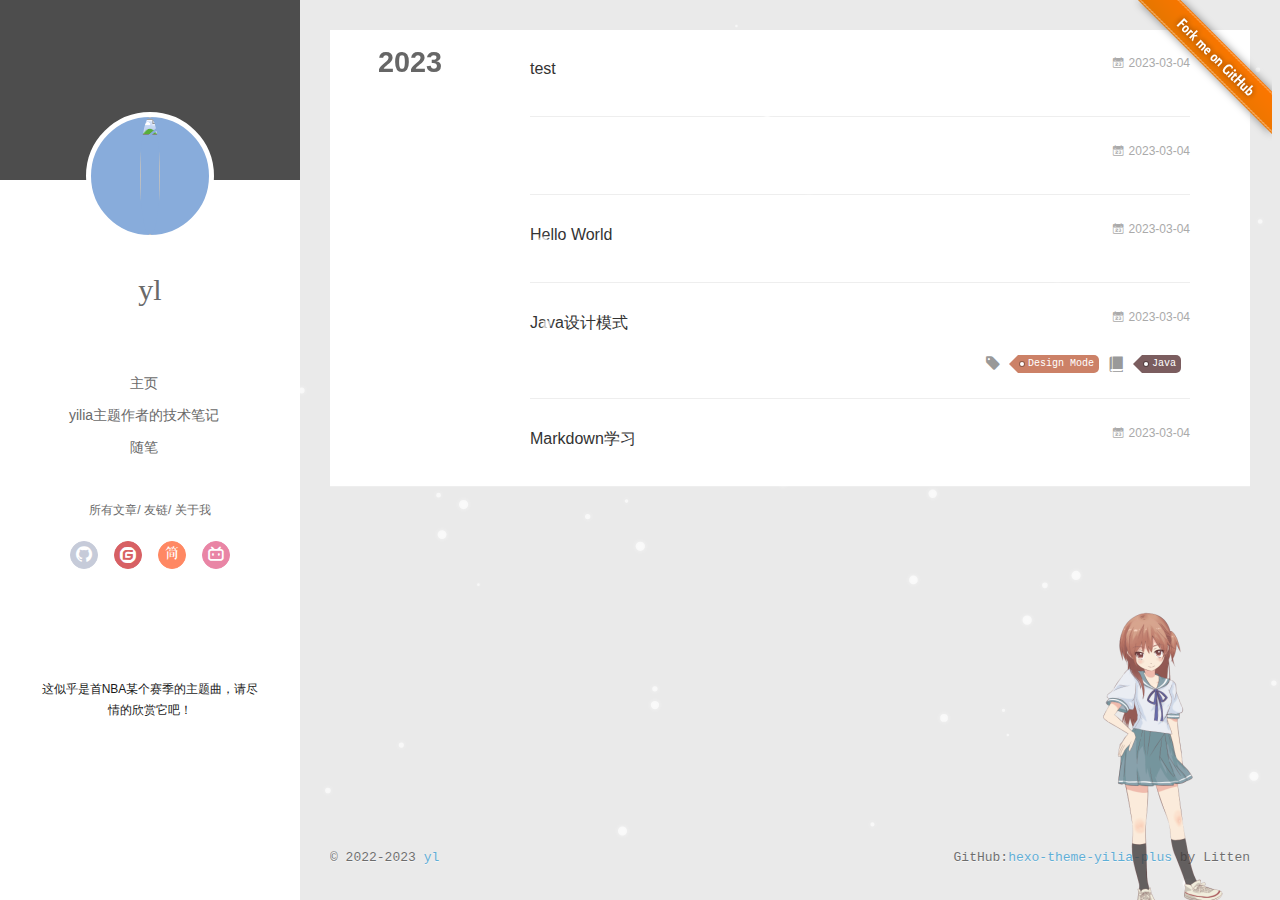
==== archives/index.html @ 7892f83e "Site updated: 2023-03-05 17:44:36" ====
<!DOCTYPE html>
<html>
<head>
  <meta charset="utf-8">
  
  <meta name="renderer" content="webkit">
  <meta http-equiv="X-UA-Compatible" content="IE=edge" >
  <link rel="dns-prefetch" href="https://yl789.github.io">
  <title>Archives | yl的个人博客</title>
  <meta name="generator" content="hexo-theme-yilia-plus">
  <meta name="viewport" content="width=device-width, initial-scale=1, maximum-scale=1">
  
  <meta property="og:type" content="website">
<meta property="og:title" content="yl的个人博客">
<meta property="og:url" content="https://yl789.github.io/archives/index.html">
<meta property="og:site_name" content="yl的个人博客">
<meta property="og:locale" content="en_US">
<meta property="article:author" content="yl">
<meta property="article:tag" content="yl博客">
<meta name="twitter:card" content="summary">
  
    <link rel="alternative" href="/atom.xml" title="yl的个人博客" type="application/atom+xml">
  
  
    <link rel="icon" href="/favicon.ico">
  
  
    <link rel="apple-touch-icon" href="/apple-touch-icon-180x180.png">
  
  <link rel="stylesheet" type="text/css" href="/./main.a5fda8.css">
  <style type="text/css">
    
    #container.show {
      background: linear-gradient(200deg,#a0cfe4,#e8c37e);
    }
  </style>
  

  

  
    
 	  <script src="/lib/clickLove.js"></script>
  
  


  

</head>

<body>
  <div id="container" q-class="show:isCtnShow">
    <canvas id="anm-canvas" class="anm-canvas"></canvas>
    <div class="left-col" q-class="show:isShow">
      


<div class="overlay" style="background: #4d4d4d;"></div>
<div class="intrude-less">
	<header id="header" class="inner">
		<a href="/" class="profilepic">
			<img src="/img/head.jpg" class="js-avatar">
		</a>
		<hgroup>
			<h1 class="header-author"><a href="/">yl</a></h1>
		</hgroup>
		

		<nav class="header-menu">
			<ul>
			
				<li><a href="/" target="_blank">主页</a></li>
			
				<li><a href="https://zhousiwei.gitee.io/ibooks/" target="_blank">yilia主题作者的技术笔记</a></li>
			
				<li><a href="/tags/%E9%9A%8F%E7%AC%94/" target="_blank">随笔</a></li>
			
			</ul>
		</nav>
		<nav class="header-smart-menu">
			
				
					<a q-on="click: openSlider(e, 'innerArchive')" href="javascript:void(0)">所有文章</a>
				
			
				
					<a q-on="click: openSlider(e, 'friends')" href="javascript:void(0)">友链</a>
				
			
				
					<a q-on="click: openSlider(e, 'aboutme')" href="javascript:void(0)">关于我</a>
				
			
		</nav>
		<nav class="header-nav">
			<div class="social">
				
					
						<a class="github" href="https://github.com/yl789?tab=repositories" 
												title="GitHub" target="_blank"><i class="icon-github"></i></a>
					
				
					
						<a class="gitee" href="https://gitee.com/yllove123" 
												title="gitee" target="_blank"><i class="icon-gitee"></i></a>
					
				
					
						<a class="jianshu" href="#" 
												title="jianshu" target="_blank"><i class="icon-jianshu"></i></a>
					
				
					
						<a class="bilibili" href="https://www.bilibili.com/" 
												title="bilibili" target="_blank"><i class="icon-bilibili"></i></a>
					
				
			</div>
		
			
			
			
			
			<div>
				<iframe frameborder="no" border="0" marginwidth="0" marginheight="0" width="240" height="86" src="//music.163.com/outchain/player?type=2&id=1439774777&auto=1&height=66"></iframe>
			</div>
			
				
				<p style="font-size: 12px;">这似乎是首NBA某个赛季的主题曲，请尽情的欣赏它吧！<p>
			
		
		</nav>
	</header>		
</div>

    </div>
    <div class="mid-col" q-class="show:isShow,hide:isShow|isFalse">
      
      
      <a class="forkMe" style="position:absolute;z-index:999;top:0;right:0.5em;" 
        href="https://github.com/JoeyBling/hexo-theme-yilia-plus" target="_blank">
        <img src="/img/forkme.png"
          class="attachment-full size-full" alt="Fork me on GitHub" data-recalc-dims="1"></a>
      
      
<nav id="mobile-nav">
  	<div class="overlay js-overlay" style="background: #4d4d4d"></div>
	<div class="btnctn js-mobile-btnctn">
  		<div class="slider-trigger list" q-on="click: openSlider(e)"><i class="icon icon-sort"></i></div>
	</div>
	<div class="intrude-less">
		<header id="header" class="inner">
			<div class="profilepic">
				<a href="/">
					<img src="/img/head.jpg" class="js-avatar">
				</a>
			</div>
			<hgroup>
			  <h1 class="header-author js-header-author">yl</h1>
			</hgroup>
			
			
			
				
			
				
			
				
			
			
			
			<nav class="header-nav">
				<div class="social">
					
						
						<a class="github" target="_blank" 
							href="https://github.com/yl789?tab=repositories" title="GitHub"><i class="icon-github"></i></a>
						
					
						
						<a class="gitee" target="_blank" 
							href="https://gitee.com/yllove123" title="gitee"><i class="icon-gitee"></i></a>
						
					
						
						<a class="jianshu" target="_blank" 
							href="#" title="jianshu"><i class="icon-jianshu"></i></a>
						
					
						
						<a class="bilibili" target="_blank" 
							href="https://www.bilibili.com/" title="bilibili"><i class="icon-bilibili"></i></a>
						
					
				</div>
			</nav>

			<nav class="header-menu js-header-menu">
				<ul style="width: 70%">
				
				
					<li style="width: 33.333333333333336%"><a href="/">主页</a></li>
		        
					<li style="width: 33.333333333333336%"><a target="_blank" rel="noopener" href="https://zhousiwei.gitee.io/ibooks/">yilia主题作者的技术笔记</a></li>
		        
					<li style="width: 33.333333333333336%"><a href="/tags/%E9%9A%8F%E7%AC%94/">随笔</a></li>
		        
				</ul>
			</nav>
		</header>				
	</div>
	<div class="mobile-mask" style="display:none" q-show="isShow"></div>
</nav>

      <div id="wrapper" class="body-wrap">
        <div class="menu-l">
          <div class="canvas-wrap">
            <canvas data-colors="#eaeaea" data-sectionHeight="100" data-contentId="js-content" id="myCanvas1"
              class="anm-canvas"></canvas>
          </div>
          <div id="js-content" class="content-ll">
            
  
  
    
    
      
      
      <section class="archives-wrap">
        <div class="archive-year-wrap">
          <a href="/archives/2023" class="archive-year">2023</a>
        </div>
        <div class="archives">
    
    <article class="archive-article archive-type-post">
  <div class="archive-article-inner">
    <header class="archive-article-header">
      	<div class="article-meta">
	      	
<a href="/2023/03/04/test/" class="archive-article-date">
        <time datetime="2023-03-04T13:00:40.000Z" itemprop="datePublished"><i class="icon-calendar icon"></i>2023-03-04</time>
</a>

        </div>
    	 
  
    <h1 itemprop="name">
	
	  <a class="archive-article-title" href="/2023/03/04/test/" target="_blank">test</a>
  
    </h1>
  


        <div class="article-info info-on-right">
          
          

        </div>
        <div class="clearfix"></div>
    </header>
  </div>
</article>
  
    
    
    <article class="archive-article archive-type-post">
  <div class="archive-article-inner">
    <header class="archive-article-header">
      	<div class="article-meta">
	      	
<a href="/2023/03/04/JVM/" class="archive-article-date">
        <time datetime="2023-03-04T12:25:36.028Z" itemprop="datePublished"><i class="icon-calendar icon"></i>2023-03-04</time>
</a>

        </div>
    	 

        <div class="article-info info-on-right">
          
          

        </div>
        <div class="clearfix"></div>
    </header>
  </div>
</article>
  
    
    
    <article class="archive-article archive-type-post">
  <div class="archive-article-inner">
    <header class="archive-article-header">
      	<div class="article-meta">
	      	
<a href="/2023/03/04/hello-world/" class="archive-article-date">
        <time datetime="2023-03-04T12:22:42.881Z" itemprop="datePublished"><i class="icon-calendar icon"></i>2023-03-04</time>
</a>

        </div>
    	 
  
    <h1 itemprop="name">
	
	  <a class="archive-article-title" href="/2023/03/04/hello-world/" target="_blank">Hello World</a>
  
    </h1>
  


        <div class="article-info info-on-right">
          
          

        </div>
        <div class="clearfix"></div>
    </header>
  </div>
</article>
  
    
    
    <article class="archive-article archive-type-post">
  <div class="archive-article-inner">
    <header class="archive-article-header">
      	<div class="article-meta">
	      	
<a href="/2023/03/04/JavaDesignMode/" class="archive-article-date">
        <time datetime="2023-03-03T16:00:00.000Z" itemprop="datePublished"><i class="icon-calendar icon"></i>2023-03-04</time>
</a>

        </div>
    	 
  
    <h1 itemprop="name">
	
	  <a class="archive-article-title" href="/2023/03/04/JavaDesignMode/" target="_blank">Java设计模式</a>
  
    </h1>
  


        <div class="article-info info-on-right">
          
	<div class="article-tag tagcloud">
		<i class="icon-price-tags icon"></i>
		<ul class="article-tag-list">
			 
        		<li class="article-tag-list-item">
        			<a href="javascript:void(0)" class="js-tag article-tag-list-link color2">Design Mode</a>
        		</li>
      		
		</ul>
	</div>

          
	<div class="article-category tagcloud">
		<i class="icon-book icon"></i>
		<ul class="article-tag-list">
			 
        		<li class="article-tag-list-item">
        			<a href="/categories/Java//" class="article-tag-list-link color5">Java</a>
        		</li>
      		
		</ul>
	</div>


        </div>
        <div class="clearfix"></div>
    </header>
  </div>
</article>
  
    
    
    <article class="archive-article archive-type-post">
  <div class="archive-article-inner">
    <header class="archive-article-header">
      	<div class="article-meta">
	      	
<a href="/2023/03/04/MarkdownStudy/" class="archive-article-date">
        <time datetime="2023-03-03T16:00:00.000Z" itemprop="datePublished"><i class="icon-calendar icon"></i>2023-03-04</time>
</a>

        </div>
    	 
  
    <h1 itemprop="name">
	
	  <a class="archive-article-title" href="/2023/03/04/MarkdownStudy/" target="_blank">Markdown学习</a>
  
    </h1>
  


        <div class="article-info info-on-right">
          
          

        </div>
        <div class="clearfix"></div>
    </header>
  </div>
</article>
  
  
    </div></section>
  

    


          </div>
        </div>
      </div>
      <footer id="footer">
  <div class="outer">
    <div id="footer-info">
    	<div class="footer-left">
    		&copy; 2022-2023 <a href="https://yl789.github.io/" target="_blank">yl</a>
    	</div>
      	<div class="footer-right">
			
			
      		GitHub:<a href="https://github.com/JoeyBling/hexo-theme-yilia-plus" target="_blank">hexo-theme-yilia-plus</a> by Litten
      	</div>
    </div>
  </div>
  
  
	<script src="/lib/busuanzi.pure.js"></script>
	
  
  
	
	<span id="busuanzi_container_site_pv" style="display:none">
		本站总访问量<span id="busuanzi_value_site_pv"></span>次	
	        <span class="post-meta-divider" >|</span>
	</span>
  	<span id="busuanzi_container_site_uv" style='display:none'>
  		本站访客数<span id="busuanzi_value_site_uv"></span>人
  	</span>
  
</footer>

    </div>
    <script>
	var yiliaConfig = {
		mathjax: true,
		isHome: false,
		isPost: false,
		isArchive: true,
		isTag: false,
		isCategory: false,
		open_in_new: true,
		toc_hide_index: true,
		root: "/",
		innerArchive: true,
		showTags: true
	}
</script>

<script>!function(r){function e(t){if(i[t])return i[t].exports;var n=i[t]={exports:{},id:t,loaded:!1};return r[t].call(n.exports,n,n.exports,e),n.loaded=!0,n.exports}var i={};e.m=r,e.c=i,e.p="./",e(0)}([function(t,n,r){r(208),t.exports=r(205)},function(t,n,r){var d=r(3),y=r(46),g=r(26),b=r(27),x=r(47),m="prototype",S=function(t,n,r){var e,i,o,u,c=t&S.F,f=t&S.G,a=t&S.S,s=t&S.P,l=t&S.B,h=f?d:a?d[n]||(d[n]={}):(d[n]||{})[m],v=f?y:y[n]||(y[n]={}),p=v[m]||(v[m]={});for(e in f&&(r=n),r)o=((i=!c&&h&&void 0!==h[e])?h:r)[e],u=l&&i?x(o,d):s&&"function"==typeof o?x(Function.call,o):o,h&&b(h,e,o,t&S.U),v[e]!=o&&g(v,e,u),s&&p[e]!=o&&(p[e]=o)};d.core=y,S.F=1,S.G=2,S.S=4,S.P=8,S.B=16,S.W=32,S.U=64,S.R=128,t.exports=S},function(t,n,r){var e=r(5);t.exports=function(t){if(!e(t))throw TypeError(t+" is not an object!");return t}},function(t,n){var r=t.exports="undefined"!=typeof window&&window.Math==Math?window:"undefined"!=typeof self&&self.Math==Math?self:Function("return this")();"number"==typeof __g&&(__g=r)},function(t,n){t.exports=function(t){try{return!!t()}catch(t){return!0}}},function(t,n){t.exports=function(t){return"object"==typeof t?null!==t:"function"==typeof t}},function(t,n){var r=t.exports="undefined"!=typeof window&&window.Math==Math?window:"undefined"!=typeof self&&self.Math==Math?self:Function("return this")();"number"==typeof __g&&(__g=r)},function(t,n,r){var e=r(118)("wks"),i=r(79),o=r(3).Symbol,u="function"==typeof o;(t.exports=function(t){return e[t]||(e[t]=u&&o[t]||(u?o:i)("Symbol."+t))}).store=e},function(t,n,r){var e=r(49),i=Math.min;t.exports=function(t){return 0<t?i(e(t),9007199254740991):0}},function(t,n){var r={}.hasOwnProperty;t.exports=function(t,n){return r.call(t,n)}},function(t,n,r){t.exports=!r(4)(function(){return 7!=Object.defineProperty({},"a",{get:function(){return 7}}).a})},function(t,n,r){var e=r(2),i=r(174),o=r(53),u=Object.defineProperty;n.f=r(10)?Object.defineProperty:function(t,n,r){if(e(t),n=o(n,!0),e(r),i)try{return u(t,n,r)}catch(t){}if("get"in r||"set"in r)throw TypeError("Accessors not supported!");return"value"in r&&(t[n]=r.value),t}},function(t,n,r){t.exports=!r(20)(function(){return 7!=Object.defineProperty({},"a",{get:function(){return 7}}).a})},function(t,n,r){var e=r(14),i=r(24);t.exports=r(12)?function(t,n,r){return e.f(t,n,i(1,r))}:function(t,n,r){return t[n]=r,t}},function(t,n,r){var e=r(22),i=r(60),o=r(42),u=Object.defineProperty;n.f=r(12)?Object.defineProperty:function(t,n,r){if(e(t),n=o(n,!0),e(r),i)try{return u(t,n,r)}catch(t){}if("get"in r||"set"in r)throw TypeError("Accessors not supported!");return"value"in r&&(t[n]=r.value),t}},function(t,n,r){var e=r(96),i=r(34);t.exports=function(t){return e(i(t))}},function(t,n,r){var e=r(40)("wks"),i=r(25),o=r(6).Symbol,u="function"==typeof o;(t.exports=function(t){return e[t]||(e[t]=u&&o[t]||(u?o:i)("Symbol."+t))}).store=e},function(t,n,r){var e=r(51);t.exports=function(t){return Object(e(t))}},function(t,n){t.exports=function(t){return"object"==typeof t?null!==t:"function"==typeof t}},function(t,n){var r=t.exports={version:"2.6.9"};"number"==typeof __e&&(__e=r)},function(t,n){t.exports=function(t){try{return!!t()}catch(t){return!0}}},function(t,n){t.exports=function(t){if("function"!=typeof t)throw TypeError(t+" is not a function!");return t}},function(t,n,r){var e=r(18);t.exports=function(t){if(!e(t))throw TypeError(t+" is not an object!");return t}},function(t,n){t.exports=!0},function(t,n){t.exports=function(t,n){return{enumerable:!(1&t),configurable:!(2&t),writable:!(4&t),value:n}}},function(t,n){var r=0,e=Math.random();t.exports=function(t){return"Symbol(".concat(void 0===t?"":t,")_",(++r+e).toString(36))}},function(t,n,r){var e=r(11),i=r(75);t.exports=r(10)?function(t,n,r){return e.f(t,n,i(1,r))}:function(t,n,r){return t[n]=r,t}},function(t,n,r){var o=r(3),u=r(26),c=r(30),f=r(79)("src"),e=r(219),i="toString",a=(""+e).split(i);r(46).inspectSource=function(t){return e.call(t)},(t.exports=function(t,n,r,e){var i="function"==typeof r;i&&(c(r,"name")||u(r,"name",n)),t[n]!==r&&(i&&(c(r,f)||u(r,f,t[n]?""+t[n]:a.join(String(n)))),t===o?t[n]=r:e?t[n]?t[n]=r:u(t,n,r):(delete t[n],u(t,n,r)))})(Function.prototype,i,function(){return"function"==typeof this&&this[f]||e.call(this)})},function(t,n,r){var e=r(1),i=r(4),u=r(51),c=/"/g,o=function(t,n,r,e){var i=String(u(t)),o="<"+n;return""!==r&&(o+=" "+r+'="'+String(e).replace(c,"&quot;")+'"'),o+">"+i+"</"+n+">"};t.exports=function(n,t){var r={};r[n]=t(o),e(e.P+e.F*i(function(){var t=""[n]('"');return t!==t.toLowerCase()||3<t.split('"').length}),"String",r)}},function(t,n,r){var e=r(65),i=r(35);t.exports=Object.keys||function(t){return e(t,i)}},function(t,n){var r={}.hasOwnProperty;t.exports=function(t,n){return r.call(t,n)}},function(t,n,r){var e=r(117),i=r(75),o=r(33),u=r(53),c=r(30),f=r(174),a=Object.getOwnPropertyDescriptor;n.f=r(10)?a:function(t,n){if(t=o(t),n=u(n,!0),f)try{return a(t,n)}catch(t){}if(c(t,n))return i(!e.f.call(t,n),t[n])}},function(t,n,r){var e=r(30),i=r(17),o=r(154)("IE_PROTO"),u=Object.prototype;t.exports=Object.getPrototypeOf||function(t){return t=i(t),e(t,o)?t[o]:"function"==typeof t.constructor&&t instanceof t.constructor?t.constructor.prototype:t instanceof Object?u:null}},function(t,n,r){var e=r(116),i=r(51);t.exports=function(t){return e(i(t))}},function(t,n){t.exports=function(t){if(null==t)throw TypeError("Can't call method on  "+t);return t}},function(t,n){t.exports="constructor,hasOwnProperty,isPrototypeOf,propertyIsEnumerable,toLocaleString,toString,valueOf".split(",")},function(t,n){t.exports={}},function(t,n){n.f={}.propertyIsEnumerable},function(t,n,r){var e=r(14).f,i=r(9),o=r(16)("toStringTag");t.exports=function(t,n,r){t&&!i(t=r?t:t.prototype,o)&&e(t,o,{configurable:!0,value:n})}},function(t,n,r){var e=r(40)("keys"),i=r(25);t.exports=function(t){return e[t]||(e[t]=i(t))}},function(t,n,r){var e=r(19),i=r(6),o="__core-js_shared__",u=i[o]||(i[o]={});(t.exports=function(t,n){return u[t]||(u[t]=void 0!==n?n:{})})("versions",[]).push({version:e.version,mode:r(23)?"pure":"global",copyright:"© 2019 Denis Pushkarev (zloirock.ru)"})},function(t,n){var r=Math.ceil,e=Math.floor;t.exports=function(t){return isNaN(t=+t)?0:(0<t?e:r)(t)}},function(t,n,r){var i=r(18);t.exports=function(t,n){if(!i(t))return t;var r,e;if(n&&"function"==typeof(r=t.toString)&&!i(e=r.call(t)))return e;if("function"==typeof(r=t.valueOf)&&!i(e=r.call(t)))return e;if(!n&&"function"==typeof(r=t.toString)&&!i(e=r.call(t)))return e;throw TypeError("Can't convert object to primitive value")}},function(t,n,r){var e=r(6),i=r(19),o=r(23),u=r(44),c=r(14).f;t.exports=function(t){var n=i.Symbol||(i.Symbol=o?{}:e.Symbol||{});"_"==t.charAt(0)||t in n||c(n,t,{value:u.f(t)})}},function(t,n,r){n.f=r(16)},function(t,n){var r={}.toString;t.exports=function(t){return r.call(t).slice(8,-1)}},function(t,n){var r=t.exports={version:"2.6.9"};"number"==typeof __e&&(__e=r)},function(t,n,r){var o=r(21);t.exports=function(e,i,t){if(o(e),void 0===i)return e;switch(t){case 1:return function(t){return e.call(i,t)};case 2:return function(t,n){return e.call(i,t,n)};case 3:return function(t,n,r){return e.call(i,t,n,r)}}return function(){return e.apply(i,arguments)}}},function(t,n,r){"use strict";var e=r(4);t.exports=function(t,n){return!!t&&e(function(){n?t.call(null,function(){},1):t.call(null)})}},function(t,n){var r=Math.ceil,e=Math.floor;t.exports=function(t){return isNaN(t=+t)?0:(0<t?e:r)(t)}},function(t,n,r){var x=r(47),m=r(116),S=r(17),w=r(8),e=r(138);t.exports=function(l,t){var h=1==l,v=2==l,p=3==l,d=4==l,y=6==l,g=5==l||y,b=t||e;return function(t,n,r){for(var e,i,o=S(t),u=m(o),c=x(n,r,3),f=w(u.length),a=0,s=h?b(t,f):v?b(t,0):void 0;a<f;a++)if((g||a in u)&&(i=c(e=u[a],a,o),l))if(h)s[a]=i;else if(i)switch(l){case 3:return!0;case 5:return e;case 6:return a;case 2:s.push(e)}else if(d)return!1;return y?-1:p||d?d:s}}},function(t,n){t.exports=function(t){if(null==t)throw TypeError("Can't call method on  "+t);return t}},function(t,n,r){var i=r(1),o=r(46),u=r(4);t.exports=function(t,n){var r=(o.Object||{})[t]||Object[t],e={};e[t]=n(r),i(i.S+i.F*u(function(){r(1)}),"Object",e)}},function(t,n,r){var i=r(5);t.exports=function(t,n){if(!i(t))return t;var r,e;if(n&&"function"==typeof(r=t.toString)&&!i(e=r.call(t)))return e;if("function"==typeof(r=t.valueOf)&&!i(e=r.call(t)))return e;if(!n&&"function"==typeof(r=t.toString)&&!i(e=r.call(t)))return e;throw TypeError("Can't convert object to primitive value")}},function(t,n,r){var d=r(6),y=r(19),g=r(93),b=r(13),x=r(9),m="prototype",S=function(t,n,r){var e,i,o,u=t&S.F,c=t&S.G,f=t&S.S,a=t&S.P,s=t&S.B,l=t&S.W,h=c?y:y[n]||(y[n]={}),v=h[m],p=c?d:f?d[n]:(d[n]||{})[m];for(e in c&&(r=n),r)(i=!u&&p&&void 0!==p[e])&&x(h,e)||(o=i?p[e]:r[e],h[e]=c&&"function"!=typeof p[e]?r[e]:s&&i?g(o,d):l&&p[e]==o?function(e){var t=function(t,n,r){if(this instanceof e){switch(arguments.length){case 0:return new e;case 1:return new e(t);case 2:return new e(t,n)}return new e(t,n,r)}return e.apply(this,arguments)};return t[m]=e[m],t}(o):a&&"function"==typeof o?g(Function.call,o):o,a&&((h.virtual||(h.virtual={}))[e]=o,t&S.R&&v&&!v[e]&&b(v,e,o)))};S.F=1,S.G=2,S.S=4,S.P=8,S.B=16,S.W=32,S.U=64,S.R=128,t.exports=S},function(t,n,r){var e=r(34);t.exports=function(t){return Object(e(t))}},function(t,n,r){var o=r(196),e=r(1),i=r(118)("metadata"),u=i.store||(i.store=new(r(200))),c=function(t,n,r){var e=u.get(t);if(!e){if(!r)return;u.set(t,e=new o)}var i=e.get(n);if(!i){if(!r)return;e.set(n,i=new o)}return i};t.exports={store:u,map:c,has:function(t,n,r){var e=c(n,r,!1);return void 0!==e&&e.has(t)},get:function(t,n,r){var e=c(n,r,!1);return void 0===e?void 0:e.get(t)},set:function(t,n,r,e){c(r,e,!0).set(t,n)},keys:function(t,n){var r=c(t,n,!1),e=[];return r&&r.forEach(function(t,n){e.push(n)}),e},key:function(t){return void 0===t||"symbol"==typeof t?t:String(t)},exp:function(t){e(e.S,"Reflect",t)}}},function(t,n,r){"use strict";if(r(10)){var g=r(68),b=r(3),x=r(4),m=r(1),S=r(132),e=r(159),h=r(47),w=r(70),i=r(75),_=r(26),o=r(76),u=r(49),O=r(8),E=r(194),c=r(78),f=r(53),a=r(30),M=r(81),P=r(5),v=r(17),p=r(145),j=r(72),F=r(32),A=r(73).f,d=r(161),s=r(79),l=r(7),y=r(50),I=r(120),L=r(119),N=r(162),T=r(82),k=r(125),R=r(77),C=r(137),D=r(166),G=r(11),W=r(31),U=G.f,V=W.f,B=b.RangeError,q=b.TypeError,z=b.Uint8Array,K="ArrayBuffer",H="Shared"+K,J="BYTES_PER_ELEMENT",$="prototype",Y=Array[$],X=e.ArrayBuffer,Q=e.DataView,Z=y(0),tt=y(2),nt=y(3),rt=y(4),et=y(5),it=y(6),ot=I(!0),ut=I(!1),ct=N.values,ft=N.keys,at=N.entries,st=Y.lastIndexOf,lt=Y.reduce,ht=Y.reduceRight,vt=Y.join,pt=Y.sort,dt=Y.slice,yt=Y.toString,gt=Y.toLocaleString,bt=l("iterator"),xt=l("toStringTag"),mt=s("typed_constructor"),St=s("def_constructor"),wt=S.CONSTR,_t=S.TYPED,Ot=S.VIEW,Et="Wrong length!",Mt=y(1,function(t,n){return It(L(t,t[St]),n)}),Pt=x(function(){return 1===new z(new Uint16Array([1]).buffer)[0]}),jt=!!z&&!!z[$].set&&x(function(){new z(1).set({})}),Ft=function(t,n){var r=u(t);if(r<0||r%n)throw B("Wrong offset!");return r},At=function(t){if(P(t)&&_t in t)return t;throw q(t+" is not a typed array!")},It=function(t,n){if(!(P(t)&&mt in t))throw q("It is not a typed array constructor!");return new t(n)},Lt=function(t,n){return Nt(L(t,t[St]),n)},Nt=function(t,n){for(var r=0,e=n.length,i=It(t,e);r<e;)i[r]=n[r++];return i},Tt=function(t,n,r){U(t,n,{get:function(){return this._d[r]}})},kt=function(t){var n,r,e,i,o,u,c=v(t),f=arguments.length,a=1<f?arguments[1]:void 0,s=void 0!==a,l=d(c);if(null!=l&&!p(l)){for(u=l.call(c),e=[],n=0;!(o=u.next()).done;n++)e.push(o.value);c=e}for(s&&2<f&&(a=h(a,arguments[2],2)),n=0,r=O(c.length),i=It(this,r);n<r;n++)i[n]=s?a(c[n],n):c[n];return i},Rt=function(){for(var t=0,n=arguments.length,r=It(this,n);t<n;)r[t]=arguments[t++];return r},Ct=!!z&&x(function(){gt.call(new z(1))}),Dt=function(){return gt.apply(Ct?dt.call(At(this)):At(this),arguments)},Gt={copyWithin:function(t,n){return D.call(At(this),t,n,2<arguments.length?arguments[2]:void 0)},every:function(t){return rt(At(this),t,1<arguments.length?arguments[1]:void 0)},fill:function(t){return C.apply(At(this),arguments)},filter:function(t){return Lt(this,tt(At(this),t,1<arguments.length?arguments[1]:void 0))},find:function(t){return et(At(this),t,1<arguments.length?arguments[1]:void 0)},findIndex:function(t){return it(At(this),t,1<arguments.length?arguments[1]:void 0)},forEach:function(t){Z(At(this),t,1<arguments.length?arguments[1]:void 0)},indexOf:function(t){return ut(At(this),t,1<arguments.length?arguments[1]:void 0)},includes:function(t){return ot(At(this),t,1<arguments.length?arguments[1]:void 0)},join:function(t){return vt.apply(At(this),arguments)},lastIndexOf:function(t){return st.apply(At(this),arguments)},map:function(t){return Mt(At(this),t,1<arguments.length?arguments[1]:void 0)},reduce:function(t){return lt.apply(At(this),arguments)},reduceRight:function(t){return ht.apply(At(this),arguments)},reverse:function(){for(var t,n=this,r=At(n).length,e=Math.floor(r/2),i=0;i<e;)t=n[i],n[i++]=n[--r],n[r]=t;return n},some:function(t){return nt(At(this),t,1<arguments.length?arguments[1]:void 0)},sort:function(t){return pt.call(At(this),t)},subarray:function(t,n){var r=At(this),e=r.length,i=c(t,e);return new(L(r,r[St]))(r.buffer,r.byteOffset+i*r.BYTES_PER_ELEMENT,O((void 0===n?e:c(n,e))-i))}},Wt=function(t,n){return Lt(this,dt.call(At(this),t,n))},Ut=function(t){At(this);var n=Ft(arguments[1],1),r=this.length,e=v(t),i=O(e.length),o=0;if(r<i+n)throw B(Et);for(;o<i;)this[n+o]=e[o++]},Vt={entries:function(){return at.call(At(this))},keys:function(){return ft.call(At(this))},values:function(){return ct.call(At(this))}},Bt=function(t,n){return P(t)&&t[_t]&&"symbol"!=typeof n&&n in t&&String(+n)==String(n)},qt=function(t,n){return Bt(t,n=f(n,!0))?i(2,t[n]):V(t,n)},zt=function(t,n,r){return!(Bt(t,n=f(n,!0))&&P(r)&&a(r,"value"))||a(r,"get")||a(r,"set")||r.configurable||a(r,"writable")&&!r.writable||a(r,"enumerable")&&!r.enumerable?U(t,n,r):(t[n]=r.value,t)};wt||(W.f=qt,G.f=zt),m(m.S+m.F*!wt,"Object",{getOwnPropertyDescriptor:qt,defineProperty:zt}),x(function(){yt.call({})})&&(yt=gt=function(){return vt.call(this)});var Kt=o({},Gt);o(Kt,Vt),_(Kt,bt,Vt.values),o(Kt,{slice:Wt,set:Ut,constructor:function(){},toString:yt,toLocaleString:Dt}),Tt(Kt,"buffer","b"),Tt(Kt,"byteOffset","o"),Tt(Kt,"byteLength","l"),Tt(Kt,"length","e"),U(Kt,xt,{get:function(){return this[_t]}}),t.exports=function(t,l,n,o){var h=t+((o=!!o)?"Clamped":"")+"Array",r="get"+t,u="set"+t,v=b[h],c=v||{},e=v&&F(v),i=!v||!S.ABV,f={},a=v&&v[$],p=function(t,i){U(t,i,{get:function(){return t=i,(n=this._d).v[r](t*l+n.o,Pt);var t,n},set:function(t){return n=i,r=t,e=this._d,o&&(r=(r=Math.round(r))<0?0:255<r?255:255&r),void e.v[u](n*l+e.o,r,Pt);var n,r,e},enumerable:!0})};i?(v=n(function(t,n,r,e){w(t,v,h,"_d");var i,o,u,c,f=0,a=0;if(P(n)){if(!(n instanceof X||(c=M(n))==K||c==H))return _t in n?Nt(v,n):kt.call(v,n);i=n,a=Ft(r,l);var s=n.byteLength;if(void 0===e){if(s%l)throw B(Et);if((o=s-a)<0)throw B(Et)}else if(s<(o=O(e)*l)+a)throw B(Et);u=o/l}else u=E(n),i=new X(o=u*l);for(_(t,"_d",{b:i,o:a,l:o,e:u,v:new Q(i)});f<u;)p(t,f++)}),a=v[$]=j(Kt),_(a,"constructor",v)):x(function(){v(1)})&&x(function(){new v(-1)})&&k(function(t){new v,new v(null),new v(1.5),new v(t)},!0)||(v=n(function(t,n,r,e){var i;return w(t,v,h),P(n)?n instanceof X||(i=M(n))==K||i==H?void 0!==e?new c(n,Ft(r,l),e):void 0!==r?new c(n,Ft(r,l)):new c(n):_t in n?Nt(v,n):kt.call(v,n):new c(E(n))}),Z(e!==Function.prototype?A(c).concat(A(e)):A(c),function(t){t in v||_(v,t,c[t])}),v[$]=a,g||(a.constructor=v));var s=a[bt],d=!!s&&("values"==s.name||null==s.name),y=Vt.values;_(v,mt,!0),_(a,_t,h),_(a,Ot,!0),_(a,St,v),(o?new v(1)[xt]==h:xt in a)||U(a,xt,{get:function(){return h}}),f[h]=v,m(m.G+m.W+m.F*(v!=c),f),m(m.S,h,{BYTES_PER_ELEMENT:l}),m(m.S+m.F*x(function(){c.of.call(v,1)}),h,{from:kt,of:Rt}),J in a||_(a,J,l),m(m.P,h,Gt),R(h),m(m.P+m.F*jt,h,{set:Ut}),m(m.P+m.F*!d,h,Vt),g||a.toString==yt||(a.toString=yt),m(m.P+m.F*x(function(){new v(1).slice()}),h,{slice:Wt}),m(m.P+m.F*(x(function(){return[1,2].toLocaleString()!=new v([1,2]).toLocaleString()})||!x(function(){a.toLocaleString.call([1,2])})),h,{toLocaleString:Dt}),T[h]=d?s:y,g||d||_(a,bt,y)}}else t.exports=function(){}},function(t,n){var r={}.toString;t.exports=function(t){return r.call(t).slice(8,-1)}},function(t,n,r){var e=r(18),i=r(6).document,o=e(i)&&e(i.createElement);t.exports=function(t){return o?i.createElement(t):{}}},function(t,n,r){t.exports=!r(12)&&!r(20)(function(){return 7!=Object.defineProperty(r(59)("div"),"a",{get:function(){return 7}}).a})},function(t,n,r){"use strict";var x=r(23),m=r(54),S=r(66),w=r(13),_=r(36),O=r(98),E=r(38),M=r(104),P=r(16)("iterator"),j=!([].keys&&"next"in[].keys()),F="values",A=function(){return this};t.exports=function(t,n,r,e,i,o,u){O(r,n,e);var c,f,a,s=function(t){if(!j&&t in p)return p[t];switch(t){case"keys":case F:return function(){return new r(this,t)}}return function(){return new r(this,t)}},l=n+" Iterator",h=i==F,v=!1,p=t.prototype,d=p[P]||p["@@iterator"]||i&&p[i],y=d||s(i),g=i?h?s("entries"):y:void 0,b="Array"==n&&p.entries||d;if(b&&((a=M(b.call(new t)))!==Object.prototype&&a.next&&(E(a,l,!0),x||"function"==typeof a[P]||w(a,P,A))),h&&d&&d.name!==F&&(v=!0,y=function(){return d.call(this)}),x&&!u||!j&&!v&&p[P]||w(p,P,y),_[n]=y,_[l]=A,i)if(c={values:h?y:s(F),keys:o?y:s("keys"),entries:g},u)for(f in c)f in p||S(p,f,c[f]);else m(m.P+m.F*(j||v),n,c);return c}},function(t,n,e){var i=e(22),o=e(101),u=e(35),c=e(39)("IE_PROTO"),f=function(){},a="prototype",s=function(){var t,n=e(59)("iframe"),r=u.length;for(n.style.display="none",e(95).appendChild(n),n.src="javascript:",(t=n.contentWindow.document).open(),t.write("<script>document.F=Object<\/script>"),t.close(),s=t.F;r--;)delete s[a][u[r]];return s()};t.exports=Object.create||function(t,n){var r;return null!==t?(f[a]=i(t),r=new f,f[a]=null,r[c]=t):r=s(),void 0===n?r:o(r,n)}},function(t,n,r){var e=r(65),i=r(35).concat("length","prototype");n.f=Object.getOwnPropertyNames||function(t){return e(t,i)}},function(t,n){n.f=Object.getOwnPropertySymbols},function(t,n,r){var u=r(9),c=r(15),f=r(92)(!1),a=r(39)("IE_PROTO");t.exports=function(t,n){var r,e=c(t),i=0,o=[];for(r in e)r!=a&&u(e,r)&&o.push(r);for(;n.length>i;)u(e,r=n[i++])&&(~f(o,r)||o.push(r));return o}},function(t,n,r){t.exports=r(13)},function(t,n,r){var e=r(7)("unscopables"),i=Array.prototype;null==i[e]&&r(26)(i,e,{}),t.exports=function(t){i[e][t]=!0}},function(t,n){t.exports=!1},function(t,n,r){var e=r(79)("meta"),i=r(5),o=r(30),u=r(11).f,c=0,f=Object.isExtensible||function(){return!0},a=!r(4)(function(){return f(Object.preventExtensions({}))}),s=function(t){u(t,e,{value:{i:"O"+ ++c,w:{}}})},l=t.exports={KEY:e,NEED:!1,fastKey:function(t,n){if(!i(t))return"symbol"==typeof t?t:("string"==typeof t?"S":"P")+t;if(!o(t,e)){if(!f(t))return"F";if(!n)return"E";s(t)}return t[e].i},getWeak:function(t,n){if(!o(t,e)){if(!f(t))return!0;if(!n)return!1;s(t)}return t[e].w},onFreeze:function(t){return a&&l.NEED&&f(t)&&!o(t,e)&&s(t),t}}},function(t,n){t.exports=function(t,n,r,e){if(!(t instanceof n)||void 0!==e&&e in t)throw TypeError(r+": incorrect invocation!");return t}},function(t,n,r){var h=r(47),v=r(177),p=r(145),d=r(2),y=r(8),g=r(161),b={},x={};(n=t.exports=function(t,n,r,e,i){var o,u,c,f,a=i?function(){return t}:g(t),s=h(r,e,n?2:1),l=0;if("function"!=typeof a)throw TypeError(t+" is not iterable!");if(p(a)){for(o=y(t.length);l<o;l++)if((f=n?s(d(u=t[l])[0],u[1]):s(t[l]))===b||f===x)return f}else for(c=a.call(t);!(u=c.next()).done;)if((f=v(c,s,u.value,n))===b||f===x)return f}).BREAK=b,n.RETURN=x},function(t,n,e){var i=e(2),o=e(183),u=e(141),c=e(154)("IE_PROTO"),f=function(){},a="prototype",s=function(){var t,n=e(140)("iframe"),r=u.length;for(n.style.display="none",e(143).appendChild(n),n.src="javascript:",(t=n.contentWindow.document).open(),t.write("<script>document.F=Object<\/script>"),t.close(),s=t.F;r--;)delete s[a][u[r]];return s()};t.exports=Object.create||function(t,n){var r;return null!==t?(f[a]=i(t),r=new f,f[a]=null,r[c]=t):r=s(),void 0===n?r:o(r,n)}},function(t,n,r){var e=r(185),i=r(141).concat("length","prototype");n.f=Object.getOwnPropertyNames||function(t){return e(t,i)}},function(t,n,r){var e=r(185),i=r(141);t.exports=Object.keys||function(t){return e(t,i)}},function(t,n){t.exports=function(t,n){return{enumerable:!(1&t),configurable:!(2&t),writable:!(4&t),value:n}}},function(t,n,r){var i=r(27);t.exports=function(t,n,r){for(var e in n)i(t,e,n[e],r);return t}},function(t,n,r){"use strict";var e=r(3),i=r(11),o=r(10),u=r(7)("species");t.exports=function(t){var n=e[t];o&&n&&!n[u]&&i.f(n,u,{configurable:!0,get:function(){return this}})}},function(t,n,r){var e=r(49),i=Math.max,o=Math.min;t.exports=function(t,n){return(t=e(t))<0?i(t+n,0):o(t,n)}},function(t,n){var r=0,e=Math.random();t.exports=function(t){return"Symbol(".concat(void 0===t?"":t,")_",(++r+e).toString(36))}},function(t,n,r){var e=r(5);t.exports=function(t,n){if(!e(t)||t._t!==n)throw TypeError("Incompatible receiver, "+n+" required!");return t}},function(t,n,r){var i=r(45),o=r(7)("toStringTag"),u="Arguments"==i(function(){return arguments}());t.exports=function(t){var n,r,e;return void 0===t?"Undefined":null===t?"Null":"string"==typeof(r=function(t,n){try{return t[n]}catch(t){}}(n=Object(t),o))?r:u?i(n):"Object"==(e=i(n))&&"function"==typeof n.callee?"Arguments":e}},function(t,n){t.exports={}},function(t,n,r){var e=r(11).f,i=r(30),o=r(7)("toStringTag");t.exports=function(t,n,r){t&&!i(t=r?t:t.prototype,o)&&e(t,o,{configurable:!0,value:n})}},function(t,n,r){var u=r(1),e=r(51),c=r(4),f=r(157),i="["+f+"]",o=RegExp("^"+i+i+"*"),a=RegExp(i+i+"*$"),s=function(t,n,r){var e={},i=c(function(){return!!f[t]()||"​"!="​"[t]()}),o=e[t]=i?n(l):f[t];r&&(e[r]=o),u(u.P+u.F*i,"String",e)},l=s.trim=function(t,n){return t=String(e(t)),1&n&&(t=t.replace(o,"")),2&n&&(t=t.replace(a,"")),t};t.exports=s},function(t,n,r){t.exports={default:r(88),__esModule:!0}},function(t,n,r){t.exports={default:r(89),__esModule:!0}},function(t,n,r){"use strict";function e(t){return t&&t.__esModule?t:{default:t}}n.__esModule=!0;var i=e(r(86)),o=e(r(85)),u="function"==typeof o.default&&"symbol"==typeof i.default?function(t){return typeof t}:function(t){return t&&"function"==typeof o.default&&t.constructor===o.default&&t!==o.default.prototype?"symbol":typeof t};n.default="function"==typeof o.default&&"symbol"===u(i.default)?function(t){return void 0===t?"undefined":u(t)}:function(t){return t&&"function"==typeof o.default&&t.constructor===o.default&&t!==o.default.prototype?"symbol":void 0===t?"undefined":u(t)}},function(t,n,r){r(111),r(109),r(112),r(113),t.exports=r(19).Symbol},function(t,n,r){r(110),r(114),t.exports=r(44).f("iterator")},function(t,n){t.exports=function(t){if("function"!=typeof t)throw TypeError(t+" is not a function!");return t}},function(t,n){t.exports=function(){}},function(t,n,r){var f=r(15),a=r(107),s=r(106);t.exports=function(c){return function(t,n,r){var e,i=f(t),o=a(i.length),u=s(r,o);if(c&&n!=n){for(;u<o;)if((e=i[u++])!=e)return!0}else for(;u<o;u++)if((c||u in i)&&i[u]===n)return c||u||0;return!c&&-1}}},function(t,n,r){var o=r(90);t.exports=function(e,i,t){if(o(e),void 0===i)return e;switch(t){case 1:return function(t){return e.call(i,t)};case 2:return function(t,n){return e.call(i,t,n)};case 3:return function(t,n,r){return e.call(i,t,n,r)}}return function(){return e.apply(i,arguments)}}},function(t,n,r){var c=r(29),f=r(64),a=r(37);t.exports=function(t){var n=c(t),r=f.f;if(r)for(var e,i=r(t),o=a.f,u=0;i.length>u;)o.call(t,e=i[u++])&&n.push(e);return n}},function(t,n,r){var e=r(6).document;t.exports=e&&e.documentElement},function(t,n,r){var e=r(58);t.exports=Object("z").propertyIsEnumerable(0)?Object:function(t){return"String"==e(t)?t.split(""):Object(t)}},function(t,n,r){var e=r(58);t.exports=Array.isArray||function(t){return"Array"==e(t)}},function(t,n,r){"use strict";var e=r(62),i=r(24),o=r(38),u={};r(13)(u,r(16)("iterator"),function(){return this}),t.exports=function(t,n,r){t.prototype=e(u,{next:i(1,r)}),o(t,n+" Iterator")}},function(t,n){t.exports=function(t,n){return{value:n,done:!!t}}},function(t,n,r){var e=r(25)("meta"),i=r(18),o=r(9),u=r(14).f,c=0,f=Object.isExtensible||function(){return!0},a=!r(20)(function(){return f(Object.preventExtensions({}))}),s=function(t){u(t,e,{value:{i:"O"+ ++c,w:{}}})},l=t.exports={KEY:e,NEED:!1,fastKey:function(t,n){if(!i(t))return"symbol"==typeof t?t:("string"==typeof t?"S":"P")+t;if(!o(t,e)){if(!f(t))return"F";if(!n)return"E";s(t)}return t[e].i},getWeak:function(t,n){if(!o(t,e)){if(!f(t))return!0;if(!n)return!1;s(t)}return t[e].w},onFreeze:function(t){return a&&l.NEED&&f(t)&&!o(t,e)&&s(t),t}}},function(t,n,r){var u=r(14),c=r(22),f=r(29);t.exports=r(12)?Object.defineProperties:function(t,n){c(t);for(var r,e=f(n),i=e.length,o=0;o<i;)u.f(t,r=e[o++],n[r]);return t}},function(t,n,r){var e=r(37),i=r(24),o=r(15),u=r(42),c=r(9),f=r(60),a=Object.getOwnPropertyDescriptor;n.f=r(12)?a:function(t,n){if(t=o(t),n=u(n,!0),f)try{return a(t,n)}catch(t){}if(c(t,n))return i(!e.f.call(t,n),t[n])}},function(t,n,r){var e=r(15),i=r(63).f,o={}.toString,u="object"==typeof window&&window&&Object.getOwnPropertyNames?Object.getOwnPropertyNames(window):[];t.exports.f=function(t){return u&&"[object Window]"==o.call(t)?function(t){try{return i(t)}catch(t){return u.slice()}}(t):i(e(t))}},function(t,n,r){var e=r(9),i=r(55),o=r(39)("IE_PROTO"),u=Object.prototype;t.exports=Object.getPrototypeOf||function(t){return t=i(t),e(t,o)?t[o]:"function"==typeof t.constructor&&t instanceof t.constructor?t.constructor.prototype:t instanceof Object?u:null}},function(t,n,r){var f=r(41),a=r(34);t.exports=function(c){return function(t,n){var r,e,i=String(a(t)),o=f(n),u=i.length;return o<0||u<=o?c?"":void 0:(r=i.charCodeAt(o))<55296||56319<r||o+1===u||(e=i.charCodeAt(o+1))<56320||57343<e?c?i.charAt(o):r:c?i.slice(o,o+2):e-56320+(r-55296<<10)+65536}}},function(t,n,r){var e=r(41),i=Math.max,o=Math.min;t.exports=function(t,n){return(t=e(t))<0?i(t+n,0):o(t,n)}},function(t,n,r){var e=r(41),i=Math.min;t.exports=function(t){return 0<t?i(e(t),9007199254740991):0}},function(t,n,r){"use strict";var e=r(91),i=r(99),o=r(36),u=r(15);t.exports=r(61)(Array,"Array",function(t,n){this._t=u(t),this._i=0,this._k=n},function(){var t=this._t,n=this._k,r=this._i++;return!t||r>=t.length?(this._t=void 0,i(1)):i(0,"keys"==n?r:"values"==n?t[r]:[r,t[r]])},"values"),o.Arguments=o.Array,e("keys"),e("values"),e("entries")},function(t,n){},function(t,n,r){"use strict";var e=r(105)(!0);r(61)(String,"String",function(t){this._t=String(t),this._i=0},function(){var t,n=this._t,r=this._i;return r>=n.length?{value:void 0,done:!0}:(t=e(n,r),this._i+=t.length,{value:t,done:!1})})},function(t,n,r){"use strict";var e=r(6),u=r(9),i=r(12),o=r(54),c=r(66),f=r(100).KEY,a=r(20),s=r(40),l=r(38),h=r(25),v=r(16),p=r(44),d=r(43),y=r(94),g=r(97),b=r(22),x=r(18),m=r(55),S=r(15),w=r(42),_=r(24),O=r(62),E=r(103),M=r(102),P=r(64),j=r(14),F=r(29),A=M.f,I=j.f,L=E.f,N=e.Symbol,T=e.JSON,k=T&&T.stringify,R="prototype",C=v("_hidden"),D=v("toPrimitive"),G={}.propertyIsEnumerable,W=s("symbol-registry"),U=s("symbols"),V=s("op-symbols"),B=Object[R],q="function"==typeof N&&!!P.f,z=e.QObject,K=!z||!z[R]||!z[R].findChild,H=i&&a(function(){return 7!=O(I({},"a",{get:function(){return I(this,"a",{value:7}).a}})).a})?function(t,n,r){var e=A(B,n);e&&delete B[n],I(t,n,r),e&&t!==B&&I(B,n,e)}:I,J=function(t){var n=U[t]=O(N[R]);return n._k=t,n},$=q&&"symbol"==typeof N.iterator?function(t){return"symbol"==typeof t}:function(t){return t instanceof N},Y=function(t,n,r){return t===B&&Y(V,n,r),b(t),n=w(n,!0),b(r),u(U,n)?(r.enumerable?(u(t,C)&&t[C][n]&&(t[C][n]=!1),r=O(r,{enumerable:_(0,!1)})):(u(t,C)||I(t,C,_(1,{})),t[C][n]=!0),H(t,n,r)):I(t,n,r)},X=function(t,n){b(t);for(var r,e=y(n=S(n)),i=0,o=e.length;i<o;)Y(t,r=e[i++],n[r]);return t},Q=function(t){var n=G.call(this,t=w(t,!0));return!(this===B&&u(U,t)&&!u(V,t))&&(!(n||!u(this,t)||!u(U,t)||u(this,C)&&this[C][t])||n)},Z=function(t,n){if(t=S(t),n=w(n,!0),t!==B||!u(U,n)||u(V,n)){var r=A(t,n);return!r||!u(U,n)||u(t,C)&&t[C][n]||(r.enumerable=!0),r}},tt=function(t){for(var n,r=L(S(t)),e=[],i=0;r.length>i;)u(U,n=r[i++])||n==C||n==f||e.push(n);return e},nt=function(t){for(var n,r=t===B,e=L(r?V:S(t)),i=[],o=0;e.length>o;)!u(U,n=e[o++])||r&&!u(B,n)||i.push(U[n]);return i};q||(c((N=function(){if(this instanceof N)throw TypeError("Symbol is not a constructor!");var n=h(0<arguments.length?arguments[0]:void 0),r=function(t){this===B&&r.call(V,t),u(this,C)&&u(this[C],n)&&(this[C][n]=!1),H(this,n,_(1,t))};return i&&K&&H(B,n,{configurable:!0,set:r}),J(n)})[R],"toString",function(){return this._k}),M.f=Z,j.f=Y,r(63).f=E.f=tt,r(37).f=Q,P.f=nt,i&&!r(23)&&c(B,"propertyIsEnumerable",Q,!0),p.f=function(t){return J(v(t))}),o(o.G+o.W+o.F*!q,{Symbol:N});for(var rt="hasInstance,isConcatSpreadable,iterator,match,replace,search,species,split,toPrimitive,toStringTag,unscopables".split(","),et=0;rt.length>et;)v(rt[et++]);for(var it=F(v.store),ot=0;it.length>ot;)d(it[ot++]);o(o.S+o.F*!q,"Symbol",{for:function(t){return u(W,t+="")?W[t]:W[t]=N(t)},keyFor:function(t){if(!$(t))throw TypeError(t+" is not a symbol!");for(var n in W)if(W[n]===t)return n},useSetter:function(){K=!0},useSimple:function(){K=!1}}),o(o.S+o.F*!q,"Object",{create:function(t,n){return void 0===n?O(t):X(O(t),n)},defineProperty:Y,defineProperties:X,getOwnPropertyDescriptor:Z,getOwnPropertyNames:tt,getOwnPropertySymbols:nt});var ut=a(function(){P.f(1)});o(o.S+o.F*ut,"Object",{getOwnPropertySymbols:function(t){return P.f(m(t))}}),T&&o(o.S+o.F*(!q||a(function(){var t=N();return"[null]"!=k([t])||"{}"!=k({a:t})||"{}"!=k(Object(t))})),"JSON",{stringify:function(t){for(var n,r,e=[t],i=1;arguments.length>i;)e.push(arguments[i++]);if(r=n=e[1],(x(n)||void 0!==t)&&!$(t))return g(n)||(n=function(t,n){if("function"==typeof r&&(n=r.call(this,t,n)),!$(n))return n}),e[1]=n,k.apply(T,e)}}),N[R][D]||r(13)(N[R],D,N[R].valueOf),l(N,"Symbol"),l(Math,"Math",!0),l(e.JSON,"JSON",!0)},function(t,n,r){r(43)("asyncIterator")},function(t,n,r){r(43)("observable")},function(t,n,r){r(108);for(var e=r(6),i=r(13),o=r(36),u=r(16)("toStringTag"),c="CSSRuleList,CSSStyleDeclaration,CSSValueList,ClientRectList,DOMRectList,DOMStringList,DOMTokenList,DataTransferItemList,FileList,HTMLAllCollection,HTMLCollection,HTMLFormElement,HTMLSelectElement,MediaList,MimeTypeArray,NamedNodeMap,NodeList,PaintRequestList,Plugin,PluginArray,SVGLengthList,SVGNumberList,SVGPathSegList,SVGPointList,SVGStringList,SVGTransformList,SourceBufferList,StyleSheetList,TextTrackCueList,TextTrackList,TouchList".split(","),f=0;f<c.length;f++){var a=c[f],s=e[a],l=s&&s.prototype;l&&!l[u]&&i(l,u,a),o[a]=o.Array}},function(t,n,r){"use strict";var e=r(2);t.exports=function(){var t=e(this),n="";return t.global&&(n+="g"),t.ignoreCase&&(n+="i"),t.multiline&&(n+="m"),t.unicode&&(n+="u"),t.sticky&&(n+="y"),n}},function(t,n,r){var e=r(45);t.exports=Object("z").propertyIsEnumerable(0)?Object:function(t){return"String"==e(t)?t.split(""):Object(t)}},function(t,n){n.f={}.propertyIsEnumerable},function(t,n,r){var e=r(46),i=r(3),o="__core-js_shared__",u=i[o]||(i[o]={});(t.exports=function(t,n){return u[t]||(u[t]=void 0!==n?n:{})})("versions",[]).push({version:e.version,mode:r(68)?"pure":"global",copyright:"© 2019 Denis Pushkarev (zloirock.ru)"})},function(t,n,r){var i=r(2),o=r(21),u=r(7)("species");t.exports=function(t,n){var r,e=i(t).constructor;return void 0===e||null==(r=i(e)[u])?n:o(r)}},function(t,n,r){var f=r(33),a=r(8),s=r(78);t.exports=function(c){return function(t,n,r){var e,i=f(t),o=a(i.length),u=s(r,o);if(c&&n!=n){for(;u<o;)if((e=i[u++])!=e)return!0}else for(;u<o;u++)if((c||u in i)&&i[u]===n)return c||u||0;return!c&&-1}}},function(t,n,r){"use strict";var g=r(3),b=r(1),x=r(27),m=r(76),S=r(69),w=r(71),_=r(70),O=r(5),E=r(4),M=r(125),P=r(83),j=r(144);t.exports=function(e,t,n,r,i,o){var u=g[e],c=u,f=i?"set":"add",a=c&&c.prototype,s={},l=function(t){var r=a[t];x(a,t,"delete"==t?function(t){return!(o&&!O(t))&&r.call(this,0===t?0:t)}:"has"==t?function(t){return!(o&&!O(t))&&r.call(this,0===t?0:t)}:"get"==t?function(t){return o&&!O(t)?void 0:r.call(this,0===t?0:t)}:"add"==t?function(t){return r.call(this,0===t?0:t),this}:function(t,n){return r.call(this,0===t?0:t,n),this})};if("function"==typeof c&&(o||a.forEach&&!E(function(){(new c).entries().next()}))){var h=new c,v=h[f](o?{}:-0,1)!=h,p=E(function(){h.has(1)}),d=M(function(t){new c(t)}),y=!o&&E(function(){for(var t=new c,n=5;n--;)t[f](n,n);return!t.has(-0)});d||(((c=t(function(t,n){_(t,c,e);var r=j(new u,t,c);return null!=n&&w(n,i,r[f],r),r})).prototype=a).constructor=c),(p||y)&&(l("delete"),l("has"),i&&l("get")),(y||v)&&l(f),o&&a.clear&&delete a.clear}else c=r.getConstructor(t,e,i,f),m(c.prototype,n),S.NEED=!0;return P(c,e),s[e]=c,b(b.G+b.W+b.F*(c!=u),s),o||r.setStrong(c,e,i),c}},function(t,n,r){"use strict";r(197);var s=r(27),l=r(26),h=r(4),v=r(51),p=r(7),d=r(152),y=p("species"),g=!h(function(){var t=/./;return t.exec=function(){var t=[];return t.groups={a:"7"},t},"7"!=="".replace(t,"$<a>")}),b=function(){var t=/(?:)/,n=t.exec;t.exec=function(){return n.apply(this,arguments)};var r="ab".split(t);return 2===r.length&&"a"===r[0]&&"b"===r[1]}();t.exports=function(r,t,n){var e=p(r),o=!h(function(){var t={};return t[e]=function(){return 7},7!=""[r](t)}),i=o?!h(function(){var t=!1,n=/a/;return n.exec=function(){return t=!0,null},"split"===r&&(n.constructor={},n.constructor[y]=function(){return n}),n[e](""),!t}):void 0;if(!o||!i||"replace"===r&&!g||"split"===r&&!b){var u=/./[e],c=n(v,e,""[r],function(t,n,r,e,i){return n.exec===d?o&&!i?{done:!0,value:u.call(n,r,e)}:{done:!0,value:t.call(r,n,e)}:{done:!1}}),f=c[0],a=c[1];s(String.prototype,r,f),l(RegExp.prototype,e,2==t?function(t,n){return a.call(t,this,n)}:function(t){return a.call(t,this)})}}},function(t,n,r){var e=r(45);t.exports=Array.isArray||function(t){return"Array"==e(t)}},function(t,n,r){var e=r(5),i=r(45),o=r(7)("match");t.exports=function(t){var n;return e(t)&&(void 0!==(n=t[o])?!!n:"RegExp"==i(t))}},function(t,n,r){var o=r(7)("iterator"),u=!1;try{var e=[7][o]();e.return=function(){u=!0},Array.from(e,function(){throw 2})}catch(t){}t.exports=function(t,n){if(!n&&!u)return!1;var r=!1;try{var e=[7],i=e[o]();i.next=function(){return{done:r=!0}},e[o]=function(){return i},t(e)}catch(t){}return r}},function(t,n,r){"use strict";t.exports=r(68)||!r(4)(function(){var t=Math.random();__defineSetter__.call(null,t,function(){}),delete r(3)[t]})},function(t,n){n.f=Object.getOwnPropertySymbols},function(t,n,r){"use strict";var i=r(81),o=RegExp.prototype.exec;t.exports=function(t,n){var r=t.exec;if("function"==typeof r){var e=r.call(t,n);if("object"!=typeof e)throw new TypeError("RegExp exec method returned something other than an Object or null");return e}if("RegExp"!==i(t))throw new TypeError("RegExp#exec called on incompatible receiver");return o.call(t,n)}},function(t,n,r){"use strict";var e=r(1),u=r(21),c=r(47),f=r(71);t.exports=function(t){e(e.S,t,{from:function(t){var n,r,e,i,o=arguments[1];return u(this),(n=void 0!==o)&&u(o),null==t?new this:(r=[],n?(e=0,i=c(o,arguments[2],2),f(t,!1,function(t){r.push(i(t,e++))})):f(t,!1,r.push,r),new this(r))}})}},function(t,n,r){"use strict";var e=r(1);t.exports=function(t){e(e.S,t,{of:function(){for(var t=arguments.length,n=new Array(t);t--;)n[t]=arguments[t];return new this(n)}})}},function(t,n,r){var f=r(49),a=r(51);t.exports=function(c){return function(t,n){var r,e,i=String(a(t)),o=f(n),u=i.length;return o<0||u<=o?c?"":void 0:(r=i.charCodeAt(o))<55296||56319<r||o+1===u||(e=i.charCodeAt(o+1))<56320||57343<e?c?i.charAt(o):r:c?i.slice(o,o+2):e-56320+(r-55296<<10)+65536}}},function(t,n,r){for(var e,i=r(3),o=r(26),u=r(79),c=u("typed_array"),f=u("view"),a=!(!i.ArrayBuffer||!i.DataView),s=a,l=0,h="Int8Array,Uint8Array,Uint8ClampedArray,Int16Array,Uint16Array,Int32Array,Uint32Array,Float32Array,Float64Array".split(",");l<9;)(e=i[h[l++]])?(o(e.prototype,c,!0),o(e.prototype,f,!0)):s=!1;t.exports={ABV:a,CONSTR:s,TYPED:c,VIEW:f}},function(t,n,r){var e=r(3).navigator;t.exports=e&&e.userAgent||""},function(t,n){"use strict";var r,e={versions:(r=window.navigator.userAgent,{trident:-1<r.indexOf("Trident"),presto:-1<r.indexOf("Presto"),webKit:-1<r.indexOf("AppleWebKit"),gecko:-1<r.indexOf("Gecko")&&-1==r.indexOf("KHTML"),mobile:!!r.match(/AppleWebKit.*Mobile.*/),ios:!!r.match(/\(i[^;]+;( U;)? CPU.+Mac OS X/),android:-1<r.indexOf("Android")||-1<r.indexOf("Linux"),iPhone:-1<r.indexOf("iPhone")||-1<r.indexOf("Mac"),iPad:-1<r.indexOf("iPad"),webApp:-1==r.indexOf("Safari"),weixin:-1==r.indexOf("MicroMessenger")})};t.exports=e},function(t,n,r){"use strict";var e,i=r(87),l=(e=i)&&e.__esModule?e:{default:e},h=function(){function n(t,n,r){return n||r?String.fromCharCode(n||r):o[t]||t}function r(t){return s[t]}var e=/&quot;|&lt;|&gt;|&amp;|&nbsp;|&apos;|&#(\d+);|&#(\d+)/g,i=/['<> "&]/g,o={"&quot;":'"',"&lt;":"<","&gt;":">","&amp;":"&","&nbsp;":" "},u=/\u00a0/g,c=/<br\s*\/?>/gi,f=/\r?\n/g,a=/\s/g,s={};for(var t in o)s[o[t]]=t;return o["&apos;"]="'",s["'"]="&#39;",{encode:function(t){return t?(""+t).replace(i,r).replace(f,"<br/>").replace(a,"&nbsp;"):""},decode:function(t){return t?(""+t).replace(c,"\n").replace(e,n).replace(u," "):""},encodeBase16:function(t){if(!t)return t;for(var n=[],r=0,e=(t+="").length;r<e;r++)n.push(t.charCodeAt(r).toString(16).toUpperCase());return n.join("")},encodeBase16forJSON:function(t){if(!t)return t;for(var n=[],r=0,e=(t=t.replace(/[\u4E00-\u9FBF]/gi,function(t){return escape(t).replace("%u","\\u")})).length;r<e;r++)n.push(t.charCodeAt(r).toString(16).toUpperCase());return n.join("")},decodeBase16:function(t){if(!t)return t;for(var n=[],r=0,e=(t+="").length;r<e;r+=2)n.push(String.fromCharCode("0x"+t.slice(r,r+2)));return n.join("")},encodeObject:function(t){if(t instanceof Array)for(var n=0,r=t.length;n<r;n++)t[n]=h.encodeObject(t[n]);else if("object"==(void 0===t?"undefined":(0,l.default)(t)))for(var e in t)t[e]=h.encodeObject(t[e]);else if("string"==typeof t)return h.encode(t);return t},loadScript:function(t){var n=document.createElement("script");document.getElementsByTagName("body")[0].appendChild(n),n.setAttribute("src",t)},addLoadEvent:function(t){var n=window.onload;"function"!=typeof window.onload?window.onload=t:window.onload=function(){n(),t()}}}}();t.exports=h},function(t,n,r){"use strict";var e=r(131)(!0);t.exports=function(t,n,r){return n+(r?e(t,n).length:1)}},function(t,n,r){"use strict";var c=r(17),f=r(78),a=r(8);t.exports=function(t){for(var n=c(this),r=a(n.length),e=arguments.length,i=f(1<e?arguments[1]:void 0,r),o=2<e?arguments[2]:void 0,u=void 0===o?r:f(o,r);i<u;)n[i++]=t;return n}},function(t,n,r){var e=r(215);t.exports=function(t,n){return new(e(t))(n)}},function(t,n,r){"use strict";var e=r(11),i=r(75);t.exports=function(t,n,r){n in t?e.f(t,n,i(0,r)):t[n]=r}},function(t,n,r){var e=r(5),i=r(3).document,o=e(i)&&e(i.createElement);t.exports=function(t){return o?i.createElement(t):{}}},function(t,n){t.exports="constructor,hasOwnProperty,isPrototypeOf,propertyIsEnumerable,toLocaleString,toString,valueOf".split(",")},function(t,n,r){var e=r(7)("match");t.exports=function(n){var r=/./;try{"/./"[n](r)}catch(t){try{return r[e]=!1,!"/./"[n](r)}catch(n){}}return!0}},function(t,n,r){var e=r(3).document;t.exports=e&&e.documentElement},function(t,n,r){var o=r(5),u=r(153).set;t.exports=function(t,n,r){var e,i=n.constructor;return i!==r&&"function"==typeof i&&(e=i.prototype)!==r.prototype&&o(e)&&u&&u(t,e),t}},function(t,n,r){var e=r(82),i=r(7)("iterator"),o=Array.prototype;t.exports=function(t){return void 0!==t&&(e.Array===t||o[i]===t)}},function(t,n,r){"use strict";var e=r(72),i=r(75),o=r(83),u={};r(26)(u,r(7)("iterator"),function(){return this}),t.exports=function(t,n,r){t.prototype=e(u,{next:i(1,r)}),o(t,n+" Iterator")}},function(t,n,r){"use strict";var x=r(68),m=r(1),S=r(27),w=r(26),_=r(82),O=r(146),E=r(83),M=r(32),P=r(7)("iterator"),j=!([].keys&&"next"in[].keys()),F="values",A=function(){return this};t.exports=function(t,n,r,e,i,o,u){O(r,n,e);var c,f,a,s=function(t){if(!j&&t in p)return p[t];switch(t){case"keys":case F:return function(){return new r(this,t)}}return function(){return new r(this,t)}},l=n+" Iterator",h=i==F,v=!1,p=t.prototype,d=p[P]||p["@@iterator"]||i&&p[i],y=d||s(i),g=i?h?s("entries"):y:void 0,b="Array"==n&&p.entries||d;if(b&&((a=M(b.call(new t)))!==Object.prototype&&a.next&&(E(a,l,!0),x||"function"==typeof a[P]||w(a,P,A))),h&&d&&d.name!==F&&(v=!0,y=function(){return d.call(this)}),x&&!u||!j&&!v&&p[P]||w(p,P,y),_[n]=y,_[l]=A,i)if(c={values:h?y:s(F),keys:o?y:s("keys"),entries:g},u)for(f in c)f in p||S(p,f,c[f]);else m(m.P+m.F*(j||v),n,c);return c}},function(t,n){var r=Math.expm1;t.exports=!r||22025.465794806718<r(10)||r(10)<22025.465794806718||-2e-17!=r(-2e-17)?function(t){return 0==(t=+t)?t:-1e-6<t&&t<1e-6?t+t*t/2:Math.exp(t)-1}:r},function(t,n){t.exports=Math.sign||function(t){return 0==(t=+t)||t!=t?t:t<0?-1:1}},function(t,n,r){var c=r(3),f=r(158).set,a=c.MutationObserver||c.WebKitMutationObserver,s=c.process,l=c.Promise,h="process"==r(45)(s);t.exports=function(){var r,e,i,t=function(){var t,n;for(h&&(t=s.domain)&&t.exit();r;){n=r.fn,r=r.next;try{n()}catch(t){throw r?i():e=void 0,t}}e=void 0,t&&t.enter()};if(h)i=function(){s.nextTick(t)};else if(!a||c.navigator&&c.navigator.standalone)if(l&&l.resolve){var n=l.resolve(void 0);i=function(){n.then(t)}}else i=function(){f.call(c,t)};else{var o=!0,u=document.createTextNode("");new a(t).observe(u,{characterData:!0}),i=function(){u.data=o=!o}}return function(t){var n={fn:t,next:void 0};e&&(e.next=n),r||(r=n,i()),e=n}}},function(t,n,r){"use strict";function e(t){var r,e;this.promise=new t(function(t,n){if(void 0!==r||void 0!==e)throw TypeError("Bad Promise constructor");r=t,e=n}),this.resolve=i(r),this.reject=i(e)}var i=r(21);t.exports.f=function(t){return new e(t)}},function(t,n,r){"use strict";var e,i,u=r(115),c=RegExp.prototype.exec,f=String.prototype.replace,o=c,a="lastIndex",s=(e=/a/,i=/b*/g,c.call(e,"a"),c.call(i,"a"),0!==e[a]||0!==i[a]),l=void 0!==/()??/.exec("")[1];(s||l)&&(o=function(t){var n,r,e,i,o=this;return l&&(r=new RegExp("^"+o.source+"$(?!\\s)",u.call(o))),s&&(n=o[a]),e=c.call(o,t),s&&e&&(o[a]=o.global?e.index+e[0].length:n),l&&e&&1<e.length&&f.call(e[0],r,function(){for(i=1;i<arguments.length-2;i++)void 0===arguments[i]&&(e[i]=void 0)}),e}),t.exports=o},function(t,n,i){var r=i(5),e=i(2),o=function(t,n){if(e(t),!r(n)&&null!==n)throw TypeError(n+": can't set as prototype!")};t.exports={set:Object.setPrototypeOf||("__proto__"in{}?function(t,r,e){try{(e=i(47)(Function.call,i(31).f(Object.prototype,"__proto__").set,2))(t,[]),r=!(t instanceof Array)}catch(t){r=!0}return function(t,n){return o(t,n),r?t.__proto__=n:e(t,n),t}}({},!1):void 0),check:o}},function(t,n,r){var e=r(118)("keys"),i=r(79);t.exports=function(t){return e[t]||(e[t]=i(t))}},function(t,n,r){var e=r(124),i=r(51);t.exports=function(t,n,r){if(e(n))throw TypeError("String#"+r+" doesn't accept regex!");return String(i(t))}},function(t,n,r){"use strict";var i=r(49),o=r(51);t.exports=function(t){var n=String(o(this)),r="",e=i(t);if(e<0||e==1/0)throw RangeError("Count can't be negative");for(;0<e;(e>>>=1)&&(n+=n))1&e&&(r+=n);return r}},function(t,n){t.exports="\t\n\v\f\r   ᠎             　\u2028\u2029\ufeff"},function(t,n,r){var e,i,o,u=r(47),c=r(175),f=r(143),a=r(140),s=r(3),l=s.process,h=s.setImmediate,v=s.clearImmediate,p=s.MessageChannel,d=s.Dispatch,y=0,g={},b="onreadystatechange",x=function(){var t=+this;if(g.hasOwnProperty(t)){var n=g[t];delete g[t],n()}},m=function(t){x.call(t.data)};h&&v||(h=function(t){for(var n=[],r=1;arguments.length>r;)n.push(arguments[r++]);return g[++y]=function(){c("function"==typeof t?t:Function(t),n)},e(y),y},v=function(t){delete g[t]},"process"==r(45)(l)?e=function(t){l.nextTick(u(x,t,1))}:d&&d.now?e=function(t){d.now(u(x,t,1))}:p?(o=(i=new p).port2,i.port1.onmessage=m,e=u(o.postMessage,o,1)):s.addEventListener&&"function"==typeof postMessage&&!s.importScripts?(e=function(t){s.postMessage(t+"","*")},s.addEventListener("message",m,!1)):e=b in a("script")?function(t){f.appendChild(a("script"))[b]=function(){f.removeChild(this),x.call(t)}}:function(t){setTimeout(u(x,t,1),0)}),t.exports={set:h,clear:v}},function(t,n,r){"use strict";function e(t,n,r){var e,i,o,u=new Array(r),c=8*r-n-1,f=(1<<c)-1,a=f>>1,s=23===n?W(2,-24)-W(2,-77):0,l=0,h=t<0||0===t&&1/t<0?1:0;for((t=G(t))!=t||t===C?(i=t!=t?1:0,e=f):(e=U(V(t)/B),t*(o=W(2,-e))<1&&(e--,o*=2),2<=(t+=1<=e+a?s/o:s*W(2,1-a))*o&&(e++,o/=2),f<=e+a?(i=0,e=f):1<=e+a?(i=(t*o-1)*W(2,n),e+=a):(i=t*W(2,a-1)*W(2,n),e=0));8<=n;u[l++]=255&i,i/=256,n-=8);for(e=e<<n|i,c+=n;0<c;u[l++]=255&e,e/=256,c-=8);return u[--l]|=128*h,u}function i(t,n,r){var e,i=8*r-n-1,o=(1<<i)-1,u=o>>1,c=i-7,f=r-1,a=t[f--],s=127&a;for(a>>=7;0<c;s=256*s+t[f],f--,c-=8);for(e=s&(1<<-c)-1,s>>=-c,c+=n;0<c;e=256*e+t[f],f--,c-=8);if(0===s)s=1-u;else{if(s===o)return e?NaN:a?-C:C;e+=W(2,n),s-=u}return(a?-1:1)*e*W(2,s-n)}function o(t){return t[3]<<24|t[2]<<16|t[1]<<8|t[0]}function u(t){return[255&t]}function c(t){return[255&t,t>>8&255]}function f(t){return[255&t,t>>8&255,t>>16&255,t>>24&255]}function a(t){return e(t,52,8)}function s(t){return e(t,23,4)}function l(t,n,r){M(t[I],n,{get:function(){return this[r]}})}function h(t,n,r,e){var i=O(+r);if(i+n>t[H])throw R(L);var o=t[K]._b,u=i+t[J],c=o.slice(u,u+n);return e?c:c.reverse()}function v(t,n,r,e,i,o){var u=O(+r);if(u+n>t[H])throw R(L);for(var c=t[K]._b,f=u+t[J],a=e(+i),s=0;s<n;s++)c[f+s]=a[o?s:n-s-1]}var p=r(3),d=r(10),y=r(68),g=r(132),b=r(26),x=r(76),m=r(4),S=r(70),w=r(49),_=r(8),O=r(194),E=r(73).f,M=r(11).f,P=r(137),j=r(83),F="ArrayBuffer",A="DataView",I="prototype",L="Wrong index!",N=p[F],T=p[A],k=p.Math,R=p.RangeError,C=p.Infinity,D=N,G=k.abs,W=k.pow,U=k.floor,V=k.log,B=k.LN2,q="byteLength",z="byteOffset",K=d?"_b":"buffer",H=d?"_l":q,J=d?"_o":z;if(g.ABV){if(!m(function(){N(1)})||!m(function(){new N(-1)})||m(function(){return new N,new N(1.5),new N(NaN),N.name!=F})){for(var $,Y=(N=function(t){return S(this,N),new D(O(t))})[I]=D[I],X=E(D),Q=0;X.length>Q;)($=X[Q++])in N||b(N,$,D[$]);y||(Y.constructor=N)}var Z=new T(new N(2)),tt=T[I].setInt8;Z.setInt8(0,2147483648),Z.setInt8(1,2147483649),!Z.getInt8(0)&&Z.getInt8(1)||x(T[I],{setInt8:function(t,n){tt.call(this,t,n<<24>>24)},setUint8:function(t,n){tt.call(this,t,n<<24>>24)}},!0)}else N=function(t){S(this,N,F);var n=O(t);this._b=P.call(new Array(n),0),this[H]=n},T=function(t,n,r){S(this,T,A),S(t,N,A);var e=t[H],i=w(n);if(i<0||e<i)throw R("Wrong offset!");if(e<i+(r=void 0===r?e-i:_(r)))throw R("Wrong length!");this[K]=t,this[J]=i,this[H]=r},d&&(l(N,q,"_l"),l(T,"buffer","_b"),l(T,q,"_l"),l(T,z,"_o")),x(T[I],{getInt8:function(t){return h(this,1,t)[0]<<24>>24},getUint8:function(t){return h(this,1,t)[0]},getInt16:function(t){var n=h(this,2,t,arguments[1]);return(n[1]<<8|n[0])<<16>>16},getUint16:function(t){var n=h(this,2,t,arguments[1]);return n[1]<<8|n[0]},getInt32:function(t){return o(h(this,4,t,arguments[1]))},getUint32:function(t){return o(h(this,4,t,arguments[1]))>>>0},getFloat32:function(t){return i(h(this,4,t,arguments[1]),23,4)},getFloat64:function(t){return i(h(this,8,t,arguments[1]),52,8)},setInt8:function(t,n){v(this,1,t,u,n)},setUint8:function(t,n){v(this,1,t,u,n)},setInt16:function(t,n){v(this,2,t,c,n,arguments[2])},setUint16:function(t,n){v(this,2,t,c,n,arguments[2])},setInt32:function(t,n){v(this,4,t,f,n,arguments[2])},setUint32:function(t,n){v(this,4,t,f,n,arguments[2])},setFloat32:function(t,n){v(this,4,t,s,n,arguments[2])},setFloat64:function(t,n){v(this,8,t,a,n,arguments[2])}});j(N,F),j(T,A),b(T[I],g.VIEW,!0),n[F]=N,n[A]=T},function(t,n,r){var e=r(3),i=r(46),o=r(68),u=r(195),c=r(11).f;t.exports=function(t){var n=i.Symbol||(i.Symbol=o?{}:e.Symbol||{});"_"==t.charAt(0)||t in n||c(n,t,{value:u.f(t)})}},function(t,n,r){var e=r(81),i=r(7)("iterator"),o=r(82);t.exports=r(46).getIteratorMethod=function(t){if(null!=t)return t[i]||t["@@iterator"]||o[e(t)]}},function(t,n,r){"use strict";var e=r(67),i=r(178),o=r(82),u=r(33);t.exports=r(147)(Array,"Array",function(t,n){this._t=u(t),this._i=0,this._k=n},function(){var t=this._t,n=this._k,r=this._i++;return!t||r>=t.length?(this._t=void 0,i(1)):i(0,"keys"==n?r:"values"==n?t[r]:[r,t[r]])},"values"),o.Arguments=o.Array,e("keys"),e("values"),e("entries")},function(t,n){t.exports=function(t,n){t.classList?t.classList.add(n):t.className+=" "+n}},function(t,n){t.exports=function(t,n){if(t.classList)t.classList.remove(n);else{var r=new RegExp("(^|\\b)"+n.split(" ").join("|")+"(\\b|$)","gi");t.className=t.className.replace(r," ")}}},function(t,n,r){var e=r(45);t.exports=function(t,n){if("number"!=typeof t&&"Number"!=e(t))throw TypeError(n);return+t}},function(t,n,r){"use strict";var a=r(17),s=r(78),l=r(8);t.exports=[].copyWithin||function(t,n){var r=a(this),e=l(r.length),i=s(t,e),o=s(n,e),u=2<arguments.length?arguments[2]:void 0,c=Math.min((void 0===u?e:s(u,e))-o,e-i),f=1;for(o<i&&i<o+c&&(f=-1,o+=c-1,i+=c-1);0<c--;)o in r?r[i]=r[o]:delete r[i],i+=f,o+=f;return r}},function(t,n,r){var e=r(71);t.exports=function(t,n){var r=[];return e(t,!1,r.push,r,n),r}},function(t,n,r){var s=r(21),l=r(17),h=r(116),v=r(8);t.exports=function(t,n,r,e,i){s(n);var o=l(t),u=h(o),c=v(o.length),f=i?c-1:0,a=i?-1:1;if(r<2)for(;;){if(f in u){e=u[f],f+=a;break}if(f+=a,i?f<0:c<=f)throw TypeError("Reduce of empty array with no initial value")}for(;i?0<=f:f<c;f+=a)f in u&&(e=n(e,u[f],f,o));return e}},function(t,n,r){"use strict";var o=r(21),u=r(5),c=r(175),f=[].slice,a={};t.exports=Function.bind||function(n){var r=o(this),e=f.call(arguments,1),i=function(){var t=e.concat(f.call(arguments));return this instanceof i?function(t,n,r){if(!(n in a)){for(var e=[],i=0;i<n;i++)e[i]="a["+i+"]";a[n]=Function("F,a","return new F("+e.join(",")+")")}return a[n](t,r)}(r,t.length,t):c(r,t,n)};return u(r.prototype)&&(i.prototype=r.prototype),i}},function(t,n,r){"use strict";var u=r(11).f,c=r(72),f=r(76),a=r(47),s=r(70),l=r(71),e=r(147),i=r(178),o=r(77),h=r(10),v=r(69).fastKey,p=r(80),d=h?"_s":"size",y=function(t,n){var r,e=v(n);if("F"!==e)return t._i[e];for(r=t._f;r;r=r.n)if(r.k==n)return r};t.exports={getConstructor:function(t,o,r,e){var i=t(function(t,n){s(t,i,o,"_i"),t._t=o,t._i=c(null),t._f=void 0,t._l=void 0,t[d]=0,null!=n&&l(n,r,t[e],t)});return f(i.prototype,{clear:function(){for(var t=p(this,o),n=t._i,r=t._f;r;r=r.n)r.r=!0,r.p&&(r.p=r.p.n=void 0),delete n[r.i];t._f=t._l=void 0,t[d]=0},delete:function(t){var n=p(this,o),r=y(n,t);if(r){var e=r.n,i=r.p;delete n._i[r.i],r.r=!0,i&&(i.n=e),e&&(e.p=i),n._f==r&&(n._f=e),n._l==r&&(n._l=i),n[d]--}return!!r},forEach:function(t){p(this,o);for(var n,r=a(t,1<arguments.length?arguments[1]:void 0,3);n=n?n.n:this._f;)for(r(n.v,n.k,this);n&&n.r;)n=n.p},has:function(t){return!!y(p(this,o),t)}}),h&&u(i.prototype,"size",{get:function(){return p(this,o)[d]}}),i},def:function(t,n,r){var e,i,o=y(t,n);return o?o.v=r:(t._l=o={i:i=v(n,!0),k:n,v:r,p:e=t._l,n:void 0,r:!1},t._f||(t._f=o),e&&(e.n=o),t[d]++,"F"!==i&&(t._i[i]=o)),t},getEntry:y,setStrong:function(t,r,n){e(t,r,function(t,n){this._t=p(t,r),this._k=n,this._l=void 0},function(){for(var t=this,n=t._k,r=t._l;r&&r.r;)r=r.p;return t._t&&(t._l=r=r?r.n:t._t._f)?i(0,"keys"==n?r.k:"values"==n?r.v:[r.k,r.v]):(t._t=void 0,i(1))},n?"entries":"values",!n,!0),o(r)}}},function(t,n,r){var e=r(81),i=r(167);t.exports=function(t){return function(){if(e(this)!=t)throw TypeError(t+"#toJSON isn't generic");return i(this)}}},function(t,n,r){"use strict";var u=r(76),c=r(69).getWeak,i=r(2),f=r(5),a=r(70),s=r(71),e=r(50),l=r(30),h=r(80),o=e(5),v=e(6),p=0,d=function(t){return t._l||(t._l=new y)},y=function(){this.a=[]},g=function(t,n){return o(t.a,function(t){return t[0]===n})};y.prototype={get:function(t){var n=g(this,t);if(n)return n[1]},has:function(t){return!!g(this,t)},set:function(t,n){var r=g(this,t);r?r[1]=n:this.a.push([t,n])},delete:function(n){var t=v(this.a,function(t){return t[0]===n});return~t&&this.a.splice(t,1),!!~t}},t.exports={getConstructor:function(t,r,e,i){var o=t(function(t,n){a(t,o,r,"_i"),t._t=r,t._i=p++,t._l=void 0,null!=n&&s(n,e,t[i],t)});return u(o.prototype,{delete:function(t){if(!f(t))return!1;var n=c(t);return!0===n?d(h(this,r)).delete(t):n&&l(n,this._i)&&delete n[this._i]},has:function(t){if(!f(t))return!1;var n=c(t);return!0===n?d(h(this,r)).has(t):n&&l(n,this._i)}}),o},def:function(t,n,r){var e=c(i(n),!0);return!0===e?d(t).set(n,r):e[t._i]=r,t},ufstore:d}},function(t,n,r){"use strict";var p=r(123),d=r(5),y=r(8),g=r(47),b=r(7)("isConcatSpreadable");t.exports=function t(n,r,e,i,o,u,c,f){for(var a,s,l=o,h=0,v=!!c&&g(c,f,3);h<i;){if(h in e){if(a=v?v(e[h],h,r):e[h],s=!1,d(a)&&(s=void 0!==(s=a[b])?!!s:p(a)),s&&0<u)l=t(n,r,a,y(a.length),l,u-1)-1;else{if(9007199254740991<=l)throw TypeError();n[l]=a}l++}h++}return l}},function(t,n,r){t.exports=!r(10)&&!r(4)(function(){return 7!=Object.defineProperty(r(140)("div"),"a",{get:function(){return 7}}).a})},function(t,n){t.exports=function(t,n,r){var e=void 0===r;switch(n.length){case 0:return e?t():t.call(r);case 1:return e?t(n[0]):t.call(r,n[0]);case 2:return e?t(n[0],n[1]):t.call(r,n[0],n[1]);case 3:return e?t(n[0],n[1],n[2]):t.call(r,n[0],n[1],n[2]);case 4:return e?t(n[0],n[1],n[2],n[3]):t.call(r,n[0],n[1],n[2],n[3])}return t.apply(r,n)}},function(t,n,r){var e=r(5),i=Math.floor;t.exports=function(t){return!e(t)&&isFinite(t)&&i(t)===t}},function(t,n,r){var o=r(2);t.exports=function(t,n,r,e){try{return e?n(o(r)[0],r[1]):n(r)}catch(n){var i=t.return;throw void 0!==i&&o(i.call(t)),n}}},function(t,n){t.exports=function(t,n){return{value:n,done:!!t}}},function(t,n,r){var o=r(149),e=Math.pow,u=e(2,-52),c=e(2,-23),f=e(2,127)*(2-c),a=e(2,-126);t.exports=Math.fround||function(t){var n,r,e=Math.abs(t),i=o(t);return e<a?i*(e/a/c+1/u-1/u)*a*c:f<(r=(n=(1+c/u)*e)-(n-e))||r!=r?i*(1/0):i*r}},function(t,n){t.exports=Math.log1p||function(t){return-1e-8<(t=+t)&&t<1e-8?t-t*t/2:Math.log(1+t)}},function(t,n){t.exports=Math.scale||function(t,n,r,e,i){return 0===arguments.length||t!=t||n!=n||r!=r||e!=e||i!=i?NaN:t===1/0||t===-1/0?t:(t-n)*(i-e)/(r-n)+e}},function(t,n,r){"use strict";var h=r(10),v=r(74),p=r(127),d=r(117),y=r(17),g=r(116),i=Object.assign;t.exports=!i||r(4)(function(){var t={},n={},r=Symbol(),e="abcdefghijklmnopqrst";return t[r]=7,e.split("").forEach(function(t){n[t]=t}),7!=i({},t)[r]||Object.keys(i({},n)).join("")!=e})?function(t,n){for(var r=y(t),e=arguments.length,i=1,o=p.f,u=d.f;i<e;)for(var c,f=g(arguments[i++]),a=o?v(f).concat(o(f)):v(f),s=a.length,l=0;l<s;)c=a[l++],h&&!u.call(f,c)||(r[c]=f[c]);return r}:i},function(t,n,r){var u=r(11),c=r(2),f=r(74);t.exports=r(10)?Object.defineProperties:function(t,n){c(t);for(var r,e=f(n),i=e.length,o=0;o<i;)u.f(t,r=e[o++],n[r]);return t}},function(t,n,r){var e=r(33),i=r(73).f,o={}.toString,u="object"==typeof window&&window&&Object.getOwnPropertyNames?Object.getOwnPropertyNames(window):[];t.exports.f=function(t){return u&&"[object Window]"==o.call(t)?function(t){try{return i(t)}catch(t){return u.slice()}}(t):i(e(t))}},function(t,n,r){var u=r(30),c=r(33),f=r(120)(!1),a=r(154)("IE_PROTO");t.exports=function(t,n){var r,e=c(t),i=0,o=[];for(r in e)r!=a&&u(e,r)&&o.push(r);for(;n.length>i;)u(e,r=n[i++])&&(~f(o,r)||o.push(r));return o}},function(t,n,r){var f=r(10),a=r(74),s=r(33),l=r(117).f;t.exports=function(c){return function(t){for(var n,r=s(t),e=a(r),i=e.length,o=0,u=[];o<i;)n=e[o++],f&&!l.call(r,n)||u.push(c?[n,r[n]]:r[n]);return u}}},function(t,n,r){var e=r(73),i=r(127),o=r(2),u=r(3).Reflect;t.exports=u&&u.ownKeys||function(t){var n=e.f(o(t)),r=i.f;return r?n.concat(r(t)):n}},function(t,n,r){var e=r(3).parseFloat,i=r(84).trim;t.exports=1/e(r(157)+"-0")!=-1/0?function(t){var n=i(String(t),3),r=e(n);return 0===r&&"-"==n.charAt(0)?-0:r}:e},function(t,n,r){var e=r(3).parseInt,i=r(84).trim,o=r(157),u=/^[-+]?0[xX]/;t.exports=8!==e(o+"08")||22!==e(o+"0x16")?function(t,n){var r=i(String(t),3);return e(r,n>>>0||(u.test(r)?16:10))}:e},function(t,n){t.exports=function(t){try{return{e:!1,v:t()}}catch(t){return{e:!0,v:t}}}},function(t,n,r){var e=r(2),i=r(5),o=r(151);t.exports=function(t,n){if(e(t),i(n)&&n.constructor===t)return n;var r=o.f(t);return(0,r.resolve)(n),r.promise}},function(t,n){t.exports=Object.is||function(t,n){return t===n?0!==t||1/t==1/n:t!=t&&n!=n}},function(t,n,r){var s=r(8),l=r(156),h=r(51);t.exports=function(t,n,r,e){var i=String(h(t)),o=i.length,u=void 0===r?" ":String(r),c=s(n);if(c<=o||""==u)return i;var f=c-o,a=l.call(u,Math.ceil(f/u.length));return a.length>f&&(a=a.slice(0,f)),e?a+i:i+a}},function(t,n,r){var e=r(49),i=r(8);t.exports=function(t){if(void 0===t)return 0;var n=e(t),r=i(n);if(n!==r)throw RangeError("Wrong length!");return r}},function(t,n,r){n.f=r(7)},function(t,n,r){"use strict";var e=r(170),i=r(80);t.exports=r(121)("Map",function(t){return function(){return t(this,0<arguments.length?arguments[0]:void 0)}},{get:function(t){var n=e.getEntry(i(this,"Map"),t);return n&&n.v},set:function(t,n){return e.def(i(this,"Map"),0===t?0:t,n)}},e,!0)},function(t,n,r){"use strict";var e=r(152);r(1)({target:"RegExp",proto:!0,forced:e!==/./.exec},{exec:e})},function(t,n,r){r(10)&&"g"!=/./g.flags&&r(11).f(RegExp.prototype,"flags",{configurable:!0,get:r(115)})},function(t,n,r){"use strict";var e=r(170),i=r(80);t.exports=r(121)("Set",function(t){return function(){return t(this,0<arguments.length?arguments[0]:void 0)}},{add:function(t){return e.def(i(this,"Set"),t=0===t?0:t,t)}},e)},function(t,n,r){"use strict";var o,e=r(3),i=r(50)(0),u=r(27),c=r(69),f=r(182),a=r(172),s=r(5),l=r(80),h=r(80),v=!e.ActiveXObject&&"ActiveXObject"in e,p="WeakMap",d=c.getWeak,y=Object.isExtensible,g=a.ufstore,b=function(t){return function(){return t(this,0<arguments.length?arguments[0]:void 0)}},x={get:function(t){if(s(t)){var n=d(t);return!0===n?g(l(this,p)).get(t):n?n[this._i]:void 0}},set:function(t,n){return a.def(l(this,p),t,n)}},m=t.exports=r(121)(p,b,x,a,!0,!0);h&&v&&(f((o=a.getConstructor(b,p)).prototype,x),c.NEED=!0,i(["delete","has","get","set"],function(e){var t=m.prototype,i=t[e];u(t,e,function(t,n){if(!s(t)||y(t))return i.call(this,t,n);this._f||(this._f=new o);var r=this._f[e](t,n);return"set"==e?this:r})}))},,,,function(t,n){"use strict";t.exports={init:function(){var t=document.querySelector("#page-nav");t&&!document.querySelector("#page-nav .extend.prev")&&(t.innerHTML='<a class="extend prev disabled" rel="prev">&laquo; Prev</a>'+t.innerHTML),t&&!document.querySelector("#page-nav .extend.next")&&(t.innerHTML=t.innerHTML+'<a class="extend next disabled" rel="next">Next &raquo;</a>'),yiliaConfig&&yiliaConfig.open_in_new&&document.querySelectorAll(".article-entry a:not(.article-more-a)").forEach(function(t){var n=t.getAttribute("target");n&&""!==n||t.setAttribute("target","_blank")}),yiliaConfig&&yiliaConfig.toc_hide_index&&document.querySelectorAll(".toc-number").forEach(function(t){t.style.display="none"})}}},function(t,n,r){"use strict";function e(t){return t&&t.__esModule?t:{default:t}}function i(t,n,r,e,i){var o=function(t){for(var n=t.offsetLeft,r=t.offsetParent;null!==r;)n+=r.offsetLeft,r=r.offsetParent;return n}(t),u=function(t){for(var n=t.offsetTop,r=t.offsetParent;null!==r;)n+=r.offsetTop,r=r.offsetParent;return n}(t)-n;if(u-r<=i){var c=t.$newDom;c||(c=t.cloneNode(!0),(0,a.default)(t,c),(t.$newDom=c).style.position="fixed",c.style.top=(r||u)+"px",c.style.left=o+"px",c.style.zIndex=e||2,c.style.width="100%",c.style.color="#fff"),c.style.visibility="visible",t.style.visibility="hidden"}else{t.style.visibility="visible";var f=t.$newDom;f&&(f.style.visibility="hidden")}}function o(){var t=document.querySelector(".js-overlay"),n=document.querySelector(".js-header-menu");i(t,document.body.scrollTop,-63,2,0),i(n,document.body.scrollTop,1,3,0)}var f=e(r(163)),a=e((e(r(164)),r(414))),u=e(r(134)),c=e(r(204)),s=r(135);u.default.versions.mobile&&window.screen.width<800&&(function(){for(var t=document.querySelectorAll(".js-header-menu li a"),n=window.location.pathname,r=0,e=t.length;r<e;r++){var i=t[r];o=n,u=i.getAttribute("href"),c=/\/|index.html/g,o.replace(c,"")===u.replace(c,"")&&(0,f.default)(i,"active")}var o,u,c}(),document.querySelector("#container").addEventListener("scroll",function(t){o()}),window.addEventListener("scroll",function(t){o()}),o()),(0,s.addLoadEvent)(function(){c.default.init()}),t.exports={}},,,function(t,n,r){(function(t){"use strict";function n(t,n,r){t[n]||Object.defineProperty(t,n,{writable:!0,configurable:!0,value:r})}if(r(413),r(209),r(211),t._babelPolyfill)throw new Error("only one instance of babel-polyfill is allowed");t._babelPolyfill=!0;n(String.prototype,"padLeft","".padStart),n(String.prototype,"padRight","".padEnd),"pop,reverse,shift,keys,values,entries,indexOf,every,some,forEach,map,filter,find,findIndex,includes,join,slice,concat,push,splice,unshift,sort,lastIndexOf,reduce,reduceRight,copyWithin,fill".split(",").forEach(function(t){[][t]&&n(Array,t,Function.call.bind([][t]))})}).call(n,function(){return this}())},function(L,t){(function(t){!function(t){"use strict";function o(t,n,r,e){var o,u,c,f,i=n&&n.prototype instanceof h?n:h,a=Object.create(i.prototype),s=new p(e||[]);return a._invoke=(o=t,u=r,c=s,f=_,function(t,n){if(f===E)throw new Error("Generator is already running");if(f===M){if("throw"===t)throw n;return d()}for(c.method=t,c.arg=n;;){var r=c.delegate;if(r){var e=v(r,c);if(e){if(e===P)continue;return e}}if("next"===c.method)c.sent=c._sent=c.arg;else if("throw"===c.method){if(f===_)throw f=M,c.arg;c.dispatchException(c.arg)}else"return"===c.method&&c.abrupt("return",c.arg);f=E;var i=l(o,u,c);if("normal"===i.type){if(f=c.done?M:O,i.arg===P)continue;return{value:i.arg,done:c.done}}"throw"===i.type&&(f=M,c.method="throw",c.arg=i.arg)}}),a}function l(t,n,r){try{return{type:"normal",arg:t.call(n,r)}}catch(t){return{type:"throw",arg:t}}}function h(){}function r(){}function n(){}function e(t){["next","throw","return"].forEach(function(n){t[n]=function(t){return this._invoke(n,t)}})}function u(c){function f(t,n,r,e){var i=l(c[t],c,n);if("throw"!==i.type){var o=i.arg,u=o.value;return u&&"object"==typeof u&&y.call(u,"__await")?Promise.resolve(u.__await).then(function(t){f("next",t,r,e)},function(t){f("throw",t,r,e)}):Promise.resolve(u).then(function(t){o.value=t,r(o)},e)}e(i.arg)}var n;"object"==typeof t.process&&t.process.domain&&(f=t.process.domain.bind(f)),this._invoke=function(r,e){function t(){return new Promise(function(t,n){f(r,e,t,n)})}return n=n?n.then(t,t):t()}}function v(t,n){var r=t.iterator[n.method];if(r===a){if(n.delegate=null,"throw"===n.method){if(t.iterator.return&&(n.method="return",n.arg=a,v(t,n),"throw"===n.method))return P;n.method="throw",n.arg=new TypeError("The iterator does not provide a 'throw' method")}return P}var e=l(r,t.iterator,n.arg);if("throw"===e.type)return n.method="throw",n.arg=e.arg,n.delegate=null,P;var i=e.arg;return i?i.done?(n[t.resultName]=i.value,n.next=t.nextLoc,"return"!==n.method&&(n.method="next",n.arg=a),n.delegate=null,P):i:(n.method="throw",n.arg=new TypeError("iterator result is not an object"),n.delegate=null,P)}function i(t){var n={tryLoc:t[0]};1 in t&&(n.catchLoc=t[1]),2 in t&&(n.finallyLoc=t[2],n.afterLoc=t[3]),this.tryEntries.push(n)}function c(t){var n=t.completion||{};n.type="normal",delete n.arg,t.completion=n}function p(t){this.tryEntries=[{tryLoc:"root"}],t.forEach(i,this),this.reset(!0)}function f(n){if(n){var t=n[b];if(t)return t.call(n);if("function"==typeof n.next)return n;if(!isNaN(n.length)){var r=-1,e=function t(){for(;++r<n.length;)if(y.call(n,r))return t.value=n[r],t.done=!1,t;return t.value=a,t.done=!0,t};return e.next=e}}return{next:d}}function d(){return{value:a,done:!0}}var a,s=Object.prototype,y=s.hasOwnProperty,g="function"==typeof Symbol?Symbol:{},b=g.iterator||"@@iterator",x=g.asyncIterator||"@@asyncIterator",m=g.toStringTag||"@@toStringTag",S="object"==typeof L,w=t.regeneratorRuntime;if(w)S&&(L.exports=w);else{(w=t.regeneratorRuntime=S?L.exports:{}).wrap=o;var _="suspendedStart",O="suspendedYield",E="executing",M="completed",P={},j={};j[b]=function(){return this};var F=Object.getPrototypeOf,A=F&&F(F(f([])));A&&A!==s&&y.call(A,b)&&(j=A);var I=n.prototype=h.prototype=Object.create(j);r.prototype=I.constructor=n,n.constructor=r,n[m]=r.displayName="GeneratorFunction",w.isGeneratorFunction=function(t){var n="function"==typeof t&&t.constructor;return!!n&&(n===r||"GeneratorFunction"===(n.displayName||n.name))},w.mark=function(t){return Object.setPrototypeOf?Object.setPrototypeOf(t,n):(t.__proto__=n,m in t||(t[m]="GeneratorFunction")),t.prototype=Object.create(I),t},w.awrap=function(t){return{__await:t}},e(u.prototype),u.prototype[x]=function(){return this},w.AsyncIterator=u,w.async=function(t,n,r,e){var i=new u(o(t,n,r,e));return w.isGeneratorFunction(n)?i:i.next().then(function(t){return t.done?t.value:i.next()})},e(I),I[m]="Generator",I[b]=function(){return this},I.toString=function(){return"[object Generator]"},w.keys=function(r){var e=[];for(var t in r)e.push(t);return e.reverse(),function t(){for(;e.length;){var n=e.pop();if(n in r)return t.value=n,t.done=!1,t}return t.done=!0,t}},w.values=f,p.prototype={constructor:p,reset:function(t){if(this.prev=0,this.next=0,this.sent=this._sent=a,this.done=!1,this.delegate=null,this.method="next",this.arg=a,this.tryEntries.forEach(c),!t)for(var n in this)"t"===n.charAt(0)&&y.call(this,n)&&!isNaN(+n.slice(1))&&(this[n]=a)},stop:function(){this.done=!0;var t=this.tryEntries[0].completion;if("throw"===t.type)throw t.arg;return this.rval},dispatchException:function(r){function t(t,n){return o.type="throw",o.arg=r,e.next=t,n&&(e.method="next",e.arg=a),!!n}if(this.done)throw r;for(var e=this,n=this.tryEntries.length-1;0<=n;--n){var i=this.tryEntries[n],o=i.completion;if("root"===i.tryLoc)return t("end");if(i.tryLoc<=this.prev){var u=y.call(i,"catchLoc"),c=y.call(i,"finallyLoc");if(u&&c){if(this.prev<i.catchLoc)return t(i.catchLoc,!0);if(this.prev<i.finallyLoc)return t(i.finallyLoc)}else if(u){if(this.prev<i.catchLoc)return t(i.catchLoc,!0)}else{if(!c)throw new Error("try statement without catch or finally");if(this.prev<i.finallyLoc)return t(i.finallyLoc)}}}},abrupt:function(t,n){for(var r=this.tryEntries.length-1;0<=r;--r){var e=this.tryEntries[r];if(e.tryLoc<=this.prev&&y.call(e,"finallyLoc")&&this.prev<e.finallyLoc){var i=e;break}}i&&("break"===t||"continue"===t)&&i.tryLoc<=n&&n<=i.finallyLoc&&(i=null);var o=i?i.completion:{};return o.type=t,o.arg=n,i?(this.method="next",this.next=i.finallyLoc,P):this.complete(o)},complete:function(t,n){if("throw"===t.type)throw t.arg;return"break"===t.type||"continue"===t.type?this.next=t.arg:"return"===t.type?(this.rval=this.arg=t.arg,this.method="return",this.next="end"):"normal"===t.type&&n&&(this.next=n),P},finish:function(t){for(var n=this.tryEntries.length-1;0<=n;--n){var r=this.tryEntries[n];if(r.finallyLoc===t)return this.complete(r.completion,r.afterLoc),c(r),P}},catch:function(t){for(var n=this.tryEntries.length-1;0<=n;--n){var r=this.tryEntries[n];if(r.tryLoc===t){var e=r.completion;if("throw"===e.type){var i=e.arg;c(r)}return i}}throw new Error("illegal catch attempt")},delegateYield:function(t,n,r){return this.delegate={iterator:f(t),resultName:n,nextLoc:r},"next"===this.method&&(this.arg=a),P}}}}("object"==typeof t?t:"object"==typeof window?window:"object"==typeof self?self:this)}).call(t,function(){return this}())},,function(t,n,r){r(221),t.exports=r(46).RegExp.escape},,,,function(t,n,r){var e=r(5),i=r(123),o=r(7)("species");t.exports=function(t){var n;return i(t)&&("function"!=typeof(n=t.constructor)||n!==Array&&!i(n.prototype)||(n=void 0),e(n)&&(null===(n=n[o])&&(n=void 0))),void 0===n?Array:n}},function(t,n,r){"use strict";var e=r(4),i=Date.prototype.getTime,o=Date.prototype.toISOString,u=function(t){return 9<t?t:"0"+t};t.exports=e(function(){return"0385-07-25T07:06:39.999Z"!=o.call(new Date(-5e13-1))})||!e(function(){o.call(new Date(NaN))})?function(){if(!isFinite(i.call(this)))throw RangeError("Invalid time value");var t=this,n=t.getUTCFullYear(),r=t.getUTCMilliseconds(),e=n<0?"-":9999<n?"+":"";return e+("00000"+Math.abs(n)).slice(e?-6:-4)+"-"+u(t.getUTCMonth()+1)+"-"+u(t.getUTCDate())+"T"+u(t.getUTCHours())+":"+u(t.getUTCMinutes())+":"+u(t.getUTCSeconds())+"."+(99<r?r:"0"+u(r))+"Z"}:o},function(t,n,r){"use strict";var e=r(2),i=r(53);t.exports=function(t){if("string"!==t&&"number"!==t&&"default"!==t)throw TypeError("Incorrect hint");return i(e(this),"number"!=t)}},function(t,n,r){var c=r(74),f=r(127),a=r(117);t.exports=function(t){var n=c(t),r=f.f;if(r)for(var e,i=r(t),o=a.f,u=0;i.length>u;)o.call(t,e=i[u++])&&n.push(e);return n}},function(t,n,r){t.exports=r(118)("native-function-to-string",Function.toString)},function(t,n){t.exports=function(n,r){var e=r===Object(r)?function(t){return r[t]}:r;return function(t){return String(t).replace(n,e)}}},function(t,n,r){var e=r(1),i=r(220)(/[\\^$*+?.()|[\]{}]/g,"\\$&");e(e.S,"RegExp",{escape:function(t){return i(t)}})},function(t,n,r){var e=r(1);e(e.P,"Array",{copyWithin:r(166)}),r(67)("copyWithin")},function(t,n,r){"use strict";var e=r(1),i=r(50)(4);e(e.P+e.F*!r(48)([].every,!0),"Array",{every:function(t){return i(this,t,arguments[1])}})},function(t,n,r){var e=r(1);e(e.P,"Array",{fill:r(137)}),r(67)("fill")},function(t,n,r){"use strict";var e=r(1),i=r(50)(2);e(e.P+e.F*!r(48)([].filter,!0),"Array",{filter:function(t){return i(this,t,arguments[1])}})},function(t,n,r){"use strict";var e=r(1),i=r(50)(6),o="findIndex",u=!0;o in[]&&Array(1)[o](function(){u=!1}),e(e.P+e.F*u,"Array",{findIndex:function(t){return i(this,t,1<arguments.length?arguments[1]:void 0)}}),r(67)(o)},function(t,n,r){"use strict";var e=r(1),i=r(50)(5),o="find",u=!0;o in[]&&Array(1)[o](function(){u=!1}),e(e.P+e.F*u,"Array",{find:function(t){return i(this,t,1<arguments.length?arguments[1]:void 0)}}),r(67)(o)},function(t,n,r){"use strict";var e=r(1),i=r(50)(0),o=r(48)([].forEach,!0);e(e.P+e.F*!o,"Array",{forEach:function(t){return i(this,t,arguments[1])}})},function(t,n,r){"use strict";var h=r(47),e=r(1),v=r(17),p=r(177),d=r(145),y=r(8),g=r(139),b=r(161);e(e.S+e.F*!r(125)(function(t){Array.from(t)}),"Array",{from:function(t){var n,r,e,i,o=v(t),u="function"==typeof this?this:Array,c=arguments.length,f=1<c?arguments[1]:void 0,a=void 0!==f,s=0,l=b(o);if(a&&(f=h(f,2<c?arguments[2]:void 0,2)),null==l||u==Array&&d(l))for(r=new u(n=y(o.length));s<n;s++)g(r,s,a?f(o[s],s):o[s]);else for(i=l.call(o),r=new u;!(e=i.next()).done;s++)g(r,s,a?p(i,f,[e.value,s],!0):e.value);return r.length=s,r}})},function(t,n,r){"use strict";var e=r(1),i=r(120)(!1),o=[].indexOf,u=!!o&&1/[1].indexOf(1,-0)<0;e(e.P+e.F*(u||!r(48)(o)),"Array",{indexOf:function(t){return u?o.apply(this,arguments)||0:i(this,t,arguments[1])}})},function(t,n,r){var e=r(1);e(e.S,"Array",{isArray:r(123)})},function(t,n,r){"use strict";var e=r(1),i=r(33),o=[].join;e(e.P+e.F*(r(116)!=Object||!r(48)(o)),"Array",{join:function(t){return o.call(i(this),void 0===t?",":t)}})},function(t,n,r){"use strict";var e=r(1),i=r(33),o=r(49),u=r(8),c=[].lastIndexOf,f=!!c&&1/[1].lastIndexOf(1,-0)<0;e(e.P+e.F*(f||!r(48)(c)),"Array",{lastIndexOf:function(t){if(f)return c.apply(this,arguments)||0;var n=i(this),r=u(n.length),e=r-1;for(1<arguments.length&&(e=Math.min(e,o(arguments[1]))),e<0&&(e=r+e);0<=e;e--)if(e in n&&n[e]===t)return e||0;return-1}})},function(t,n,r){"use strict";var e=r(1),i=r(50)(1);e(e.P+e.F*!r(48)([].map,!0),"Array",{map:function(t){return i(this,t,arguments[1])}})},function(t,n,r){"use strict";var e=r(1),i=r(139);e(e.S+e.F*r(4)(function(){function t(){}return!(Array.of.call(t)instanceof t)}),"Array",{of:function(){for(var t=0,n=arguments.length,r=new("function"==typeof this?this:Array)(n);t<n;)i(r,t,arguments[t++]);return r.length=n,r}})},function(t,n,r){"use strict";var e=r(1),i=r(168);e(e.P+e.F*!r(48)([].reduceRight,!0),"Array",{reduceRight:function(t){return i(this,t,arguments.length,arguments[1],!0)}})},function(t,n,r){"use strict";var e=r(1),i=r(168);e(e.P+e.F*!r(48)([].reduce,!0),"Array",{reduce:function(t){return i(this,t,arguments.length,arguments[1],!1)}})},function(t,n,r){"use strict";var e=r(1),i=r(143),a=r(45),s=r(78),l=r(8),h=[].slice;e(e.P+e.F*r(4)(function(){i&&h.call(i)}),"Array",{slice:function(t,n){var r=l(this.length),e=a(this);if(n=void 0===n?r:n,"Array"==e)return h.call(this,t,n);for(var i=s(t,r),o=s(n,r),u=l(o-i),c=new Array(u),f=0;f<u;f++)c[f]="String"==e?this.charAt(i+f):this[i+f];return c}})},function(t,n,r){"use strict";var e=r(1),i=r(50)(3);e(e.P+e.F*!r(48)([].some,!0),"Array",{some:function(t){return i(this,t,arguments[1])}})},function(t,n,r){"use strict";var e=r(1),i=r(21),o=r(17),u=r(4),c=[].sort,f=[1,2,3];e(e.P+e.F*(u(function(){f.sort(void 0)})||!u(function(){f.sort(null)})||!r(48)(c)),"Array",{sort:function(t){return void 0===t?c.call(o(this)):c.call(o(this),i(t))}})},function(t,n,r){r(77)("Array")},function(t,n,r){var e=r(1);e(e.S,"Date",{now:function(){return(new Date).getTime()}})},function(t,n,r){var e=r(1),i=r(216);e(e.P+e.F*(Date.prototype.toISOString!==i),"Date",{toISOString:i})},function(t,n,r){"use strict";var e=r(1),i=r(17),o=r(53);e(e.P+e.F*r(4)(function(){return null!==new Date(NaN).toJSON()||1!==Date.prototype.toJSON.call({toISOString:function(){return 1}})}),"Date",{toJSON:function(t){var n=i(this),r=o(n);return"number"!=typeof r||isFinite(r)?n.toISOString():null}})},function(t,n,r){var e=r(7)("toPrimitive"),i=Date.prototype;e in i||r(26)(i,e,r(217))},function(t,n,r){var e=Date.prototype,i="Invalid Date",o="toString",u=e[o],c=e.getTime;new Date(NaN)+""!=i&&r(27)(e,o,function(){var t=c.call(this);return t==t?u.call(this):i})},function(t,n,r){var e=r(1);e(e.P,"Function",{bind:r(169)})},function(t,n,r){"use strict";var e=r(5),i=r(32),o=r(7)("hasInstance"),u=Function.prototype;o in u||r(11).f(u,o,{value:function(t){if("function"!=typeof this||!e(t))return!1;if(!e(this.prototype))return t instanceof this;for(;t=i(t);)if(this.prototype===t)return!0;return!1}})},function(t,n,r){var e=r(11).f,i=Function.prototype,o=/^\s*function ([^ (]*)/;"name"in i||r(10)&&e(i,"name",{configurable:!0,get:function(){try{return(""+this).match(o)[1]}catch(t){return""}}})},function(t,n,r){var e=r(1),i=r(180),o=Math.sqrt,u=Math.acosh;e(e.S+e.F*!(u&&710==Math.floor(u(Number.MAX_VALUE))&&u(1/0)==1/0),"Math",{acosh:function(t){return(t=+t)<1?NaN:94906265.62425156<t?Math.log(t)+Math.LN2:i(t-1+o(t-1)*o(t+1))}})},function(t,n,r){var e=r(1),i=Math.asinh;e(e.S+e.F*!(i&&0<1/i(0)),"Math",{asinh:function t(n){return isFinite(n=+n)&&0!=n?n<0?-t(-n):Math.log(n+Math.sqrt(n*n+1)):n}})},function(t,n,r){var e=r(1),i=Math.atanh;e(e.S+e.F*!(i&&1/i(-0)<0),"Math",{atanh:function(t){return 0==(t=+t)?t:Math.log((1+t)/(1-t))/2}})},function(t,n,r){var e=r(1),i=r(149);e(e.S,"Math",{cbrt:function(t){return i(t=+t)*Math.pow(Math.abs(t),1/3)}})},function(t,n,r){var e=r(1);e(e.S,"Math",{clz32:function(t){return(t>>>=0)?31-Math.floor(Math.log(t+.5)*Math.LOG2E):32}})},function(t,n,r){var e=r(1),i=Math.exp;e(e.S,"Math",{cosh:function(t){return(i(t=+t)+i(-t))/2}})},function(t,n,r){var e=r(1),i=r(148);e(e.S+e.F*(i!=Math.expm1),"Math",{expm1:i})},function(t,n,r){var e=r(1);e(e.S,"Math",{fround:r(179)})},function(t,n,r){var e=r(1),f=Math.abs;e(e.S,"Math",{hypot:function(t,n){for(var r,e,i=0,o=0,u=arguments.length,c=0;o<u;)c<(r=f(arguments[o++]))?(i=i*(e=c/r)*e+1,c=r):0<r?i+=(e=r/c)*e:i+=r;return c===1/0?1/0:c*Math.sqrt(i)}})},function(t,n,r){var e=r(1),i=Math.imul;e(e.S+e.F*r(4)(function(){return-5!=i(4294967295,5)||2!=i.length}),"Math",{imul:function(t,n){var r=65535,e=+t,i=+n,o=r&e,u=r&i;return 0|o*u+((r&e>>>16)*u+o*(r&i>>>16)<<16>>>0)}})},function(t,n,r){var e=r(1);e(e.S,"Math",{log10:function(t){return Math.log(t)*Math.LOG10E}})},function(t,n,r){var e=r(1);e(e.S,"Math",{log1p:r(180)})},function(t,n,r){var e=r(1);e(e.S,"Math",{log2:function(t){return Math.log(t)/Math.LN2}})},function(t,n,r){var e=r(1);e(e.S,"Math",{sign:r(149)})},function(t,n,r){var e=r(1),i=r(148),o=Math.exp;e(e.S+e.F*r(4)(function(){return-2e-17!=!Math.sinh(-2e-17)}),"Math",{sinh:function(t){return Math.abs(t=+t)<1?(i(t)-i(-t))/2:(o(t-1)-o(-t-1))*(Math.E/2)}})},function(t,n,r){var e=r(1),i=r(148),o=Math.exp;e(e.S,"Math",{tanh:function(t){var n=i(t=+t),r=i(-t);return n==1/0?1:r==1/0?-1:(n-r)/(o(t)+o(-t))}})},function(t,n,r){var e=r(1);e(e.S,"Math",{trunc:function(t){return(0<t?Math.floor:Math.ceil)(t)}})},function(t,n,r){"use strict";var e=r(3),i=r(30),o=r(45),u=r(144),s=r(53),c=r(4),f=r(73).f,a=r(31).f,l=r(11).f,h=r(84).trim,v="Number",p=e[v],d=p,y=p.prototype,g=o(r(72)(y))==v,b="trim"in String.prototype,x=function(t){var n=s(t,!1);if("string"==typeof n&&2<n.length){var r,e,i,o=(n=b?n.trim():h(n,3)).charCodeAt(0);if(43===o||45===o){if(88===(r=n.charCodeAt(2))||120===r)return NaN}else if(48===o){switch(n.charCodeAt(1)){case 66:case 98:e=2,i=49;break;case 79:case 111:e=8,i=55;break;default:return+n}for(var u,c=n.slice(2),f=0,a=c.length;f<a;f++)if((u=c.charCodeAt(f))<48||i<u)return NaN;return parseInt(c,e)}}return+n};if(!p(" 0o1")||!p("0b1")||p("+0x1")){p=function(t){var n=arguments.length<1?0:t,r=this;return r instanceof p&&(g?c(function(){y.valueOf.call(r)}):o(r)!=v)?u(new d(x(n)),r,p):x(n)};for(var m,S=r(10)?f(d):"MAX_VALUE,MIN_VALUE,NaN,NEGATIVE_INFINITY,POSITIVE_INFINITY,EPSILON,isFinite,isInteger,isNaN,isSafeInteger,MAX_SAFE_INTEGER,MIN_SAFE_INTEGER,parseFloat,parseInt,isInteger".split(","),w=0;S.length>w;w++)i(d,m=S[w])&&!i(p,m)&&l(p,m,a(d,m));(p.prototype=y).constructor=p,r(27)(e,v,p)}},function(t,n,r){var e=r(1);e(e.S,"Number",{EPSILON:Math.pow(2,-52)})},function(t,n,r){var e=r(1),i=r(3).isFinite;e(e.S,"Number",{isFinite:function(t){return"number"==typeof t&&i(t)}})},function(t,n,r){var e=r(1);e(e.S,"Number",{isInteger:r(176)})},function(t,n,r){var e=r(1);e(e.S,"Number",{isNaN:function(t){return t!=t}})},function(t,n,r){var e=r(1),i=r(176),o=Math.abs;e(e.S,"Number",{isSafeInteger:function(t){return i(t)&&o(t)<=9007199254740991}})},function(t,n,r){var e=r(1);e(e.S,"Number",{MAX_SAFE_INTEGER:9007199254740991})},function(t,n,r){var e=r(1);e(e.S,"Number",{MIN_SAFE_INTEGER:-9007199254740991})},function(t,n,r){var e=r(1),i=r(188);e(e.S+e.F*(Number.parseFloat!=i),"Number",{parseFloat:i})},function(t,n,r){var e=r(1),i=r(189);e(e.S+e.F*(Number.parseInt!=i),"Number",{parseInt:i})},function(t,n,r){"use strict";var e=r(1),a=r(49),s=r(165),l=r(156),i=1..toFixed,o=Math.floor,u=[0,0,0,0,0,0],h="Number.toFixed: incorrect invocation!",v=function(t,n){for(var r=-1,e=n;++r<6;)e+=t*u[r],u[r]=e%1e7,e=o(e/1e7)},p=function(t){for(var n=6,r=0;0<=--n;)r+=u[n],u[n]=o(r/t),r=r%t*1e7},d=function(){for(var t=6,n="";0<=--t;)if(""!==n||0===t||0!==u[t]){var r=String(u[t]);n=""===n?r:n+l.call("0",7-r.length)+r}return n},y=function(t,n,r){return 0===n?r:n%2==1?y(t,n-1,r*t):y(t*t,n/2,r)};e(e.P+e.F*(!!i&&("0.000"!==8e-5.toFixed(3)||"1"!==.9.toFixed(0)||"1.25"!==1.255.toFixed(2)||"1000000000000000128"!==(0xde0b6b3a7640080).toFixed(0))||!r(4)(function(){i.call({})})),"Number",{toFixed:function(t){var n,r,e,i,o=s(this,h),u=a(t),c="",f="0";if(u<0||20<u)throw RangeError(h);if(o!=o)return"NaN";if(o<=-1e21||1e21<=o)return String(o);if(o<0&&(c="-",o=-o),1e-21<o)if(r=(n=function(t){for(var n=0,r=t;4096<=r;)n+=12,r/=4096;for(;2<=r;)n+=1,r/=2;return n}(o*y(2,69,1))-69)<0?o*y(2,-n,1):o/y(2,n,1),r*=4503599627370496,0<(n=52-n)){for(v(0,r),e=u;7<=e;)v(1e7,0),e-=7;for(v(y(10,e,1),0),e=n-1;23<=e;)p(1<<23),e-=23;p(1<<e),v(1,1),p(2),f=d()}else v(0,r),v(1<<-n,0),f=d()+l.call("0",u);return f=0<u?c+((i=f.length)<=u?"0."+l.call("0",u-i)+f:f.slice(0,i-u)+"."+f.slice(i-u)):c+f}})},function(t,n,r){"use strict";var e=r(1),i=r(4),o=r(165),u=1..toPrecision;e(e.P+e.F*(i(function(){return"1"!==u.call(1,void 0)})||!i(function(){u.call({})})),"Number",{toPrecision:function(t){var n=o(this,"Number#toPrecision: incorrect invocation!");return void 0===t?u.call(n):u.call(n,t)}})},function(t,n,r){var e=r(1);e(e.S+e.F,"Object",{assign:r(182)})},function(t,n,r){var e=r(1);e(e.S,"Object",{create:r(72)})},function(t,n,r){var e=r(1);e(e.S+e.F*!r(10),"Object",{defineProperties:r(183)})},function(t,n,r){var e=r(1);e(e.S+e.F*!r(10),"Object",{defineProperty:r(11).f})},function(t,n,r){var e=r(5),i=r(69).onFreeze;r(52)("freeze",function(n){return function(t){return n&&e(t)?n(i(t)):t}})},function(t,n,r){var e=r(33),i=r(31).f;r(52)("getOwnPropertyDescriptor",function(){return function(t,n){return i(e(t),n)}})},function(t,n,r){r(52)("getOwnPropertyNames",function(){return r(184).f})},function(t,n,r){var e=r(17),i=r(32);r(52)("getPrototypeOf",function(){return function(t){return i(e(t))}})},function(t,n,r){var e=r(5);r(52)("isExtensible",function(n){return function(t){return!!e(t)&&(!n||n(t))}})},function(t,n,r){var e=r(5);r(52)("isFrozen",function(n){return function(t){return!e(t)||!!n&&n(t)}})},function(t,n,r){var e=r(5);r(52)("isSealed",function(n){return function(t){return!e(t)||!!n&&n(t)}})},function(t,n,r){var e=r(1);e(e.S,"Object",{is:r(192)})},function(t,n,r){var e=r(17),i=r(74);r(52)("keys",function(){return function(t){return i(e(t))}})},function(t,n,r){var e=r(5),i=r(69).onFreeze;r(52)("preventExtensions",function(n){return function(t){return n&&e(t)?n(i(t)):t}})},function(t,n,r){var e=r(5),i=r(69).onFreeze;r(52)("seal",function(n){return function(t){return n&&e(t)?n(i(t)):t}})},function(t,n,r){var e=r(1);e(e.S,"Object",{setPrototypeOf:r(153).set})},function(t,n,r){"use strict";var e=r(81),i={};i[r(7)("toStringTag")]="z",i+""!="[object z]"&&r(27)(Object.prototype,"toString",function(){return"[object "+e(this)+"]"},!0)},function(t,n,r){var e=r(1),i=r(188);e(e.G+e.F*(parseFloat!=i),{parseFloat:i})},function(t,n,r){var e=r(1),i=r(189);e(e.G+e.F*(parseInt!=i),{parseInt:i})},function(t,n,r){"use strict";var e,i,o,u,c=r(68),f=r(3),a=r(47),s=r(81),l=r(1),h=r(5),v=r(21),p=r(70),d=r(71),y=r(119),g=r(158).set,b=r(150)(),x=r(151),m=r(190),S=r(133),w=r(191),_="Promise",O=f.TypeError,E=f.process,M=E&&E.versions,P=M&&M.v8||"",j=f[_],F="process"==s(E),A=function(){},I=i=x.f,L=!!function(){try{var t=j.resolve(1),n=(t.constructor={})[r(7)("species")]=function(t){t(A,A)};return(F||"function"==typeof PromiseRejectionEvent)&&t.then(A)instanceof n&&0!==P.indexOf("6.6")&&-1===S.indexOf("Chrome/66")}catch(t){}}(),N=function(t){var n;return!(!h(t)||"function"!=typeof(n=t.then))&&n},T=function(s,r){if(!s._n){s._n=!0;var e=s._c;b(function(){for(var f=s._v,a=1==s._s,t=0,n=function(t){var n,r,e,i=a?t.ok:t.fail,o=t.resolve,u=t.reject,c=t.domain;try{i?(a||(2==s._h&&C(s),s._h=1),!0===i?n=f:(c&&c.enter(),n=i(f),c&&(c.exit(),e=!0)),n===t.promise?u(O("Promise-chain cycle")):(r=N(n))?r.call(n,o,u):o(n)):u(f)}catch(t){c&&!e&&c.exit(),u(t)}};e.length>t;)n(e[t++]);s._c=[],s._n=!1,r&&!s._h&&k(s)})}},k=function(o){g.call(f,function(){var t,n,r,e=o._v,i=R(o);if(i&&(t=m(function(){F?E.emit("unhandledRejection",e,o):(n=f.onunhandledrejection)?n({promise:o,reason:e}):(r=f.console)&&r.error&&r.error("Unhandled promise rejection",e)}),o._h=F||R(o)?2:1),o._a=void 0,i&&t.e)throw t.v})},R=function(t){return 1!==t._h&&0===(t._a||t._c).length},C=function(n){g.call(f,function(){var t;F?E.emit("rejectionHandled",n):(t=f.onrejectionhandled)&&t({promise:n,reason:n._v})})},D=function(t){var n=this;n._d||(n._d=!0,(n=n._w||n)._v=t,n._s=2,n._a||(n._a=n._c.slice()),T(n,!0))},G=function(t){var r,e=this;if(!e._d){e._d=!0,e=e._w||e;try{if(e===t)throw O("Promise can't be resolved itself");(r=N(t))?b(function(){var n={_w:e,_d:!1};try{r.call(t,a(G,n,1),a(D,n,1))}catch(t){D.call(n,t)}}):(e._v=t,e._s=1,T(e,!1))}catch(t){D.call({_w:e,_d:!1},t)}}};L||(j=function(t){p(this,j,_,"_h"),v(t),e.call(this);try{t(a(G,this,1),a(D,this,1))}catch(t){D.call(this,t)}},(e=function(t){this._c=[],this._a=void 0,this._s=0,this._d=!1,this._v=void 0,this._h=0,this._n=!1}).prototype=r(76)(j.prototype,{then:function(t,n){var r=I(y(this,j));return r.ok="function"!=typeof t||t,r.fail="function"==typeof n&&n,r.domain=F?E.domain:void 0,this._c.push(r),this._a&&this._a.push(r),this._s&&T(this,!1),r.promise},catch:function(t){return this.then(void 0,t)}}),o=function(){var t=new e;this.promise=t,this.resolve=a(G,t,1),this.reject=a(D,t,1)},x.f=I=function(t){return t===j||t===u?new o(t):i(t)}),l(l.G+l.W+l.F*!L,{Promise:j}),r(83)(j,_),r(77)(_),u=r(46)[_],l(l.S+l.F*!L,_,{reject:function(t){var n=I(this);return(0,n.reject)(t),n.promise}}),l(l.S+l.F*(c||!L),_,{resolve:function(t){return w(c&&this===u?j:this,t)}}),l(l.S+l.F*!(L&&r(125)(function(t){j.all(t).catch(A)})),_,{all:function(t){var u=this,n=I(u),c=n.resolve,f=n.reject,r=m(function(){var e=[],i=0,o=1;d(t,!1,function(t){var n=i++,r=!1;e.push(void 0),o++,u.resolve(t).then(function(t){r||(r=!0,e[n]=t,--o||c(e))},f)}),--o||c(e)});return r.e&&f(r.v),n.promise},race:function(t){var n=this,r=I(n),e=r.reject,i=m(function(){d(t,!1,function(t){n.resolve(t).then(r.resolve,e)})});return i.e&&e(i.v),r.promise}})},function(t,n,r){var e=r(1),o=r(21),u=r(2),c=(r(3).Reflect||{}).apply,f=Function.apply;e(e.S+e.F*!r(4)(function(){c(function(){})}),"Reflect",{apply:function(t,n,r){var e=o(t),i=u(r);return c?c(e,n,i):f.call(e,n,i)}})},function(t,n,r){var e=r(1),c=r(72),f=r(21),a=r(2),s=r(5),i=r(4),l=r(169),h=(r(3).Reflect||{}).construct,v=i(function(){function t(){}return!(h(function(){},[],t)instanceof t)}),p=!i(function(){h(function(){})});e(e.S+e.F*(v||p),"Reflect",{construct:function(t,n){f(t),a(n);var r=arguments.length<3?t:f(arguments[2]);if(p&&!v)return h(t,n,r);if(t==r){switch(n.length){case 0:return new t;case 1:return new t(n[0]);case 2:return new t(n[0],n[1]);case 3:return new t(n[0],n[1],n[2]);case 4:return new t(n[0],n[1],n[2],n[3])}var e=[null];return e.push.apply(e,n),new(l.apply(t,e))}var i=r.prototype,o=c(s(i)?i:Object.prototype),u=Function.apply.call(t,o,n);return s(u)?u:o}})},function(t,n,r){var e=r(11),i=r(1),o=r(2),u=r(53);i(i.S+i.F*r(4)(function(){Reflect.defineProperty(e.f({},1,{value:1}),1,{value:2})}),"Reflect",{defineProperty:function(t,n,r){o(t),n=u(n,!0),o(r);try{return e.f(t,n,r),!0}catch(t){return!1}}})},function(t,n,r){var e=r(1),i=r(31).f,o=r(2);e(e.S,"Reflect",{deleteProperty:function(t,n){var r=i(o(t),n);return!(r&&!r.configurable)&&delete t[n]}})},function(t,n,r){"use strict";var e=r(1),i=r(2),o=function(t){this._t=i(t),this._i=0;var n,r=this._k=[];for(n in t)r.push(n)};r(146)(o,"Object",function(){var t,n=this._k;do{if(this._i>=n.length)return{value:void 0,done:!0}}while(!((t=n[this._i++])in this._t));return{value:t,done:!1}}),e(e.S,"Reflect",{enumerate:function(t){return new o(t)}})},function(t,n,r){var e=r(31),i=r(1),o=r(2);i(i.S,"Reflect",{getOwnPropertyDescriptor:function(t,n){return e.f(o(t),n)}})},function(t,n,r){var e=r(1),i=r(32),o=r(2);e(e.S,"Reflect",{getPrototypeOf:function(t){return i(o(t))}})},function(t,n,r){var u=r(31),c=r(32),f=r(30),e=r(1),a=r(5),s=r(2);e(e.S,"Reflect",{get:function t(n,r){var e,i,o=arguments.length<3?n:arguments[2];return s(n)===o?n[r]:(e=u.f(n,r))?f(e,"value")?e.value:void 0!==e.get?e.get.call(o):void 0:a(i=c(n))?t(i,r,o):void 0}})},function(t,n,r){var e=r(1);e(e.S,"Reflect",{has:function(t,n){return n in t}})},function(t,n,r){var e=r(1),i=r(2),o=Object.isExtensible;e(e.S,"Reflect",{isExtensible:function(t){return i(t),!o||o(t)}})},function(t,n,r){var e=r(1);e(e.S,"Reflect",{ownKeys:r(187)})},function(t,n,r){var e=r(1),i=r(2),o=Object.preventExtensions;e(e.S,"Reflect",{preventExtensions:function(t){i(t);try{return o&&o(t),!0}catch(t){return!1}}})},function(t,n,r){var e=r(1),i=r(153);i&&e(e.S,"Reflect",{setPrototypeOf:function(t,n){i.check(t,n);try{return i.set(t,n),!0}catch(t){return!1}}})},function(t,n,r){var f=r(11),a=r(31),s=r(32),l=r(30),e=r(1),h=r(75),v=r(2),p=r(5);e(e.S,"Reflect",{set:function t(n,r,e){var i,o,u=arguments.length<4?n:arguments[3],c=a.f(v(n),r);if(!c){if(p(o=s(n)))return t(o,r,e,u);c=h(0)}if(l(c,"value")){if(!1===c.writable||!p(u))return!1;if(i=a.f(u,r)){if(i.get||i.set||!1===i.writable)return!1;i.value=e,f.f(u,r,i)}else f.f(u,r,h(0,e));return!0}return void 0!==c.set&&(c.set.call(u,e),!0)}})},function(t,n,r){var e=r(3),o=r(144),i=r(11).f,u=r(73).f,c=r(124),f=r(115),a=e.RegExp,s=a,l=a.prototype,h=/a/g,v=/a/g,p=new a(h)!==h;if(r(10)&&(!p||r(4)(function(){return v[r(7)("match")]=!1,a(h)!=h||a(v)==v||"/a/i"!=a(h,"i")}))){a=function(t,n){var r=this instanceof a,e=c(t),i=void 0===n;return!r&&e&&t.constructor===a&&i?t:o(p?new s(e&&!i?t.source:t,n):s((e=t instanceof a)?t.source:t,e&&i?f.call(t):n),r?this:l,a)};for(var d=function(n){n in a||i(a,n,{configurable:!0,get:function(){return s[n]},set:function(t){s[n]=t}})},y=u(s),g=0;y.length>g;)d(y[g++]);(l.constructor=a).prototype=l,r(27)(e,"RegExp",a)}r(77)("RegExp")},function(t,n,r){"use strict";var l=r(2),h=r(8),v=r(136),p=r(128);r(122)("match",1,function(e,i,a,s){return[function(t){var n=e(this),r=null==t?void 0:t[i];return void 0!==r?r.call(t,n):new RegExp(t)[i](String(n))},function(t){var n=s(a,t,this);if(n.done)return n.value;var r=l(t),e=String(this);if(!r.global)return p(r,e);for(var i,o=r.unicode,u=[],c=r.lastIndex=0;null!==(i=p(r,e));){var f=String(i[0]);""===(u[c]=f)&&(r.lastIndex=v(e,h(r.lastIndex),o)),c++}return 0===c?null:u}]})},function(t,n,r){"use strict";var O=r(2),e=r(17),E=r(8),M=r(49),P=r(136),j=r(128),F=Math.max,A=Math.min,h=Math.floor,v=/\$([$&`']|\d\d?|<[^>]*>)/g,p=/\$([$&`']|\d\d?)/g;r(122)("replace",2,function(i,o,S,w){function _(o,u,c,f,a,t){var s=c+o.length,l=f.length,n=p;return void 0!==a&&(a=e(a),n=v),S.call(t,n,function(t,n){var r;switch(n.charAt(0)){case"$":return"$";case"&":return o;case"`":return u.slice(0,c);case"'":return u.slice(s);case"<":r=a[n.slice(1,-1)];break;default:var e=+n;if(0===e)return t;if(l<e){var i=h(e/10);return 0===i?t:i<=l?void 0===f[i-1]?n.charAt(1):f[i-1]+n.charAt(1):t}r=f[e-1]}return void 0===r?"":r})}return[function(t,n){var r=i(this),e=null==t?void 0:t[o];return void 0!==e?e.call(t,r,n):S.call(String(r),t,n)},function(t,n){var r=w(S,t,this,n);if(r.done)return r.value;var e=O(t),i=String(this),o="function"==typeof n;o||(n=String(n));var u,c=e.global;if(c){var f=e.unicode;e.lastIndex=0}for(var a=[];;){var s=j(e,i);if(null===s)break;if(a.push(s),!c)break;""===String(s[0])&&(e.lastIndex=P(i,E(e.lastIndex),f))}for(var l="",h=0,v=0;v<a.length;v++){s=a[v];for(var p=String(s[0]),d=F(A(M(s.index),i.length),0),y=[],g=1;g<s.length;g++)y.push(void 0===(u=s[g])?u:String(u));var b=s.groups;if(o){var x=[p].concat(y,d,i);void 0!==b&&x.push(b);var m=String(n.apply(void 0,x))}else m=_(p,i,d,y,b,n);h<=d&&(l+=i.slice(h,d)+m,h=d+p.length)}return l+i.slice(h)}]})},function(t,n,r){"use strict";var f=r(2),a=r(192),s=r(128);r(122)("search",1,function(e,i,u,c){return[function(t){var n=e(this),r=null==t?void 0:t[i];return void 0!==r?r.call(t,n):new RegExp(t)[i](String(n))},function(t){var n=c(u,t,this);if(n.done)return n.value;var r=f(t),e=String(this),i=r.lastIndex;a(i,0)||(r.lastIndex=0);var o=s(r,e);return a(r.lastIndex,i)||(r.lastIndex=i),null===o?-1:o.index}]})},function(t,n,r){"use strict";var l=r(124),x=r(2),m=r(119),S=r(136),w=r(8),_=r(128),h=r(152),e=r(4),O=Math.min,v=[].push,u="split",p="length",d="lastIndex",E=4294967295,M=!e(function(){RegExp(E,"y")});r(122)("split",2,function(i,o,y,g){var b;return b="c"=="abbc"[u](/(b)*/)[1]||4!="test"[u](/(?:)/,-1)[p]||2!="ab"[u](/(?:ab)*/)[p]||4!="."[u](/(.?)(.?)/)[p]||1<"."[u](/()()/)[p]||""[u](/.?/)[p]?function(t,n){var r=String(this);if(void 0===t&&0===n)return[];if(!l(t))return y.call(r,t,n);for(var e,i,o,u=[],c=(t.ignoreCase?"i":"")+(t.multiline?"m":"")+(t.unicode?"u":"")+(t.sticky?"y":""),f=0,a=void 0===n?E:n>>>0,s=new RegExp(t.source,c+"g");(e=h.call(s,r))&&!(f<(i=s[d])&&(u.push(r.slice(f,e.index)),1<e[p]&&e.index<r[p]&&v.apply(u,e.slice(1)),o=e[0][p],f=i,u[p]>=a));)s[d]===e.index&&s[d]++;return f===r[p]?!o&&s.test("")||u.push(""):u.push(r.slice(f)),u[p]>a?u.slice(0,a):u}:"0"[u](void 0,0)[p]?function(t,n){return void 0===t&&0===n?[]:y.call(this,t,n)}:y,[function(t,n){var r=i(this),e=null==t?void 0:t[o];return void 0!==e?e.call(t,r,n):b.call(String(r),t,n)},function(t,n){var r=g(b,t,this,n,b!==y);if(r.done)return r.value;var e=x(t),i=String(this),o=m(e,RegExp),u=e.unicode,c=(e.ignoreCase?"i":"")+(e.multiline?"m":"")+(e.unicode?"u":"")+(M?"y":"g"),f=new o(M?e:"^(?:"+e.source+")",c),a=void 0===n?E:n>>>0;if(0===a)return[];if(0===i.length)return null===_(f,i)?[i]:[];for(var s=0,l=0,h=[];l<i.length;){f.lastIndex=M?l:0;var v,p=_(f,M?i:i.slice(l));if(null===p||(v=O(w(f.lastIndex+(M?0:l)),i.length))===s)l=S(i,l,u);else{if(h.push(i.slice(s,l)),h.length===a)return h;for(var d=1;d<=p.length-1;d++)if(h.push(p[d]),h.length===a)return h;l=s=v}}return h.push(i.slice(s)),h}]})},function(t,n,r){"use strict";r(198);var e=r(2),i=r(115),o=r(10),u="toString",c=/./[u],f=function(t){r(27)(RegExp.prototype,u,t,!0)};r(4)(function(){return"/a/b"!=c.call({source:"a",flags:"b"})})?f(function(){var t=e(this);return"/".concat(t.source,"/","flags"in t?t.flags:!o&&t instanceof RegExp?i.call(t):void 0)}):c.name!=u&&f(function(){return c.call(this)})},function(t,n,r){"use strict";r(28)("anchor",function(n){return function(t){return n(this,"a","name",t)}})},function(t,n,r){"use strict";r(28)("big",function(t){return function(){return t(this,"big","","")}})},function(t,n,r){"use strict";r(28)("blink",function(t){return function(){return t(this,"blink","","")}})},function(t,n,r){"use strict";r(28)("bold",function(t){return function(){return t(this,"b","","")}})},function(t,n,r){"use strict";var e=r(1),i=r(131)(!1);e(e.P,"String",{codePointAt:function(t){return i(this,t)}})},function(t,n,r){"use strict";var e=r(1),u=r(8),c=r(155),f="endsWith",a=""[f];e(e.P+e.F*r(142)(f),"String",{endsWith:function(t){var n=c(this,t,f),r=1<arguments.length?arguments[1]:void 0,e=u(n.length),i=void 0===r?e:Math.min(u(r),e),o=String(t);return a?a.call(n,o,i):n.slice(i-o.length,i)===o}})},function(t,n,r){"use strict";r(28)("fixed",function(t){return function(){return t(this,"tt","","")}})},function(t,n,r){"use strict";r(28)("fontcolor",function(n){return function(t){return n(this,"font","color",t)}})},function(t,n,r){"use strict";r(28)("fontsize",function(n){return function(t){return n(this,"font","size",t)}})},function(t,n,r){var e=r(1),o=r(78),u=String.fromCharCode,i=String.fromCodePoint;e(e.S+e.F*(!!i&&1!=i.length),"String",{fromCodePoint:function(t){for(var n,r=[],e=arguments.length,i=0;i<e;){if(n=+arguments[i++],o(n,1114111)!==n)throw RangeError(n+" is not a valid code point");r.push(n<65536?u(n):u(55296+((n-=65536)>>10),n%1024+56320))}return r.join("")}})},function(t,n,r){"use strict";var e=r(1),i=r(155);e(e.P+e.F*r(142)("includes"),"String",{includes:function(t){return!!~i(this,t,"includes").indexOf(t,1<arguments.length?arguments[1]:void 0)}})},function(t,n,r){"use strict";r(28)("italics",function(t){return function(){return t(this,"i","","")}})},function(t,n,r){"use strict";var e=r(131)(!0);r(147)(String,"String",function(t){this._t=String(t),this._i=0},function(){var t,n=this._t,r=this._i;return r>=n.length?{value:void 0,done:!0}:(t=e(n,r),this._i+=t.length,{value:t,done:!1})})},function(t,n,r){"use strict";r(28)("link",function(n){return function(t){return n(this,"a","href",t)}})},function(t,n,r){var e=r(1),u=r(33),c=r(8);e(e.S,"String",{raw:function(t){for(var n=u(t.raw),r=c(n.length),e=arguments.length,i=[],o=0;o<r;)i.push(String(n[o++])),o<e&&i.push(String(arguments[o]));return i.join("")}})},function(t,n,r){var e=r(1);e(e.P,"String",{repeat:r(156)})},function(t,n,r){"use strict";r(28)("small",function(t){return function(){return t(this,"small","","")}})},function(t,n,r){"use strict";var e=r(1),i=r(8),o=r(155),u="startsWith",c=""[u];e(e.P+e.F*r(142)(u),"String",{startsWith:function(t){var n=o(this,t,u),r=i(Math.min(1<arguments.length?arguments[1]:void 0,n.length)),e=String(t);return c?c.call(n,e,r):n.slice(r,r+e.length)===e}})},function(t,n,r){"use strict";r(28)("strike",function(t){return function(){return t(this,"strike","","")}})},function(t,n,r){"use strict";r(28)("sub",function(t){return function(){return t(this,"sub","","")}})},function(t,n,r){"use strict";r(28)("sup",function(t){return function(){return t(this,"sup","","")}})},function(t,n,r){"use strict";r(84)("trim",function(t){return function(){return t(this,3)}})},function(t,n,r){"use strict";var e=r(3),u=r(30),i=r(10),o=r(1),c=r(27),f=r(69).KEY,a=r(4),s=r(118),l=r(83),h=r(79),v=r(7),p=r(195),d=r(160),y=r(218),g=r(123),b=r(2),x=r(5),m=r(17),S=r(33),w=r(53),_=r(75),O=r(72),E=r(184),M=r(31),P=r(127),j=r(11),F=r(74),A=M.f,I=j.f,L=E.f,N=e.Symbol,T=e.JSON,k=T&&T.stringify,R="prototype",C=v("_hidden"),D=v("toPrimitive"),G={}.propertyIsEnumerable,W=s("symbol-registry"),U=s("symbols"),V=s("op-symbols"),B=Object[R],q="function"==typeof N&&!!P.f,z=e.QObject,K=!z||!z[R]||!z[R].findChild,H=i&&a(function(){return 7!=O(I({},"a",{get:function(){return I(this,"a",{value:7}).a}})).a})?function(t,n,r){var e=A(B,n);e&&delete B[n],I(t,n,r),e&&t!==B&&I(B,n,e)}:I,J=function(t){var n=U[t]=O(N[R]);return n._k=t,n},$=q&&"symbol"==typeof N.iterator?function(t){return"symbol"==typeof t}:function(t){return t instanceof N},Y=function(t,n,r){return t===B&&Y(V,n,r),b(t),n=w(n,!0),b(r),u(U,n)?(r.enumerable?(u(t,C)&&t[C][n]&&(t[C][n]=!1),r=O(r,{enumerable:_(0,!1)})):(u(t,C)||I(t,C,_(1,{})),t[C][n]=!0),H(t,n,r)):I(t,n,r)},X=function(t,n){b(t);for(var r,e=y(n=S(n)),i=0,o=e.length;i<o;)Y(t,r=e[i++],n[r]);return t},Q=function(t){var n=G.call(this,t=w(t,!0));return!(this===B&&u(U,t)&&!u(V,t))&&(!(n||!u(this,t)||!u(U,t)||u(this,C)&&this[C][t])||n)},Z=function(t,n){if(t=S(t),n=w(n,!0),t!==B||!u(U,n)||u(V,n)){var r=A(t,n);return!r||!u(U,n)||u(t,C)&&t[C][n]||(r.enumerable=!0),r}},tt=function(t){for(var n,r=L(S(t)),e=[],i=0;r.length>i;)u(U,n=r[i++])||n==C||n==f||e.push(n);return e},nt=function(t){for(var n,r=t===B,e=L(r?V:S(t)),i=[],o=0;e.length>o;)!u(U,n=e[o++])||r&&!u(B,n)||i.push(U[n]);return i};q||(c((N=function(){if(this instanceof N)throw TypeError("Symbol is not a constructor!");var n=h(0<arguments.length?arguments[0]:void 0),r=function(t){this===B&&r.call(V,t),u(this,C)&&u(this[C],n)&&(this[C][n]=!1),H(this,n,_(1,t))};return i&&K&&H(B,n,{configurable:!0,set:r}),J(n)})[R],"toString",function(){return this._k}),M.f=Z,j.f=Y,r(73).f=E.f=tt,r(117).f=Q,P.f=nt,i&&!r(68)&&c(B,"propertyIsEnumerable",Q,!0),p.f=function(t){return J(v(t))}),o(o.G+o.W+o.F*!q,{Symbol:N});for(var rt="hasInstance,isConcatSpreadable,iterator,match,replace,search,species,split,toPrimitive,toStringTag,unscopables".split(","),et=0;rt.length>et;)v(rt[et++]);for(var it=F(v.store),ot=0;it.length>ot;)d(it[ot++]);o(o.S+o.F*!q,"Symbol",{for:function(t){return u(W,t+="")?W[t]:W[t]=N(t)},keyFor:function(t){if(!$(t))throw TypeError(t+" is not a symbol!");for(var n in W)if(W[n]===t)return n},useSetter:function(){K=!0},useSimple:function(){K=!1}}),o(o.S+o.F*!q,"Object",{create:function(t,n){return void 0===n?O(t):X(O(t),n)},defineProperty:Y,defineProperties:X,getOwnPropertyDescriptor:Z,getOwnPropertyNames:tt,getOwnPropertySymbols:nt});var ut=a(function(){P.f(1)});o(o.S+o.F*ut,"Object",{getOwnPropertySymbols:function(t){return P.f(m(t))}}),T&&o(o.S+o.F*(!q||a(function(){var t=N();return"[null]"!=k([t])||"{}"!=k({a:t})||"{}"!=k(Object(t))})),"JSON",{stringify:function(t){for(var n,r,e=[t],i=1;arguments.length>i;)e.push(arguments[i++]);if(r=n=e[1],(x(n)||void 0!==t)&&!$(t))return g(n)||(n=function(t,n){if("function"==typeof r&&(n=r.call(this,t,n)),!$(n))return n}),e[1]=n,k.apply(T,e)}}),N[R][D]||r(26)(N[R],D,N[R].valueOf),l(N,"Symbol"),l(Math,"Math",!0),l(e.JSON,"JSON",!0)},function(t,n,r){"use strict";var e=r(1),i=r(132),o=r(159),a=r(2),s=r(78),l=r(8),u=r(5),c=r(3).ArrayBuffer,h=r(119),v=o.ArrayBuffer,p=o.DataView,f=i.ABV&&c.isView,d=v.prototype.slice,y=i.VIEW,g="ArrayBuffer";e(e.G+e.W+e.F*(c!==v),{ArrayBuffer:v}),e(e.S+e.F*!i.CONSTR,g,{isView:function(t){return f&&f(t)||u(t)&&y in t}}),e(e.P+e.U+e.F*r(4)(function(){return!new v(2).slice(1,void 0).byteLength}),g,{slice:function(t,n){if(void 0!==d&&void 0===n)return d.call(a(this),t);for(var r=a(this).byteLength,e=s(t,r),i=s(void 0===n?r:n,r),o=new(h(this,v))(l(i-e)),u=new p(this),c=new p(o),f=0;e<i;)c.setUint8(f++,u.getUint8(e++));return o}}),r(77)(g)},function(t,n,r){var e=r(1);e(e.G+e.W+e.F*!r(132).ABV,{DataView:r(159).DataView})},function(t,n,r){r(57)("Float32",4,function(e){return function(t,n,r){return e(this,t,n,r)}})},function(t,n,r){r(57)("Float64",8,function(e){return function(t,n,r){return e(this,t,n,r)}})},function(t,n,r){r(57)("Int16",2,function(e){return function(t,n,r){return e(this,t,n,r)}})},function(t,n,r){r(57)("Int32",4,function(e){return function(t,n,r){return e(this,t,n,r)}})},function(t,n,r){r(57)("Int8",1,function(e){return function(t,n,r){return e(this,t,n,r)}})},function(t,n,r){r(57)("Uint16",2,function(e){return function(t,n,r){return e(this,t,n,r)}})},function(t,n,r){r(57)("Uint32",4,function(e){return function(t,n,r){return e(this,t,n,r)}})},function(t,n,r){r(57)("Uint8",1,function(e){return function(t,n,r){return e(this,t,n,r)}})},function(t,n,r){r(57)("Uint8",1,function(e){return function(t,n,r){return e(this,t,n,r)}},!0)},function(t,n,r){"use strict";var e=r(172),i=r(80);r(121)("WeakSet",function(t){return function(){return t(this,0<arguments.length?arguments[0]:void 0)}},{add:function(t){return e.def(i(this,"WeakSet"),t,!0)}},e,!1,!0)},function(t,n,r){"use strict";var e=r(1),i=r(173),o=r(17),u=r(8),c=r(21),f=r(138);e(e.P,"Array",{flatMap:function(t){var n,r,e=o(this);return c(t),n=u(e.length),r=f(e,0),i(r,e,e,n,0,1,t,arguments[1]),r}}),r(67)("flatMap")},function(t,n,r){"use strict";var e=r(1),i=r(173),o=r(17),u=r(8),c=r(49),f=r(138);e(e.P,"Array",{flatten:function(){var t=arguments[0],n=o(this),r=u(n.length),e=f(n,0);return i(e,n,n,r,0,void 0===t?1:c(t)),e}}),r(67)("flatten")},function(t,n,r){"use strict";var e=r(1),i=r(120)(!0);e(e.P,"Array",{includes:function(t){return i(this,t,1<arguments.length?arguments[1]:void 0)}}),r(67)("includes")},function(t,n,r){var e=r(1),i=r(150)(),o=r(3).process,u="process"==r(45)(o);e(e.G,{asap:function(t){var n=u&&o.domain;i(n?n.bind(t):t)}})},function(t,n,r){var e=r(1),i=r(45);e(e.S,"Error",{isError:function(t){return"Error"===i(t)}})},function(t,n,r){var e=r(1);e(e.G,{global:r(3)})},function(t,n,r){r(129)("Map")},function(t,n,r){r(130)("Map")},function(t,n,r){var e=r(1);e(e.P+e.R,"Map",{toJSON:r(171)("Map")})},function(t,n,r){var e=r(1);e(e.S,"Math",{clamp:function(t,n,r){return Math.min(r,Math.max(n,t))}})},function(t,n,r){var e=r(1);e(e.S,"Math",{DEG_PER_RAD:Math.PI/180})},function(t,n,r){var e=r(1),i=180/Math.PI;e(e.S,"Math",{degrees:function(t){return t*i}})},function(t,n,r){var e=r(1),o=r(181),u=r(179);e(e.S,"Math",{fscale:function(t,n,r,e,i){return u(o(t,n,r,e,i))}})},function(t,n,r){var e=r(1);e(e.S,"Math",{iaddh:function(t,n,r,e){var i=t>>>0,o=r>>>0;return(n>>>0)+(e>>>0)+((i&o|(i|o)&~(i+o>>>0))>>>31)|0}})},function(t,n,r){var e=r(1);e(e.S,"Math",{imulh:function(t,n){var r=+t,e=+n,i=65535&r,o=65535&e,u=r>>16,c=e>>16,f=(u*o>>>0)+(i*o>>>16);return u*c+(f>>16)+((i*c>>>0)+(65535&f)>>16)}})},function(t,n,r){var e=r(1);e(e.S,"Math",{isubh:function(t,n,r,e){var i=t>>>0,o=r>>>0;return(n>>>0)-(e>>>0)-((~i&o|~(i^o)&i-o>>>0)>>>31)|0}})},function(t,n,r){var e=r(1);e(e.S,"Math",{RAD_PER_DEG:180/Math.PI})},function(t,n,r){var e=r(1),i=Math.PI/180;e(e.S,"Math",{radians:function(t){return t*i}})},function(t,n,r){var e=r(1);e(e.S,"Math",{scale:r(181)})},function(t,n,r){var e=r(1);e(e.S,"Math",{signbit:function(t){return(t=+t)!=t?t:0==t?1/t==1/0:0<t}})},function(t,n,r){var e=r(1);e(e.S,"Math",{umulh:function(t,n){var r=+t,e=+n,i=65535&r,o=65535&e,u=r>>>16,c=e>>>16,f=(u*o>>>0)+(i*o>>>16);return u*c+(f>>>16)+((i*c>>>0)+(65535&f)>>>16)}})},function(t,n,r){"use strict";var e=r(1),i=r(17),o=r(21),u=r(11);r(10)&&e(e.P+r(126),"Object",{__defineGetter__:function(t,n){u.f(i(this),t,{get:o(n),enumerable:!0,configurable:!0})}})},function(t,n,r){"use strict";var e=r(1),i=r(17),o=r(21),u=r(11);r(10)&&e(e.P+r(126),"Object",{__defineSetter__:function(t,n){u.f(i(this),t,{set:o(n),enumerable:!0,configurable:!0})}})},function(t,n,r){var e=r(1),i=r(186)(!0);e(e.S,"Object",{entries:function(t){return i(t)}})},function(t,n,r){var e=r(1),f=r(187),a=r(33),s=r(31),l=r(139);e(e.S,"Object",{getOwnPropertyDescriptors:function(t){for(var n,r,e=a(t),i=s.f,o=f(e),u={},c=0;o.length>c;)void 0!==(r=i(e,n=o[c++]))&&l(u,n,r);return u}})},function(t,n,r){"use strict";var e=r(1),i=r(17),o=r(53),u=r(32),c=r(31).f;r(10)&&e(e.P+r(126),"Object",{__lookupGetter__:function(t){var n,r=i(this),e=o(t,!0);do{if(n=c(r,e))return n.get}while(r=u(r))}})},function(t,n,r){"use strict";var e=r(1),i=r(17),o=r(53),u=r(32),c=r(31).f;r(10)&&e(e.P+r(126),"Object",{__lookupSetter__:function(t){var n,r=i(this),e=o(t,!0);do{if(n=c(r,e))return n.set}while(r=u(r))}})},function(t,n,r){var e=r(1),i=r(186)(!1);e(e.S,"Object",{values:function(t){return i(t)}})},function(t,n,r){"use strict";var e=r(1),o=r(3),u=r(46),i=r(150)(),c=r(7)("observable"),f=r(21),a=r(2),s=r(70),l=r(76),h=r(26),v=r(71),p=v.RETURN,d=function(t){return null==t?void 0:f(t)},y=function(t){var n=t._c;n&&(t._c=void 0,n())},g=function(t){return void 0===t._o},b=function(t){g(t)||(t._o=void 0,y(t))},x=function(t,n){a(t),this._c=void 0,this._o=t,t=new m(this);try{var r=n(t),e=r;null!=r&&("function"==typeof r.unsubscribe?r=function(){e.unsubscribe()}:f(r),this._c=r)}catch(n){return void t.error(n)}g(this)&&y(this)};x.prototype=l({},{unsubscribe:function(){b(this)}});var m=function(t){this._s=t};m.prototype=l({},{next:function(t){var n=this._s;if(!g(n)){var r=n._o;try{var e=d(r.next);if(e)return e.call(r,t)}catch(t){try{b(n)}finally{throw t}}}},error:function(t){var n=this._s;if(g(n))throw t;var r=n._o;n._o=void 0;try{var e=d(r.error);if(!e)throw t;t=e.call(r,t)}catch(t){try{y(n)}finally{throw t}}return y(n),t},complete:function(t){var n=this._s;if(!g(n)){var r=n._o;n._o=void 0;try{var e=d(r.complete);t=e?e.call(r,t):void 0}catch(t){try{y(n)}finally{throw t}}return y(n),t}}});var S=function(t){s(this,S,"Observable","_f")._f=f(t)};l(S.prototype,{subscribe:function(t){return new x(t,this._f)},forEach:function(e){var i=this;return new(u.Promise||o.Promise)(function(t,n){f(e);var r=i.subscribe({next:function(t){try{return e(t)}catch(t){n(t),r.unsubscribe()}},error:n,complete:t})})}}),l(S,{from:function(t){var n="function"==typeof this?this:S,r=d(a(t)[c]);if(r){var e=a(r.call(t));return e.constructor===n?e:new n(function(t){return e.subscribe(t)})}return new n(function(n){var r=!1;return i(function(){if(!r){try{if(v(t,!1,function(t){if(n.next(t),r)return p})===p)return}catch(t){if(r)throw t;return void n.error(t)}n.complete()}}),function(){r=!0}})},of:function(){for(var t=0,n=arguments.length,e=new Array(n);t<n;)e[t]=arguments[t++];return new("function"==typeof this?this:S)(function(n){var r=!1;return i(function(){if(!r){for(var t=0;t<e.length;++t)if(n.next(e[t]),r)return;n.complete()}}),function(){r=!0}})}}),h(S.prototype,c,function(){return this}),e(e.G,{Observable:S}),r(77)("Observable")},function(t,n,r){"use strict";var e=r(1),i=r(46),o=r(3),u=r(119),c=r(191);e(e.P+e.R,"Promise",{finally:function(n){var r=u(this,i.Promise||o.Promise),t="function"==typeof n;return this.then(t?function(t){return c(r,n()).then(function(){return t})}:n,t?function(t){return c(r,n()).then(function(){throw t})}:n)}})},function(t,n,r){"use strict";var e=r(1),i=r(151),o=r(190);e(e.S,"Promise",{try:function(t){var n=i.f(this),r=o(t);return(r.e?n.reject:n.resolve)(r.v),n.promise}})},function(t,n,r){var e=r(56),i=r(2),o=e.key,u=e.set;e.exp({defineMetadata:function(t,n,r,e){u(t,n,i(r),o(e))}})},function(t,n,r){var e=r(56),o=r(2),u=e.key,c=e.map,f=e.store;e.exp({deleteMetadata:function(t,n){var r=arguments.length<3?void 0:u(arguments[2]),e=c(o(n),r,!1);if(void 0===e||!e.delete(t))return!1;if(e.size)return!0;var i=f.get(n);return i.delete(r),!!i.size||f.delete(n)}})},function(t,n,r){var o=r(199),u=r(167),e=r(56),i=r(2),c=r(32),f=e.keys,a=e.key,s=function(t,n){var r=f(t,n),e=c(t);if(null===e)return r;var i=s(e,n);return i.length?r.length?u(new o(r.concat(i))):i:r};e.exp({getMetadataKeys:function(t){return s(i(t),arguments.length<2?void 0:a(arguments[1]))}})},function(t,n,r){var e=r(56),i=r(2),o=r(32),u=e.has,c=e.get,f=e.key,a=function(t,n,r){if(u(t,n,r))return c(t,n,r);var e=o(n);return null!==e?a(t,e,r):void 0};e.exp({getMetadata:function(t,n){return a(t,i(n),arguments.length<3?void 0:f(arguments[2]))}})},function(t,n,r){var e=r(56),i=r(2),o=e.keys,u=e.key;e.exp({getOwnMetadataKeys:function(t){return o(i(t),arguments.length<2?void 0:u(arguments[1]))}})},function(t,n,r){var e=r(56),i=r(2),o=e.get,u=e.key;e.exp({getOwnMetadata:function(t,n){return o(t,i(n),arguments.length<3?void 0:u(arguments[2]))}})},function(t,n,r){var e=r(56),i=r(2),o=r(32),u=e.has,c=e.key,f=function(t,n,r){if(u(t,n,r))return!0;var e=o(n);return null!==e&&f(t,e,r)};e.exp({hasMetadata:function(t,n){return f(t,i(n),arguments.length<3?void 0:c(arguments[2]))}})},function(t,n,r){var e=r(56),i=r(2),o=e.has,u=e.key;e.exp({hasOwnMetadata:function(t,n){return o(t,i(n),arguments.length<3?void 0:u(arguments[2]))}})},function(t,n,r){var e=r(56),i=r(2),o=r(21),u=e.key,c=e.set;e.exp({metadata:function(r,e){return function(t,n){c(r,e,(void 0!==n?i:o)(t),u(n))}}})},function(t,n,r){r(129)("Set")},function(t,n,r){r(130)("Set")},function(t,n,r){var e=r(1);e(e.P+e.R,"Set",{toJSON:r(171)("Set")})},function(t,n,r){"use strict";var e=r(1),i=r(131)(!0);e(e.P,"String",{at:function(t){return i(this,t)}})},function(t,n,r){"use strict";var e=r(1),i=r(51),o=r(8),u=r(124),c=r(115),f=RegExp.prototype,a=function(t,n){this._r=t,this._s=n};r(146)(a,"RegExp String",function(){var t=this._r.exec(this._s);return{value:t,done:null===t}}),e(e.P,"String",{matchAll:function(t){if(i(this),!u(t))throw TypeError(t+" is not a regexp!");var n=String(this),r="flags"in f?String(t.flags):c.call(t),e=new RegExp(t.source,~r.indexOf("g")?r:"g"+r);return e.lastIndex=o(t.lastIndex),new a(e,n)}})},function(t,n,r){"use strict";var e=r(1),i=r(193),o=r(133),u=/Version\/10\.\d+(\.\d+)?( Mobile\/\w+)? Safari\//.test(o);e(e.P+e.F*u,"String",{padEnd:function(t){return i(this,t,1<arguments.length?arguments[1]:void 0,!1)}})},function(t,n,r){"use strict";var e=r(1),i=r(193),o=r(133),u=/Version\/10\.\d+(\.\d+)?( Mobile\/\w+)? Safari\//.test(o);e(e.P+e.F*u,"String",{padStart:function(t){return i(this,t,1<arguments.length?arguments[1]:void 0,!0)}})},function(t,n,r){"use strict";r(84)("trimLeft",function(t){return function(){return t(this,1)}},"trimStart")},function(t,n,r){"use strict";r(84)("trimRight",function(t){return function(){return t(this,2)}},"trimEnd")},function(t,n,r){r(160)("asyncIterator")},function(t,n,r){r(160)("observable")},function(t,n,r){var e=r(1);e(e.S,"System",{global:r(3)})},function(t,n,r){r(129)("WeakMap")},function(t,n,r){r(130)("WeakMap")},function(t,n,r){r(129)("WeakSet")},function(t,n,r){r(130)("WeakSet")},function(t,n,r){for(var e=r(162),i=r(74),o=r(27),u=r(3),c=r(26),f=r(82),a=r(7),s=a("iterator"),l=a("toStringTag"),h=f.Array,v={CSSRuleList:!0,CSSStyleDeclaration:!1,CSSValueList:!1,ClientRectList:!1,DOMRectList:!1,DOMStringList:!1,DOMTokenList:!0,DataTransferItemList:!1,FileList:!1,HTMLAllCollection:!1,HTMLCollection:!1,HTMLFormElement:!1,HTMLSelectElement:!1,MediaList:!0,MimeTypeArray:!1,NamedNodeMap:!1,NodeList:!0,PaintRequestList:!1,Plugin:!1,PluginArray:!1,SVGLengthList:!1,SVGNumberList:!1,SVGPathSegList:!1,SVGPointList:!1,SVGStringList:!1,SVGTransformList:!1,SourceBufferList:!1,StyleSheetList:!0,TextTrackCueList:!1,TextTrackList:!1,TouchList:!1},p=i(v),d=0;d<p.length;d++){var y,g=p[d],b=v[g],x=u[g],m=x&&x.prototype;if(m&&(m[s]||c(m,s,h),m[l]||c(m,l,g),f[g]=h,b))for(y in e)m[y]||o(m,y,e[y],!0)}},function(t,n,r){var e=r(1),i=r(158);e(e.G+e.B,{setImmediate:i.set,clearImmediate:i.clear})},function(t,n,r){var e=r(3),i=r(1),o=r(133),u=[].slice,c=/MSIE .\./.test(o),f=function(i){return function(t,n){var r=2<arguments.length,e=!!r&&u.call(arguments,2);return i(r?function(){("function"==typeof t?t:Function(t)).apply(this,e)}:t,n)}};i(i.G+i.B+i.F*c,{setTimeout:f(e.setTimeout),setInterval:f(e.setInterval)})},function(t,n,r){r(341),r(280),r(282),r(281),r(284),r(286),r(291),r(285),r(283),r(293),r(292),r(288),r(289),r(287),r(279),r(290),r(294),r(295),r(247),r(249),r(248),r(297),r(296),r(267),r(277),r(278),r(268),r(269),r(270),r(271),r(272),r(273),r(274),r(275),r(276),r(250),r(251),r(252),r(253),r(254),r(255),r(256),r(257),r(258),r(259),r(260),r(261),r(262),r(263),r(264),r(265),r(266),r(328),r(333),r(340),r(331),r(323),r(324),r(329),r(334),r(336),r(319),r(320),r(321),r(322),r(325),r(326),r(327),r(330),r(332),r(335),r(337),r(338),r(339),r(242),r(244),r(243),r(246),r(245),r(231),r(229),r(235),r(232),r(238),r(240),r(228),r(234),r(225),r(239),r(223),r(237),r(236),r(230),r(233),r(222),r(224),r(227),r(226),r(241),r(162),r(313),r(197),r(318),r(198),r(314),r(315),r(316),r(317),r(298),r(196),r(199),r(200),r(353),r(342),r(343),r(348),r(351),r(352),r(346),r(349),r(347),r(350),r(344),r(345),r(299),r(300),r(301),r(302),r(303),r(306),r(304),r(305),r(307),r(308),r(309),r(310),r(312),r(311),r(356),r(354),r(355),r(397),r(400),r(399),r(401),r(402),r(398),r(403),r(404),r(378),r(381),r(377),r(375),r(376),r(379),r(380),r(362),r(396),r(361),r(395),r(407),r(409),r(360),r(394),r(406),r(408),r(359),r(405),r(358),r(363),r(364),r(365),r(366),r(367),r(369),r(368),r(370),r(371),r(372),r(374),r(373),r(383),r(384),r(385),r(386),r(388),r(387),r(390),r(389),r(391),r(392),r(393),r(357),r(382),r(412),r(411),r(410),t.exports=r(46)},function(t,n){t.exports=function(t,n){if("string"==typeof n)return t.insertAdjacentHTML("afterend",n);var r=t.nextSibling;return r?t.parentNode.insertBefore(n,r):t.parentNode.appendChild(n)}}])</script><script src="/./main.a5fda8.js"></script><script>!function(){var e,t;e="/slider.27463f.js",t=document.createElement("script"),document.getElementsByTagName("body")[0].appendChild(t),t.setAttribute("src",e)}()</script>


<script type="text/x-mathjax-config">
  MathJax.Hub.Config({
      tex2jax: {
          inlineMath: [ ['$','$'], ["\\(","\\)"]  ],
          processEscapes: true,
          skipTags: ['script', 'noscript', 'style', 'textarea', 'pre', 'code']
      }
  });

  MathJax.Hub.Queue(function() {
      var all = MathJax.Hub.getAllJax(), i;
      for(i=0; i < all.length; i += 1) {
          all[i].SourceElement().parentNode.className += ' has-jax';
      }
  });
</script>

<script src="//cdn.mathjax.org/mathjax/latest/MathJax.js?config=TeX-AMS-MML_HTMLorMML">
</script>



<!--  -->

<script>
  /* 标签页标题切换 */
  var originTitle = document.title;
  var titleTime;
  document.addEventListener("visibilitychange", function () {
    if (document.hidden) {
      document.title = "(つェ⊂) 我藏好了哦~ " + originTitle;
      clearTimeout(titleTime);
    } else {
      document.title = "(*´∇｀*) 被你发现啦~ " + originTitle;
      titleTime = setTimeout(function () {
        document.title = originTitle;
      }, 2000);
    }
  });
</script>


    
<div class="tools-col" q-class="show:isShow,hide:isShow|isFalse" q-on="click:stop(e)">
  <div class="tools-nav header-menu">
    
    
      
      
      
    
      
      
      
    
      
      
      
    
    

    <ul style="width: 70%">
    
    
      
      <li style="width: 33.333333333333336%" q-on="click: openSlider(e, 'innerArchive')"><a href="javascript:void(0)" q-class="active:innerArchive">所有文章</a></li>
      
        
      
      <li style="width: 33.333333333333336%" q-on="click: openSlider(e, 'friends')"><a href="javascript:void(0)" q-class="active:friends">友链</a></li>
      
        
      
      <li style="width: 33.333333333333336%" q-on="click: openSlider(e, 'aboutme')"><a href="javascript:void(0)" q-class="active:aboutme">关于我</a></li>
      
        
    </ul>
  </div>
  <div class="tools-wrap">
    
    	<section class="tools-section tools-section-all" q-show="innerArchive">
        <div class="search-wrap">
          <input class="search-ipt" q-model="search" type="text" placeholder="find something…">
          <i class="icon-search icon" q-show="search|isEmptyStr"></i>
          <i class="icon-close icon" q-show="search|isNotEmptyStr" q-on="click:clearChose(e)"></i>
        </div>
        <div class="widget tagcloud search-tag">
          <p class="search-tag-wording">tag:</p>
          <label class="search-switch">
            <input type="checkbox" q-on="click:toggleTag(e)" q-attr="checked:showTags">
          </label>
          <ul class="article-tag-list" q-show="showTags">
             
              <li class="article-tag-list-item">
                <a href="javascript:void(0)" class="js-tag color2">Design Mode</a>
              </li>
            
            <div class="clearfix"></div>
          </ul>
        </div>
        <ul class="search-ul">
          <p q-show="jsonFail" style="padding: 20px; font-size: 12px;">
            缺失模块。<br/>1、请确保node版本大于6.2<br/>2、在博客根目录（注意不是yilia-plus根目录）执行以下命令：<br/> npm i hexo-generator-json-content --save<br/><br/>
            3、在根目录_config.yml里添加配置：
<pre style="font-size: 12px;" q-show="jsonFail">
  jsonContent:
    meta: false
    pages: false
    posts:
      title: true
      date: true
      path: true
      text: false
      raw: false
      content: false
      slug: false
      updated: false
      comments: false
      link: false
      permalink: false
      excerpt: false
      categories: false
      tags: true
</pre>
          </p>
          <li class="search-li" q-repeat="items" q-show="isShow">
            <a q-attr="href:path|urlformat" class="search-title"><i class="icon-quo-left icon"></i><span q-text="title"></span></a>
            <p class="search-time">
              <i class="icon-calendar icon"></i>
              <span q-text="date|dateformat"></span>
            </p>
            <p class="search-tag">
              <i class="icon-price-tags icon"></i>
              <span q-repeat="tags" q-on="click:choseTag(e, name)" q-text="name|tagformat"></span>
            </p>
          </li>
        </ul>
    	</section>
    

    
    	<section class="tools-section tools-section-friends" q-show="friends">
  		
        <ul class="search-ul">
          
            <li class="search-li">
              <a href="https://zhousiwei.gitee.io/ibooks/" target="_blank" 
                class="search-title" title="记录工作和学习过程中的笔记：Java、前端开发、Hexo博客、聚合支付、Linux笔记、ElasticSearch、ELK日志分析">
                
                  <img src="https://zhousiwei.gitee.io/ibooks/favicon.ico">
                
                技术笔记
              </a>
            </li>
          
            <li class="search-li">
              <a href="https://github.com/JoeyBling" target="_blank" 
                class="search-title" >
                
                  <i class="icon-link icon"></i>
                
                GitHub
              </a>
            </li>
          
            <li class="search-li">
              <a href="https://gitee.com/zhousiwei" target="_blank" 
                class="search-title" >
                
                  <i class="icon-link icon"></i>
                
                码云
              </a>
            </li>
          
            <li class="search-li">
              <a href="https://www.jianshu.com/u/02cbf31a043a" target="_blank" 
                class="search-title" >
                
                  <i class="icon-link icon"></i>
                
                简书
              </a>
            </li>
          
            <li class="search-li">
              <a href="https://blog.csdn.net/qq_30930805" target="_blank" 
                class="search-title" >
                
                  <i class="icon-link icon"></i>
                
                CSDN
              </a>
            </li>
          
        </ul>
  		
    	</section>
    

    
    	<section class="tools-section tools-section-me" q-show="aboutme">
        
          
  	  		<div class="aboutme-wrap" id="aboutme">主要涉及技术：<br>Java后端开发、聚合支付、<br>公众号开发、开源爱好者、Linux<br><br>联系QQ:2434387555<br><br>很惭愧<br><br>只做了一点微小的工作<br>谢谢大家</div>
  	  	
    	</section>
    
  </div>
  
</div>
    <!-- Root element of PhotoSwipe. Must have class pswp. -->
<div class="pswp" tabindex="-1" role="dialog" aria-hidden="true">

    <!-- Background of PhotoSwipe. 
         It's a separate element as animating opacity is faster than rgba(). -->
    <div class="pswp__bg"></div>

    <!-- Slides wrapper with overflow:hidden. -->
    <div class="pswp__scroll-wrap">

        <!-- Container that holds slides. 
            PhotoSwipe keeps only 3 of them in the DOM to save memory.
            Don't modify these 3 pswp__item elements, data is added later on. -->
        <div class="pswp__container">
            <div class="pswp__item"></div>
            <div class="pswp__item"></div>
            <div class="pswp__item"></div>
        </div>

        <!-- Default (PhotoSwipeUI_Default) interface on top of sliding area. Can be changed. -->
        <div class="pswp__ui pswp__ui--hidden">

            <div class="pswp__top-bar">

                <!--  Controls are self-explanatory. Order can be changed. -->

                <div class="pswp__counter"></div>

                <button class="pswp__button pswp__button--close" title="Close (Esc)"></button>

                <button class="pswp__button pswp__button--share" style="display:none" title="Share"></button>

                <button class="pswp__button pswp__button--fs" title="Toggle fullscreen"></button>

                <button class="pswp__button pswp__button--zoom" title="Zoom in/out"></button>

                <!-- Preloader demo http://codepen.io/dimsemenov/pen/yyBWoR -->
                <!-- element will get class pswp__preloader--active when preloader is running -->
                <div class="pswp__preloader">
                    <div class="pswp__preloader__icn">
                      <div class="pswp__preloader__cut">
                        <div class="pswp__preloader__donut"></div>
                      </div>
                    </div>
                </div>
            </div>

            <div class="pswp__share-modal pswp__share-modal--hidden pswp__single-tap">
                <div class="pswp__share-tooltip"></div> 
            </div>

            <button class="pswp__button pswp__button--arrow--left" title="Previous (arrow left)">
            </button>

            <button class="pswp__button pswp__button--arrow--right" title="Next (arrow right)">
            </button>

            <div class="pswp__caption">
                <div class="pswp__caption__center"></div>
            </div>

        </div>

    </div>

</div>
  </div>

  
  
<script type="text/javascript" src="/plugins/activate-power-mode/activate-power-mode.js"></script>
<script>
  POWERMODE.colorful = true; // make power mode colorful
  POWERMODE.shake = false; // turn off shake
  document.body.addEventListener('input', POWERMODE);
</script>

  
  <!-- <script async type="text/javascript" size="90" alpha="0.2" zIndex="0" src="/plugins/ribbon.js/ribbon.min.js"></script> -->
  
  
    <script type="text/javascript" src="/plugins/live2d-widget.js/L2Dwidget.min.js"></script>
<script type="text/javascript">
  /**
   * 完整配置请参考：https://l2dwidget.js.org/docs/class/src/index.js~L2Dwidget.html#instance-method-init
   */
  var pluginModelPath = "assets/", // 模型的文件路径，无需更改
    pluginRootPath = "/live2d_models/"; // 插件的路径，无需更改
  //特定的模型json文件名称
  var modelPathJson = {
    "epsilon2_1": "Epsilon2.1",
    "gf": "Gantzert_Felixander",
    "haru/01": "haru01",
    "haru/02": "haru02",
    "nietzsche": "nietzche"
  }

  
    var modelName = "hibiki";
  

  var modelJsonPath = "";
  if (modelPathJson[modelName]) {
    modelJsonPath = pluginRootPath + modelName + "/" + pluginModelPath + modelPathJson[modelName] +
      ".model.json";
  } else {
    modelJsonPath = pluginRootPath + modelName + "/" + pluginModelPath + modelName + ".model.json";
  }
  L2Dwidget.init({
    model: {
      jsonPath: modelJsonPath
    },
    display: {
       position: "right", 
       width: 145, 
       height: 315, 
       hOffset: 50, 
      
    },
    mobile: {
       show: false, 
       scale: 0.6 
    },
    react: {
       opacity: 0.8 
    }
  })

</script>

  
  
  <script type="text/javascript" src="/lib/snow.js"></script>
  <script type="text/javascript" src="/lib/jquery-2.1.4.min.js"></script>
  <script>
    snow.down();
    $(window).resize(function() {
      $("canvas").css("z-index","500").remove();
      snow.down();
    });
  </script>
  
</body>

</html>
---- main.a5fda8.css ----
.clearfix:after,.clearfix:before{content:"";display:table}.clearfix:after{clear:both}.left-col.show{box-shadow:0 0 6px 0 rgba(0,0,0,.75)}.mid-col,.mid-col.show .article,.tools-col,.tools-col .tools-section .search-tag.tagcloud .article-tag-list,.tools-col .tools-section .search-ul .search-tag span:hover,.tools-col .tools-section .search-ul .search-time span:hover,.tools-col .tools-section .search-ul .search-title:hover,.tools-col .tools-section .search-wrap .icon{transition:all .2s ease-in;-ms-transition:all .2s ease-in}@keyframes leftIn{0%,60%,75%,90%,to{animation-timing-function:cubic-bezier(.215,.61,.355,1)}0%{transform:translateZ(0)}60%{transform:translate3d(358px,0,0)}75%{transform:translate3d(323px,0,0)}90%{transform:translate3d(338px,0,0)}to{transform:translate3d(333px,0,0)}}.mid-col.show{animation-duration:.8s;animation-fill-mode:both;animation-name:leftIn}@keyframes leftOut{0%,60%,75%,90%,to{animation-timing-function:cubic-bezier(.215,.61,.355,1)}0%{transform:translate3d(333px,0,0)}60%{transform:translate3d(-25px,0,0)}75%{transform:translate3d(10px,0,0)}90%{transform:translate3d(-5px,0,0)}to{transform:translateZ(0)}}.mid-col.hide{animation-duration:.8s;animation-name:leftOut}@keyframes smallLeftIn{0%,60%,75%,90%,to{animation-timing-function:cubic-bezier(.215,.61,.355,1)}0%{transform:translateZ(0)}60%{transform:translate3d(325px,0,0)}75%{transform:translate3d(290px,0,0)}90%{transform:translate3d(305px,0,0)}to{transform:translate3d(300px,0,0)}}.tools-col.show{animation-duration:.8s;animation-fill-mode:both;animation-name:smallLeftIn}@keyframes smallleftOut{0%,60%,75%,90%,to{animation-timing-function:cubic-bezier(.215,.61,.355,1)}0%{transform:translate3d(333px,0,0)}60%{transform:translate3d(-25px,0,0)}75%{transform:translate3d(10px,0,0)}90%{transform:translate3d(-5px,0,0)}to{transform:translateZ(0)}}.tools-col.hide{animation-duration:.8s;animation-fill-mode:both;animation-name:smallleftOut}html{-ms-text-size-adjust:100%;-webkit-text-size-adjust:100%;-webkit-tap-highlight-color:transparent;height:100%}body{margin:0;font-size:14px;font-family:Helvetica Neue,Helvetica,STHeiTi,Arial,sans-serif;line-height:1.5;color:#333;background-color:#fff;min-height:100%}article,aside,details,figcaption,figure,footer,header,hgroup,main,menu,nav,section,summary{display:block}audio,canvas,progress,video{display:inline-block}audio:not([controls]){display:none;height:0}progress{vertical-align:baseline}[hidden],template{display:none}a{background:transparent;text-decoration:none;color:#08c}a:active{outline:0}abbr[title]{border-bottom:1px dotted}b,strong{font-weight:700}dfn{font-style:italic}mark{background:#ff0;color:#000}small{font-size:80%}sub,sup{font-size:75%;line-height:0;position:relative;vertical-align:baseline}sup{top:-.5em}sub{bottom:-.25em}img{border:0;vertical-align:middle;max-width:100%}svg:not(:root){overflow:hidden}pre{overflow:auto;white-space:pre;word-wrap:break-word}code,kbd,pre,samp{font-family:monospace,monospace;font-size:1em}button,input,optgroup,select,textarea{color:inherit;font:inherit;margin:0;vertical-align:middle}button,input,select{overflow:visible}button,select{text-transform:none}button,html input[type=button],input[type=reset],input[type=submit]{-webkit-appearance:button;cursor:pointer}[disabled]{cursor:default}button::-moz-focus-inner,input::-moz-focus-inner{border:0;padding:0}input{line-height:normal}input[type=checkbox],input[type=radio]{box-sizing:border-box;padding:0}input[type=number]::-webkit-inner-spin-button,input[type=number]::-webkit-outer-spin-button{height:auto}input[type=search]{-webkit-appearance:textfield;box-sizing:border-box}input[type=search]::-webkit-search-cancel-button,input[type=search]::-webkit-search-decoration{-webkit-appearance:none}fieldset{border:1px solid silver;margin:0 2px;padding:.35em .625em .75em}legend{border:0;padding:0}textarea{overflow:auto;resize:vertical;vertical-align:top}optgroup{font-weight:700}button,input,select,textarea{outline:0}input,textarea{-webkit-user-modify:read-write-plaintext-only}input::-ms-clear,input::-ms-reveal{display:none}input::-moz-placeholder,textarea::-moz-placeholder{color:#999}input:-ms-input-placeholder,textarea:-ms-input-placeholder{color:#999}input::-webkit-input-placeholder,textarea::-webkit-input-placeholder{color:#999}.placeholder{color:#999}table{border-collapse:collapse;border-spacing:0}td,th{padding:0}blockquote,figure,form,h1,h2,h3,h4,h5,h6,p{margin:0}dd,dl,li,ol,ul{margin:0;padding:0}ol,ul{list-style:none outside none}h1,h2,h3{line-height:2;font-weight:400}h1{font-size:18px}h2{font-size:16px}h3{font-size:14px}i{font-style:normal}*{box-sizing:border-box}:not(a)>img{cursor:pointer}@font-face{font-family:fonteditor;src:url(./fonts/fonteditor.86c132.eot);src:url(./fonts/fonteditor.86c132.eot?#iefix) format("embedded-opentype"),url(./fonts/fonteditor.bbc4b5.woff2) format("woff2"),url(./fonts/fonteditor.3da1ef.woff) format("woff"),url(./fonts/fonteditor.fe4d8a.ttf) format("truetype"),url(./fonts/fonteditor.3e0d4a.svg#uxfonteditor) format("svg")}[class*=" icon-"],[class^=icon-]{font-family:fonteditor!important;speak:none;font-style:normal;font-weight:400;font-variant:normal;text-transform:none;line-height:1;-webkit-font-smoothing:antialiased;-moz-osx-font-smoothing:grayscale}.icon-x:before{content:"x"}.icon-twitter:before{content:"\E600"}.icon-facebook:before{content:"\E601"}.icon-clock:before{content:"\E602"}.icon-mail:before{content:"\E609"}.icon-link:before{content:"\E6AB"}.icon-search:before{content:"\E65B"}.icon-smile:before{content:"\E64A"}.icon-roundrightfill:before{content:"\E65A"}.icon-list:before{content:"\E682"}.icon-book:before{content:"\E6FE"}.icon-home:before{content:"\E6BB"}.icon-share:before{content:"\E618"}.icon-back:before{content:"\E625"}.icon-qq:before{content:"\E62D"}.icon-weibo:before{content:"\E619"}.icon-segmentfault:before{content:"\E603"}.icon-sort:before{content:"\E700"}.icon-jianshu:before{content:"\E613"}.icon-circle-left:before{content:"\E71F"}.icon-circle-right:before{content:"\E720"}.icon-loading:before{content:"\E614"}.icon-acfun:before{content:"\E604"}.icon-close:before{content:"\E60C"}.icon-tumblr:before{content:"\E6B0"}.icon-calendar:before{content:"\E667"}.icon-rss:before{content:"\E877"}.icon-price-tags:before{content:"\E6F9"}.icon-quo-left:before{content:"\E7F5"}.icon-quo-right:before{content:"\E7F6"}.icon-back1:before{content:"\E64E"}.icon-github:before{content:"\E735"}.icon-film:before{content:"\E7B7"}.icon-weixin:before{content:"\E61F"}.icon-qzone:before{content:"\E680"}.icon-category:before{content:"\E605"}.icon-douban:before{content:"\E64C"}.icon-roundleftfill:before{content:"\E799"}.icon-tuding:before{content:"\E651"}.icon-zhihu:before{content:"\E61B"}.icon-linkedin:before{content:"\E6D4"}.icon-google:before{content:"\E635"}.icon-plane:before{content:"\E62F"}.icon-bilibili:before{content:"\E622"}.icon-psp:before{content:"\E6C7"}.icon-csdn:before{content:"\E879"}.icon-gitee:before{content:"\E87A"}.icon-statistics:before{content:"\E89F"}.icon-cnblog:before{content:"\E8A0"}.icon-blog:before{content:"\E8A1"}body,button,input,select,textarea{color:#1a1a1a;font-family:lucida grande,lucida sans unicode,lucida,helvetica,Hiragino Sans GB,Microsoft YaHei,WenQuanYi Micro Hei,sans-serif;font-size:16px;font-size:1rem;line-height:1.75}body{background:#eaeaea}#container,body,html{height:100%;overflow-x:hidden;overflow-y:auto}#mobile-nav{display:none}#container{position:relative;min-height:100%}#container .anm-canvas{display:none}#container.show .anm-canvas{display:block;position:fixed}.body-wrap{margin-bottom:80px}.mid-col{position:absolute;right:0;min-height:100%;background:#eaeaea;left:300px;width:auto}.mid-col.show{background:none;opacity:.9}.mid-col.show .article{background:hsla(0,0%,100%,.3)}.left-col{background:#fff;width:300px;position:fixed;opacity:1;transition:all .2s ease-in;height:100%;z-index:999;overflow:hidden;overflow-y:auto;margin-bottom:15px}.left-col::-webkit-scrollbar{display:none}.left-col .overlay{width:100%;height:180px;position:absolute}.left-col .intrude-less{width:76%;text-align:center;margin:112px auto 0}.left-col #header{width:100%;height:100%;position:relative;border-bottom:1px solid color-border;overflow:visible}.left-col #header a{color:#696969}.left-col #header a:hover{color:#b0a0aa}.left-col #header .header-subtitle{text-align:center;color:#999;font-size:14px;line-height:25px;overflow:hidden;text-overflow:ellipsis;display:-webkit-box;-webkit-line-clamp:2;/*! autoprefixer: off */-webkit-box-orient:vertical}.left-col #header .header-menu{font-weight:300;line-height:31px;float:none;min-height:150px;margin-left:-12px;text-align:center;display:-webkit-box;-webkit-box-pack:center;-webkit-box-align:center}.left-col #header .header-menu li{cursor:default}.left-col #header .header-menu li a{font-size:14px;min-width:300px}.left-col #header .header-smart-menu{font-size:12px;margin-bottom:10px;margin-top:10px}.left-col #header .header-smart-menu a:after{content:"/"}.left-col #header .header-smart-menu a:last-child:after{content:""}.left-col #header .profilepic{display:block;border:5px solid #fff;border-radius:300px;width:128px;height:128px;margin:0 auto;position:relative;overflow:hidden;background:#88acdb;-webkit-transition:all .2s ease-in;display:-webkit-box;-webkit-box-pack:center;-webkit-box-align:center;text-align:center}.left-col #header .profilepic img{width:100%;height:100%;background:#88acdb;border-radius:50%;border:0;-webkit-transition:-webkit-transform 1s ease-out;-moz-transition:-moz-transform 1s ease-out;-o-transition:-o-transform 1s ease-out;-ms-transition:-ms-transform 1s ease-out}.left-col #header .profilepic img.show{width:100%;height:100%;opacity:1}.left-col #header .profilepic img:hover{transform:rotate(1turn)}.left-col #header .header-author{text-align:center;margin:.67em 0;font-family:Roboto,serif;font-size:30px;transition:.3s}::-webkit-scrollbar{width:10px;height:10px}::-webkit-scrollbar-button{width:0;height:0}::-webkit-scrollbar-button:end:decrement,::-webkit-scrollbar-button:start:increment{display:none}::-webkit-scrollbar-corner{display:block}::-webkit-scrollbar-thumb{border-radius:8px;background-color:rgba(0,0,0,.2)}::-webkit-scrollbar-thumb:hover{border-radius:8px;background-color:rgba(0,0,0,.5)}::-webkit-scrollbar-thumb,::-webkit-scrollbar-track{border-right:1px solid transparent;border-left:1px solid transparent}::-webkit-scrollbar-track:hover{background-color:rgba(0,0,0,.15)}::-webkit-scrollbar-button:start{width:10px;height:10px;background:url(./img/scrollbar_arrow.png) no-repeat 0 0}::-webkit-scrollbar-button:start:hover{background:url(./img/scrollbar_arrow.png) no-repeat -15px 0}::-webkit-scrollbar-button:start:active{background:url(./img/scrollbar_arrow.png) no-repeat -30px 0}::-webkit-scrollbar-button:end{width:10px;height:10px;background:url(./img/scrollbar_arrow.png) no-repeat 0 -18px}::-webkit-scrollbar-button:end:hover{background:url(./img/scrollbar_arrow.png) no-repeat -15px -18px}::-webkit-scrollbar-button:end:active{background:url(./img/scrollbar_arrow.png) no-repeat -30px -18px}.article-entry .highlight,.article-entry pre{background:#1a0139;margin:10px 0;padding:10px;overflow:hidden;overflow-x:auto;color:#fff;font-size:.9em;line-height:22.400000000000002px}.article-entry .highlight::-webkit-scrollbar,.article-entry pre::-webkit-scrollbar{height:10px;width:7px;background:rgba(0,0,0,.1)}.article-entry .highlight::-webkit-scrollbar:hover,.article-entry pre::-webkit-scrollbar:hover{background:rgba(0,0,0,.2)}.article-entry .highlight::-webkit-scrollbar-thumb,.article-entry pre::-webkit-scrollbar-thumb{background:rgba(0,0,0,.3);border-radius:6px}.article-entry .highlight::-webkit-scrollbar-thumb:hover,.article-entry pre::-webkit-scrollbar-thumb:hover{-ms-box-shadow:inset 1px 1px 1px rgba(0,0,0,.25);-o-box-shadow:inset 1px 1px 1px rgba(0,0,0,.25);box-shadow:inset 1px 1px 1px rgba(0,0,0,.25);background-color:rgba(0,0,0,.4)}.article-entry .highlight::-webkit-scrollbar-track,.article-entry pre::-webkit-scrollbar-track{background:#ededed;border-radius:10px}.article-entry .gist .gist-file .gist-data .line-numbers,.article-entry .highlight .gutter pre,.article-entry .highlight .gutter pre .line{color:#fc0000}.article-entry code,.article-entry pre{font-family:Source Code Pro,Consolas,Monaco,Menlo,monospace}.article-entry code{background:#eee;padding:0 .3em;border:none}.article-entry pre code{background:none;text-shadow:none;padding:0;color:#fff}.article-entry .highlight{border-radius:4px}.article-entry .highlight pre{border:none;margin:0;padding:0}.article-entry .highlight table{margin:0;width:auto}.article-entry .highlight td{border:none;padding:0}.article-entry .highlight figcaption{color:highlight-comment;line-height:1em;margin-bottom:1em}.article-entry .highlight figcaption:after,.article-entry .highlight figcaption:before{content:"";display:table}.article-entry .highlight figcaption:after{clear:both}.article-entry .highlight figcaption a{float:right}.article-entry .highlight .gutter pre{text-align:right;padding-right:20px}.article-entry .highlight .gutter pre .line{text-shadow:none}.article-entry .highlight .line{color:#fff;min-height:19px}.article-entry .gist{margin:0 -20px;border-style:solid;border-color:#ddd;border-width:1px 0;background:#272822;padding:15px 20px 15px 0}.article-entry .gist .gist-file{border:none;font-family:Source Code Pro,Consolas,Monaco,Menlo,monospace;margin:0}.article-entry .gist .gist-file .gist-data{background:none;border:none}.article-entry .gist .gist-file .gist-data .line-numbers{background:none;border:none;padding:0 20px 0 0}.article-entry .gist .gist-file .gist-data .line-data{padding:0!important}.article-entry .gist .gist-file .highlight{margin:0;padding:0;border:none}.article-entry .gist .gist-file .gist-meta{background:#272822;color:highlight-comment;font:.85em Helvetica Neue,Helvetica,Arial,sans-serif;text-shadow:0 0;padding:0;margin-top:1em;margin-left:20px}.article-entry .gist .gist-file .gist-meta a{color:#258fb8;font-weight:400}.article-entry .gist .gist-file .gist-meta a:hover{text-decoration:underline}pre .comment{color:#ffd300}pre .class .params,pre .function .keyword,pre .keyword{color:#66d9ef}pre .css .value,pre .doctype,pre .function,pre .params,pre .tag{color:#fff}pre .at_rule,pre .at_rule .keyword,pre .css~* .tag,pre .preprocessor,pre .preprocessor .keyword,pre .title{color:#f92672}pre .attribute,pre .built_in,pre .class,pre .css~* .class,pre .function .title{color:#a6e22e}pre .string,pre .value{color:#e6db74}pre .number{color:#7163d7}pre .css~* .id,pre .id{color:#fd971f}#header .tagcloud a{color:#fff}.tagcloud a{display:inline-block;text-decoration:none;font-weight:400;font-size:10px;color:#fff;height:18px;line-height:18px;float:left;padding:0 5px 0 10px;position:relative;border-radius:0 5px 5px 0;margin:5px 9px 5px 8px;font-family:Menlo,Monaco,Andale Mono,lucida console,Courier New,monospace}.tagcloud a:hover{opacity:.8}.tagcloud a:before{content:" ";width:0;height:0;position:absolute;top:0;left:-18px;border:9px solid transparent}.tagcloud a:after{content:" ";width:4px;height:4px;background-color:#fff;border-radius:4px;box-shadow:0 0 0 1px rgba(0,0,0,.3);position:absolute;top:7px;left:2px}.tagcloud a.color1{background:#ff945c}.tagcloud a.color1:before{border-right-color:#ff945c}.tagcloud a.color2{background:#cc8167}.tagcloud a.color2:before{border-right-color:#cc8167}.tagcloud a.color3{background:#ba8f6c}.tagcloud a.color3:before{border-right-color:#ba8f6c}.tagcloud a.color4{background:#94635c}.tagcloud a.color4:before{border-right-color:#94635c}.tagcloud a.color5{background:#7b5d5f}.tagcloud a.color5:before{border-right-color:#7b5d5f}.article-tag-list .article-tag-list-item{float:left}.article-pop-out .icon-tuding{color:#999;float:left;margin-right:10px;margin-top:6px}.article-category,.article-category .article-tag-list,.article-tag,.article-tag .article-tag-list{float:left}.article-category .icon,.article-tag .icon{color:#999;float:left;margin-right:10px;margin-top:6px}.article-pop-out{float:left}.archive-article-date{color:#999;margin-right:7.6923%;float:right}.archive-article-date .icon{margin:5px 5px 5px 0}.glass{background-color:rgba(54,70,93,.9);z-index:998;transition:opacity .15s;width:100%;height:100%;display:none}.glass,.tagcloud-ctn{left:0;opacity:1;bottom:0;position:fixed;right:0;top:0}.tagcloud-ctn{z-index:90120;background-size:100% 100%}.tagcloud-ctn .tagcloud-global{position:fixed;top:50%;left:50%;margin-top:-115px;margin-left:-315px;width:630px}.tagcloud-ctn .tagcloud-global a{width:80px;height:80px;border-radius:50%;background:#f2992e;color:#fff;display:block;float:left;line-height:80px;text-align:center}.tagcloud-ctn .tagcloud-global .tab-post-types .tab-post-type:first-child .post-type-icon{background:#f2992e}.tagcloud-ctn .tagcloud-global .tab-post-types .tab-post-type:nth-child(2) .post-type-icon{background:#56bc8a}.tagcloud-ctn .tagcloud-global .tab-post-types .tab-post-type:nth-child(3) .post-type-icon{background:#4aa8d8}.tagcloud-ctn .tagcloud-global .tab-post-types .tab-post-type:nth-child(4) .post-type-icon{background:#a77dc2}.tagcloud-ctn .tagcloud-global .tab-post-types .tab-post-type:nth-child(5) .post-type-icon{background:#dd765d}#header .header-nav{width:100%;position:absolute;transition:transform .3s ease-in;padding-bottom:20px}#header .header-nav .social{margin-top:10px;text-align:center;display:-ms-flexbox;display:flex;-ms-flex-wrap:wrap;flex-wrap:wrap;-ms-flex-pack:center;justify-content:center}#header .header-nav .social a{border-radius:50%;display:-moz-inline-stack;display:inline-block;vertical-align:middle;*vertical-align:auto;zoom:1;*display:inline;margin:0 8px 15px;transition:.3s;text-align:center;color:#fff;opacity:.7;width:28px;height:28px;line-height:26px}#header .header-nav .social a:hover{opacity:1}#header .header-nav .social a.weibo{background:#aaf;border:1px solid #aaf}#header .header-nav .social a.weibo:hover{border:1px solid #aaf}#header .header-nav .social a.segmentfault{background:#009a61;border:1px solid #009a61}#header .header-nav .social a.segmentfault:hover{border:1px solid #009a61}#header .header-nav .social a.rss{background:#ef7522;border:1px solid #ef7522}#header .header-nav .social a.rss:hover{border:1px solid #cf5d0f}#header .header-nav .social a.github{background:#afb6ca;border:1px solid #afb6ca}#header .header-nav .social a.github:hover{border:1px solid #909ab6}#header .header-nav .social a.facebook{background:#3b5998;border:1px solid #3b5998}#header .header-nav .social a.facebook:hover{border:1px solid #2d4373}#header .header-nav .social a.google{background:#c83d20;border:1px solid #c83d20}#header .header-nav .social a.google:hover{border:1px solid #9c3019}#header .header-nav .social a.twitter{background:#55cff8;border:1px solid #55cff8}#header .header-nav .social a.twitter:hover{border:1px solid #24c1f6}#header .header-nav .social a.linkedin{background:#005a87;border:1px solid #005a87}#header .header-nav .social a.linkedin:hover{border:1px solid #006b98}#header .header-nav .social a.acfun{background:#fd4c5d;border:1px solid #fd4c5d}#header .header-nav .social a.acfun:hover{border:1px solid #fd4c5d}#header .header-nav .social a.bilibili{background:#e15280;border:1px solid #e15280}#header .header-nav .social a.bilibili:hover{border:1px solid #e15280}#header .header-nav .social a.zhihu{background:#0078d8;border:1px solid #0078d8}#header .header-nav .social a.zhihu:hover{border:1px solid #0078d8}#header .header-nav .social a.douban{background:#06c611;border:1px solid #06c611}#header .header-nav .social a.douban:hover{border:1px solid #06c611}#header .header-nav .social a.mail{background:#005a87;border:1px solid #005a87}#header .header-nav .social a.mail:hover{border:1px solid #006b98}#header .header-nav .social a.jianshu{background:#ff5722;border:1px solid #ff5722}#header .header-nav .social a.jianshu:hover{border:1px solid #ff5722}#header .header-nav .social a.weixin{background:#4caf50;border:1px solid #4caf50}#header .header-nav .social a.weixin:hover{border:1px solid #4caf50}#header .header-nav .social a.qq{background:#34baad;border:1px solid #34baad}#header .header-nav .social a.qq:hover{border:1px solid #34baad}#header .header-nav .social a.csdn{background:#c71d23;border:1px solid #c71d23}#header .header-nav .social a.csdn:hover{border:1px solid #c71d23}#header .header-nav .social a.gitee{background:#c71d23;border:1px solid #c71d23}#header .header-nav .social a.gitee:hover{border:1px solid #c71d23}#header .header-nav .social a.psn{background:#086ef6;border:1px solid #086ef6}#header .header-nav .social a.psn:hover{border:1px solid #086ef6}#header .header-nav .social a,#header .header-nav .social a[class*=""],#header .header-nav .social a[class^=""]{background:#c71d23;border:1px solid #c71d23}#header .header-nav .social a:hover,#header .header-nav .social a[class*=""]:hover,#header .header-nav .social a[class^=""]:hover{border:1px solid #c71d23}#page-nav{text-align:center;margin-top:30px}#page-nav .page-number{width:20px;height:25px;background:#4d4d4d;display:inline-block;color:#fff;line-height:25px;font-size:12px;margin:0 5px 30px;border-radius:2px}#page-nav .page-number:hover{background:#5e5e5e}#page-nav .current{background:#88acdb;cursor:default}#page-nav .current:hover{background:#88acdb}#page-nav .extend{color:#4d4d4d;margin:0 27px;opacity:1}#page-nav .extend:hover{color:#5e5e5e}#page-nav:hover .extend{opacity:1}.archives-wrap{position:relative;margin:0 30px;padding-right:60px;border-bottom:1px solid #eee;background:#fff}.archives-wrap:first-child{margin-top:30px}.archives-wrap:last-child{margin-bottom:80px}.archives-wrap .archive-year-wrap{line-height:35px;width:200px;position:absolute;padding-top:15px;font-size:1.8em;z-index:1}.archives-wrap .archive-year-wrap a{color:#666;font-weight:700;padding-left:48px}.archives{position:relative}.archives .article-info{border:none}.archives .archive-article{margin-left:200px;padding:20px 0;border-bottom:1px solid #eee;border-top:1px solid #fff;position:relative}.archives .archive-article:first-child{border-top:none}.archives .archive-article:last-child{border-bottom:none}.archives .archive-article-title{font-size:16px;color:#333;transition:color .3s}.archives .archive-article-title:hover{color:#657b83}.archives .archive-article-title span{display:block;color:#a8a8a8;font-size:12px;line-height:14px;height:7px;padding-left:2px}.archives .archive-article-title span:before{display:inline-block;content:"\201C";font-family:serif;font-size:30px;float:left;margin:4px 4px 0 -12px;color:#c8c8c8}.archive-article-inner .icon-clock{margin-right:5px}.archive-article-inner .archive-article-header{position:relative;min-height:36px}.archive-article-inner .article-meta{position:relative;float:right;margin-top:-10px;color:#555;background:none;text-align:right;width:auto}.archive-article-inner .article-meta .article-date time{color:#aaa}.archive-article-inner .article-meta .archive-article-date,.archive-article-inner .article-meta .article-tag-list{margin-right:30px;display:-moz-inline-stack;display:inline-block;vertical-align:middle;zoom:1;color:#666;font-size:14px}.archive-article-inner .article-meta .archive-article-date{cursor:default;font-size:12px;margin-bottom:5px;margin-top:-10px;margin-right:0}.archive-article-inner .article-meta .article-category:before{float:left;margin-top:1px;left:15px}.archive-article-inner .article-meta .article-category .article-category-link{width:auto;max-width:83px;padding-left:10px}.archive-article-inner .article-meta .article-tag-list{margin-top:0}.archive-article-inner .article-meta .article-tag-list:before{left:15px}.archive-article-inner .article-meta .article-tag-list .article-tag-list-item{display:inline-block;width:auto;max-width:83px;padding-left:8px;font-size:12px}.tools-col{width:300px;height:100%;position:fixed;left:0;top:0;z-index:0;padding:0;opacity:0;-webkit-overflow-scrolling:touch;overflow-scrolling:touch}.tools-col.show{opacity:1}.tools-col.hide{z-index:0}.tools-col .tools-nav{display:none}.tools-col .tools-section,.tools-col .tools-wrap{height:100%;color:#e5e5e5;width:360px;overflow:hidden;overflow-y:auto}.tools-col .tools-section ::-webkit-scrollbar,.tools-col .tools-wrap ::-webkit-scrollbar{display:none}.tools-col .tools-section .search-wrap{width:310px;margin:20px 20px 10px;position:relative}.tools-col .tools-section .search-wrap .search-ipt{width:310px;color:#fff;background:none;border:none;border-bottom:2px solid #fff;font-family:Roboto,serif}.tools-col .tools-section .search-wrap .icon{position:absolute;right:0;top:7px;color:#fff;cursor:pointer}.tools-col .tools-section .search-wrap .icon:hover{transform:scale(1.2)}.tools-col .tools-section .search-wrap ::-webkit-input-placeholder{color:#ededed}.tools-col .tools-section .search-tag.tagcloud{text-align:center;position:relative}.tools-col .tools-section .search-tag.tagcloud .search-tag-wording{font-size:12px;float:right;margin:4px 75px 0 0}.tools-col .tools-section .search-tag.tagcloud .search-switch{width:40px;height:25px;display:block}.tools-col .tools-section .search-tag.tagcloud .search-switch input{width:40px;height:14px;position:absolute;top:0;right:30px;z-index:2;border:0;background:0 0;-webkit-appearance:none;outline:0}.tools-col .tools-section .search-tag.tagcloud .search-switch input:before{content:"";width:40px;height:14px;border:1px solid #bdcabc;background-color:#fdfdfd;border-radius:20px;cursor:pointer;display:inline-block;position:relative;vertical-align:middle;box-sizing:content-box;box-shadow:inset 0 0 0 0 #dfdfdf;transition:border .4s,box-shadow .4s;background-clip:content-box}.tools-col .tools-section .search-tag.tagcloud .search-switch input:checked:before{border-color:#64bd63;box-shadow:inset 0 0 0 .16rem #64bd63;background-color:#64bd63;transition:border .4s,box-shadow .4s,background-color 1.2s}.tools-col .tools-section .search-tag.tagcloud .search-switch input:checked:after{left:27px;background:#fff}.tools-col .tools-section .search-tag.tagcloud .search-switch input:after{content:"";width:14px;height:14px;position:absolute;top:16px;left:2px;-webkit-transform:translateY(-50%);border-radius:100%;background-color:#91c0f1;box-shadow:0 1px 1px rgba(0,0,0,.4);transition:left .2s;cursor:pointer}.tools-col .tools-section .search-tag.tagcloud .article-tag-list{display:none;margin:15px 10px 0;padding:10px;background:hsla(0,0%,100%,.2)}.tools-col .tools-section .search-tag.tagcloud .article-tag-list.show{display:block}.tools-col .tools-section .search-tag.tagcloud .a{float:none}.tools-col .tools-section .search-ul{margin-top:10px;color:rgba(77,77,77,.75);-webkit-overflow-scrolling:touch;overflow-scrolling:touch;overflow-y:auto}.tools-col .tools-section .search-ul .search-li{padding:10px 20px;border-bottom:1px dotted #dcdcdc}.tools-col .tools-section .search-ul .search-li:hover{background:hsla(0,0%,100%,.2)}.tools-col .tools-section .search-ul .search-title{overflow:hidden;white-space:nowrap;text-overflow:ellipsis;display:block;color:#fffff8;text-shadow:1px 1px rgba(77,77,77,.25)}.tools-col .tools-section .search-ul .search-title .icon{margin-right:10px;color:#fffdd8}.tools-col .tools-section .search-ul .search-title:hover{color:#fff}.tools-col .tools-section .search-ul .search-tag,.tools-col .tools-section .search-ul .search-time{font-size:12px;color:#fffdd8;margin-right:10px}.tools-col .tools-section .search-ul .search-tag .icon,.tools-col .tools-section .search-ul .search-time .icon{margin-right:0}.tools-col .tools-section .search-ul .search-tag span,.tools-col .tools-section .search-ul .search-time span{cursor:pointer}.tools-col .tools-section .search-ul .search-tag span:hover,.tools-col .tools-section .search-ul .search-time span:hover{color:#fff}.tools-col .tools-section .search-ul .search-time{float:left}.tools-col .tools-section .search-ul .search-tag span{margin-right:5px}.tools-col .tools-section .search-ul img{width:2em;height:2em;border-radius:50%;border:0;-webkit-transition:-webkit-transform 1s ease-out;-moz-transition:-moz-transform 1s ease-out;-o-transition:-o-transform 1s ease-out;-ms-transition:-ms-transform 1s ease-out}.tools-col .tools-section .search-ul img.show{width:100%;height:100%;opacity:1}.tools-col .tools-section .search-ul img:hover{transform:rotate(1turn)}.tools-col .tools-section-friends{padding-top:30px}.tools-col .aboutme-wrap{display:-ms-flexbox;display:flex;-ms-flex-align:center;align-items:center;-ms-flex-pack:center;justify-content:center;width:100%;height:100%;color:#fffdd8;text-shadow:1px 1px rgba(77,77,77,.45)}.body-wrap>article{position:relative}@keyframes cd-bounce-1{0%{opacity:0;transform:scale(1)}60%{opacity:1;transform:scale(1.01)}to{transform:scale(1)}}.article{margin:30px;position:relative;border:1px solid #ddd;border-top:1px solid #fff;border-bottom:1px solid #fff;background:#fff;transition:all .2s ease-in}.article img{max-width:100%}.article-inner h1.article-title,.article-title{color:#696969;margin-left:0;font-weight:300;line-height:35px;margin-bottom:20px;font-size:26px;transition:color .3s}.article-header{border-left:5px solid #4d4d4d;padding:30px 0 15px 25px;padding-left:7.6923%}.article-meta{width:150px;font-size:14;text-align:right;position:absolute;right:0;top:23px;text-align:center;z-index:1}.article-meta time{color:#aaa}.article-meta time .icon-clock{margin-right:8px;font-size:16px}.article-more-link{margin-top:0;text-align:left;float:right}.article-more-link a{background:#4d4d4d;color:#fff;font-size:12px;padding:5px 8px;line-height:16px;border-radius:2px;transition:background .3s}.article-more-link a:hover{background:#3c3c3c}.article-more-link a.hidden{visibility:hidden}.article-info.info-on-right{margin:10px 0 0;float:right}.article-info-index.article-info{padding-top:20px;margin:30px 7.6923% 0;min-height:72px;border-top:1px solid #ddd}.article-info-post.article-info{padding:0;border:none;margin:-30px 0 20px 7.6923%}.article-inner p{margin:1.6em 0}.article-inner{border-color:#d1d1d1}.article-inner h1{font-size:28px;font-size:1.75rem;line-height:1.25;margin-top:2em;margin-bottom:1em}.article-inner h2{font-size:23px;font-size:1.4375rem;line-height:1.2173913043;margin-top:2.4347826087em;margin-bottom:1.2173913043em}.article-inner h3{font-size:19px;font-size:1.1875rem;line-height:1.1052631579;margin-top:2.9473684211em;margin-bottom:1.4736842105em}.article-inner h4,.article-inner h5,.article-inner h6{font-size:16px;font-size:1rem;line-height:1.3125;margin-top:3.5em;margin-bottom:1.75em}.article-inner h4{letter-spacing:.140625em}.article-inner h6{font-style:italic}.article-inner h1,.article-inner h2,.article-inner h3,.article-inner h4,.article-inner h5,.article-inner h6{font-weight:900}.article-inner h1:first-child,.article-inner h2:first-child,.article-inner h3:first-child,.article-inner h4:first-child,.article-inner h5:first-child,.article-inner h6:first-child{margin-top:0}.article-inner h1:first-child{margin-bottom:10px;display:inline}.article-entry{line-height:1.8em;padding-right:7.6923%;padding-left:7.6923%}.article-entry li code,.article-entry p code{padding:1px 3px;margin:0 3px;background:#ddd;border:1px solid #ccc;font-family:Menlo,Monaco,Andale Mono,lucida console,Courier New,monospace;word-wrap:break-word;font-size:14px}.article-entry blockquote{background:#ddd;border-left:5px solid #ccc;padding:15px 20px;margin-top:10px;border-left:5px solid #657b83;background:#f6f6f6}.article-entry blockquote p{margin-top:0;margin-bottom:0}.article-entry em{font-style:italic}.article-entry ol{counter-reset:item}.article-entry ol li:before{counter-increment:item;margin-right:10px}.article-entry ol{list-style:decimal}.article-entry ol,.article-entry ul{font-size:14px;margin:0 20px;margin-top:1.6em;margin-bottom:1.6em}.article-entry ul{list-style:disc}.article-entry li a{word-wrap:break-word;word-break:normal}.article-entry li ol,.article-entry li ul{margin-left:30px;list-style:disc;margin-top:0;margin-bottom:0}.article-entry li ol li:before,.article-entry li ul li:before{content:"";background:#dedede}.article-entry h1{margin-top:30px}.article-entry h2,.article-entry h3,.article-entry h4,.article-entry h5,.article-entry h6{margin-top:20px;font-weight:700;color:#574c4c;padding-bottom:5px;border-bottom:1px solid #ddd}.article-entry video{max-width:100%}.article-entry strong{font-weight:700}.article-entry .caption{display:block;font-size:.8em;color:#aaa}.article-entry hr{height:0;margin-top:20px;margin-bottom:20px;border-left:0;border-right:0;border-top:1px solid #ddd;border-bottom:1px solid #fff}.article-entry pre{line-height:1.5;margin-top:10px;padding:5px 15px;overflow-x:auto;color:#657b83;border:1px solid #ccc;text-shadow:0 1px #444;font-family:Menlo,Monaco,Andale Mono,lucida console,Courier New,monospace}.article-entry pre code{font-size:14px}.article-entry table{width:100%;border:1px solid #dedede;margin:15px 0;border-collapse:collapse}.article-entry table td,.article-entry table tr{height:35px}.article-entry table thead tr{background:#f8f8f8}.article-entry table tbody tr:hover{background:#efefef}.article-entry table td,.article-entry table th{border:1px solid #dedede;padding:0 10px}.article-entry figure table{border:none;width:auto;margin:0}.article-entry figure table tbody tr:hover{background:none}#article-nav{margin:0 0 20px;padding:0 32px 10px;min-height:30px}#article-nav .article-nav-link-wrap{font-size:14px}#article-nav .article-nav-link-wrap .article-nav-title{display:inline-block;font-size:16px;transition:color .3s}#article-nav .article-nav-link-wrap:hover .article-nav-title,#article-nav .article-nav-link-wrap:hover i{color:#4d4d4d}#article-nav #article-nav-older{float:right}#disqus_thread,#giteement-ctn,#gitment-ctn,#SOHUCS,.cloud-tie-wrapper{padding:0 30px!important;min-height:20px}#SOHUCS #SOHU_MAIN .module-cmt-list .block-cont-gw{border-bottom:1px dashed #c8c8c8!important}.share-wrap{min-height:20px}.share-btn{float:right;position:relative}.share-icons{display:-ms-flexbox;display:flex;-ms-flex-pack:center;justify-content:center;-ms-flex-align:center;align-items:center;-ms-flex-wrap:wrap;flex-wrap:wrap}.share-icons a{border:1px solid #fff;border-radius:50%;display:-moz-inline-stack;display:inline-block;vertical-align:middle;zoom:1;margin:10px;transition:.3s;text-align:center;color:#fff;opacity:.7;width:28px;height:28px;line-height:26px;text-shadow:1px 1px 1px #509eb7}.share-icons a:active{color:#fff}.share-icons a:hover{transform:scale(1.2)}.share-icons a.share-outer{border:none;color:#fff;background:#4d4d4d;text-shadow:none}.page-modal{position:fixed;top:24%;left:50%;z-index:1001;padding:20px;text-align:center;color:#727272;background:#fff;border-radius:4px;box-shadow:0 2px 5px 0 rgba(0,0,0,.16),0 2px 10px 0 rgba(0,0,0,.12);opacity:0;transform:translate(-50%,-200%)}.page-modal p{margin-bottom:10px}.page-modal.ready{visibility:hidden;display:block;transform:translate(-50%,-100%);transition:.3s}.page-modal.in{visibility:visible;opacity:1;transform:translate(-50%)}.page-modal .close{position:absolute;right:15px;top:15px;color:rgba(0,0,0,.2);font-size:16px;line-height:20px}.page-modal .close:active,.page-modal .close:hover{color:rgba(0,0,0,.4)}.mask{visibility:hidden;position:fixed;top:0;left:0;bottom:0;z-index:1000;width:100%;height:100%;background:#000;opacity:0;filter:alpha(opacity=0);pointer-events:none;transition:.3s ease-in-out}.mask.in{visibility:visible;pointer-events:auto;opacity:.3}.page-reward{margin:60px 0;text-align:center}.page-reward .page-reward-btn{position:relative;display:inline-block;width:56px;height:56px;line-height:56px;font-size:20px;color:#fff;background:#f44336;border-radius:50%;box-shadow:0 2px 5px 0 rgba(0,0,0,.16),0 2px 10px 0 rgba(0,0,0,.12);transition:.4s ease-in-out}.page-reward .page-reward-btn:active,.page-reward .page-reward-btn:hover{box-shadow:0 6px 12px rgba(0,0,0,.2),0 4px 15px rgba(0,0,0,.2)}.page-reward .page-reward-btn .tooltip-item{display:block;width:56px;height:56px}.page-reward .reward-box{display:-ms-flexbox;display:flex;-ms-flex-pack:distribute;justify-content:space-around}.page-reward .reward-p{color:#fff;font-weight:700;text-shadow:1px 1px 1px #45b9e0}.page-reward .reward-p .icon{margin:0 10px;color:#ddd}.page-reward .reward-type{font-size:16px;display:block;color:#4d4d4d;margin:20px 0 0}.page-reward .reward-img{width:130px;height:130px;border:6px solid #fff;border-radius:3px}.declare{background-color:#eaeaea;margin-top:.5em;border-left:3px solid #ff1700;padding:.5em 1em}.hover-reveal{position:fixed;width:200px;height:200px;top:0;left:0;pointer-events:none;opacity:0}.hover-reveal__img,.hover-reveal__inner{width:100%;height:100%;min-width:100%;position:relative;background-size:200px 200px;background-position-x:center;background-position-y:center;background-repeat:no-repeat}.wrap-side-operation{position:fixed;right:40px;bottom:50px;z-index:999;font-size:14px}.wrap-side-operation .icon-plane{color:#fff;text-shadow:1px 1px 1px #509eb7;opacity:.7;font-size:52px;line-height:40px;width:40px;text-align:center;display:block}.mod-side-operation{width:40px;text-align:center}.jump-container:hover .icon-back{background:rgba(36,193,246,.9)}.jump-container,.toc-container{position:relative;cursor:pointer;width:40px;height:40px;opacity:.8}.jump-plan-container{position:absolute;top:-11px;left:-4px;width:50px;height:61px;overflow:hidden}.jump-plan-container .jump-plane{display:block;position:absolute;width:42px;height:66px;transform:translateY(68px);left:-2px}.mod-side-operation__jump-to-top .icon-back{transition:.3s;color:#fff;background:#ccc;transform:rotate(90deg);font-size:32px;line-height:40px;width:40px;text-align:center;display:block}.mod-side-operation__jump-to-top .icon-back:hover{background:#24c1f6;color:#24c1f6}.toc-container.tooltip-left{background:#ccc;margin-top:10px;transition:.3s}.toc-container.tooltip-left:hover{background:rgba(36,193,246,.9)}.toc-container.tooltip-left .icon-font{font-size:22px;line-height:40px;color:#fff}.toc-container.tooltip-left .tooltip{width:40px;height:40px;top:0;left:0}.toc-container.tooltip-left .tooltip-east .tooltip-content{min-height:100px;text-align:left;padding:5px 0 5px 20px;right:4.7em;min-width:200px;width:auto;font-size:14px;text-shadow:1px 1px 1px #398199;bottom:-10px;transform-origin:100% 100%;transform:translate3d(0,-10px,0) rotate3d(1,1,1,-30deg)}.toc-container.tooltip-left .tooltip-east .tooltip-content a{color:#fff}.toc-container.tooltip-left .tooltip-east .tooltip-content:after{top:auto;bottom:23px}.toc-container.tooltip-left .tooltip-east .tooltip-content .toc-article{max-height:500px;overflow-x:hidden;overflow-y:auto}.toc-container.tooltip-left .tooltip-east .tooltip-content .toc-article li ol,.toc-container.tooltip-left .tooltip-east .tooltip-content .toc-article li ul{margin-left:30px}.toc-container.tooltip-left .tooltip-east .tooltip-content .toc-article li{white-space:nowrap}.toc-container.tooltip-left .tooltip:hover .tooltip-content{bottom:-10px;transform:translate(0)}.tooltip-left .tooltip{position:absolute;z-index:999;cursor:pointer;width:28px;height:28px;top:-10px;right:10px}.tooltip-left .tooltip:hover a.share-outer{background:#24c1f6}@keyframes pulse{0%{transform:scale3d(.5,.5,1)}to{transform:scaleX(1)}}.tooltip-left .tooltip-content{position:absolute;background:rgba(36,193,246,.9);z-index:9999;width:200px;bottom:50%;margin-bottom:-10px;border-radius:20px;font-size:1.1em;text-align:center;color:#fff;opacity:0;cursor:default;pointer-events:none;-webkit-font-smoothing:antialiased;transition:opacity .3s,transform .3s}.tooltip-left .tooltip-west .tooltip-content{left:3.5em;transform-origin:-2em 50%;transform:translate3d(0,50%,0) rotate3d(1,1,1,30deg)}.tooltip-left .tooltip-east .tooltip-content{right:3.5em;transform-origin:calc(100% + 2em) 50%;transform:translate3d(0,50%,0) rotate3d(1,1,1,-30deg)}.tooltip-left .tooltip:hover .tooltip-content{opacity:1;transform:translate3d(0,50%,0) rotate3d(0,0,0,0);pointer-events:auto}.tooltip-left .tooltip-content:after,.tooltip-left .tooltip-content:before{content:"";position:absolute}.tooltip-left .tooltip-content:before{height:100%;width:3em}.tooltip-left .tooltip-content:after{width:2em;height:2em;top:50%;margin:-1em 0 0;background:url(./fonts/tooltip.4004ff.svg) no-repeat 50%;background-size:100%}.tooltip-left .tooltip-west .tooltip-content:after,.tooltip-left .tooltip-west .tooltip-content:before{right:99%}.tooltip-left .tooltip-east .tooltip-content:after,.tooltip-left .tooltip-east .tooltip-content:before{left:99%}.tooltip-left .tooltip-east .tooltip-content:after{transform:scaleX(-1)}.tooltip-top .tooltip{display:inline;position:relative;z-index:999}.tooltip-top .tooltip:after{content:"";position:absolute;width:100%;height:20px;bottom:100%;left:50%;pointer-events:none;transform:translateX(-50%)}.tooltip-top .tooltip:hover:after{pointer-events:auto}.tooltip-top .tooltip-content{position:absolute;z-index:9999;width:370px;left:50%;bottom:100%;font-size:20px;line-height:1.4;text-align:center;font-weight:400;color:#4d4d4d;background:transparent;opacity:0;margin:0 0 -10px -185px;cursor:default;pointer-events:none;font-family:Satisfy,cursive;-webkit-font-smoothing:antialiased;transition:opacity .3s .3s;padding-bottom:80px}.tooltip-top .tooltip:hover .tooltip-content{opacity:1;pointer-events:auto;transition-delay:0s}.tooltip-top .tooltip-content span{display:block}.tooltip-top .tooltip-text{border-bottom:10px solid #4d4d4d;overflow:hidden;transform:scaleX(0);transition:transform .3s .3s}.tooltip-top .tooltip:hover .tooltip-text{transition-delay:0s;transform:scaleX(1)}.tooltip-top .tooltip-inner{background:rgba(36,193,246,.9);padding:40px;transform:translate3d(0,100%,0);webkit-transition:-webkit-transform .3s;transition:transform .3s}.tooltip-top .tooltip:hover .tooltip-inner{transition-delay:.3s;transform:translateZ(0)}.tooltip-top .tooltip-content:after{content:"";left:50%;border:solid transparent;height:0;width:0;position:absolute;pointer-events:none;border-color:transparent;border-top-color:#4d4d4d;border-width:10px;margin-left:-10px}#footer{font-size:13px;font-family:Menlo,Monaco,Andale Mono,lucida console,Courier New,monospace;text-shadow:0 1px #fff;position:absolute;bottom:30px;opacity:.6;width:100%;text-align:center}#footer .outer{padding:0 30px}.footer-left{float:left}.footer-right{float:right}@media screen and (max-width:800px){#container,body,html{height:auto;overflow-x:hidden;overflow-y:auto}#mobile-nav{display:block}.body-wrap{margin-bottom:0}.left-col{display:none}.mid-col{left:0}#header .header-nav,.mid-col{position:relative}.wrap-side-operation{display:none}.cloud-tie-wrapper{padding:0;min-height:20px}.tools-col{left:-300px;width:300px}.tools-col .tools-wrap{padding-top:48px}.tools-col .tools-section,.tools-col .tools-wrap{width:300px}.tools-col .tools-section .search-wrap,.tools-col .tools-wrap .search-wrap{width:280px}.tools-col .tools-section .search-tag.tagcloud,.tools-col .tools-wrap .search-tag.tagcloud{margin-right:-30px}.tools-col .tools-section .search-ul .search-li,.tools-col .tools-wrap .search-ul .search-li{padding:5px 20px}.tools-col.show .header-menu.tools-nav{display:block}#container .header-author.fixed{position:fixed;top:-29px;width:100%;color:#ddd}.mobile-mask{width:100%;height:100%;position:fixed;top:0;left:0;background:rgba(0,0,0,.85);z-index:999}.btnctn{position:fixed;width:50px;height:50px;top:-5px;z-index:4}.btnctn .slider-trigger{position:absolute;z-index:101;width:42px;height:42px;text-align:center;line-height:50px}.btnctn .slider-trigger.back{top:0;left:0}.btnctn .slider-trigger.list{bottom:0;left:0}.btnctn .slider-trigger:hover{background:#444}.btnctn .slider-trigger .icon{font-size:24px;color:#fff}.article-header{border-left:none;padding:0;border-bottom:1px dotted #ddd}.article-header h1{margin-bottom:10px}.article-header .archive-article-date{float:none}.header-subtitle .icon{margin:0 10px;color:#d0d0d0}.article-info-index.article-info{min-height:40px;padding-top:10px;margin:0;border-top:1px solid #ddd}.article-info-post.article-info{margin:0;padding-top:10px;border:none}#viewer-box .viewer-box-l{font-size:14px}.article-nav-link-wrap{margin:5px 0;display:block;clear:both}.article-nav-link-wrap .icon-circle-right{float:left;margin:6px 4px 0 0}.article{padding:10px;margin:10px 0;border:0;font-size:16px;color:#555}.article .article-more-link{margin:0}.article .article-entry{padding:10px 0 30px}.article .article-inner h1.article-title,.article .article-title{font-size:18px;font-weight:300;display:block;margin:0}.article .article-meta{width:auto;height:30px;margin-top:-5px;position:ralative}.article .article-meta .article-date{font-size:12px;border-radius:0;color:#666;background:none;height:auto;padding:0;margin:0;width:100%;text-align:left;margin-left:10px}.article .article-meta .article-date time{width:auto;float:right;margin-right:10px}.article .article-meta .article-tag-list{margin-top:7px;position:absolute;right:10px;top:0}.article .article-meta .article-tag-list:before{float:left;margin-top:1px;left:0}.article .article-meta .article-tag-list .article-tag-list-item{float:left;padding-left:0;width:auto;max-width:83px}.article .article-meta .article-category{margin-top:7px;position:absolute;right:10px;top:-30px}.article .article-meta .article-category:before{float:left;margin-top:1px;left:15px}.article .article-meta .article-category .article-category-link{max-width:83px;width:auto;padding-left:10px}.article #article-nav-older{float:none;display:block}.share{padding:3px 10px}#disqus_thread{padding:0 13px}#article-nav{margin:0;padding:5px 10px 10px}#article-nav #article-nav-older{float:none}#article-nav .article-nav-link-wrap .article-nav-title{font-size:16px}#page-nav .extend{opacity:1}.instagram .open-ins{left:2px;top:-30px;color:#aaa}.info-on-right{float:none}.archives-wrap{margin:10px 10px 0;padding:10px}.archives-wrap .archive-article-title{font-size:16px}.archives-wrap .archive-year-wrap{position:relative;padding:0}.archives-wrap .archive-year-wrap a{padding:0}.archives-wrap .article-meta .archive-article-date{font-size:12px;margin-right:10px;margin-top:-5px}.archives-wrap .article-meta .article-tag-list-link{font-size:12px}.archives .archive-article{padding:10px 0;margin-left:0}#footer{position:relative;bottom:0}#footer .footer-left,#footer .footer-right{float:none;margin-bottom:10px}#mobile-nav .header-author{margin:0;position:relative;z-index:2;color:#424242}#mobile-nav .overlay{height:110px;position:absolute;width:100%;z-index:2;background:#4d4d4d}#mobile-nav #header{padding:10px 0 0}#mobile-nav #header .profilepic{display:block;position:relative;z-index:100}.header-menu{height:auto;margin:10px 0 20px}.header-menu.tools-nav{display:none;position:fixed;left:0;width:100%;z-index:9999}.header-menu.tools-nav ul{margin-right:28px}.header-menu.tools-nav li,.header-menu.tools-nav ul{border-color:#fff}.header-menu.tools-nav li a,.header-menu.tools-nav ul a{color:#fff}.header-menu.tools-nav li a.active,.header-menu.tools-nav ul a.active{background:#81b5cc}.header-menu ul{text-align:center;cursor:default;display:-ms-flexbox;display:flex;margin:0 auto;-ms-flex-align:center;align-items:center;-ms-flex-pack:distribute;justify-content:space-around;position:relative;z-index:1;border:1px solid #a0a0a0;border-radius:3px}.header-menu li{border-left:1px solid #a0a0a0}.header-menu li:first-child{border-left:0}.header-menu li:last-child{border-right:0}.header-menu li a{font-size:14px;overflow:hidden;text-overflow:ellipsis;white-space:nowrap;display:block;color:#a0a0a0}.header-menu li a.active{color:#eaeaea;background:#a0a0a0}.profilepic{display:block;border:5px solid #fff;border-radius:300px;width:128px;height:128px;margin:0 auto;position:relative;overflow:hidden;background:#88acdb;-webkit-transition:all .2s ease-in;display:-webkit-box;-webkit-box-pack:center;-webkit-box-align:center;text-align:center}.header-author{text-align:center;margin:.67em 0;font-family:Roboto,serif;font-size:30px;transition:.3s}.header-subtitle{text-align:center;color:#999;font-size:14px;line-height:25px;overflow:hidden;text-overflow:ellipsis;display:-webkit-box;-webkit-line-clamp:2;/*! autoprefixer: off */-webkit-box-orient:vertical;padding:0 24px}}@media screen and (max-width:320px){.forkMe{display:none}}/*! PhotoSwipe Default UI CSS by Dmitry Semenov | photoswipe.com | MIT license */.pswp__button{width:44px;height:44px;position:relative;background:none;cursor:pointer;overflow:visible;-webkit-appearance:none;display:block;border:0;padding:0;margin:0;float:right;opacity:.75;transition:opacity .2s;box-shadow:none}.pswp__button:focus,.pswp__button:hover{opacity:1}.pswp__button:active{outline:none;opacity:.9}.pswp__button::-moz-focus-inner{padding:0;border:0}.pswp__ui--over-close .pswp__button--close{opacity:1}.pswp__button,.pswp__button--arrow--left:before,.pswp__button--arrow--right:before{background:url(./img/default-skin.png) 0 0 no-repeat;background-size:264px 88px;width:44px;height:44px}@media (-webkit-min-device-pixel-ratio:1.1),(-webkit-min-device-pixel-ratio:1.09375),(min-resolution:1.1dppx),(min-resolution:105dpi){.pswp--svg .pswp__button,.pswp--svg .pswp__button--arrow--left:before,.pswp--svg .pswp__button--arrow--right:before{background-image:url(./fonts/default-skin.b257fa.svg)}.pswp--svg .pswp__button--arrow--left,.pswp--svg .pswp__button--arrow--right{background:none}}.pswp__button--close{background-position:0 -44px}.pswp__button--share{background-position:-44px -44px}.pswp__button--fs{display:none}.pswp--supports-fs .pswp__button--fs{display:block}.pswp--fs .pswp__button--fs{background-position:-44px 0}.pswp__button--zoom{display:none;background-position:-88px 0}.pswp--zoom-allowed .pswp__button--zoom{display:block}.pswp--zoomed-in .pswp__button--zoom{background-position:-132px 0}.pswp--touch .pswp__button--arrow--left,.pswp--touch .pswp__button--arrow--right{visibility:hidden}.pswp__button--arrow--left,.pswp__button--arrow--right{background:none;top:50%;margin-top:-50px;width:70px;height:100px;position:absolute}.pswp__button--arrow--left{left:0}.pswp__button--arrow--right{right:0}.pswp__button--arrow--left:before,.pswp__button--arrow--right:before{content:"";top:35px;background-color:rgba(0,0,0,.3);height:30px;width:32px;position:absolute}.pswp__button--arrow--left:before{left:6px;background-position:-138px -44px}.pswp__button--arrow--right:before{right:6px;background-position:-94px -44px}.pswp__counter,.pswp__share-modal{-webkit-user-select:none;-moz-user-select:none;-ms-user-select:none;user-select:none}.pswp__share-modal{display:block;background:rgba(0,0,0,.5);width:100%;height:100%;top:0;left:0;padding:10px;position:absolute;z-index:1600;opacity:0;transition:opacity .25s ease-out;-webkit-backface-visibility:hidden;will-change:opacity}.pswp__share-modal--hidden{display:none}.pswp__share-tooltip{z-index:1620;position:absolute;background:#fff;top:56px;border-radius:2px;display:block;width:auto;right:44px;box-shadow:0 2px 5px rgba(0,0,0,.25);transform:translateY(6px);transition:transform .25s;-webkit-backface-visibility:hidden;will-change:transform}.pswp__share-tooltip a{display:block;padding:8px 12px;font-size:14px;line-height:18px}.pswp__share-tooltip a,.pswp__share-tooltip a:hover{color:#000;text-decoration:none}.pswp__share-tooltip a:first-child{border-radius:2px 2px 0 0}.pswp__share-tooltip a:last-child{border-radius:0 0 2px 2px}.pswp__share-modal--fade-in{opacity:1}.pswp__share-modal--fade-in .pswp__share-tooltip{transform:translateY(0)}.pswp--touch .pswp__share-tooltip a{padding:16px 12px}a.pswp__share--facebook:before{content:"";display:block;width:0;height:0;position:absolute;top:-12px;right:15px;border:6px solid transparent;border-bottom-color:#fff;-webkit-pointer-events:none;-moz-pointer-events:none;pointer-events:none}a.pswp__share--facebook:hover{background:#3e5c9a;color:#fff}a.pswp__share--facebook:hover:before{border-bottom-color:#3e5c9a}a.pswp__share--twitter:hover{background:#55acee;color:#fff}a.pswp__share--pinterest:hover{background:#ccc;color:#ce272d}a.pswp__share--download:hover{background:#ddd}.pswp__counter{position:absolute;left:0;top:0;height:44px;font-size:13px;line-height:44px;color:#fff;opacity:.75;padding:0 10px}.pswp__caption{position:absolute;left:0;bottom:0;width:100%;min-height:44px}.pswp__caption small{font-size:11px;color:#bbb}.pswp__caption__center{text-align:left;max-width:420px;margin:0 auto;font-size:13px;padding:10px;line-height:20px;color:#ccc}.pswp__caption--empty{display:none}.pswp__caption--fake{visibility:hidden}.pswp__preloader{width:44px;height:44px;position:absolute;top:0;left:50%;margin-left:-22px;opacity:0;transition:opacity .25s ease-out;will-change:opacity;direction:ltr}.pswp__preloader__icn{width:20px;height:20px;margin:12px}.pswp__preloader--active{opacity:1}.pswp__preloader--active .pswp__preloader__icn{background:url(./img/preloader.gif) 0 0 no-repeat}.pswp--css_animation .pswp__preloader--active{opacity:1}.pswp--css_animation .pswp__preloader--active .pswp__preloader__icn{animation:clockwise .5s linear infinite}.pswp--css_animation .pswp__preloader--active .pswp__preloader__donut{animation:donut-rotate 1s cubic-bezier(.4,0,.22,1) infinite}.pswp--css_animation .pswp__preloader__icn{background:none;opacity:.75;width:14px;height:14px;position:absolute;left:15px;top:15px;margin:0}.pswp--css_animation .pswp__preloader__cut{position:relative;width:7px;height:14px;overflow:hidden}.pswp--css_animation .pswp__preloader__donut{box-sizing:border-box;width:14px;height:14px;border:2px solid #fff;border-radius:50%;border-left-color:transparent;border-bottom-color:transparent;position:absolute;top:0;left:0;background:none;margin:0}@media screen and (max-width:1024px){.pswp__preloader{position:relative;left:auto;top:auto;margin:0;float:right}}@keyframes clockwise{0%{transform:rotate(0deg)}to{transform:rotate(1turn)}}@keyframes donut-rotate{0%{transform:rotate(0)}50%{transform:rotate(-140deg)}to{transform:rotate(0)}}.pswp__ui{-webkit-font-smoothing:auto;visibility:visible;opacity:1;z-index:1550}.pswp__top-bar{position:absolute;left:0;top:0;height:44px;width:100%}.pswp--has_mouse .pswp__button--arrow--left,.pswp--has_mouse .pswp__button--arrow--right,.pswp__caption,.pswp__top-bar{-webkit-backface-visibility:hidden;will-change:opacity;transition:opacity 333ms cubic-bezier(.4,0,.22,1)}.pswp--has_mouse .pswp__button--arrow--left,.pswp--has_mouse .pswp__button--arrow--right{visibility:visible}.pswp__caption,.pswp__top-bar{background-color:rgba(0,0,0,.5)}.pswp__ui--fit .pswp__caption,.pswp__ui--fit .pswp__top-bar{background-color:rgba(0,0,0,.3)}.pswp__ui--idle .pswp__button--arrow--left,.pswp__ui--idle .pswp__button--arrow--right,.pswp__ui--idle .pswp__top-bar{opacity:0}.pswp__ui--hidden .pswp__button--arrow--left,.pswp__ui--hidden .pswp__button--arrow--right,.pswp__ui--hidden .pswp__caption,.pswp__ui--hidden .pswp__top-bar{opacity:.001}.pswp__ui--one-slide .pswp__button--arrow--left,.pswp__ui--one-slide .pswp__button--arrow--right,.pswp__ui--one-slide .pswp__counter{display:none}.pswp__element--disabled{display:none!important}.pswp--minimal--dark .pswp__top-bar{background:none}/*! PhotoSwipe main CSS by Dmitry Semenov | photoswipe.com | MIT license */.pswp{display:none;position:absolute;width:100%;height:100%;left:0;top:0;overflow:hidden;-ms-touch-action:none;touch-action:none;z-index:1500;-webkit-text-size-adjust:100%;-webkit-backface-visibility:hidden;outline:none}.pswp *{box-sizing:border-box}.pswp img{max-width:none}.pswp--animate_opacity{opacity:.001;will-change:opacity;transition:opacity 333ms cubic-bezier(.4,0,.22,1)}.pswp--open{display:block}.pswp--zoom-allowed .pswp__img{cursor:zoom-in}.pswp--zoomed-in .pswp__img{cursor:grab}.pswp--dragging .pswp__img{cursor:grabbing}.pswp__bg{background:#000;opacity:0;transform:translateZ(0);-webkit-backface-visibility:hidden}.pswp__bg,.pswp__scroll-wrap{position:absolute;left:0;top:0;width:100%;height:100%}.pswp__scroll-wrap{overflow:hidden}.pswp__container,.pswp__zoom-wrap{-ms-touch-action:none;touch-action:none;position:absolute;left:0;right:0;top:0;bottom:0}.pswp__container,.pswp__img{-webkit-user-select:none;-moz-user-select:none;-ms-user-select:none;user-select:none;-webkit-tap-highlight-color:transparent;-webkit-touch-callout:none}.pswp__zoom-wrap{position:absolute;width:100%;transform-origin:left top;transition:transform 333ms cubic-bezier(.4,0,.22,1)}.pswp__bg{will-change:opacity;transition:opacity 333ms cubic-bezier(.4,0,.22,1)}.pswp--animated-in .pswp__bg,.pswp--animated-in .pswp__zoom-wrap{transition:none}.pswp__container,.pswp__zoom-wrap{-webkit-backface-visibility:hidden}.pswp__item{right:0;bottom:0;overflow:hidden}.pswp__img,.pswp__item{position:absolute;left:0;top:0}.pswp__img{width:auto;height:auto}.pswp__img--placeholder{-webkit-backface-visibility:hidden}.pswp__img--placeholder--blank{background:#222}.pswp--ie .pswp__img{width:100%!important;height:auto!important;left:0;top:0}.pswp__error-msg{position:absolute;left:0;top:50%;width:100%;text-align:center;font-size:14px;line-height:16px;margin-top:-8px;color:#ccc}.pswp__error-msg a{color:#ccc;text-decoration:underline}
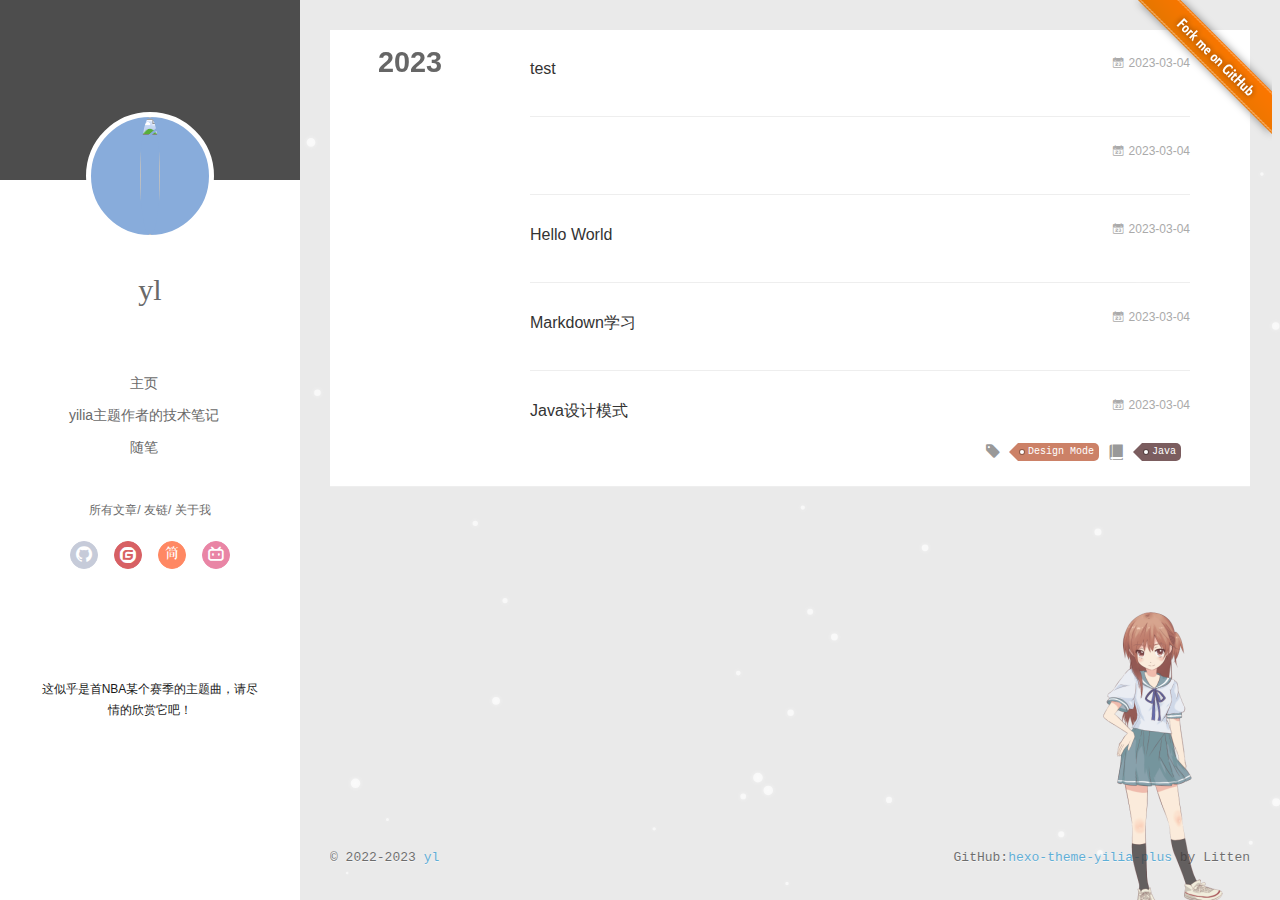
==== commit fdb3bda2: "Site updated: 2023-03-05 18:41:46" ====
--- a/archives/index.html
+++ b/archives/index.html
@@ -326,6 +326,38 @@
     <header class="archive-article-header">
       	<div class="article-meta">
 	      	
+<a href="/2023/03/04/MarkdownStudy/" class="archive-article-date">
+        <time datetime="2023-03-03T16:00:00.000Z" itemprop="datePublished"><i class="icon-calendar icon"></i>2023-03-04</time>
+</a>
+
+        </div>
+    	 
+  
+    <h1 itemprop="name">
+	
+	  <a class="archive-article-title" href="/2023/03/04/MarkdownStudy/" target="_blank">Markdown学习</a>
+  
+    </h1>
+  
+
+
+        <div class="article-info info-on-right">
+          
+          
+
+        </div>
+        <div class="clearfix"></div>
+    </header>
+  </div>
+</article>
+  
+    
+    
+    <article class="archive-article archive-type-post">
+  <div class="archive-article-inner">
+    <header class="archive-article-header">
+      	<div class="article-meta">
+	      	
 <a href="/2023/03/04/JavaDesignMode/" class="archive-article-date">
         <time datetime="2023-03-03T16:00:00.000Z" itemprop="datePublished"><i class="icon-calendar icon"></i>2023-03-04</time>
 </a>
@@ -366,38 +398,6 @@
 		</ul>
 	</div>
 
-
-        </div>
-        <div class="clearfix"></div>
-    </header>
-  </div>
-</article>
-  
-    
-    
-    <article class="archive-article archive-type-post">
-  <div class="archive-article-inner">
-    <header class="archive-article-header">
-      	<div class="article-meta">
-	      	
-<a href="/2023/03/04/MarkdownStudy/" class="archive-article-date">
-        <time datetime="2023-03-03T16:00:00.000Z" itemprop="datePublished"><i class="icon-calendar icon"></i>2023-03-04</time>
-</a>
-
-        </div>
-    	 
-  
-    <h1 itemprop="name">
-	
-	  <a class="archive-article-title" href="/2023/03/04/MarkdownStudy/" target="_blank">Markdown学习</a>
-  
-    </h1>
-  
-
-
-        <div class="article-info info-on-right">
-          
-          
 
         </div>
         <div class="clearfix"></div>
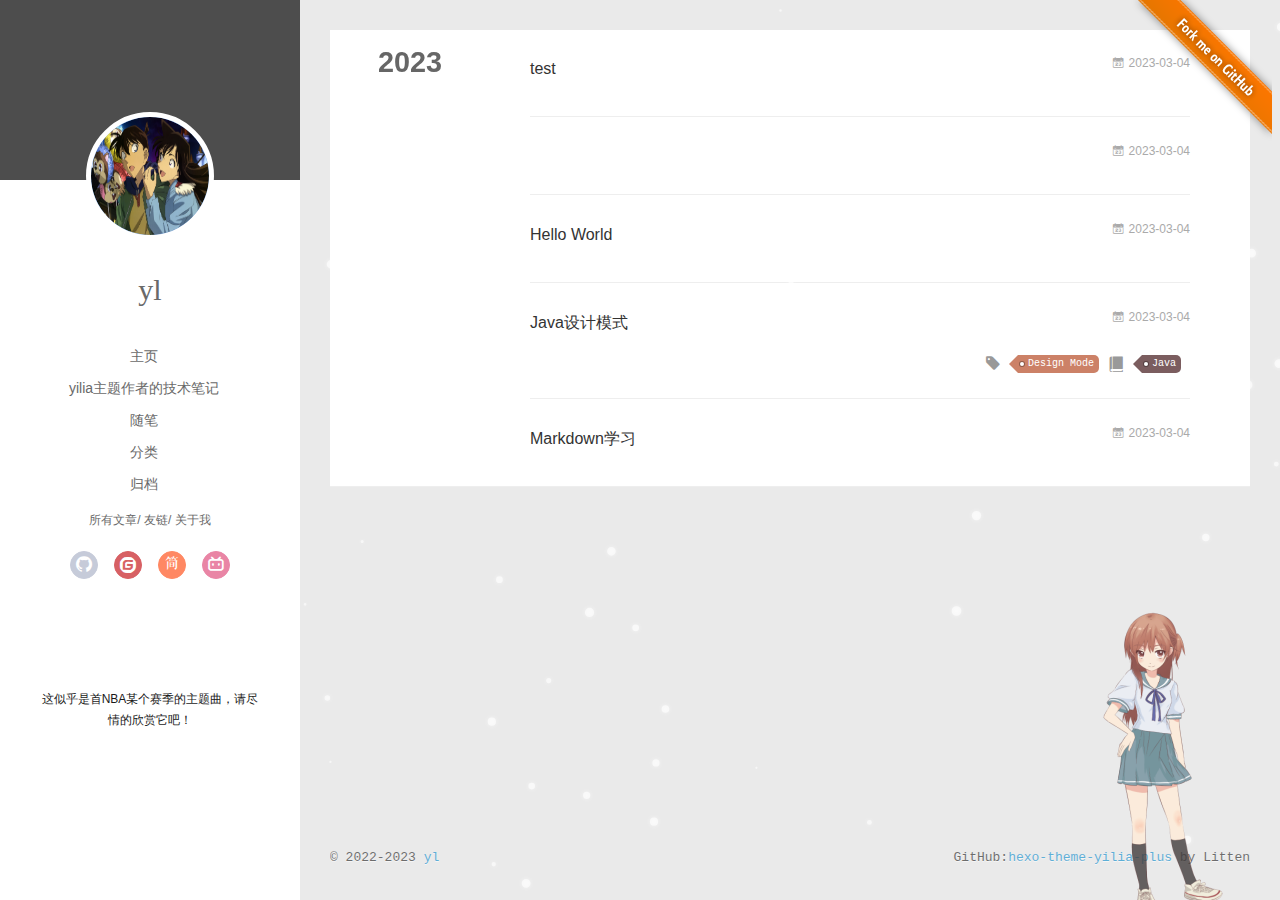
==== commit 82032e3e: "Site updated: 2023-03-05 22:55:35" ====
--- a/archives/index.html
+++ b/archives/index.html
@@ -75,6 +75,10 @@
 				<li><a href="https://zhousiwei.gitee.io/ibooks/" target="_blank">yilia主题作者的技术笔记</a></li>
 			
 				<li><a href="/tags/%E9%9A%8F%E7%AC%94/" target="_blank">随笔</a></li>
+			
+				<li><a href="/categories" target="_blank">分类</a></li>
+			
+				<li><a href="/archives/index.html" target="_blank">归档</a></li>
 			
 			</ul>
 		</nav>
@@ -168,6 +172,10 @@
 			
 				
 			
+				
+			
+				
+			
 			
 			
 			<nav class="header-nav">
@@ -200,11 +208,15 @@
 				<ul style="width: 70%">
 				
 				
-					<li style="width: 33.333333333333336%"><a href="/">主页</a></li>
+					<li style="width: 20%"><a href="/">主页</a></li>
 		        
-					<li style="width: 33.333333333333336%"><a target="_blank" rel="noopener" href="https://zhousiwei.gitee.io/ibooks/">yilia主题作者的技术笔记</a></li>
+					<li style="width: 20%"><a target="_blank" rel="noopener" href="https://zhousiwei.gitee.io/ibooks/">yilia主题作者的技术笔记</a></li>
 		        
-					<li style="width: 33.333333333333336%"><a href="/tags/%E9%9A%8F%E7%AC%94/">随笔</a></li>
+					<li style="width: 20%"><a href="/tags/%E9%9A%8F%E7%AC%94/">随笔</a></li>
+		        
+					<li style="width: 20%"><a href="/categories">分类</a></li>
+		        
+					<li style="width: 20%"><a href="/archives/index.html">归档</a></li>
 		        
 				</ul>
 			</nav>
@@ -304,38 +316,6 @@
     <h1 itemprop="name">
 	
 	  <a class="archive-article-title" href="/2023/03/04/hello-world/" target="_blank">Hello World</a>
-  
-    </h1>
-  
-
-
-        <div class="article-info info-on-right">
-          
-          
-
-        </div>
-        <div class="clearfix"></div>
-    </header>
-  </div>
-</article>
-  
-    
-    
-    <article class="archive-article archive-type-post">
-  <div class="archive-article-inner">
-    <header class="archive-article-header">
-      	<div class="article-meta">
-	      	
-<a href="/2023/03/04/MarkdownStudy/" class="archive-article-date">
-        <time datetime="2023-03-03T16:00:00.000Z" itemprop="datePublished"><i class="icon-calendar icon"></i>2023-03-04</time>
-</a>
-
-        </div>
-    	 
-  
-    <h1 itemprop="name">
-	
-	  <a class="archive-article-title" href="/2023/03/04/MarkdownStudy/" target="_blank">Markdown学习</a>
   
     </h1>
   
@@ -398,6 +378,38 @@
 		</ul>
 	</div>
 
+
+        </div>
+        <div class="clearfix"></div>
+    </header>
+  </div>
+</article>
+  
+    
+    
+    <article class="archive-article archive-type-post">
+  <div class="archive-article-inner">
+    <header class="archive-article-header">
+      	<div class="article-meta">
+	      	
+<a href="/2023/03/04/MarkdownStudy/" class="archive-article-date">
+        <time datetime="2023-03-03T16:00:00.000Z" itemprop="datePublished"><i class="icon-calendar icon"></i>2023-03-04</time>
+</a>
+
+        </div>
+    	 
+  
+    <h1 itemprop="name">
+	
+	  <a class="archive-article-title" href="/2023/03/04/MarkdownStudy/" target="_blank">Markdown学习</a>
+  
+    </h1>
+  
+
+
+        <div class="article-info info-on-right">
+          
+          
 
         </div>
         <div class="clearfix"></div>
@@ -613,17 +625,7 @@
         <ul class="search-ul">
           
             <li class="search-li">
-              <a href="https://zhousiwei.gitee.io/ibooks/" target="_blank" 
-                class="search-title" title="记录工作和学习过程中的笔记：Java、前端开发、Hexo博客、聚合支付、Linux笔记、ElasticSearch、ELK日志分析">
-                
-                  <img src="https://zhousiwei.gitee.io/ibooks/favicon.ico">
-                
-                技术笔记
-              </a>
-            </li>
-          
-            <li class="search-li">
-              <a href="https://github.com/JoeyBling" target="_blank" 
+              <a href="https://github.com/yl789" target="_blank" 
                 class="search-title" >
                 
                   <i class="icon-link icon"></i>
@@ -633,7 +635,7 @@
             </li>
           
             <li class="search-li">
-              <a href="https://gitee.com/zhousiwei" target="_blank" 
+              <a href="https://gitee.com/yllove123" target="_blank" 
                 class="search-title" >
                 
                   <i class="icon-link icon"></i>
@@ -642,26 +644,6 @@
               </a>
             </li>
           
-            <li class="search-li">
-              <a href="https://www.jianshu.com/u/02cbf31a043a" target="_blank" 
-                class="search-title" >
-                
-                  <i class="icon-link icon"></i>
-                
-                简书
-              </a>
-            </li>
-          
-            <li class="search-li">
-              <a href="https://blog.csdn.net/qq_30930805" target="_blank" 
-                class="search-title" >
-                
-                  <i class="icon-link icon"></i>
-                
-                CSDN
-              </a>
-            </li>
-          
         </ul>
   		
     	</section>
@@ -671,7 +653,7 @@
     	<section class="tools-section tools-section-me" q-show="aboutme">
         
           
-  	  		<div class="aboutme-wrap" id="aboutme">主要涉及技术：<br>Java后端开发、聚合支付、<br>公众号开发、开源爱好者、Linux<br><br>联系QQ:2434387555<br><br>很惭愧<br><br>只做了一点微小的工作<br>谢谢大家</div>
+  	  		<div class="aboutme-wrap" id="aboutme">主要涉及技术：<br>Java后端开发、大数据开发<br><br>联系QQ:2551373863<br>联系微信:yuan040600<br></div>
   	  	
     	</section>
     
--- a/main.a5fda8.css
+++ b/main.a5fda8.css
@@ -1 +1,4156 @@
-.clearfix:after,.clearfix:before{content:"";display:table}.clearfix:after{clear:both}.left-col.show{box-shadow:0 0 6px 0 rgba(0,0,0,.75)}.mid-col,.mid-col.show .article,.tools-col,.tools-col .tools-section .search-tag.tagcloud .article-tag-list,.tools-col .tools-section .search-ul .search-tag span:hover,.tools-col .tools-section .search-ul .search-time span:hover,.tools-col .tools-section .search-ul .search-title:hover,.tools-col .tools-section .search-wrap .icon{transition:all .2s ease-in;-ms-transition:all .2s ease-in}@keyframes leftIn{0%,60%,75%,90%,to{animation-timing-function:cubic-bezier(.215,.61,.355,1)}0%{transform:translateZ(0)}60%{transform:translate3d(358px,0,0)}75%{transform:translate3d(323px,0,0)}90%{transform:translate3d(338px,0,0)}to{transform:translate3d(333px,0,0)}}.mid-col.show{animation-duration:.8s;animation-fill-mode:both;animation-name:leftIn}@keyframes leftOut{0%,60%,75%,90%,to{animation-timing-function:cubic-bezier(.215,.61,.355,1)}0%{transform:translate3d(333px,0,0)}60%{transform:translate3d(-25px,0,0)}75%{transform:translate3d(10px,0,0)}90%{transform:translate3d(-5px,0,0)}to{transform:translateZ(0)}}.mid-col.hide{animation-duration:.8s;animation-name:leftOut}@keyframes smallLeftIn{0%,60%,75%,90%,to{animation-timing-function:cubic-bezier(.215,.61,.355,1)}0%{transform:translateZ(0)}60%{transform:translate3d(325px,0,0)}75%{transform:translate3d(290px,0,0)}90%{transform:translate3d(305px,0,0)}to{transform:translate3d(300px,0,0)}}.tools-col.show{animation-duration:.8s;animation-fill-mode:both;animation-name:smallLeftIn}@keyframes smallleftOut{0%,60%,75%,90%,to{animation-timing-function:cubic-bezier(.215,.61,.355,1)}0%{transform:translate3d(333px,0,0)}60%{transform:translate3d(-25px,0,0)}75%{transform:translate3d(10px,0,0)}90%{transform:translate3d(-5px,0,0)}to{transform:translateZ(0)}}.tools-col.hide{animation-duration:.8s;animation-fill-mode:both;animation-name:smallleftOut}html{-ms-text-size-adjust:100%;-webkit-text-size-adjust:100%;-webkit-tap-highlight-color:transparent;height:100%}body{margin:0;font-size:14px;font-family:Helvetica Neue,Helvetica,STHeiTi,Arial,sans-serif;line-height:1.5;color:#333;background-color:#fff;min-height:100%}article,aside,details,figcaption,figure,footer,header,hgroup,main,menu,nav,section,summary{display:block}audio,canvas,progress,video{display:inline-block}audio:not([controls]){display:none;height:0}progress{vertical-align:baseline}[hidden],template{display:none}a{background:transparent;text-decoration:none;color:#08c}a:active{outline:0}abbr[title]{border-bottom:1px dotted}b,strong{font-weight:700}dfn{font-style:italic}mark{background:#ff0;color:#000}small{font-size:80%}sub,sup{font-size:75%;line-height:0;position:relative;vertical-align:baseline}sup{top:-.5em}sub{bottom:-.25em}img{border:0;vertical-align:middle;max-width:100%}svg:not(:root){overflow:hidden}pre{overflow:auto;white-space:pre;word-wrap:break-word}code,kbd,pre,samp{font-family:monospace,monospace;font-size:1em}button,input,optgroup,select,textarea{color:inherit;font:inherit;margin:0;vertical-align:middle}button,input,select{overflow:visible}button,select{text-transform:none}button,html input[type=button],input[type=reset],input[type=submit]{-webkit-appearance:button;cursor:pointer}[disabled]{cursor:default}button::-moz-focus-inner,input::-moz-focus-inner{border:0;padding:0}input{line-height:normal}input[type=checkbox],input[type=radio]{box-sizing:border-box;padding:0}input[type=number]::-webkit-inner-spin-button,input[type=number]::-webkit-outer-spin-button{height:auto}input[type=search]{-webkit-appearance:textfield;box-sizing:border-box}input[type=search]::-webkit-search-cancel-button,input[type=search]::-webkit-search-decoration{-webkit-appearance:none}fieldset{border:1px solid silver;margin:0 2px;padding:.35em .625em .75em}legend{border:0;padding:0}textarea{overflow:auto;resize:vertical;vertical-align:top}optgroup{font-weight:700}button,input,select,textarea{outline:0}input,textarea{-webkit-user-modify:read-write-plaintext-only}input::-ms-clear,input::-ms-reveal{display:none}input::-moz-placeholder,textarea::-moz-placeholder{color:#999}input:-ms-input-placeholder,textarea:-ms-input-placeholder{color:#999}input::-webkit-input-placeholder,textarea::-webkit-input-placeholder{color:#999}.placeholder{color:#999}table{border-collapse:collapse;border-spacing:0}td,th{padding:0}blockquote,figure,form,h1,h2,h3,h4,h5,h6,p{margin:0}dd,dl,li,ol,ul{margin:0;padding:0}ol,ul{list-style:none outside none}h1,h2,h3{line-height:2;font-weight:400}h1{font-size:18px}h2{font-size:16px}h3{font-size:14px}i{font-style:normal}*{box-sizing:border-box}:not(a)>img{cursor:pointer}@font-face{font-family:fonteditor;src:url(./fonts/fonteditor.86c132.eot);src:url(./fonts/fonteditor.86c132.eot?#iefix) format("embedded-opentype"),url(./fonts/fonteditor.bbc4b5.woff2) format("woff2"),url(./fonts/fonteditor.3da1ef.woff) format("woff"),url(./fonts/fonteditor.fe4d8a.ttf) format("truetype"),url(./fonts/fonteditor.3e0d4a.svg#uxfonteditor) format("svg")}[class*=" icon-"],[class^=icon-]{font-family:fonteditor!important;speak:none;font-style:normal;font-weight:400;font-variant:normal;text-transform:none;line-height:1;-webkit-font-smoothing:antialiased;-moz-osx-font-smoothing:grayscale}.icon-x:before{content:"x"}.icon-twitter:before{content:"\E600"}.icon-facebook:before{content:"\E601"}.icon-clock:before{content:"\E602"}.icon-mail:before{content:"\E609"}.icon-link:before{content:"\E6AB"}.icon-search:before{content:"\E65B"}.icon-smile:before{content:"\E64A"}.icon-roundrightfill:before{content:"\E65A"}.icon-list:before{content:"\E682"}.icon-book:before{content:"\E6FE"}.icon-home:before{content:"\E6BB"}.icon-share:before{content:"\E618"}.icon-back:before{content:"\E625"}.icon-qq:before{content:"\E62D"}.icon-weibo:before{content:"\E619"}.icon-segmentfault:before{content:"\E603"}.icon-sort:before{content:"\E700"}.icon-jianshu:before{content:"\E613"}.icon-circle-left:before{content:"\E71F"}.icon-circle-right:before{content:"\E720"}.icon-loading:before{content:"\E614"}.icon-acfun:before{content:"\E604"}.icon-close:before{content:"\E60C"}.icon-tumblr:before{content:"\E6B0"}.icon-calendar:before{content:"\E667"}.icon-rss:before{content:"\E877"}.icon-price-tags:before{content:"\E6F9"}.icon-quo-left:before{content:"\E7F5"}.icon-quo-right:before{content:"\E7F6"}.icon-back1:before{content:"\E64E"}.icon-github:before{content:"\E735"}.icon-film:before{content:"\E7B7"}.icon-weixin:before{content:"\E61F"}.icon-qzone:before{content:"\E680"}.icon-category:before{content:"\E605"}.icon-douban:before{content:"\E64C"}.icon-roundleftfill:before{content:"\E799"}.icon-tuding:before{content:"\E651"}.icon-zhihu:before{content:"\E61B"}.icon-linkedin:before{content:"\E6D4"}.icon-google:before{content:"\E635"}.icon-plane:before{content:"\E62F"}.icon-bilibili:before{content:"\E622"}.icon-psp:before{content:"\E6C7"}.icon-csdn:before{content:"\E879"}.icon-gitee:before{content:"\E87A"}.icon-statistics:before{content:"\E89F"}.icon-cnblog:before{content:"\E8A0"}.icon-blog:before{content:"\E8A1"}body,button,input,select,textarea{color:#1a1a1a;font-family:lucida grande,lucida sans unicode,lucida,helvetica,Hiragino Sans GB,Microsoft YaHei,WenQuanYi Micro Hei,sans-serif;font-size:16px;font-size:1rem;line-height:1.75}body{background:#eaeaea}#container,body,html{height:100%;overflow-x:hidden;overflow-y:auto}#mobile-nav{display:none}#container{position:relative;min-height:100%}#container .anm-canvas{display:none}#container.show .anm-canvas{display:block;position:fixed}.body-wrap{margin-bottom:80px}.mid-col{position:absolute;right:0;min-height:100%;background:#eaeaea;left:300px;width:auto}.mid-col.show{background:none;opacity:.9}.mid-col.show .article{background:hsla(0,0%,100%,.3)}.left-col{background:#fff;width:300px;position:fixed;opacity:1;transition:all .2s ease-in;height:100%;z-index:999;overflow:hidden;overflow-y:auto;margin-bottom:15px}.left-col::-webkit-scrollbar{display:none}.left-col .overlay{width:100%;height:180px;position:absolute}.left-col .intrude-less{width:76%;text-align:center;margin:112px auto 0}.left-col #header{width:100%;height:100%;position:relative;border-bottom:1px solid color-border;overflow:visible}.left-col #header a{color:#696969}.left-col #header a:hover{color:#b0a0aa}.left-col #header .header-subtitle{text-align:center;color:#999;font-size:14px;line-height:25px;overflow:hidden;text-overflow:ellipsis;display:-webkit-box;-webkit-line-clamp:2;/*! autoprefixer: off */-webkit-box-orient:vertical}.left-col #header .header-menu{font-weight:300;line-height:31px;float:none;min-height:150px;margin-left:-12px;text-align:center;display:-webkit-box;-webkit-box-pack:center;-webkit-box-align:center}.left-col #header .header-menu li{cursor:default}.left-col #header .header-menu li a{font-size:14px;min-width:300px}.left-col #header .header-smart-menu{font-size:12px;margin-bottom:10px;margin-top:10px}.left-col #header .header-smart-menu a:after{content:"/"}.left-col #header .header-smart-menu a:last-child:after{content:""}.left-col #header .profilepic{display:block;border:5px solid #fff;border-radius:300px;width:128px;height:128px;margin:0 auto;position:relative;overflow:hidden;background:#88acdb;-webkit-transition:all .2s ease-in;display:-webkit-box;-webkit-box-pack:center;-webkit-box-align:center;text-align:center}.left-col #header .profilepic img{width:100%;height:100%;background:#88acdb;border-radius:50%;border:0;-webkit-transition:-webkit-transform 1s ease-out;-moz-transition:-moz-transform 1s ease-out;-o-transition:-o-transform 1s ease-out;-ms-transition:-ms-transform 1s ease-out}.left-col #header .profilepic img.show{width:100%;height:100%;opacity:1}.left-col #header .profilepic img:hover{transform:rotate(1turn)}.left-col #header .header-author{text-align:center;margin:.67em 0;font-family:Roboto,serif;font-size:30px;transition:.3s}::-webkit-scrollbar{width:10px;height:10px}::-webkit-scrollbar-button{width:0;height:0}::-webkit-scrollbar-button:end:decrement,::-webkit-scrollbar-button:start:increment{display:none}::-webkit-scrollbar-corner{display:block}::-webkit-scrollbar-thumb{border-radius:8px;background-color:rgba(0,0,0,.2)}::-webkit-scrollbar-thumb:hover{border-radius:8px;background-color:rgba(0,0,0,.5)}::-webkit-scrollbar-thumb,::-webkit-scrollbar-track{border-right:1px solid transparent;border-left:1px solid transparent}::-webkit-scrollbar-track:hover{background-color:rgba(0,0,0,.15)}::-webkit-scrollbar-button:start{width:10px;height:10px;background:url(./img/scrollbar_arrow.png) no-repeat 0 0}::-webkit-scrollbar-button:start:hover{background:url(./img/scrollbar_arrow.png) no-repeat -15px 0}::-webkit-scrollbar-button:start:active{background:url(./img/scrollbar_arrow.png) no-repeat -30px 0}::-webkit-scrollbar-button:end{width:10px;height:10px;background:url(./img/scrollbar_arrow.png) no-repeat 0 -18px}::-webkit-scrollbar-button:end:hover{background:url(./img/scrollbar_arrow.png) no-repeat -15px -18px}::-webkit-scrollbar-button:end:active{background:url(./img/scrollbar_arrow.png) no-repeat -30px -18px}.article-entry .highlight,.article-entry pre{background:#1a0139;margin:10px 0;padding:10px;overflow:hidden;overflow-x:auto;color:#fff;font-size:.9em;line-height:22.400000000000002px}.article-entry .highlight::-webkit-scrollbar,.article-entry pre::-webkit-scrollbar{height:10px;width:7px;background:rgba(0,0,0,.1)}.article-entry .highlight::-webkit-scrollbar:hover,.article-entry pre::-webkit-scrollbar:hover{background:rgba(0,0,0,.2)}.article-entry .highlight::-webkit-scrollbar-thumb,.article-entry pre::-webkit-scrollbar-thumb{background:rgba(0,0,0,.3);border-radius:6px}.article-entry .highlight::-webkit-scrollbar-thumb:hover,.article-entry pre::-webkit-scrollbar-thumb:hover{-ms-box-shadow:inset 1px 1px 1px rgba(0,0,0,.25);-o-box-shadow:inset 1px 1px 1px rgba(0,0,0,.25);box-shadow:inset 1px 1px 1px rgba(0,0,0,.25);background-color:rgba(0,0,0,.4)}.article-entry .highlight::-webkit-scrollbar-track,.article-entry pre::-webkit-scrollbar-track{background:#ededed;border-radius:10px}.article-entry .gist .gist-file .gist-data .line-numbers,.article-entry .highlight .gutter pre,.article-entry .highlight .gutter pre .line{color:#fc0000}.article-entry code,.article-entry pre{font-family:Source Code Pro,Consolas,Monaco,Menlo,monospace}.article-entry code{background:#eee;padding:0 .3em;border:none}.article-entry pre code{background:none;text-shadow:none;padding:0;color:#fff}.article-entry .highlight{border-radius:4px}.article-entry .highlight pre{border:none;margin:0;padding:0}.article-entry .highlight table{margin:0;width:auto}.article-entry .highlight td{border:none;padding:0}.article-entry .highlight figcaption{color:highlight-comment;line-height:1em;margin-bottom:1em}.article-entry .highlight figcaption:after,.article-entry .highlight figcaption:before{content:"";display:table}.article-entry .highlight figcaption:after{clear:both}.article-entry .highlight figcaption a{float:right}.article-entry .highlight .gutter pre{text-align:right;padding-right:20px}.article-entry .highlight .gutter pre .line{text-shadow:none}.article-entry .highlight .line{color:#fff;min-height:19px}.article-entry .gist{margin:0 -20px;border-style:solid;border-color:#ddd;border-width:1px 0;background:#272822;padding:15px 20px 15px 0}.article-entry .gist .gist-file{border:none;font-family:Source Code Pro,Consolas,Monaco,Menlo,monospace;margin:0}.article-entry .gist .gist-file .gist-data{background:none;border:none}.article-entry .gist .gist-file .gist-data .line-numbers{background:none;border:none;padding:0 20px 0 0}.article-entry .gist .gist-file .gist-data .line-data{padding:0!important}.article-entry .gist .gist-file .highlight{margin:0;padding:0;border:none}.article-entry .gist .gist-file .gist-meta{background:#272822;color:highlight-comment;font:.85em Helvetica Neue,Helvetica,Arial,sans-serif;text-shadow:0 0;padding:0;margin-top:1em;margin-left:20px}.article-entry .gist .gist-file .gist-meta a{color:#258fb8;font-weight:400}.article-entry .gist .gist-file .gist-meta a:hover{text-decoration:underline}pre .comment{color:#ffd300}pre .class .params,pre .function .keyword,pre .keyword{color:#66d9ef}pre .css .value,pre .doctype,pre .function,pre .params,pre .tag{color:#fff}pre .at_rule,pre .at_rule .keyword,pre .css~* .tag,pre .preprocessor,pre .preprocessor .keyword,pre .title{color:#f92672}pre .attribute,pre .built_in,pre .class,pre .css~* .class,pre .function .title{color:#a6e22e}pre .string,pre .value{color:#e6db74}pre .number{color:#7163d7}pre .css~* .id,pre .id{color:#fd971f}#header .tagcloud a{color:#fff}.tagcloud a{display:inline-block;text-decoration:none;font-weight:400;font-size:10px;color:#fff;height:18px;line-height:18px;float:left;padding:0 5px 0 10px;position:relative;border-radius:0 5px 5px 0;margin:5px 9px 5px 8px;font-family:Menlo,Monaco,Andale Mono,lucida console,Courier New,monospace}.tagcloud a:hover{opacity:.8}.tagcloud a:before{content:" ";width:0;height:0;position:absolute;top:0;left:-18px;border:9px solid transparent}.tagcloud a:after{content:" ";width:4px;height:4px;background-color:#fff;border-radius:4px;box-shadow:0 0 0 1px rgba(0,0,0,.3);position:absolute;top:7px;left:2px}.tagcloud a.color1{background:#ff945c}.tagcloud a.color1:before{border-right-color:#ff945c}.tagcloud a.color2{background:#cc8167}.tagcloud a.color2:before{border-right-color:#cc8167}.tagcloud a.color3{background:#ba8f6c}.tagcloud a.color3:before{border-right-color:#ba8f6c}.tagcloud a.color4{background:#94635c}.tagcloud a.color4:before{border-right-color:#94635c}.tagcloud a.color5{background:#7b5d5f}.tagcloud a.color5:before{border-right-color:#7b5d5f}.article-tag-list .article-tag-list-item{float:left}.article-pop-out .icon-tuding{color:#999;float:left;margin-right:10px;margin-top:6px}.article-category,.article-category .article-tag-list,.article-tag,.article-tag .article-tag-list{float:left}.article-category .icon,.article-tag .icon{color:#999;float:left;margin-right:10px;margin-top:6px}.article-pop-out{float:left}.archive-article-date{color:#999;margin-right:7.6923%;float:right}.archive-article-date .icon{margin:5px 5px 5px 0}.glass{background-color:rgba(54,70,93,.9);z-index:998;transition:opacity .15s;width:100%;height:100%;display:none}.glass,.tagcloud-ctn{left:0;opacity:1;bottom:0;position:fixed;right:0;top:0}.tagcloud-ctn{z-index:90120;background-size:100% 100%}.tagcloud-ctn .tagcloud-global{position:fixed;top:50%;left:50%;margin-top:-115px;margin-left:-315px;width:630px}.tagcloud-ctn .tagcloud-global a{width:80px;height:80px;border-radius:50%;background:#f2992e;color:#fff;display:block;float:left;line-height:80px;text-align:center}.tagcloud-ctn .tagcloud-global .tab-post-types .tab-post-type:first-child .post-type-icon{background:#f2992e}.tagcloud-ctn .tagcloud-global .tab-post-types .tab-post-type:nth-child(2) .post-type-icon{background:#56bc8a}.tagcloud-ctn .tagcloud-global .tab-post-types .tab-post-type:nth-child(3) .post-type-icon{background:#4aa8d8}.tagcloud-ctn .tagcloud-global .tab-post-types .tab-post-type:nth-child(4) .post-type-icon{background:#a77dc2}.tagcloud-ctn .tagcloud-global .tab-post-types .tab-post-type:nth-child(5) .post-type-icon{background:#dd765d}#header .header-nav{width:100%;position:absolute;transition:transform .3s ease-in;padding-bottom:20px}#header .header-nav .social{margin-top:10px;text-align:center;display:-ms-flexbox;display:flex;-ms-flex-wrap:wrap;flex-wrap:wrap;-ms-flex-pack:center;justify-content:center}#header .header-nav .social a{border-radius:50%;display:-moz-inline-stack;display:inline-block;vertical-align:middle;*vertical-align:auto;zoom:1;*display:inline;margin:0 8px 15px;transition:.3s;text-align:center;color:#fff;opacity:.7;width:28px;height:28px;line-height:26px}#header .header-nav .social a:hover{opacity:1}#header .header-nav .social a.weibo{background:#aaf;border:1px solid #aaf}#header .header-nav .social a.weibo:hover{border:1px solid #aaf}#header .header-nav .social a.segmentfault{background:#009a61;border:1px solid #009a61}#header .header-nav .social a.segmentfault:hover{border:1px solid #009a61}#header .header-nav .social a.rss{background:#ef7522;border:1px solid #ef7522}#header .header-nav .social a.rss:hover{border:1px solid #cf5d0f}#header .header-nav .social a.github{background:#afb6ca;border:1px solid #afb6ca}#header .header-nav .social a.github:hover{border:1px solid #909ab6}#header .header-nav .social a.facebook{background:#3b5998;border:1px solid #3b5998}#header .header-nav .social a.facebook:hover{border:1px solid #2d4373}#header .header-nav .social a.google{background:#c83d20;border:1px solid #c83d20}#header .header-nav .social a.google:hover{border:1px solid #9c3019}#header .header-nav .social a.twitter{background:#55cff8;border:1px solid #55cff8}#header .header-nav .social a.twitter:hover{border:1px solid #24c1f6}#header .header-nav .social a.linkedin{background:#005a87;border:1px solid #005a87}#header .header-nav .social a.linkedin:hover{border:1px solid #006b98}#header .header-nav .social a.acfun{background:#fd4c5d;border:1px solid #fd4c5d}#header .header-nav .social a.acfun:hover{border:1px solid #fd4c5d}#header .header-nav .social a.bilibili{background:#e15280;border:1px solid #e15280}#header .header-nav .social a.bilibili:hover{border:1px solid #e15280}#header .header-nav .social a.zhihu{background:#0078d8;border:1px solid #0078d8}#header .header-nav .social a.zhihu:hover{border:1px solid #0078d8}#header .header-nav .social a.douban{background:#06c611;border:1px solid #06c611}#header .header-nav .social a.douban:hover{border:1px solid #06c611}#header .header-nav .social a.mail{background:#005a87;border:1px solid #005a87}#header .header-nav .social a.mail:hover{border:1px solid #006b98}#header .header-nav .social a.jianshu{background:#ff5722;border:1px solid #ff5722}#header .header-nav .social a.jianshu:hover{border:1px solid #ff5722}#header .header-nav .social a.weixin{background:#4caf50;border:1px solid #4caf50}#header .header-nav .social a.weixin:hover{border:1px solid #4caf50}#header .header-nav .social a.qq{background:#34baad;border:1px solid #34baad}#header .header-nav .social a.qq:hover{border:1px solid #34baad}#header .header-nav .social a.csdn{background:#c71d23;border:1px solid #c71d23}#header .header-nav .social a.csdn:hover{border:1px solid #c71d23}#header .header-nav .social a.gitee{background:#c71d23;border:1px solid #c71d23}#header .header-nav .social a.gitee:hover{border:1px solid #c71d23}#header .header-nav .social a.psn{background:#086ef6;border:1px solid #086ef6}#header .header-nav .social a.psn:hover{border:1px solid #086ef6}#header .header-nav .social a,#header .header-nav .social a[class*=""],#header .header-nav .social a[class^=""]{background:#c71d23;border:1px solid #c71d23}#header .header-nav .social a:hover,#header .header-nav .social a[class*=""]:hover,#header .header-nav .social a[class^=""]:hover{border:1px solid #c71d23}#page-nav{text-align:center;margin-top:30px}#page-nav .page-number{width:20px;height:25px;background:#4d4d4d;display:inline-block;color:#fff;line-height:25px;font-size:12px;margin:0 5px 30px;border-radius:2px}#page-nav .page-number:hover{background:#5e5e5e}#page-nav .current{background:#88acdb;cursor:default}#page-nav .current:hover{background:#88acdb}#page-nav .extend{color:#4d4d4d;margin:0 27px;opacity:1}#page-nav .extend:hover{color:#5e5e5e}#page-nav:hover .extend{opacity:1}.archives-wrap{position:relative;margin:0 30px;padding-right:60px;border-bottom:1px solid #eee;background:#fff}.archives-wrap:first-child{margin-top:30px}.archives-wrap:last-child{margin-bottom:80px}.archives-wrap .archive-year-wrap{line-height:35px;width:200px;position:absolute;padding-top:15px;font-size:1.8em;z-index:1}.archives-wrap .archive-year-wrap a{color:#666;font-weight:700;padding-left:48px}.archives{position:relative}.archives .article-info{border:none}.archives .archive-article{margin-left:200px;padding:20px 0;border-bottom:1px solid #eee;border-top:1px solid #fff;position:relative}.archives .archive-article:first-child{border-top:none}.archives .archive-article:last-child{border-bottom:none}.archives .archive-article-title{font-size:16px;color:#333;transition:color .3s}.archives .archive-article-title:hover{color:#657b83}.archives .archive-article-title span{display:block;color:#a8a8a8;font-size:12px;line-height:14px;height:7px;padding-left:2px}.archives .archive-article-title span:before{display:inline-block;content:"\201C";font-family:serif;font-size:30px;float:left;margin:4px 4px 0 -12px;color:#c8c8c8}.archive-article-inner .icon-clock{margin-right:5px}.archive-article-inner .archive-article-header{position:relative;min-height:36px}.archive-article-inner .article-meta{position:relative;float:right;margin-top:-10px;color:#555;background:none;text-align:right;width:auto}.archive-article-inner .article-meta .article-date time{color:#aaa}.archive-article-inner .article-meta .archive-article-date,.archive-article-inner .article-meta .article-tag-list{margin-right:30px;display:-moz-inline-stack;display:inline-block;vertical-align:middle;zoom:1;color:#666;font-size:14px}.archive-article-inner .article-meta .archive-article-date{cursor:default;font-size:12px;margin-bottom:5px;margin-top:-10px;margin-right:0}.archive-article-inner .article-meta .article-category:before{float:left;margin-top:1px;left:15px}.archive-article-inner .article-meta .article-category .article-category-link{width:auto;max-width:83px;padding-left:10px}.archive-article-inner .article-meta .article-tag-list{margin-top:0}.archive-article-inner .article-meta .article-tag-list:before{left:15px}.archive-article-inner .article-meta .article-tag-list .article-tag-list-item{display:inline-block;width:auto;max-width:83px;padding-left:8px;font-size:12px}.tools-col{width:300px;height:100%;position:fixed;left:0;top:0;z-index:0;padding:0;opacity:0;-webkit-overflow-scrolling:touch;overflow-scrolling:touch}.tools-col.show{opacity:1}.tools-col.hide{z-index:0}.tools-col .tools-nav{display:none}.tools-col .tools-section,.tools-col .tools-wrap{height:100%;color:#e5e5e5;width:360px;overflow:hidden;overflow-y:auto}.tools-col .tools-section ::-webkit-scrollbar,.tools-col .tools-wrap ::-webkit-scrollbar{display:none}.tools-col .tools-section .search-wrap{width:310px;margin:20px 20px 10px;position:relative}.tools-col .tools-section .search-wrap .search-ipt{width:310px;color:#fff;background:none;border:none;border-bottom:2px solid #fff;font-family:Roboto,serif}.tools-col .tools-section .search-wrap .icon{position:absolute;right:0;top:7px;color:#fff;cursor:pointer}.tools-col .tools-section .search-wrap .icon:hover{transform:scale(1.2)}.tools-col .tools-section .search-wrap ::-webkit-input-placeholder{color:#ededed}.tools-col .tools-section .search-tag.tagcloud{text-align:center;position:relative}.tools-col .tools-section .search-tag.tagcloud .search-tag-wording{font-size:12px;float:right;margin:4px 75px 0 0}.tools-col .tools-section .search-tag.tagcloud .search-switch{width:40px;height:25px;display:block}.tools-col .tools-section .search-tag.tagcloud .search-switch input{width:40px;height:14px;position:absolute;top:0;right:30px;z-index:2;border:0;background:0 0;-webkit-appearance:none;outline:0}.tools-col .tools-section .search-tag.tagcloud .search-switch input:before{content:"";width:40px;height:14px;border:1px solid #bdcabc;background-color:#fdfdfd;border-radius:20px;cursor:pointer;display:inline-block;position:relative;vertical-align:middle;box-sizing:content-box;box-shadow:inset 0 0 0 0 #dfdfdf;transition:border .4s,box-shadow .4s;background-clip:content-box}.tools-col .tools-section .search-tag.tagcloud .search-switch input:checked:before{border-color:#64bd63;box-shadow:inset 0 0 0 .16rem #64bd63;background-color:#64bd63;transition:border .4s,box-shadow .4s,background-color 1.2s}.tools-col .tools-section .search-tag.tagcloud .search-switch input:checked:after{left:27px;background:#fff}.tools-col .tools-section .search-tag.tagcloud .search-switch input:after{content:"";width:14px;height:14px;position:absolute;top:16px;left:2px;-webkit-transform:translateY(-50%);border-radius:100%;background-color:#91c0f1;box-shadow:0 1px 1px rgba(0,0,0,.4);transition:left .2s;cursor:pointer}.tools-col .tools-section .search-tag.tagcloud .article-tag-list{display:none;margin:15px 10px 0;padding:10px;background:hsla(0,0%,100%,.2)}.tools-col .tools-section .search-tag.tagcloud .article-tag-list.show{display:block}.tools-col .tools-section .search-tag.tagcloud .a{float:none}.tools-col .tools-section .search-ul{margin-top:10px;color:rgba(77,77,77,.75);-webkit-overflow-scrolling:touch;overflow-scrolling:touch;overflow-y:auto}.tools-col .tools-section .search-ul .search-li{padding:10px 20px;border-bottom:1px dotted #dcdcdc}.tools-col .tools-section .search-ul .search-li:hover{background:hsla(0,0%,100%,.2)}.tools-col .tools-section .search-ul .search-title{overflow:hidden;white-space:nowrap;text-overflow:ellipsis;display:block;color:#fffff8;text-shadow:1px 1px rgba(77,77,77,.25)}.tools-col .tools-section .search-ul .search-title .icon{margin-right:10px;color:#fffdd8}.tools-col .tools-section .search-ul .search-title:hover{color:#fff}.tools-col .tools-section .search-ul .search-tag,.tools-col .tools-section .search-ul .search-time{font-size:12px;color:#fffdd8;margin-right:10px}.tools-col .tools-section .search-ul .search-tag .icon,.tools-col .tools-section .search-ul .search-time .icon{margin-right:0}.tools-col .tools-section .search-ul .search-tag span,.tools-col .tools-section .search-ul .search-time span{cursor:pointer}.tools-col .tools-section .search-ul .search-tag span:hover,.tools-col .tools-section .search-ul .search-time span:hover{color:#fff}.tools-col .tools-section .search-ul .search-time{float:left}.tools-col .tools-section .search-ul .search-tag span{margin-right:5px}.tools-col .tools-section .search-ul img{width:2em;height:2em;border-radius:50%;border:0;-webkit-transition:-webkit-transform 1s ease-out;-moz-transition:-moz-transform 1s ease-out;-o-transition:-o-transform 1s ease-out;-ms-transition:-ms-transform 1s ease-out}.tools-col .tools-section .search-ul img.show{width:100%;height:100%;opacity:1}.tools-col .tools-section .search-ul img:hover{transform:rotate(1turn)}.tools-col .tools-section-friends{padding-top:30px}.tools-col .aboutme-wrap{display:-ms-flexbox;display:flex;-ms-flex-align:center;align-items:center;-ms-flex-pack:center;justify-content:center;width:100%;height:100%;color:#fffdd8;text-shadow:1px 1px rgba(77,77,77,.45)}.body-wrap>article{position:relative}@keyframes cd-bounce-1{0%{opacity:0;transform:scale(1)}60%{opacity:1;transform:scale(1.01)}to{transform:scale(1)}}.article{margin:30px;position:relative;border:1px solid #ddd;border-top:1px solid #fff;border-bottom:1px solid #fff;background:#fff;transition:all .2s ease-in}.article img{max-width:100%}.article-inner h1.article-title,.article-title{color:#696969;margin-left:0;font-weight:300;line-height:35px;margin-bottom:20px;font-size:26px;transition:color .3s}.article-header{border-left:5px solid #4d4d4d;padding:30px 0 15px 25px;padding-left:7.6923%}.article-meta{width:150px;font-size:14;text-align:right;position:absolute;right:0;top:23px;text-align:center;z-index:1}.article-meta time{color:#aaa}.article-meta time .icon-clock{margin-right:8px;font-size:16px}.article-more-link{margin-top:0;text-align:left;float:right}.article-more-link a{background:#4d4d4d;color:#fff;font-size:12px;padding:5px 8px;line-height:16px;border-radius:2px;transition:background .3s}.article-more-link a:hover{background:#3c3c3c}.article-more-link a.hidden{visibility:hidden}.article-info.info-on-right{margin:10px 0 0;float:right}.article-info-index.article-info{padding-top:20px;margin:30px 7.6923% 0;min-height:72px;border-top:1px solid #ddd}.article-info-post.article-info{padding:0;border:none;margin:-30px 0 20px 7.6923%}.article-inner p{margin:1.6em 0}.article-inner{border-color:#d1d1d1}.article-inner h1{font-size:28px;font-size:1.75rem;line-height:1.25;margin-top:2em;margin-bottom:1em}.article-inner h2{font-size:23px;font-size:1.4375rem;line-height:1.2173913043;margin-top:2.4347826087em;margin-bottom:1.2173913043em}.article-inner h3{font-size:19px;font-size:1.1875rem;line-height:1.1052631579;margin-top:2.9473684211em;margin-bottom:1.4736842105em}.article-inner h4,.article-inner h5,.article-inner h6{font-size:16px;font-size:1rem;line-height:1.3125;margin-top:3.5em;margin-bottom:1.75em}.article-inner h4{letter-spacing:.140625em}.article-inner h6{font-style:italic}.article-inner h1,.article-inner h2,.article-inner h3,.article-inner h4,.article-inner h5,.article-inner h6{font-weight:900}.article-inner h1:first-child,.article-inner h2:first-child,.article-inner h3:first-child,.article-inner h4:first-child,.article-inner h5:first-child,.article-inner h6:first-child{margin-top:0}.article-inner h1:first-child{margin-bottom:10px;display:inline}.article-entry{line-height:1.8em;padding-right:7.6923%;padding-left:7.6923%}.article-entry li code,.article-entry p code{padding:1px 3px;margin:0 3px;background:#ddd;border:1px solid #ccc;font-family:Menlo,Monaco,Andale Mono,lucida console,Courier New,monospace;word-wrap:break-word;font-size:14px}.article-entry blockquote{background:#ddd;border-left:5px solid #ccc;padding:15px 20px;margin-top:10px;border-left:5px solid #657b83;background:#f6f6f6}.article-entry blockquote p{margin-top:0;margin-bottom:0}.article-entry em{font-style:italic}.article-entry ol{counter-reset:item}.article-entry ol li:before{counter-increment:item;margin-right:10px}.article-entry ol{list-style:decimal}.article-entry ol,.article-entry ul{font-size:14px;margin:0 20px;margin-top:1.6em;margin-bottom:1.6em}.article-entry ul{list-style:disc}.article-entry li a{word-wrap:break-word;word-break:normal}.article-entry li ol,.article-entry li ul{margin-left:30px;list-style:disc;margin-top:0;margin-bottom:0}.article-entry li ol li:before,.article-entry li ul li:before{content:"";background:#dedede}.article-entry h1{margin-top:30px}.article-entry h2,.article-entry h3,.article-entry h4,.article-entry h5,.article-entry h6{margin-top:20px;font-weight:700;color:#574c4c;padding-bottom:5px;border-bottom:1px solid #ddd}.article-entry video{max-width:100%}.article-entry strong{font-weight:700}.article-entry .caption{display:block;font-size:.8em;color:#aaa}.article-entry hr{height:0;margin-top:20px;margin-bottom:20px;border-left:0;border-right:0;border-top:1px solid #ddd;border-bottom:1px solid #fff}.article-entry pre{line-height:1.5;margin-top:10px;padding:5px 15px;overflow-x:auto;color:#657b83;border:1px solid #ccc;text-shadow:0 1px #444;font-family:Menlo,Monaco,Andale Mono,lucida console,Courier New,monospace}.article-entry pre code{font-size:14px}.article-entry table{width:100%;border:1px solid #dedede;margin:15px 0;border-collapse:collapse}.article-entry table td,.article-entry table tr{height:35px}.article-entry table thead tr{background:#f8f8f8}.article-entry table tbody tr:hover{background:#efefef}.article-entry table td,.article-entry table th{border:1px solid #dedede;padding:0 10px}.article-entry figure table{border:none;width:auto;margin:0}.article-entry figure table tbody tr:hover{background:none}#article-nav{margin:0 0 20px;padding:0 32px 10px;min-height:30px}#article-nav .article-nav-link-wrap{font-size:14px}#article-nav .article-nav-link-wrap .article-nav-title{display:inline-block;font-size:16px;transition:color .3s}#article-nav .article-nav-link-wrap:hover .article-nav-title,#article-nav .article-nav-link-wrap:hover i{color:#4d4d4d}#article-nav #article-nav-older{float:right}#disqus_thread,#giteement-ctn,#gitment-ctn,#SOHUCS,.cloud-tie-wrapper{padding:0 30px!important;min-height:20px}#SOHUCS #SOHU_MAIN .module-cmt-list .block-cont-gw{border-bottom:1px dashed #c8c8c8!important}.share-wrap{min-height:20px}.share-btn{float:right;position:relative}.share-icons{display:-ms-flexbox;display:flex;-ms-flex-pack:center;justify-content:center;-ms-flex-align:center;align-items:center;-ms-flex-wrap:wrap;flex-wrap:wrap}.share-icons a{border:1px solid #fff;border-radius:50%;display:-moz-inline-stack;display:inline-block;vertical-align:middle;zoom:1;margin:10px;transition:.3s;text-align:center;color:#fff;opacity:.7;width:28px;height:28px;line-height:26px;text-shadow:1px 1px 1px #509eb7}.share-icons a:active{color:#fff}.share-icons a:hover{transform:scale(1.2)}.share-icons a.share-outer{border:none;color:#fff;background:#4d4d4d;text-shadow:none}.page-modal{position:fixed;top:24%;left:50%;z-index:1001;padding:20px;text-align:center;color:#727272;background:#fff;border-radius:4px;box-shadow:0 2px 5px 0 rgba(0,0,0,.16),0 2px 10px 0 rgba(0,0,0,.12);opacity:0;transform:translate(-50%,-200%)}.page-modal p{margin-bottom:10px}.page-modal.ready{visibility:hidden;display:block;transform:translate(-50%,-100%);transition:.3s}.page-modal.in{visibility:visible;opacity:1;transform:translate(-50%)}.page-modal .close{position:absolute;right:15px;top:15px;color:rgba(0,0,0,.2);font-size:16px;line-height:20px}.page-modal .close:active,.page-modal .close:hover{color:rgba(0,0,0,.4)}.mask{visibility:hidden;position:fixed;top:0;left:0;bottom:0;z-index:1000;width:100%;height:100%;background:#000;opacity:0;filter:alpha(opacity=0);pointer-events:none;transition:.3s ease-in-out}.mask.in{visibility:visible;pointer-events:auto;opacity:.3}.page-reward{margin:60px 0;text-align:center}.page-reward .page-reward-btn{position:relative;display:inline-block;width:56px;height:56px;line-height:56px;font-size:20px;color:#fff;background:#f44336;border-radius:50%;box-shadow:0 2px 5px 0 rgba(0,0,0,.16),0 2px 10px 0 rgba(0,0,0,.12);transition:.4s ease-in-out}.page-reward .page-reward-btn:active,.page-reward .page-reward-btn:hover{box-shadow:0 6px 12px rgba(0,0,0,.2),0 4px 15px rgba(0,0,0,.2)}.page-reward .page-reward-btn .tooltip-item{display:block;width:56px;height:56px}.page-reward .reward-box{display:-ms-flexbox;display:flex;-ms-flex-pack:distribute;justify-content:space-around}.page-reward .reward-p{color:#fff;font-weight:700;text-shadow:1px 1px 1px #45b9e0}.page-reward .reward-p .icon{margin:0 10px;color:#ddd}.page-reward .reward-type{font-size:16px;display:block;color:#4d4d4d;margin:20px 0 0}.page-reward .reward-img{width:130px;height:130px;border:6px solid #fff;border-radius:3px}.declare{background-color:#eaeaea;margin-top:.5em;border-left:3px solid #ff1700;padding:.5em 1em}.hover-reveal{position:fixed;width:200px;height:200px;top:0;left:0;pointer-events:none;opacity:0}.hover-reveal__img,.hover-reveal__inner{width:100%;height:100%;min-width:100%;position:relative;background-size:200px 200px;background-position-x:center;background-position-y:center;background-repeat:no-repeat}.wrap-side-operation{position:fixed;right:40px;bottom:50px;z-index:999;font-size:14px}.wrap-side-operation .icon-plane{color:#fff;text-shadow:1px 1px 1px #509eb7;opacity:.7;font-size:52px;line-height:40px;width:40px;text-align:center;display:block}.mod-side-operation{width:40px;text-align:center}.jump-container:hover .icon-back{background:rgba(36,193,246,.9)}.jump-container,.toc-container{position:relative;cursor:pointer;width:40px;height:40px;opacity:.8}.jump-plan-container{position:absolute;top:-11px;left:-4px;width:50px;height:61px;overflow:hidden}.jump-plan-container .jump-plane{display:block;position:absolute;width:42px;height:66px;transform:translateY(68px);left:-2px}.mod-side-operation__jump-to-top .icon-back{transition:.3s;color:#fff;background:#ccc;transform:rotate(90deg);font-size:32px;line-height:40px;width:40px;text-align:center;display:block}.mod-side-operation__jump-to-top .icon-back:hover{background:#24c1f6;color:#24c1f6}.toc-container.tooltip-left{background:#ccc;margin-top:10px;transition:.3s}.toc-container.tooltip-left:hover{background:rgba(36,193,246,.9)}.toc-container.tooltip-left .icon-font{font-size:22px;line-height:40px;color:#fff}.toc-container.tooltip-left .tooltip{width:40px;height:40px;top:0;left:0}.toc-container.tooltip-left .tooltip-east .tooltip-content{min-height:100px;text-align:left;padding:5px 0 5px 20px;right:4.7em;min-width:200px;width:auto;font-size:14px;text-shadow:1px 1px 1px #398199;bottom:-10px;transform-origin:100% 100%;transform:translate3d(0,-10px,0) rotate3d(1,1,1,-30deg)}.toc-container.tooltip-left .tooltip-east .tooltip-content a{color:#fff}.toc-container.tooltip-left .tooltip-east .tooltip-content:after{top:auto;bottom:23px}.toc-container.tooltip-left .tooltip-east .tooltip-content .toc-article{max-height:500px;overflow-x:hidden;overflow-y:auto}.toc-container.tooltip-left .tooltip-east .tooltip-content .toc-article li ol,.toc-container.tooltip-left .tooltip-east .tooltip-content .toc-article li ul{margin-left:30px}.toc-container.tooltip-left .tooltip-east .tooltip-content .toc-article li{white-space:nowrap}.toc-container.tooltip-left .tooltip:hover .tooltip-content{bottom:-10px;transform:translate(0)}.tooltip-left .tooltip{position:absolute;z-index:999;cursor:pointer;width:28px;height:28px;top:-10px;right:10px}.tooltip-left .tooltip:hover a.share-outer{background:#24c1f6}@keyframes pulse{0%{transform:scale3d(.5,.5,1)}to{transform:scaleX(1)}}.tooltip-left .tooltip-content{position:absolute;background:rgba(36,193,246,.9);z-index:9999;width:200px;bottom:50%;margin-bottom:-10px;border-radius:20px;font-size:1.1em;text-align:center;color:#fff;opacity:0;cursor:default;pointer-events:none;-webkit-font-smoothing:antialiased;transition:opacity .3s,transform .3s}.tooltip-left .tooltip-west .tooltip-content{left:3.5em;transform-origin:-2em 50%;transform:translate3d(0,50%,0) rotate3d(1,1,1,30deg)}.tooltip-left .tooltip-east .tooltip-content{right:3.5em;transform-origin:calc(100% + 2em) 50%;transform:translate3d(0,50%,0) rotate3d(1,1,1,-30deg)}.tooltip-left .tooltip:hover .tooltip-content{opacity:1;transform:translate3d(0,50%,0) rotate3d(0,0,0,0);pointer-events:auto}.tooltip-left .tooltip-content:after,.tooltip-left .tooltip-content:before{content:"";position:absolute}.tooltip-left .tooltip-content:before{height:100%;width:3em}.tooltip-left .tooltip-content:after{width:2em;height:2em;top:50%;margin:-1em 0 0;background:url(./fonts/tooltip.4004ff.svg) no-repeat 50%;background-size:100%}.tooltip-left .tooltip-west .tooltip-content:after,.tooltip-left .tooltip-west .tooltip-content:before{right:99%}.tooltip-left .tooltip-east .tooltip-content:after,.tooltip-left .tooltip-east .tooltip-content:before{left:99%}.tooltip-left .tooltip-east .tooltip-content:after{transform:scaleX(-1)}.tooltip-top .tooltip{display:inline;position:relative;z-index:999}.tooltip-top .tooltip:after{content:"";position:absolute;width:100%;height:20px;bottom:100%;left:50%;pointer-events:none;transform:translateX(-50%)}.tooltip-top .tooltip:hover:after{pointer-events:auto}.tooltip-top .tooltip-content{position:absolute;z-index:9999;width:370px;left:50%;bottom:100%;font-size:20px;line-height:1.4;text-align:center;font-weight:400;color:#4d4d4d;background:transparent;opacity:0;margin:0 0 -10px -185px;cursor:default;pointer-events:none;font-family:Satisfy,cursive;-webkit-font-smoothing:antialiased;transition:opacity .3s .3s;padding-bottom:80px}.tooltip-top .tooltip:hover .tooltip-content{opacity:1;pointer-events:auto;transition-delay:0s}.tooltip-top .tooltip-content span{display:block}.tooltip-top .tooltip-text{border-bottom:10px solid #4d4d4d;overflow:hidden;transform:scaleX(0);transition:transform .3s .3s}.tooltip-top .tooltip:hover .tooltip-text{transition-delay:0s;transform:scaleX(1)}.tooltip-top .tooltip-inner{background:rgba(36,193,246,.9);padding:40px;transform:translate3d(0,100%,0);webkit-transition:-webkit-transform .3s;transition:transform .3s}.tooltip-top .tooltip:hover .tooltip-inner{transition-delay:.3s;transform:translateZ(0)}.tooltip-top .tooltip-content:after{content:"";left:50%;border:solid transparent;height:0;width:0;position:absolute;pointer-events:none;border-color:transparent;border-top-color:#4d4d4d;border-width:10px;margin-left:-10px}#footer{font-size:13px;font-family:Menlo,Monaco,Andale Mono,lucida console,Courier New,monospace;text-shadow:0 1px #fff;position:absolute;bottom:30px;opacity:.6;width:100%;text-align:center}#footer .outer{padding:0 30px}.footer-left{float:left}.footer-right{float:right}@media screen and (max-width:800px){#container,body,html{height:auto;overflow-x:hidden;overflow-y:auto}#mobile-nav{display:block}.body-wrap{margin-bottom:0}.left-col{display:none}.mid-col{left:0}#header .header-nav,.mid-col{position:relative}.wrap-side-operation{display:none}.cloud-tie-wrapper{padding:0;min-height:20px}.tools-col{left:-300px;width:300px}.tools-col .tools-wrap{padding-top:48px}.tools-col .tools-section,.tools-col .tools-wrap{width:300px}.tools-col .tools-section .search-wrap,.tools-col .tools-wrap .search-wrap{width:280px}.tools-col .tools-section .search-tag.tagcloud,.tools-col .tools-wrap .search-tag.tagcloud{margin-right:-30px}.tools-col .tools-section .search-ul .search-li,.tools-col .tools-wrap .search-ul .search-li{padding:5px 20px}.tools-col.show .header-menu.tools-nav{display:block}#container .header-author.fixed{position:fixed;top:-29px;width:100%;color:#ddd}.mobile-mask{width:100%;height:100%;position:fixed;top:0;left:0;background:rgba(0,0,0,.85);z-index:999}.btnctn{position:fixed;width:50px;height:50px;top:-5px;z-index:4}.btnctn .slider-trigger{position:absolute;z-index:101;width:42px;height:42px;text-align:center;line-height:50px}.btnctn .slider-trigger.back{top:0;left:0}.btnctn .slider-trigger.list{bottom:0;left:0}.btnctn .slider-trigger:hover{background:#444}.btnctn .slider-trigger .icon{font-size:24px;color:#fff}.article-header{border-left:none;padding:0;border-bottom:1px dotted #ddd}.article-header h1{margin-bottom:10px}.article-header .archive-article-date{float:none}.header-subtitle .icon{margin:0 10px;color:#d0d0d0}.article-info-index.article-info{min-height:40px;padding-top:10px;margin:0;border-top:1px solid #ddd}.article-info-post.article-info{margin:0;padding-top:10px;border:none}#viewer-box .viewer-box-l{font-size:14px}.article-nav-link-wrap{margin:5px 0;display:block;clear:both}.article-nav-link-wrap .icon-circle-right{float:left;margin:6px 4px 0 0}.article{padding:10px;margin:10px 0;border:0;font-size:16px;color:#555}.article .article-more-link{margin:0}.article .article-entry{padding:10px 0 30px}.article .article-inner h1.article-title,.article .article-title{font-size:18px;font-weight:300;display:block;margin:0}.article .article-meta{width:auto;height:30px;margin-top:-5px;position:ralative}.article .article-meta .article-date{font-size:12px;border-radius:0;color:#666;background:none;height:auto;padding:0;margin:0;width:100%;text-align:left;margin-left:10px}.article .article-meta .article-date time{width:auto;float:right;margin-right:10px}.article .article-meta .article-tag-list{margin-top:7px;position:absolute;right:10px;top:0}.article .article-meta .article-tag-list:before{float:left;margin-top:1px;left:0}.article .article-meta .article-tag-list .article-tag-list-item{float:left;padding-left:0;width:auto;max-width:83px}.article .article-meta .article-category{margin-top:7px;position:absolute;right:10px;top:-30px}.article .article-meta .article-category:before{float:left;margin-top:1px;left:15px}.article .article-meta .article-category .article-category-link{max-width:83px;width:auto;padding-left:10px}.article #article-nav-older{float:none;display:block}.share{padding:3px 10px}#disqus_thread{padding:0 13px}#article-nav{margin:0;padding:5px 10px 10px}#article-nav #article-nav-older{float:none}#article-nav .article-nav-link-wrap .article-nav-title{font-size:16px}#page-nav .extend{opacity:1}.instagram .open-ins{left:2px;top:-30px;color:#aaa}.info-on-right{float:none}.archives-wrap{margin:10px 10px 0;padding:10px}.archives-wrap .archive-article-title{font-size:16px}.archives-wrap .archive-year-wrap{position:relative;padding:0}.archives-wrap .archive-year-wrap a{padding:0}.archives-wrap .article-meta .archive-article-date{font-size:12px;margin-right:10px;margin-top:-5px}.archives-wrap .article-meta .article-tag-list-link{font-size:12px}.archives .archive-article{padding:10px 0;margin-left:0}#footer{position:relative;bottom:0}#footer .footer-left,#footer .footer-right{float:none;margin-bottom:10px}#mobile-nav .header-author{margin:0;position:relative;z-index:2;color:#424242}#mobile-nav .overlay{height:110px;position:absolute;width:100%;z-index:2;background:#4d4d4d}#mobile-nav #header{padding:10px 0 0}#mobile-nav #header .profilepic{display:block;position:relative;z-index:100}.header-menu{height:auto;margin:10px 0 20px}.header-menu.tools-nav{display:none;position:fixed;left:0;width:100%;z-index:9999}.header-menu.tools-nav ul{margin-right:28px}.header-menu.tools-nav li,.header-menu.tools-nav ul{border-color:#fff}.header-menu.tools-nav li a,.header-menu.tools-nav ul a{color:#fff}.header-menu.tools-nav li a.active,.header-menu.tools-nav ul a.active{background:#81b5cc}.header-menu ul{text-align:center;cursor:default;display:-ms-flexbox;display:flex;margin:0 auto;-ms-flex-align:center;align-items:center;-ms-flex-pack:distribute;justify-content:space-around;position:relative;z-index:1;border:1px solid #a0a0a0;border-radius:3px}.header-menu li{border-left:1px solid #a0a0a0}.header-menu li:first-child{border-left:0}.header-menu li:last-child{border-right:0}.header-menu li a{font-size:14px;overflow:hidden;text-overflow:ellipsis;white-space:nowrap;display:block;color:#a0a0a0}.header-menu li a.active{color:#eaeaea;background:#a0a0a0}.profilepic{display:block;border:5px solid #fff;border-radius:300px;width:128px;height:128px;margin:0 auto;position:relative;overflow:hidden;background:#88acdb;-webkit-transition:all .2s ease-in;display:-webkit-box;-webkit-box-pack:center;-webkit-box-align:center;text-align:center}.header-author{text-align:center;margin:.67em 0;font-family:Roboto,serif;font-size:30px;transition:.3s}.header-subtitle{text-align:center;color:#999;font-size:14px;line-height:25px;overflow:hidden;text-overflow:ellipsis;display:-webkit-box;-webkit-line-clamp:2;/*! autoprefixer: off */-webkit-box-orient:vertical;padding:0 24px}}@media screen and (max-width:320px){.forkMe{display:none}}/*! PhotoSwipe Default UI CSS by Dmitry Semenov | photoswipe.com | MIT license */.pswp__button{width:44px;height:44px;position:relative;background:none;cursor:pointer;overflow:visible;-webkit-appearance:none;display:block;border:0;padding:0;margin:0;float:right;opacity:.75;transition:opacity .2s;box-shadow:none}.pswp__button:focus,.pswp__button:hover{opacity:1}.pswp__button:active{outline:none;opacity:.9}.pswp__button::-moz-focus-inner{padding:0;border:0}.pswp__ui--over-close .pswp__button--close{opacity:1}.pswp__button,.pswp__button--arrow--left:before,.pswp__button--arrow--right:before{background:url(./img/default-skin.png) 0 0 no-repeat;background-size:264px 88px;width:44px;height:44px}@media (-webkit-min-device-pixel-ratio:1.1),(-webkit-min-device-pixel-ratio:1.09375),(min-resolution:1.1dppx),(min-resolution:105dpi){.pswp--svg .pswp__button,.pswp--svg .pswp__button--arrow--left:before,.pswp--svg .pswp__button--arrow--right:before{background-image:url(./fonts/default-skin.b257fa.svg)}.pswp--svg .pswp__button--arrow--left,.pswp--svg .pswp__button--arrow--right{background:none}}.pswp__button--close{background-position:0 -44px}.pswp__button--share{background-position:-44px -44px}.pswp__button--fs{display:none}.pswp--supports-fs .pswp__button--fs{display:block}.pswp--fs .pswp__button--fs{background-position:-44px 0}.pswp__button--zoom{display:none;background-position:-88px 0}.pswp--zoom-allowed .pswp__button--zoom{display:block}.pswp--zoomed-in .pswp__button--zoom{background-position:-132px 0}.pswp--touch .pswp__button--arrow--left,.pswp--touch .pswp__button--arrow--right{visibility:hidden}.pswp__button--arrow--left,.pswp__button--arrow--right{background:none;top:50%;margin-top:-50px;width:70px;height:100px;position:absolute}.pswp__button--arrow--left{left:0}.pswp__button--arrow--right{right:0}.pswp__button--arrow--left:before,.pswp__button--arrow--right:before{content:"";top:35px;background-color:rgba(0,0,0,.3);height:30px;width:32px;position:absolute}.pswp__button--arrow--left:before{left:6px;background-position:-138px -44px}.pswp__button--arrow--right:before{right:6px;background-position:-94px -44px}.pswp__counter,.pswp__share-modal{-webkit-user-select:none;-moz-user-select:none;-ms-user-select:none;user-select:none}.pswp__share-modal{display:block;background:rgba(0,0,0,.5);width:100%;height:100%;top:0;left:0;padding:10px;position:absolute;z-index:1600;opacity:0;transition:opacity .25s ease-out;-webkit-backface-visibility:hidden;will-change:opacity}.pswp__share-modal--hidden{display:none}.pswp__share-tooltip{z-index:1620;position:absolute;background:#fff;top:56px;border-radius:2px;display:block;width:auto;right:44px;box-shadow:0 2px 5px rgba(0,0,0,.25);transform:translateY(6px);transition:transform .25s;-webkit-backface-visibility:hidden;will-change:transform}.pswp__share-tooltip a{display:block;padding:8px 12px;font-size:14px;line-height:18px}.pswp__share-tooltip a,.pswp__share-tooltip a:hover{color:#000;text-decoration:none}.pswp__share-tooltip a:first-child{border-radius:2px 2px 0 0}.pswp__share-tooltip a:last-child{border-radius:0 0 2px 2px}.pswp__share-modal--fade-in{opacity:1}.pswp__share-modal--fade-in .pswp__share-tooltip{transform:translateY(0)}.pswp--touch .pswp__share-tooltip a{padding:16px 12px}a.pswp__share--facebook:before{content:"";display:block;width:0;height:0;position:absolute;top:-12px;right:15px;border:6px solid transparent;border-bottom-color:#fff;-webkit-pointer-events:none;-moz-pointer-events:none;pointer-events:none}a.pswp__share--facebook:hover{background:#3e5c9a;color:#fff}a.pswp__share--facebook:hover:before{border-bottom-color:#3e5c9a}a.pswp__share--twitter:hover{background:#55acee;color:#fff}a.pswp__share--pinterest:hover{background:#ccc;color:#ce272d}a.pswp__share--download:hover{background:#ddd}.pswp__counter{position:absolute;left:0;top:0;height:44px;font-size:13px;line-height:44px;color:#fff;opacity:.75;padding:0 10px}.pswp__caption{position:absolute;left:0;bottom:0;width:100%;min-height:44px}.pswp__caption small{font-size:11px;color:#bbb}.pswp__caption__center{text-align:left;max-width:420px;margin:0 auto;font-size:13px;padding:10px;line-height:20px;color:#ccc}.pswp__caption--empty{display:none}.pswp__caption--fake{visibility:hidden}.pswp__preloader{width:44px;height:44px;position:absolute;top:0;left:50%;margin-left:-22px;opacity:0;transition:opacity .25s ease-out;will-change:opacity;direction:ltr}.pswp__preloader__icn{width:20px;height:20px;margin:12px}.pswp__preloader--active{opacity:1}.pswp__preloader--active .pswp__preloader__icn{background:url(./img/preloader.gif) 0 0 no-repeat}.pswp--css_animation .pswp__preloader--active{opacity:1}.pswp--css_animation .pswp__preloader--active .pswp__preloader__icn{animation:clockwise .5s linear infinite}.pswp--css_animation .pswp__preloader--active .pswp__preloader__donut{animation:donut-rotate 1s cubic-bezier(.4,0,.22,1) infinite}.pswp--css_animation .pswp__preloader__icn{background:none;opacity:.75;width:14px;height:14px;position:absolute;left:15px;top:15px;margin:0}.pswp--css_animation .pswp__preloader__cut{position:relative;width:7px;height:14px;overflow:hidden}.pswp--css_animation .pswp__preloader__donut{box-sizing:border-box;width:14px;height:14px;border:2px solid #fff;border-radius:50%;border-left-color:transparent;border-bottom-color:transparent;position:absolute;top:0;left:0;background:none;margin:0}@media screen and (max-width:1024px){.pswp__preloader{position:relative;left:auto;top:auto;margin:0;float:right}}@keyframes clockwise{0%{transform:rotate(0deg)}to{transform:rotate(1turn)}}@keyframes donut-rotate{0%{transform:rotate(0)}50%{transform:rotate(-140deg)}to{transform:rotate(0)}}.pswp__ui{-webkit-font-smoothing:auto;visibility:visible;opacity:1;z-index:1550}.pswp__top-bar{position:absolute;left:0;top:0;height:44px;width:100%}.pswp--has_mouse .pswp__button--arrow--left,.pswp--has_mouse .pswp__button--arrow--right,.pswp__caption,.pswp__top-bar{-webkit-backface-visibility:hidden;will-change:opacity;transition:opacity 333ms cubic-bezier(.4,0,.22,1)}.pswp--has_mouse .pswp__button--arrow--left,.pswp--has_mouse .pswp__button--arrow--right{visibility:visible}.pswp__caption,.pswp__top-bar{background-color:rgba(0,0,0,.5)}.pswp__ui--fit .pswp__caption,.pswp__ui--fit .pswp__top-bar{background-color:rgba(0,0,0,.3)}.pswp__ui--idle .pswp__button--arrow--left,.pswp__ui--idle .pswp__button--arrow--right,.pswp__ui--idle .pswp__top-bar{opacity:0}.pswp__ui--hidden .pswp__button--arrow--left,.pswp__ui--hidden .pswp__button--arrow--right,.pswp__ui--hidden .pswp__caption,.pswp__ui--hidden .pswp__top-bar{opacity:.001}.pswp__ui--one-slide .pswp__button--arrow--left,.pswp__ui--one-slide .pswp__button--arrow--right,.pswp__ui--one-slide .pswp__counter{display:none}.pswp__element--disabled{display:none!important}.pswp--minimal--dark .pswp__top-bar{background:none}/*! PhotoSwipe main CSS by Dmitry Semenov | photoswipe.com | MIT license */.pswp{display:none;position:absolute;width:100%;height:100%;left:0;top:0;overflow:hidden;-ms-touch-action:none;touch-action:none;z-index:1500;-webkit-text-size-adjust:100%;-webkit-backface-visibility:hidden;outline:none}.pswp *{box-sizing:border-box}.pswp img{max-width:none}.pswp--animate_opacity{opacity:.001;will-change:opacity;transition:opacity 333ms cubic-bezier(.4,0,.22,1)}.pswp--open{display:block}.pswp--zoom-allowed .pswp__img{cursor:zoom-in}.pswp--zoomed-in .pswp__img{cursor:grab}.pswp--dragging .pswp__img{cursor:grabbing}.pswp__bg{background:#000;opacity:0;transform:translateZ(0);-webkit-backface-visibility:hidden}.pswp__bg,.pswp__scroll-wrap{position:absolute;left:0;top:0;width:100%;height:100%}.pswp__scroll-wrap{overflow:hidden}.pswp__container,.pswp__zoom-wrap{-ms-touch-action:none;touch-action:none;position:absolute;left:0;right:0;top:0;bottom:0}.pswp__container,.pswp__img{-webkit-user-select:none;-moz-user-select:none;-ms-user-select:none;user-select:none;-webkit-tap-highlight-color:transparent;-webkit-touch-callout:none}.pswp__zoom-wrap{position:absolute;width:100%;transform-origin:left top;transition:transform 333ms cubic-bezier(.4,0,.22,1)}.pswp__bg{will-change:opacity;transition:opacity 333ms cubic-bezier(.4,0,.22,1)}.pswp--animated-in .pswp__bg,.pswp--animated-in .pswp__zoom-wrap{transition:none}.pswp__container,.pswp__zoom-wrap{-webkit-backface-visibility:hidden}.pswp__item{right:0;bottom:0;overflow:hidden}.pswp__img,.pswp__item{position:absolute;left:0;top:0}.pswp__img{width:auto;height:auto}.pswp__img--placeholder{-webkit-backface-visibility:hidden}.pswp__img--placeholder--blank{background:#222}.pswp--ie .pswp__img{width:100%!important;height:auto!important;left:0;top:0}.pswp__error-msg{position:absolute;left:0;top:50%;width:100%;text-align:center;font-size:14px;line-height:16px;margin-top:-8px;color:#ccc}.pswp__error-msg a{color:#ccc;text-decoration:underline}+.clearfix:after,
+.clearfix:before {
+  content: "";
+  display: table
+}
+
+.clearfix:after {
+  clear: both
+}
+
+.left-col.show {
+  box-shadow: 0 0 6px 0 rgba(0, 0, 0, .75)
+}
+
+.mid-col,
+.mid-col.show .article,
+.tools-col,
+.tools-col .tools-section .search-tag.tagcloud .article-tag-list,
+.tools-col .tools-section .search-ul .search-tag span:hover,
+.tools-col .tools-section .search-ul .search-time span:hover,
+.tools-col .tools-section .search-ul .search-title:hover,
+.tools-col .tools-section .search-wrap .icon {
+  transition: all .2s ease-in;
+  -ms-transition: all .2s ease-in
+}
+
+@keyframes leftIn {
+
+  0%,
+  60%,
+  75%,
+  90%,
+  to {
+    animation-timing-function: cubic-bezier(.215, .61, .355, 1)
+  }
+
+  0% {
+    transform: translateZ(0)
+  }
+
+  60% {
+    transform: translate3d(358px, 0, 0)
+  }
+
+  75% {
+    transform: translate3d(323px, 0, 0)
+  }
+
+  90% {
+    transform: translate3d(338px, 0, 0)
+  }
+
+  to {
+    transform: translate3d(333px, 0, 0)
+  }
+}
+
+.mid-col.show {
+  animation-duration: .8s;
+  animation-fill-mode: both;
+  animation-name: leftIn
+}
+
+@keyframes leftOut {
+
+  0%,
+  60%,
+  75%,
+  90%,
+  to {
+    animation-timing-function: cubic-bezier(.215, .61, .355, 1)
+  }
+
+  0% {
+    transform: translate3d(333px, 0, 0)
+  }
+
+  60% {
+    transform: translate3d(-25px, 0, 0)
+  }
+
+  75% {
+    transform: translate3d(10px, 0, 0)
+  }
+
+  90% {
+    transform: translate3d(-5px, 0, 0)
+  }
+
+  to {
+    transform: translateZ(0)
+  }
+}
+
+.mid-col.hide {
+  animation-duration: .8s;
+  animation-name: leftOut
+}
+
+@keyframes smallLeftIn {
+
+  0%,
+  60%,
+  75%,
+  90%,
+  to {
+    animation-timing-function: cubic-bezier(.215, .61, .355, 1)
+  }
+
+  0% {
+    transform: translateZ(0)
+  }
+
+  60% {
+    transform: translate3d(325px, 0, 0)
+  }
+
+  75% {
+    transform: translate3d(290px, 0, 0)
+  }
+
+  90% {
+    transform: translate3d(305px, 0, 0)
+  }
+
+  to {
+    transform: translate3d(300px, 0, 0)
+  }
+}
+
+.tools-col.show {
+  animation-duration: .8s;
+  animation-fill-mode: both;
+  animation-name: smallLeftIn
+}
+
+@keyframes smallleftOut {
+
+  0%,
+  60%,
+  75%,
+  90%,
+  to {
+    animation-timing-function: cubic-bezier(.215, .61, .355, 1)
+  }
+
+  0% {
+    transform: translate3d(333px, 0, 0)
+  }
+
+  60% {
+    transform: translate3d(-25px, 0, 0)
+  }
+
+  75% {
+    transform: translate3d(10px, 0, 0)
+  }
+
+  90% {
+    transform: translate3d(-5px, 0, 0)
+  }
+
+  to {
+    transform: translateZ(0)
+  }
+}
+
+.tools-col.hide {
+  animation-duration: .8s;
+  animation-fill-mode: both;
+  animation-name: smallleftOut
+}
+
+html {
+  -ms-text-size-adjust: 100%;
+  -webkit-text-size-adjust: 100%;
+  -webkit-tap-highlight-color: transparent;
+  height: 100%
+}
+
+body {
+  margin: 0;
+  font-size: 14px;
+  font-family: Helvetica Neue, Helvetica, STHeiTi, Arial, sans-serif;
+  line-height: 1.5;
+  color: #333;
+  background-color: #fff;
+  min-height: 100%
+}
+
+article,
+aside,
+details,
+figcaption,
+figure,
+footer,
+header,
+hgroup,
+main,
+menu,
+nav,
+section,
+summary {
+  display: block
+}
+
+audio,
+canvas,
+progress,
+video {
+  display: inline-block
+}
+
+audio:not([controls]) {
+  display: none;
+  height: 0
+}
+
+progress {
+  vertical-align: baseline
+}
+
+[hidden],
+template {
+  display: none
+}
+
+a {
+  background: transparent;
+  text-decoration: none;
+  color: #08c
+}
+
+a:active {
+  outline: 0
+}
+
+abbr[title] {
+  border-bottom: 1px dotted
+}
+
+b,
+strong {
+  font-weight: 700
+}
+
+dfn {
+  font-style: italic
+}
+
+mark {
+  background: #ff0;
+  color: #000
+}
+
+small {
+  font-size: 80%
+}
+
+sub,
+sup {
+  font-size: 75%;
+  line-height: 0;
+  position: relative;
+  vertical-align: baseline
+}
+
+sup {
+  top: -.5em
+}
+
+sub {
+  bottom: -.25em
+}
+
+img {
+  border: 0;
+  vertical-align: middle;
+  max-width: 100%
+}
+
+svg:not(:root) {
+  overflow: hidden
+}
+
+pre {
+  overflow: auto;
+  white-space: pre;
+  word-wrap: break-word
+}
+
+code,
+kbd,
+pre,
+samp {
+  font-family: monospace, monospace;
+  font-size: 1em
+}
+
+button,
+input,
+optgroup,
+select,
+textarea {
+  color: inherit;
+  font: inherit;
+  margin: 0;
+  vertical-align: middle
+}
+
+button,
+input,
+select {
+  overflow: visible
+}
+
+button,
+select {
+  text-transform: none
+}
+
+button,
+html input[type=button],
+input[type=reset],
+input[type=submit] {
+  -webkit-appearance: button;
+  cursor: pointer
+}
+
+[disabled] {
+  cursor: default
+}
+
+button::-moz-focus-inner,
+input::-moz-focus-inner {
+  border: 0;
+  padding: 0
+}
+
+input {
+  line-height: normal
+}
+
+input[type=checkbox],
+input[type=radio] {
+  box-sizing: border-box;
+  padding: 0
+}
+
+input[type=number]::-webkit-inner-spin-button,
+input[type=number]::-webkit-outer-spin-button {
+  height: auto
+}
+
+input[type=search] {
+  -webkit-appearance: textfield;
+  box-sizing: border-box
+}
+
+input[type=search]::-webkit-search-cancel-button,
+input[type=search]::-webkit-search-decoration {
+  -webkit-appearance: none
+}
+
+fieldset {
+  border: 1px solid silver;
+  margin: 0 2px;
+  padding: .35em .625em .75em
+}
+
+legend {
+  border: 0;
+  padding: 0
+}
+
+textarea {
+  overflow: auto;
+  resize: vertical;
+  vertical-align: top
+}
+
+optgroup {
+  font-weight: 700
+}
+
+button,
+input,
+select,
+textarea {
+  outline: 0
+}
+
+input,
+textarea {
+  -webkit-user-modify: read-write-plaintext-only
+}
+
+input::-ms-clear,
+input::-ms-reveal {
+  display: none
+}
+
+input::-moz-placeholder,
+textarea::-moz-placeholder {
+  color: #999
+}
+
+input:-ms-input-placeholder,
+textarea:-ms-input-placeholder {
+  color: #999
+}
+
+input::-webkit-input-placeholder,
+textarea::-webkit-input-placeholder {
+  color: #999
+}
+
+.placeholder {
+  color: #999
+}
+
+table {
+  border-collapse: collapse;
+  border-spacing: 0
+}
+
+td,
+th {
+  padding: 0
+}
+
+blockquote,
+figure,
+form,
+h1,
+h2,
+h3,
+h4,
+h5,
+h6,
+p {
+  margin: 0
+}
+
+dd,
+dl,
+li,
+ol,
+ul {
+  margin: 0;
+  padding: 0
+}
+
+ol,
+ul {
+  list-style: none outside none
+}
+
+h1,
+h2,
+h3 {
+  line-height: 2;
+  font-weight: 400
+}
+
+h1 {
+  font-size: 18px
+}
+
+h2 {
+  font-size: 16px
+}
+
+h3 {
+  font-size: 14px
+}
+
+i {
+  font-style: normal
+}
+
+* {
+  box-sizing: border-box
+}
+
+:not(a)>img {
+  cursor: pointer
+}
+
+@font-face {
+  font-family: fonteditor;
+  src: url(./fonts/fonteditor.86c132.eot);
+  src: url(./fonts/fonteditor.86c132.eot?#iefix) format("embedded-opentype"), url(./fonts/fonteditor.bbc4b5.woff2) format("woff2"), url(./fonts/fonteditor.3da1ef.woff) format("woff"), url(./fonts/fonteditor.fe4d8a.ttf) format("truetype"), url(./fonts/fonteditor.3e0d4a.svg#uxfonteditor) format("svg")
+}
+
+[class*=" icon-"],
+[class^=icon-] {
+  font-family: fonteditor !important;
+  speak: none;
+  font-style: normal;
+  font-weight: 400;
+  font-variant: normal;
+  text-transform: none;
+  line-height: 1;
+  -webkit-font-smoothing: antialiased;
+  -moz-osx-font-smoothing: grayscale
+}
+
+.icon-x:before {
+  content: "x"
+}
+
+.icon-twitter:before {
+  content: "\E600"
+}
+
+.icon-facebook:before {
+  content: "\E601"
+}
+
+.icon-clock:before {
+  content: "\E602"
+}
+
+.icon-mail:before {
+  content: "\E609"
+}
+
+.icon-link:before {
+  content: "\E6AB"
+}
+
+.icon-search:before {
+  content: "\E65B"
+}
+
+.icon-smile:before {
+  content: "\E64A"
+}
+
+.icon-roundrightfill:before {
+  content: "\E65A"
+}
+
+.icon-list:before {
+  content: "\E682"
+}
+
+.icon-book:before {
+  content: "\E6FE"
+}
+
+.icon-home:before {
+  content: "\E6BB"
+}
+
+.icon-share:before {
+  content: "\E618"
+}
+
+.icon-back:before {
+  content: "\E625"
+}
+
+.icon-qq:before {
+  content: "\E62D"
+}
+
+.icon-weibo:before {
+  content: "\E619"
+}
+
+.icon-segmentfault:before {
+  content: "\E603"
+}
+
+.icon-sort:before {
+  content: "\E700"
+}
+
+.icon-jianshu:before {
+  content: "\E613"
+}
+
+.icon-circle-left:before {
+  content: "\E71F"
+}
+
+.icon-circle-right:before {
+  content: "\E720"
+}
+
+.icon-loading:before {
+  content: "\E614"
+}
+
+.icon-acfun:before {
+  content: "\E604"
+}
+
+.icon-close:before {
+  content: "\E60C"
+}
+
+.icon-tumblr:before {
+  content: "\E6B0"
+}
+
+.icon-calendar:before {
+  content: "\E667"
+}
+
+.icon-rss:before {
+  content: "\E877"
+}
+
+.icon-price-tags:before {
+  content: "\E6F9"
+}
+
+.icon-quo-left:before {
+  content: "\E7F5"
+}
+
+.icon-quo-right:before {
+  content: "\E7F6"
+}
+
+.icon-back1:before {
+  content: "\E64E"
+}
+
+.icon-github:before {
+  content: "\E735"
+}
+
+.icon-film:before {
+  content: "\E7B7"
+}
+
+.icon-weixin:before {
+  content: "\E61F"
+}
+
+.icon-qzone:before {
+  content: "\E680"
+}
+
+.icon-category:before {
+  content: "\E605"
+}
+
+.icon-douban:before {
+  content: "\E64C"
+}
+
+.icon-roundleftfill:before {
+  content: "\E799"
+}
+
+.icon-tuding:before {
+  content: "\E651"
+}
+
+.icon-zhihu:before {
+  content: "\E61B"
+}
+
+.icon-linkedin:before {
+  content: "\E6D4"
+}
+
+.icon-google:before {
+  content: "\E635"
+}
+
+.icon-plane:before {
+  content: "\E62F"
+}
+
+.icon-bilibili:before {
+  content: "\E622"
+}
+
+.icon-psp:before {
+  content: "\E6C7"
+}
+
+.icon-csdn:before {
+  content: "\E879"
+}
+
+.icon-gitee:before {
+  content: "\E87A"
+}
+
+.icon-statistics:before {
+  content: "\E89F"
+}
+
+.icon-cnblog:before {
+  content: "\E8A0"
+}
+
+.icon-blog:before {
+  content: "\E8A1"
+}
+
+body,
+button,
+input,
+select,
+textarea {
+  color: #1a1a1a;
+  font-family: lucida grande, lucida sans unicode, lucida, helvetica, Hiragino Sans GB, Microsoft YaHei, WenQuanYi Micro Hei, sans-serif;
+  font-size: 16px;
+  font-size: 1rem;
+  line-height: 1.75
+}
+
+body {
+  background: #eaeaea
+}
+
+#container,
+body,
+html {
+  height: 100%;
+  overflow-x: hidden;
+  overflow-y: auto
+}
+
+#mobile-nav {
+  display: none
+}
+
+#container {
+  position: relative;
+  min-height: 100%
+}
+
+#container .anm-canvas {
+  display: none
+}
+
+#container.show .anm-canvas {
+  display: block;
+  position: fixed
+}
+
+.body-wrap {
+  margin-bottom: 80px
+}
+
+.mid-col {
+  position: absolute;
+  right: 0;
+  min-height: 100%;
+  background: #eaeaea;
+  left: 300px;
+  width: auto
+}
+
+.mid-col.show {
+  background: none;
+  opacity: .9
+}
+
+.mid-col.show .article {
+  background: hsla(0, 0%, 100%, .3)
+}
+
+.left-col {
+  background: #fff;
+  width: 300px;
+  position: fixed;
+  opacity: 1;
+  transition: all .2s ease-in;
+  height: 100%;
+  z-index: 999;
+  overflow: hidden;
+  overflow-y: auto;
+  margin-bottom: 15px
+}
+
+.left-col::-webkit-scrollbar {
+  display: none
+}
+
+.left-col .overlay {
+  width: 100%;
+  height: 180px;
+  position: absolute
+}
+
+.left-col .intrude-less {
+  width: 76%;
+  text-align: center;
+  margin: 112px auto 0
+}
+
+.left-col #header {
+  width: 100%;
+  height: 100%;
+  position: relative;
+  border-bottom: 1px solid color-border;
+  overflow: visible
+}
+
+.left-col #header a {
+  color: #696969
+}
+
+.left-col #header a:hover {
+  color: #b0a0aa
+}
+
+.left-col #header .header-subtitle {
+  text-align: center;
+  color: #999;
+  font-size: 14px;
+  line-height: 25px;
+  overflow: hidden;
+  text-overflow: ellipsis;
+  display: -webkit-box;
+  -webkit-line-clamp: 2;
+  /*! autoprefixer: off */
+  -webkit-box-orient: vertical
+}
+
+.left-col #header .header-menu {
+  font-weight: 300;
+  line-height: 31px;
+  float: none;
+  min-height: 150px;
+  margin-left: -12px;
+  text-align: center;
+  display: -webkit-box;
+  -webkit-box-pack: center;
+  -webkit-box-align: center
+}
+
+.left-col #header .header-menu li {
+  cursor: default
+}
+
+.left-col #header .header-menu li a {
+  font-size: 14px;
+  min-width: 300px
+}
+
+.left-col #header .header-smart-menu {
+  font-size: 12px;
+  margin-bottom: 10px;
+  margin-top: 10px
+}
+
+.left-col #header .header-smart-menu a:after {
+  content: "/"
+}
+
+.left-col #header .header-smart-menu a:last-child:after {
+  content: ""
+}
+
+.left-col #header .profilepic {
+  display: block;
+  border: 5px solid #fff;
+  border-radius: 300px;
+  width: 128px;
+  height: 128px;
+  margin: 0 auto;
+  position: relative;
+  overflow: hidden;
+  background: #88acdb;
+  -webkit-transition: all .2s ease-in;
+  display: -webkit-box;
+  -webkit-box-pack: center;
+  -webkit-box-align: center;
+  text-align: center
+}
+
+.left-col #header .profilepic img {
+  width: 100%;
+  height: 100%;
+  background: #88acdb;
+  border-radius: 50%;
+  border: 0;
+  -webkit-transition: -webkit-transform 1s ease-out;
+  -moz-transition: -moz-transform 1s ease-out;
+  -o-transition: -o-transform 1s ease-out;
+  -ms-transition: -ms-transform 1s ease-out
+}
+
+.left-col #header .profilepic img.show {
+  width: 100%;
+  height: 100%;
+  opacity: 1
+}
+
+.left-col #header .profilepic img:hover {
+  transform: rotate(1turn)
+}
+
+.left-col #header .header-author {
+  text-align: center;
+  margin: .67em 0;
+  font-family: Roboto, serif;
+  font-size: 30px;
+  transition: .3s
+}
+
+::-webkit-scrollbar {
+  width: 10px;
+  height: 10px
+}
+
+::-webkit-scrollbar-button {
+  width: 0;
+  height: 0
+}
+
+::-webkit-scrollbar-button:end:decrement,
+::-webkit-scrollbar-button:start:increment {
+  display: none
+}
+
+::-webkit-scrollbar-corner {
+  display: block
+}
+
+::-webkit-scrollbar-thumb {
+  border-radius: 8px;
+  background-color: rgba(0, 0, 0, .2)
+}
+
+::-webkit-scrollbar-thumb:hover {
+  border-radius: 8px;
+  background-color: rgba(0, 0, 0, .5)
+}
+
+::-webkit-scrollbar-thumb,
+::-webkit-scrollbar-track {
+  border-right: 1px solid transparent;
+  border-left: 1px solid transparent
+}
+
+::-webkit-scrollbar-track:hover {
+  background-color: rgba(0, 0, 0, .15)
+}
+
+::-webkit-scrollbar-button:start {
+  width: 10px;
+  height: 10px;
+  background: url(./img/scrollbar_arrow.png) no-repeat 0 0
+}
+
+::-webkit-scrollbar-button:start:hover {
+  background: url(./img/scrollbar_arrow.png) no-repeat -15px 0
+}
+
+::-webkit-scrollbar-button:start:active {
+  background: url(./img/scrollbar_arrow.png) no-repeat -30px 0
+}
+
+::-webkit-scrollbar-button:end {
+  width: 10px;
+  height: 10px;
+  background: url(./img/scrollbar_arrow.png) no-repeat 0 -18px
+}
+
+::-webkit-scrollbar-button:end:hover {
+  background: url(./img/scrollbar_arrow.png) no-repeat -15px -18px
+}
+
+::-webkit-scrollbar-button:end:active {
+  background: url(./img/scrollbar_arrow.png) no-repeat -30px -18px
+}
+
+.article-entry .highlight,
+.article-entry pre {
+  background: #000000;
+  margin: 10px 0;
+  padding: 10px;
+  overflow: hidden;
+  overflow-x: auto;
+  color: #fff;
+  font-size: .9em;
+  line-height: 22.400000000000002px
+}
+
+.article-entry .highlight::-webkit-scrollbar,
+.article-entry pre::-webkit-scrollbar {
+  height: 10px;
+  width: 7px;
+  background: rgba(0, 0, 0, .1)
+}
+
+.article-entry .highlight::-webkit-scrollbar:hover,
+.article-entry pre::-webkit-scrollbar:hover {
+  background: rgba(0, 0, 0, .2)
+}
+
+.article-entry .highlight::-webkit-scrollbar-thumb,
+.article-entry pre::-webkit-scrollbar-thumb {
+  background: rgba(0, 0, 0, .3);
+  border-radius: 6px
+}
+
+.article-entry .highlight::-webkit-scrollbar-thumb:hover,
+.article-entry pre::-webkit-scrollbar-thumb:hover {
+  -ms-box-shadow: inset 1px 1px 1px rgba(0, 0, 0, .25);
+  -o-box-shadow: inset 1px 1px 1px rgba(0, 0, 0, .25);
+  box-shadow: inset 1px 1px 1px rgba(0, 0, 0, .25);
+  background-color: rgba(0, 0, 0, .4)
+}
+
+.article-entry .highlight::-webkit-scrollbar-track,
+.article-entry pre::-webkit-scrollbar-track {
+  background: #ededed;
+  border-radius: 10px
+}
+
+.article-entry .gist .gist-file .gist-data .line-numbers,
+.article-entry .highlight .gutter pre,
+.article-entry .highlight .gutter pre .line {
+  color: #666
+}
+
+.article-entry code,
+.article-entry pre {
+  font-family: Source Code Pro, Consolas, Monaco, Menlo, monospace
+}
+
+.article-entry code {
+  background: #eee;
+  padding: 0 .3em;
+  border: none
+}
+
+.article-entry pre code {
+  background: none;
+  text-shadow: none;
+  padding: 0;
+  color: #fff
+}
+
+.article-entry .highlight {
+  border-radius: 4px
+}
+
+.article-entry .highlight pre {
+  border: none;
+  margin: 0;
+  padding: 0
+}
+
+.article-entry .highlight table {
+  margin: 0;
+  width: auto
+}
+
+.article-entry .highlight td {
+  border: none;
+  padding: 0
+}
+
+.article-entry .highlight figcaption {
+  color: highlight-comment;
+  line-height: 1em;
+  margin-bottom: 1em
+}
+
+.article-entry .highlight figcaption:after,
+.article-entry .highlight figcaption:before {
+  content: "";
+  display: table
+}
+
+.article-entry .highlight figcaption:after {
+  clear: both
+}
+
+.article-entry .highlight figcaption a {
+  float: right
+}
+
+.article-entry .highlight .gutter pre {
+  text-align: right;
+  padding-right: 20px
+}
+
+.article-entry .highlight .gutter pre .line {
+  text-shadow: none
+}
+
+.article-entry .highlight .line {
+  color: #E6AF5D;
+  min-height: 19px
+}
+
+.article-entry .gist {
+  margin: 0 -20px;
+  border-style: solid;
+  border-color: #ddd;
+  border-width: 1px 0;
+  background: #272822;
+  padding: 15px 20px 15px 0
+}
+
+.article-entry .gist .gist-file {
+  border: none;
+  font-family: Source Code Pro, Consolas, Monaco, Menlo, monospace;
+  margin: 0
+}
+
+.article-entry .gist .gist-file .gist-data {
+  background: none;
+  border: none
+}
+
+.article-entry .gist .gist-file .gist-data .line-numbers {
+  background: none;
+  border: none;
+  padding: 0 20px 0 0
+}
+
+.article-entry .gist .gist-file .gist-data .line-data {
+  padding: 0 !important
+}
+
+.article-entry .gist .gist-file .highlight {
+  margin: 0;
+  padding: 0;
+  border: none
+}
+
+.article-entry .gist .gist-file .gist-meta {
+  background: #272822;
+  color: highlight-comment;
+  font: .85em Helvetica Neue, Helvetica, Arial, sans-serif;
+  text-shadow: 0 0;
+  padding: 0;
+  margin-top: 1em;
+  margin-left: 20px
+}
+
+.article-entry .gist .gist-file .gist-meta a {
+  color: #258fb8;
+  font-weight: 400
+}
+
+.article-entry .gist .gist-file .gist-meta a:hover {
+  text-decoration: underline
+}
+
+pre .comment {
+  color: #ffd300
+}
+
+pre .class .params,
+pre .function .keyword,
+pre .keyword {
+  color: #66d9ef
+}
+
+pre .css .value,
+pre .doctype,
+pre .function,
+pre .params,
+pre .tag {
+  color: #fff
+}
+
+pre .at_rule,
+pre .at_rule .keyword,
+pre .css~* .tag,
+pre .preprocessor,
+pre .preprocessor .keyword,
+pre .title {
+  color: #f92672
+}
+
+pre .attribute,
+pre .built_in,
+pre .class,
+pre .css~* .class,
+pre .function .title {
+  color: #a6e22e
+}
+
+pre .string,
+pre .value {
+  color: #e6db74
+}
+
+pre .number {
+  color: #7163d7
+}
+
+pre .css~* .id,
+pre .id {
+  color: #fd971f
+}
+
+#header .tagcloud a {
+  color: #fff
+}
+
+.tagcloud a {
+  display: inline-block;
+  text-decoration: none;
+  font-weight: 400;
+  font-size: 10px;
+  color: #fff;
+  height: 18px;
+  line-height: 18px;
+  float: left;
+  padding: 0 5px 0 10px;
+  position: relative;
+  border-radius: 0 5px 5px 0;
+  margin: 5px 9px 5px 8px;
+  font-family: Menlo, Monaco, Andale Mono, lucida console, Courier New, monospace
+}
+
+.tagcloud a:hover {
+  opacity: .8
+}
+
+.tagcloud a:before {
+  content: " ";
+  width: 0;
+  height: 0;
+  position: absolute;
+  top: 0;
+  left: -18px;
+  border: 9px solid transparent
+}
+
+.tagcloud a:after {
+  content: " ";
+  width: 4px;
+  height: 4px;
+  background-color: #fff;
+  border-radius: 4px;
+  box-shadow: 0 0 0 1px rgba(0, 0, 0, .3);
+  position: absolute;
+  top: 7px;
+  left: 2px
+}
+
+.tagcloud a.color1 {
+  background: #ff945c
+}
+
+.tagcloud a.color1:before {
+  border-right-color: #ff945c
+}
+
+.tagcloud a.color2 {
+  background: #cc8167
+}
+
+.tagcloud a.color2:before {
+  border-right-color: #cc8167
+}
+
+.tagcloud a.color3 {
+  background: #ba8f6c
+}
+
+.tagcloud a.color3:before {
+  border-right-color: #ba8f6c
+}
+
+.tagcloud a.color4 {
+  background: #94635c
+}
+
+.tagcloud a.color4:before {
+  border-right-color: #94635c
+}
+
+.tagcloud a.color5 {
+  background: #7b5d5f
+}
+
+.tagcloud a.color5:before {
+  border-right-color: #7b5d5f
+}
+
+.article-tag-list .article-tag-list-item {
+  float: left
+}
+
+.article-pop-out .icon-tuding {
+  color: #999;
+  float: left;
+  margin-right: 10px;
+  margin-top: 6px
+}
+
+.article-category,
+.article-category .article-tag-list,
+.article-tag,
+.article-tag .article-tag-list {
+  float: left
+}
+
+.article-category .icon,
+.article-tag .icon {
+  color: #999;
+  float: left;
+  margin-right: 10px;
+  margin-top: 6px
+}
+
+.article-pop-out {
+  float: left
+}
+
+.archive-article-date {
+  color: #999;
+  margin-right: 7.6923%;
+  float: right
+}
+
+.archive-article-date .icon {
+  margin: 5px 5px 5px 0
+}
+
+.glass {
+  background-color: rgba(54, 70, 93, .9);
+  z-index: 998;
+  transition: opacity .15s;
+  width: 100%;
+  height: 100%;
+  display: none
+}
+
+.glass,
+.tagcloud-ctn {
+  left: 0;
+  opacity: 1;
+  bottom: 0;
+  position: fixed;
+  right: 0;
+  top: 0
+}
+
+.tagcloud-ctn {
+  z-index: 90120;
+  background-size: 100% 100%
+}
+
+.tagcloud-ctn .tagcloud-global {
+  position: fixed;
+  top: 50%;
+  left: 50%;
+  margin-top: -115px;
+  margin-left: -315px;
+  width: 630px
+}
+
+.tagcloud-ctn .tagcloud-global a {
+  width: 80px;
+  height: 80px;
+  border-radius: 50%;
+  background: #f2992e;
+  color: #fff;
+  display: block;
+  float: left;
+  line-height: 80px;
+  text-align: center
+}
+
+.tagcloud-ctn .tagcloud-global .tab-post-types .tab-post-type:first-child .post-type-icon {
+  background: #f2992e
+}
+
+.tagcloud-ctn .tagcloud-global .tab-post-types .tab-post-type:nth-child(2) .post-type-icon {
+  background: #56bc8a
+}
+
+.tagcloud-ctn .tagcloud-global .tab-post-types .tab-post-type:nth-child(3) .post-type-icon {
+  background: #4aa8d8
+}
+
+.tagcloud-ctn .tagcloud-global .tab-post-types .tab-post-type:nth-child(4) .post-type-icon {
+  background: #a77dc2
+}
+
+.tagcloud-ctn .tagcloud-global .tab-post-types .tab-post-type:nth-child(5) .post-type-icon {
+  background: #dd765d
+}
+
+#header .header-nav {
+  width: 100%;
+  position: absolute;
+  transition: transform .3s ease-in;
+  padding-bottom: 20px
+}
+
+#header .header-nav .social {
+  margin-top: 10px;
+  text-align: center;
+  display: -ms-flexbox;
+  display: flex;
+  -ms-flex-wrap: wrap;
+  flex-wrap: wrap;
+  -ms-flex-pack: center;
+  justify-content: center
+}
+
+#header .header-nav .social a {
+  border-radius: 50%;
+  display: -moz-inline-stack;
+  display: inline-block;
+  vertical-align: middle;
+  *vertical-align: auto;
+  zoom: 1;
+  *display: inline;
+  margin: 0 8px 15px;
+  transition: .3s;
+  text-align: center;
+  color: #fff;
+  opacity: .7;
+  width: 28px;
+  height: 28px;
+  line-height: 26px
+}
+
+#header .header-nav .social a:hover {
+  opacity: 1
+}
+
+#header .header-nav .social a.weibo {
+  background: #aaf;
+  border: 1px solid #aaf
+}
+
+#header .header-nav .social a.weibo:hover {
+  border: 1px solid #aaf
+}
+
+#header .header-nav .social a.segmentfault {
+  background: #009a61;
+  border: 1px solid #009a61
+}
+
+#header .header-nav .social a.segmentfault:hover {
+  border: 1px solid #009a61
+}
+
+#header .header-nav .social a.rss {
+  background: #ef7522;
+  border: 1px solid #ef7522
+}
+
+#header .header-nav .social a.rss:hover {
+  border: 1px solid #cf5d0f
+}
+
+#header .header-nav .social a.github {
+  background: #afb6ca;
+  border: 1px solid #afb6ca
+}
+
+#header .header-nav .social a.github:hover {
+  border: 1px solid #909ab6
+}
+
+#header .header-nav .social a.facebook {
+  background: #3b5998;
+  border: 1px solid #3b5998
+}
+
+#header .header-nav .social a.facebook:hover {
+  border: 1px solid #2d4373
+}
+
+#header .header-nav .social a.google {
+  background: #c83d20;
+  border: 1px solid #c83d20
+}
+
+#header .header-nav .social a.google:hover {
+  border: 1px solid #9c3019
+}
+
+#header .header-nav .social a.twitter {
+  background: #55cff8;
+  border: 1px solid #55cff8
+}
+
+#header .header-nav .social a.twitter:hover {
+  border: 1px solid #24c1f6
+}
+
+#header .header-nav .social a.linkedin {
+  background: #005a87;
+  border: 1px solid #005a87
+}
+
+#header .header-nav .social a.linkedin:hover {
+  border: 1px solid #006b98
+}
+
+#header .header-nav .social a.acfun {
+  background: #fd4c5d;
+  border: 1px solid #fd4c5d
+}
+
+#header .header-nav .social a.acfun:hover {
+  border: 1px solid #fd4c5d
+}
+
+#header .header-nav .social a.bilibili {
+  background: #e15280;
+  border: 1px solid #e15280
+}
+
+#header .header-nav .social a.bilibili:hover {
+  border: 1px solid #e15280
+}
+
+#header .header-nav .social a.zhihu {
+  background: #0078d8;
+  border: 1px solid #0078d8
+}
+
+#header .header-nav .social a.zhihu:hover {
+  border: 1px solid #0078d8
+}
+
+#header .header-nav .social a.douban {
+  background: #06c611;
+  border: 1px solid #06c611
+}
+
+#header .header-nav .social a.douban:hover {
+  border: 1px solid #06c611
+}
+
+#header .header-nav .social a.mail {
+  background: #005a87;
+  border: 1px solid #005a87
+}
+
+#header .header-nav .social a.mail:hover {
+  border: 1px solid #006b98
+}
+
+#header .header-nav .social a.jianshu {
+  background: #ff5722;
+  border: 1px solid #ff5722
+}
+
+#header .header-nav .social a.jianshu:hover {
+  border: 1px solid #ff5722
+}
+
+#header .header-nav .social a.weixin {
+  background: #4caf50;
+  border: 1px solid #4caf50
+}
+
+#header .header-nav .social a.weixin:hover {
+  border: 1px solid #4caf50
+}
+
+#header .header-nav .social a.qq {
+  background: #34baad;
+  border: 1px solid #34baad
+}
+
+#header .header-nav .social a.qq:hover {
+  border: 1px solid #34baad
+}
+
+#header .header-nav .social a.csdn {
+  background: #c71d23;
+  border: 1px solid #c71d23
+}
+
+#header .header-nav .social a.csdn:hover {
+  border: 1px solid #c71d23
+}
+
+#header .header-nav .social a.gitee {
+  background: #c71d23;
+  border: 1px solid #c71d23
+}
+
+#header .header-nav .social a.gitee:hover {
+  border: 1px solid #c71d23
+}
+
+#header .header-nav .social a.psn {
+  background: #086ef6;
+  border: 1px solid #086ef6
+}
+
+#header .header-nav .social a.psn:hover {
+  border: 1px solid #086ef6
+}
+
+#header .header-nav .social a,
+#header .header-nav .social a[class*=""],
+#header .header-nav .social a[class^=""] {
+  background: #c71d23;
+  border: 1px solid #c71d23
+}
+
+#header .header-nav .social a:hover,
+#header .header-nav .social a[class*=""]:hover,
+#header .header-nav .social a[class^=""]:hover {
+  border: 1px solid #c71d23
+}
+
+#page-nav {
+  text-align: center;
+  margin-top: 30px
+}
+
+#page-nav .page-number {
+  width: 20px;
+  height: 25px;
+  background: #4d4d4d;
+  display: inline-block;
+  color: #fff;
+  line-height: 25px;
+  font-size: 12px;
+  margin: 0 5px 30px;
+  border-radius: 2px
+}
+
+#page-nav .page-number:hover {
+  background: #5e5e5e
+}
+
+#page-nav .current {
+  background: #88acdb;
+  cursor: default
+}
+
+#page-nav .current:hover {
+  background: #88acdb
+}
+
+#page-nav .extend {
+  color: #4d4d4d;
+  margin: 0 27px;
+  opacity: 1
+}
+
+#page-nav .extend:hover {
+  color: #5e5e5e
+}
+
+#page-nav:hover .extend {
+  opacity: 1
+}
+
+.archives-wrap {
+  position: relative;
+  margin: 0 30px;
+  padding-right: 60px;
+  border-bottom: 1px solid #eee;
+  background: #fff
+}
+
+.archives-wrap:first-child {
+  margin-top: 30px
+}
+
+.archives-wrap:last-child {
+  margin-bottom: 80px
+}
+
+.archives-wrap .archive-year-wrap {
+  line-height: 35px;
+  width: 200px;
+  position: absolute;
+  padding-top: 15px;
+  font-size: 1.8em;
+  z-index: 1
+}
+
+.archives-wrap .archive-year-wrap a {
+  color: #666;
+  font-weight: 700;
+  padding-left: 48px
+}
+
+.archives {
+  position: relative
+}
+
+.archives .article-info {
+  border: none
+}
+
+.archives .archive-article {
+  margin-left: 200px;
+  padding: 20px 0;
+  border-bottom: 1px solid #eee;
+  border-top: 1px solid #fff;
+  position: relative
+}
+
+.archives .archive-article:first-child {
+  border-top: none
+}
+
+.archives .archive-article:last-child {
+  border-bottom: none
+}
+
+.archives .archive-article-title {
+  font-size: 16px;
+  color: #333;
+  transition: color .3s
+}
+
+.archives .archive-article-title:hover {
+  color: #657b83
+}
+
+.archives .archive-article-title span {
+  display: block;
+  color: #a8a8a8;
+  font-size: 12px;
+  line-height: 14px;
+  height: 7px;
+  padding-left: 2px
+}
+
+.archives .archive-article-title span:before {
+  display: inline-block;
+  content: "\201C";
+  font-family: serif;
+  font-size: 30px;
+  float: left;
+  margin: 4px 4px 0 -12px;
+  color: #c8c8c8
+}
+
+.archive-article-inner .icon-clock {
+  margin-right: 5px
+}
+
+.archive-article-inner .archive-article-header {
+  position: relative;
+  min-height: 36px
+}
+
+.archive-article-inner .article-meta {
+  position: relative;
+  float: right;
+  margin-top: -10px;
+  color: #555;
+  background: none;
+  text-align: right;
+  width: auto
+}
+
+.archive-article-inner .article-meta .article-date time {
+  color: #aaa
+}
+
+.archive-article-inner .article-meta .archive-article-date,
+.archive-article-inner .article-meta .article-tag-list {
+  margin-right: 30px;
+  display: -moz-inline-stack;
+  display: inline-block;
+  vertical-align: middle;
+  zoom: 1;
+  color: #666;
+  font-size: 14px
+}
+
+.archive-article-inner .article-meta .archive-article-date {
+  cursor: default;
+  font-size: 12px;
+  margin-bottom: 5px;
+  margin-top: -10px;
+  margin-right: 0
+}
+
+.archive-article-inner .article-meta .article-category:before {
+  float: left;
+  margin-top: 1px;
+  left: 15px
+}
+
+.archive-article-inner .article-meta .article-category .article-category-link {
+  width: auto;
+  max-width: 83px;
+  padding-left: 10px
+}
+
+.archive-article-inner .article-meta .article-tag-list {
+  margin-top: 0
+}
+
+.archive-article-inner .article-meta .article-tag-list:before {
+  left: 15px
+}
+
+.archive-article-inner .article-meta .article-tag-list .article-tag-list-item {
+  display: inline-block;
+  width: auto;
+  max-width: 83px;
+  padding-left: 8px;
+  font-size: 12px
+}
+
+.tools-col {
+  width: 300px;
+  height: 100%;
+  position: fixed;
+  left: 0;
+  top: 0;
+  z-index: 0;
+  padding: 0;
+  opacity: 0;
+  -webkit-overflow-scrolling: touch;
+  overflow-scrolling: touch
+}
+
+.tools-col.show {
+  opacity: 1
+}
+
+.tools-col.hide {
+  z-index: 0
+}
+
+.tools-col .tools-nav {
+  display: none
+}
+
+.tools-col .tools-section,
+.tools-col .tools-wrap {
+  height: 100%;
+  color: #e5e5e5;
+  width: 360px;
+  overflow: hidden;
+  overflow-y: auto
+}
+
+.tools-col .tools-section ::-webkit-scrollbar,
+.tools-col .tools-wrap ::-webkit-scrollbar {
+  display: none
+}
+
+.tools-col .tools-section .search-wrap {
+  width: 310px;
+  margin: 20px 20px 10px;
+  position: relative
+}
+
+.tools-col .tools-section .search-wrap .search-ipt {
+  width: 310px;
+  color: #fff;
+  background: none;
+  border: none;
+  border-bottom: 2px solid #fff;
+  font-family: Roboto, serif
+}
+
+.tools-col .tools-section .search-wrap .icon {
+  position: absolute;
+  right: 0;
+  top: 7px;
+  color: #fff;
+  cursor: pointer
+}
+
+.tools-col .tools-section .search-wrap .icon:hover {
+  transform: scale(1.2)
+}
+
+.tools-col .tools-section .search-wrap ::-webkit-input-placeholder {
+  color: #ededed
+}
+
+.tools-col .tools-section .search-tag.tagcloud {
+  text-align: center;
+  position: relative
+}
+
+.tools-col .tools-section .search-tag.tagcloud .search-tag-wording {
+  font-size: 12px;
+  float: right;
+  margin: 4px 75px 0 0
+}
+
+.tools-col .tools-section .search-tag.tagcloud .search-switch {
+  width: 40px;
+  height: 25px;
+  display: block
+}
+
+.tools-col .tools-section .search-tag.tagcloud .search-switch input {
+  width: 40px;
+  height: 14px;
+  position: absolute;
+  top: 0;
+  right: 30px;
+  z-index: 2;
+  border: 0;
+  background: 0 0;
+  -webkit-appearance: none;
+  outline: 0
+}
+
+.tools-col .tools-section .search-tag.tagcloud .search-switch input:before {
+  content: "";
+  width: 40px;
+  height: 14px;
+  border: 1px solid #bdcabc;
+  background-color: #fdfdfd;
+  border-radius: 20px;
+  cursor: pointer;
+  display: inline-block;
+  position: relative;
+  vertical-align: middle;
+  box-sizing: content-box;
+  box-shadow: inset 0 0 0 0 #dfdfdf;
+  transition: border .4s, box-shadow .4s;
+  background-clip: content-box
+}
+
+.tools-col .tools-section .search-tag.tagcloud .search-switch input:checked:before {
+  border-color: #64bd63;
+  box-shadow: inset 0 0 0 .16rem #64bd63;
+  background-color: #64bd63;
+  transition: border .4s, box-shadow .4s, background-color 1.2s
+}
+
+.tools-col .tools-section .search-tag.tagcloud .search-switch input:checked:after {
+  left: 27px;
+  background: #fff
+}
+
+.tools-col .tools-section .search-tag.tagcloud .search-switch input:after {
+  content: "";
+  width: 14px;
+  height: 14px;
+  position: absolute;
+  top: 16px;
+  left: 2px;
+  -webkit-transform: translateY(-50%);
+  border-radius: 100%;
+  background-color: #91c0f1;
+  box-shadow: 0 1px 1px rgba(0, 0, 0, .4);
+  transition: left .2s;
+  cursor: pointer
+}
+
+.tools-col .tools-section .search-tag.tagcloud .article-tag-list {
+  display: none;
+  margin: 15px 10px 0;
+  padding: 10px;
+  background: hsla(0, 0%, 100%, .2)
+}
+
+.tools-col .tools-section .search-tag.tagcloud .article-tag-list.show {
+  display: block
+}
+
+.tools-col .tools-section .search-tag.tagcloud .a {
+  float: none
+}
+
+.tools-col .tools-section .search-ul {
+  margin-top: 10px;
+  color: rgba(77, 77, 77, .75);
+  -webkit-overflow-scrolling: touch;
+  overflow-scrolling: touch;
+  overflow-y: auto
+}
+
+.tools-col .tools-section .search-ul .search-li {
+  padding: 10px 20px;
+  border-bottom: 1px dotted #dcdcdc
+}
+
+.tools-col .tools-section .search-ul .search-li:hover {
+  background: hsla(0, 0%, 100%, .2)
+}
+
+.tools-col .tools-section .search-ul .search-title {
+  overflow: hidden;
+  white-space: nowrap;
+  text-overflow: ellipsis;
+  display: block;
+  color: #fffff8;
+  text-shadow: 1px 1px rgba(77, 77, 77, .25)
+}
+
+.tools-col .tools-section .search-ul .search-title .icon {
+  margin-right: 10px;
+  color: #fffdd8
+}
+
+.tools-col .tools-section .search-ul .search-title:hover {
+  color: #fff
+}
+
+.tools-col .tools-section .search-ul .search-tag,
+.tools-col .tools-section .search-ul .search-time {
+  font-size: 12px;
+  color: #fffdd8;
+  margin-right: 10px
+}
+
+.tools-col .tools-section .search-ul .search-tag .icon,
+.tools-col .tools-section .search-ul .search-time .icon {
+  margin-right: 0
+}
+
+.tools-col .tools-section .search-ul .search-tag span,
+.tools-col .tools-section .search-ul .search-time span {
+  cursor: pointer
+}
+
+.tools-col .tools-section .search-ul .search-tag span:hover,
+.tools-col .tools-section .search-ul .search-time span:hover {
+  color: #fff
+}
+
+.tools-col .tools-section .search-ul .search-time {
+  float: left
+}
+
+.tools-col .tools-section .search-ul .search-tag span {
+  margin-right: 5px
+}
+
+.tools-col .tools-section .search-ul img {
+  width: 2em;
+  height: 2em;
+  border-radius: 50%;
+  border: 0;
+  -webkit-transition: -webkit-transform 1s ease-out;
+  -moz-transition: -moz-transform 1s ease-out;
+  -o-transition: -o-transform 1s ease-out;
+  -ms-transition: -ms-transform 1s ease-out
+}
+
+.tools-col .tools-section .search-ul img.show {
+  width: 100%;
+  height: 100%;
+  opacity: 1
+}
+
+.tools-col .tools-section .search-ul img:hover {
+  transform: rotate(1turn)
+}
+
+.tools-col .tools-section-friends {
+  padding-top: 30px
+}
+
+.tools-col .aboutme-wrap {
+  display: -ms-flexbox;
+  display: flex;
+  -ms-flex-align: center;
+  align-items: center;
+  -ms-flex-pack: center;
+  justify-content: center;
+  width: 100%;
+  height: 100%;
+  color: #fffdd8;
+  text-shadow: 1px 1px rgba(77, 77, 77, .45)
+}
+
+.body-wrap>article {
+  position: relative
+}
+
+@keyframes cd-bounce-1 {
+  0% {
+    opacity: 0;
+    transform: scale(1)
+  }
+
+  60% {
+    opacity: 1;
+    transform: scale(1.01)
+  }
+
+  to {
+    transform: scale(1)
+  }
+}
+
+.article {
+  margin: 30px;
+  position: relative;
+  border: 1px solid #ddd;
+  border-top: 1px solid #fff;
+  border-bottom: 1px solid #fff;
+  background: #fff;
+  transition: all .2s ease-in
+}
+
+.article img {
+  max-width: 100%
+}
+
+.article-inner h1.article-title,
+.article-title {
+  color: #696969;
+  margin-left: 0;
+  font-weight: 300;
+  line-height: 35px;
+  margin-bottom: 20px;
+  font-size: 26px;
+  transition: color .3s
+}
+
+.article-header {
+  border-left: 5px solid #4d4d4d;
+  padding: 30px 0 15px 25px;
+  padding-left: 7.6923%
+}
+
+.article-meta {
+  width: 150px;
+  font-size: 14;
+  text-align: right;
+  position: absolute;
+  right: 0;
+  top: 23px;
+  text-align: center;
+  z-index: 1
+}
+
+.article-meta time {
+  color: #aaa
+}
+
+.article-meta time .icon-clock {
+  margin-right: 8px;
+  font-size: 16px
+}
+
+.article-more-link {
+  margin-top: 0;
+  text-align: left;
+  float: right
+}
+
+.article-more-link a {
+  background: #4d4d4d;
+  color: #fff;
+  font-size: 12px;
+  padding: 5px 8px;
+  line-height: 16px;
+  border-radius: 2px;
+  transition: background .3s
+}
+
+.article-more-link a:hover {
+  background: #3c3c3c
+}
+
+.article-more-link a.hidden {
+  visibility: hidden
+}
+
+.article-info.info-on-right {
+  margin: 10px 0 0;
+  float: right
+}
+
+.article-info-index.article-info {
+  padding-top: 20px;
+  margin: 30px 7.6923% 0;
+  min-height: 72px;
+  border-top: 1px solid #ddd
+}
+
+.article-info-post.article-info {
+  padding: 0;
+  border: none;
+  margin: -30px 0 20px 7.6923%
+}
+
+.article-inner p {
+  margin: 1.6em 0
+}
+
+.article-inner {
+  border-color: #d1d1d1
+}
+
+.article-inner h1 {
+  font-size: 28px;
+  font-size: 1.75rem;
+  line-height: 1.25;
+  margin-top: 2em;
+  margin-bottom: 1em
+}
+
+.article-inner h2 {
+  font-size: 23px;
+  font-size: 1.4375rem;
+  line-height: 1.2173913043;
+  margin-top: 2.4347826087em;
+  margin-bottom: 1.2173913043em
+}
+
+.article-inner h3 {
+  font-size: 19px;
+  font-size: 1.1875rem;
+  line-height: 1.1052631579;
+  margin-top: 2.9473684211em;
+  margin-bottom: 1.4736842105em
+}
+
+.article-inner h4,
+.article-inner h5,
+.article-inner h6 {
+  font-size: 16px;
+  font-size: 1rem;
+  line-height: 1.3125;
+  margin-top: 3.5em;
+  margin-bottom: 1.75em
+}
+
+.article-inner h4 {
+  letter-spacing: .140625em
+}
+
+.article-inner h6 {
+  font-style: italic
+}
+
+.article-inner h1,
+.article-inner h2,
+.article-inner h3,
+.article-inner h4,
+.article-inner h5,
+.article-inner h6 {
+  font-weight: 900
+}
+
+.article-inner h1:first-child,
+.article-inner h2:first-child,
+.article-inner h3:first-child,
+.article-inner h4:first-child,
+.article-inner h5:first-child,
+.article-inner h6:first-child {
+  margin-top: 0
+}
+
+.article-inner h1:first-child {
+  margin-bottom: 10px;
+  display: inline
+}
+
+.article-entry {
+  line-height: 1.8em;
+  padding-right: 7.6923%;
+  padding-left: 7.6923%
+}
+
+.article-entry li code,
+.article-entry p code {
+  color: #c7254e;
+  background-color: #f9f2f4;
+  border-radius: 2px;
+  padding: 2px 4px;
+  margin: 0 3px;
+  /* background:#ddd; */
+  /* border:2px solid #ccc; */
+  font-family: Menlo, Monaco, Andale Mono, lucida console, Courier New, monospace;
+  word-wrap: break-word;
+  /* font-size:14px */
+}
+
+.article-entry blockquote {
+  background: #ddd;
+  border-left: 5px solid #ccc;
+  padding: 15px 20px;
+  margin-top: 10px;
+  border-left: 5px solid #657b83;
+  background: #f6f6f6
+}
+
+.article-entry blockquote p {
+  margin-top: 0;
+  margin-bottom: 0
+}
+
+.article-entry em {
+  font-style: italic
+}
+
+.article-entry ol {
+  counter-reset: item
+}
+
+.article-entry ol li:before {
+  counter-increment: item;
+  margin-right: 10px
+}
+
+.article-entry ol {
+  list-style: decimal
+}
+
+.article-entry ol,
+.article-entry ul {
+  font-size: 14px;
+  margin: 0 20px;
+  margin-top: 1.6em;
+  margin-bottom: 1.6em
+}
+
+.article-entry ul {
+  list-style: disc
+}
+
+.article-entry li a {
+  word-wrap: break-word;
+  word-break: normal
+}
+
+.article-entry li ol,
+.article-entry li ul {
+  margin-left: 30px;
+  list-style: disc;
+  margin-top: 0;
+  margin-bottom: 0
+}
+
+.article-entry li ol li:before,
+.article-entry li ul li:before {
+  content: "";
+  background: #dedede
+}
+
+.article-entry h1 {
+  margin-top: 30px
+}
+
+.article-entry h2,
+.article-entry h3,
+.article-entry h4,
+.article-entry h5,
+.article-entry h6 {
+  margin-top: 20px;
+  font-weight: 700;
+  color: #574c4c;
+  padding-bottom: 5px;
+  border-bottom: 1px solid #ddd
+}
+
+.article-entry video {
+  max-width: 100%
+}
+
+.article-entry strong {
+  font-weight: 700
+}
+
+.article-entry .caption {
+  display: block;
+  font-size: .8em;
+  color: #aaa
+}
+
+.article-entry hr {
+  height: 0;
+  margin-top: 20px;
+  margin-bottom: 20px;
+  border-left: 0;
+  border-right: 0;
+  border-top: 1px solid #ddd;
+  border-bottom: 1px solid #fff
+}
+
+.article-entry pre {
+  line-height: 1.5;
+  margin-top: 10px;
+  padding: 5px 15px;
+  overflow-x: auto;
+  color: #657b83;
+  border: 1px solid #ccc;
+  text-shadow: 0 1px #444;
+  font-family: Menlo, Monaco, Andale Mono, lucida console, Courier New, monospace
+}
+
+.article-entry pre code {
+  font-size: 14px
+}
+
+.article-entry table {
+  width: 100%;
+  border: 1px solid #dedede;
+  margin: 15px 0;
+  border-collapse: collapse
+}
+
+.article-entry table td,
+.article-entry table tr {
+  height: 35px
+}
+
+.article-entry table thead tr {
+  background: #f8f8f8
+}
+
+.article-entry table tbody tr:hover {
+  background: #efefef
+}
+
+.article-entry table td,
+.article-entry table th {
+  border: 1px solid #dedede;
+  padding: 0 10px
+}
+
+.article-entry figure table {
+  border: none;
+  width: auto;
+  margin: 0
+}
+
+.article-entry figure table tbody tr:hover {
+  background: none
+}
+
+#article-nav {
+  margin: 0 0 20px;
+  padding: 0 32px 10px;
+  min-height: 30px
+}
+
+#article-nav .article-nav-link-wrap {
+  font-size: 14px
+}
+
+#article-nav .article-nav-link-wrap .article-nav-title {
+  display: inline-block;
+  font-size: 16px;
+  transition: color .3s
+}
+
+#article-nav .article-nav-link-wrap:hover .article-nav-title,
+#article-nav .article-nav-link-wrap:hover i {
+  color: #4d4d4d
+}
+
+#article-nav #article-nav-older {
+  float: right
+}
+
+#disqus_thread,
+#giteement-ctn,
+#gitment-ctn,
+#SOHUCS,
+.cloud-tie-wrapper {
+  padding: 0 30px !important;
+  min-height: 20px
+}
+
+#SOHUCS #SOHU_MAIN .module-cmt-list .block-cont-gw {
+  border-bottom: 1px dashed #c8c8c8 !important
+}
+
+.share-wrap {
+  min-height: 20px
+}
+
+.share-btn {
+  float: right;
+  position: relative
+}
+
+.share-icons {
+  display: -ms-flexbox;
+  display: flex;
+  -ms-flex-pack: center;
+  justify-content: center;
+  -ms-flex-align: center;
+  align-items: center;
+  -ms-flex-wrap: wrap;
+  flex-wrap: wrap
+}
+
+.share-icons a {
+  border: 1px solid #fff;
+  border-radius: 50%;
+  display: -moz-inline-stack;
+  display: inline-block;
+  vertical-align: middle;
+  zoom: 1;
+  margin: 10px;
+  transition: .3s;
+  text-align: center;
+  color: #fff;
+  opacity: .7;
+  width: 28px;
+  height: 28px;
+  line-height: 26px;
+  text-shadow: 1px 1px 1px #509eb7
+}
+
+.share-icons a:active {
+  color: #fff
+}
+
+.share-icons a:hover {
+  transform: scale(1.2)
+}
+
+.share-icons a.share-outer {
+  border: none;
+  color: #fff;
+  background: #4d4d4d;
+  text-shadow: none
+}
+
+.page-modal {
+  position: fixed;
+  top: 24%;
+  left: 50%;
+  z-index: 1001;
+  padding: 20px;
+  text-align: center;
+  color: #727272;
+  background: #fff;
+  border-radius: 4px;
+  box-shadow: 0 2px 5px 0 rgba(0, 0, 0, .16), 0 2px 10px 0 rgba(0, 0, 0, .12);
+  opacity: 0;
+  transform: translate(-50%, -200%)
+}
+
+.page-modal p {
+  margin-bottom: 10px
+}
+
+.page-modal.ready {
+  visibility: hidden;
+  display: block;
+  transform: translate(-50%, -100%);
+  transition: .3s
+}
+
+.page-modal.in {
+  visibility: visible;
+  opacity: 1;
+  transform: translate(-50%)
+}
+
+.page-modal .close {
+  position: absolute;
+  right: 15px;
+  top: 15px;
+  color: rgba(0, 0, 0, .2);
+  font-size: 16px;
+  line-height: 20px
+}
+
+.page-modal .close:active,
+.page-modal .close:hover {
+  color: rgba(0, 0, 0, .4)
+}
+
+.mask {
+  visibility: hidden;
+  position: fixed;
+  top: 0;
+  left: 0;
+  bottom: 0;
+  z-index: 1000;
+  width: 100%;
+  height: 100%;
+  background: #000;
+  opacity: 0;
+  filter: alpha(opacity=0);
+  pointer-events: none;
+  transition: .3s ease-in-out
+}
+
+.mask.in {
+  visibility: visible;
+  pointer-events: auto;
+  opacity: .3
+}
+
+.page-reward {
+  margin: 60px 0;
+  text-align: center
+}
+
+.page-reward .page-reward-btn {
+  position: relative;
+  display: inline-block;
+  width: 56px;
+  height: 56px;
+  line-height: 56px;
+  font-size: 20px;
+  color: #fff;
+  background: #f44336;
+  border-radius: 50%;
+  box-shadow: 0 2px 5px 0 rgba(0, 0, 0, .16), 0 2px 10px 0 rgba(0, 0, 0, .12);
+  transition: .4s ease-in-out
+}
+
+.page-reward .page-reward-btn:active,
+.page-reward .page-reward-btn:hover {
+  box-shadow: 0 6px 12px rgba(0, 0, 0, .2), 0 4px 15px rgba(0, 0, 0, .2)
+}
+
+.page-reward .page-reward-btn .tooltip-item {
+  display: block;
+  width: 56px;
+  height: 56px
+}
+
+.page-reward .reward-box {
+  display: -ms-flexbox;
+  display: flex;
+  -ms-flex-pack: distribute;
+  justify-content: space-around
+}
+
+.page-reward .reward-p {
+  color: #fff;
+  font-weight: 700;
+  text-shadow: 1px 1px 1px #45b9e0
+}
+
+.page-reward .reward-p .icon {
+  margin: 0 10px;
+  color: #ddd
+}
+
+.page-reward .reward-type {
+  font-size: 16px;
+  display: block;
+  color: #4d4d4d;
+  margin: 20px 0 0
+}
+
+.page-reward .reward-img {
+  width: 130px;
+  height: 130px;
+  border: 6px solid #fff;
+  border-radius: 3px
+}
+
+.declare {
+  background-color: #eaeaea;
+  margin-top: .5em;
+  border-left: 3px solid #ff1700;
+  padding: .5em 1em
+}
+
+.hover-reveal {
+  position: fixed;
+  width: 200px;
+  height: 200px;
+  top: 0;
+  left: 0;
+  pointer-events: none;
+  opacity: 0
+}
+
+.hover-reveal__img,
+.hover-reveal__inner {
+  width: 100%;
+  height: 100%;
+  min-width: 100%;
+  position: relative;
+  background-size: 200px 200px;
+  background-position-x: center;
+  background-position-y: center;
+  background-repeat: no-repeat
+}
+
+.wrap-side-operation {
+  position: fixed;
+  right: 40px;
+  bottom: 50px;
+  z-index: 999;
+  font-size: 14px
+}
+
+.wrap-side-operation .icon-plane {
+  color: #fff;
+  text-shadow: 1px 1px 1px #509eb7;
+  opacity: .7;
+  font-size: 52px;
+  line-height: 40px;
+  width: 40px;
+  text-align: center;
+  display: block
+}
+
+.mod-side-operation {
+  width: 40px;
+  text-align: center
+}
+
+.jump-container:hover .icon-back {
+  background: rgba(36, 193, 246, .9)
+}
+
+.jump-container,
+.toc-container {
+  position: relative;
+  cursor: pointer;
+  width: 40px;
+  height: 40px;
+  opacity: .8
+}
+
+.jump-plan-container {
+  position: absolute;
+  top: -11px;
+  left: -4px;
+  width: 50px;
+  height: 61px;
+  overflow: hidden
+}
+
+.jump-plan-container .jump-plane {
+  display: block;
+  position: absolute;
+  width: 42px;
+  height: 66px;
+  transform: translateY(68px);
+  left: -2px
+}
+
+.mod-side-operation__jump-to-top .icon-back {
+  transition: .3s;
+  color: #fff;
+  background: #ccc;
+  transform: rotate(90deg);
+  font-size: 32px;
+  line-height: 40px;
+  width: 40px;
+  text-align: center;
+  display: block
+}
+
+.mod-side-operation__jump-to-top .icon-back:hover {
+  background: #24c1f6;
+  color: #24c1f6
+}
+
+.toc-container.tooltip-left {
+  background: #ccc;
+  margin-top: 10px;
+  transition: .3s
+}
+
+.toc-container.tooltip-left:hover {
+  background: rgba(36, 193, 246, .9)
+}
+
+.toc-container.tooltip-left .icon-font {
+  font-size: 22px;
+  line-height: 40px;
+  color: #fff
+}
+
+.toc-container.tooltip-left .tooltip {
+  width: 40px;
+  height: 40px;
+  top: 0;
+  left: 0
+}
+
+.toc-container.tooltip-left .tooltip-east .tooltip-content {
+  min-height: 100px;
+  text-align: left;
+  padding: 5px 0 5px 20px;
+  right: 4.7em;
+  min-width: 200px;
+  width: auto;
+  font-size: 14px;
+  text-shadow: 1px 1px 1px #398199;
+  bottom: -10px;
+  transform-origin: 100% 100%;
+  transform: translate3d(0, -10px, 0) rotate3d(1, 1, 1, -30deg)
+}
+
+.toc-container.tooltip-left .tooltip-east .tooltip-content a {
+  color: #fff
+}
+
+.toc-container.tooltip-left .tooltip-east .tooltip-content:after {
+  top: auto;
+  bottom: 23px
+}
+
+.toc-container.tooltip-left .tooltip-east .tooltip-content .toc-article {
+  max-height: 500px;
+  overflow-x: hidden;
+  overflow-y: auto
+}
+
+.toc-container.tooltip-left .tooltip-east .tooltip-content .toc-article li ol,
+.toc-container.tooltip-left .tooltip-east .tooltip-content .toc-article li ul {
+  margin-left: 30px
+}
+
+.toc-container.tooltip-left .tooltip-east .tooltip-content .toc-article li {
+  white-space: nowrap
+}
+
+.toc-container.tooltip-left .tooltip:hover .tooltip-content {
+  bottom: -10px;
+  transform: translate(0)
+}
+
+.tooltip-left .tooltip {
+  position: absolute;
+  z-index: 999;
+  cursor: pointer;
+  width: 28px;
+  height: 28px;
+  top: -10px;
+  right: 10px
+}
+
+.tooltip-left .tooltip:hover a.share-outer {
+  background: #24c1f6
+}
+
+@keyframes pulse {
+  0% {
+    transform: scale3d(.5, .5, 1)
+  }
+
+  to {
+    transform: scaleX(1)
+  }
+}
+
+.tooltip-left .tooltip-content {
+  position: absolute;
+  background: rgba(36, 193, 246, .9);
+  z-index: 9999;
+  width: 200px;
+  bottom: 50%;
+  margin-bottom: -10px;
+  border-radius: 20px;
+  font-size: 1.1em;
+  text-align: center;
+  color: #fff;
+  opacity: 0;
+  cursor: default;
+  pointer-events: none;
+  -webkit-font-smoothing: antialiased;
+  transition: opacity .3s, transform .3s
+}
+
+.tooltip-left .tooltip-west .tooltip-content {
+  left: 3.5em;
+  transform-origin: -2em 50%;
+  transform: translate3d(0, 50%, 0) rotate3d(1, 1, 1, 30deg)
+}
+
+.tooltip-left .tooltip-east .tooltip-content {
+  right: 3.5em;
+  transform-origin: calc(100% + 2em) 50%;
+  transform: translate3d(0, 50%, 0) rotate3d(1, 1, 1, -30deg)
+}
+
+.tooltip-left .tooltip:hover .tooltip-content {
+  opacity: 1;
+  transform: translate3d(0, 50%, 0) rotate3d(0, 0, 0, 0);
+  pointer-events: auto
+}
+
+.tooltip-left .tooltip-content:after,
+.tooltip-left .tooltip-content:before {
+  content: "";
+  position: absolute
+}
+
+.tooltip-left .tooltip-content:before {
+  height: 100%;
+  width: 3em
+}
+
+.tooltip-left .tooltip-content:after {
+  width: 2em;
+  height: 2em;
+  top: 50%;
+  margin: -1em 0 0;
+  background: url(./fonts/tooltip.4004ff.svg) no-repeat 50%;
+  background-size: 100%
+}
+
+.tooltip-left .tooltip-west .tooltip-content:after,
+.tooltip-left .tooltip-west .tooltip-content:before {
+  right: 99%
+}
+
+.tooltip-left .tooltip-east .tooltip-content:after,
+.tooltip-left .tooltip-east .tooltip-content:before {
+  left: 99%
+}
+
+.tooltip-left .tooltip-east .tooltip-content:after {
+  transform: scaleX(-1)
+}
+
+.tooltip-top .tooltip {
+  display: inline;
+  position: relative;
+  z-index: 999
+}
+
+.tooltip-top .tooltip:after {
+  content: "";
+  position: absolute;
+  width: 100%;
+  height: 20px;
+  bottom: 100%;
+  left: 50%;
+  pointer-events: none;
+  transform: translateX(-50%)
+}
+
+.tooltip-top .tooltip:hover:after {
+  pointer-events: auto
+}
+
+.tooltip-top .tooltip-content {
+  position: absolute;
+  z-index: 9999;
+  width: 370px;
+  left: 50%;
+  bottom: 100%;
+  font-size: 20px;
+  line-height: 1.4;
+  text-align: center;
+  font-weight: 400;
+  color: #4d4d4d;
+  background: transparent;
+  opacity: 0;
+  margin: 0 0 -10px -185px;
+  cursor: default;
+  pointer-events: none;
+  font-family: Satisfy, cursive;
+  -webkit-font-smoothing: antialiased;
+  transition: opacity .3s .3s;
+  padding-bottom: 80px
+}
+
+.tooltip-top .tooltip:hover .tooltip-content {
+  opacity: 1;
+  pointer-events: auto;
+  transition-delay: 0s
+}
+
+.tooltip-top .tooltip-content span {
+  display: block
+}
+
+.tooltip-top .tooltip-text {
+  border-bottom: 10px solid #4d4d4d;
+  overflow: hidden;
+  transform: scaleX(0);
+  transition: transform .3s .3s
+}
+
+.tooltip-top .tooltip:hover .tooltip-text {
+  transition-delay: 0s;
+  transform: scaleX(1)
+}
+
+.tooltip-top .tooltip-inner {
+  background: rgba(36, 193, 246, .9);
+  padding: 40px;
+  transform: translate3d(0, 100%, 0);
+  webkit-transition: -webkit-transform .3s;
+  transition: transform .3s
+}
+
+.tooltip-top .tooltip:hover .tooltip-inner {
+  transition-delay: .3s;
+  transform: translateZ(0)
+}
+
+.tooltip-top .tooltip-content:after {
+  content: "";
+  left: 50%;
+  border: solid transparent;
+  height: 0;
+  width: 0;
+  position: absolute;
+  pointer-events: none;
+  border-color: transparent;
+  border-top-color: #4d4d4d;
+  border-width: 10px;
+  margin-left: -10px
+}
+
+#footer {
+  font-size: 13px;
+  font-family: Menlo, Monaco, Andale Mono, lucida console, Courier New, monospace;
+  text-shadow: 0 1px #fff;
+  position: absolute;
+  bottom: 30px;
+  opacity: .6;
+  width: 100%;
+  text-align: center
+}
+
+#footer .outer {
+  padding: 0 30px
+}
+
+.footer-left {
+  float: left
+}
+
+.footer-right {
+  float: right
+}
+
+@media screen and (max-width:800px) {
+
+  #container,
+  body,
+  html {
+    height: auto;
+    overflow-x: hidden;
+    overflow-y: auto
+  }
+
+  #mobile-nav {
+    display: block
+  }
+
+  .body-wrap {
+    margin-bottom: 0
+  }
+
+  .left-col {
+    display: none
+  }
+
+  .mid-col {
+    left: 0
+  }
+
+  #header .header-nav,
+  .mid-col {
+    position: relative
+  }
+
+  .wrap-side-operation {
+    display: none
+  }
+
+  .cloud-tie-wrapper {
+    padding: 0;
+    min-height: 20px
+  }
+
+  .tools-col {
+    left: -300px;
+    width: 300px
+  }
+
+  .tools-col .tools-wrap {
+    padding-top: 48px
+  }
+
+  .tools-col .tools-section,
+  .tools-col .tools-wrap {
+    width: 300px
+  }
+
+  .tools-col .tools-section .search-wrap,
+  .tools-col .tools-wrap .search-wrap {
+    width: 280px
+  }
+
+  .tools-col .tools-section .search-tag.tagcloud,
+  .tools-col .tools-wrap .search-tag.tagcloud {
+    margin-right: -30px
+  }
+
+  .tools-col .tools-section .search-ul .search-li,
+  .tools-col .tools-wrap .search-ul .search-li {
+    padding: 5px 20px
+  }
+
+  .tools-col.show .header-menu.tools-nav {
+    display: block
+  }
+
+  #container .header-author.fixed {
+    position: fixed;
+    top: -29px;
+    width: 100%;
+    color: #ddd
+  }
+
+  .mobile-mask {
+    width: 100%;
+    height: 100%;
+    position: fixed;
+    top: 0;
+    left: 0;
+    background: rgba(0, 0, 0, .85);
+    z-index: 999
+  }
+
+  .btnctn {
+    position: fixed;
+    width: 50px;
+    height: 50px;
+    top: -5px;
+    z-index: 4
+  }
+
+  .btnctn .slider-trigger {
+    position: absolute;
+    z-index: 101;
+    width: 42px;
+    height: 42px;
+    text-align: center;
+    line-height: 50px
+  }
+
+  .btnctn .slider-trigger.back {
+    top: 0;
+    left: 0
+  }
+
+  .btnctn .slider-trigger.list {
+    bottom: 0;
+    left: 0
+  }
+
+  .btnctn .slider-trigger:hover {
+    background: #444
+  }
+
+  .btnctn .slider-trigger .icon {
+    font-size: 24px;
+    color: #fff
+  }
+
+  .article-header {
+    border-left: none;
+    padding: 0;
+    border-bottom: 1px dotted #ddd
+  }
+
+  .article-header h1 {
+    margin-bottom: 10px
+  }
+
+  .article-header .archive-article-date {
+    float: none
+  }
+
+  .header-subtitle .icon {
+    margin: 0 10px;
+    color: #d0d0d0
+  }
+
+  .article-info-index.article-info {
+    min-height: 40px;
+    padding-top: 10px;
+    margin: 0;
+    border-top: 1px solid #ddd
+  }
+
+  .article-info-post.article-info {
+    margin: 0;
+    padding-top: 10px;
+    border: none
+  }
+
+  #viewer-box .viewer-box-l {
+    font-size: 14px
+  }
+
+  .article-nav-link-wrap {
+    margin: 5px 0;
+    display: block;
+    clear: both
+  }
+
+  .article-nav-link-wrap .icon-circle-right {
+    float: left;
+    margin: 6px 4px 0 0
+  }
+
+  .article {
+    padding: 10px;
+    margin: 10px 0;
+    border: 0;
+    font-size: 16px;
+    color: #555
+  }
+
+  .article .article-more-link {
+    margin: 0
+  }
+
+  .article .article-entry {
+    padding: 10px 0 30px
+  }
+
+  .article .article-inner h1.article-title,
+  .article .article-title {
+    font-size: 18px;
+    font-weight: 300;
+    display: block;
+    margin: 0
+  }
+
+  .article .article-meta {
+    width: auto;
+    height: 30px;
+    margin-top: -5px;
+    position: ralative
+  }
+
+  .article .article-meta .article-date {
+    font-size: 12px;
+    border-radius: 0;
+    color: #666;
+    background: none;
+    height: auto;
+    padding: 0;
+    margin: 0;
+    width: 100%;
+    text-align: left;
+    margin-left: 10px
+  }
+
+  .article .article-meta .article-date time {
+    width: auto;
+    float: right;
+    margin-right: 10px
+  }
+
+  .article .article-meta .article-tag-list {
+    margin-top: 7px;
+    position: absolute;
+    right: 10px;
+    top: 0
+  }
+
+  .article .article-meta .article-tag-list:before {
+    float: left;
+    margin-top: 1px;
+    left: 0
+  }
+
+  .article .article-meta .article-tag-list .article-tag-list-item {
+    float: left;
+    padding-left: 0;
+    width: auto;
+    max-width: 83px
+  }
+
+  .article .article-meta .article-category {
+    margin-top: 7px;
+    position: absolute;
+    right: 10px;
+    top: -30px
+  }
+
+  .article .article-meta .article-category:before {
+    float: left;
+    margin-top: 1px;
+    left: 15px
+  }
+
+  .article .article-meta .article-category .article-category-link {
+    max-width: 83px;
+    width: auto;
+    padding-left: 10px
+  }
+
+  .article #article-nav-older {
+    float: none;
+    display: block
+  }
+
+  .share {
+    padding: 3px 10px
+  }
+
+  #disqus_thread {
+    padding: 0 13px
+  }
+
+  #article-nav {
+    margin: 0;
+    padding: 5px 10px 10px
+  }
+
+  #article-nav #article-nav-older {
+    float: none
+  }
+
+  #article-nav .article-nav-link-wrap .article-nav-title {
+    font-size: 16px
+  }
+
+  #page-nav .extend {
+    opacity: 1
+  }
+
+  .instagram .open-ins {
+    left: 2px;
+    top: -30px;
+    color: #aaa
+  }
+
+  .info-on-right {
+    float: none
+  }
+
+  .archives-wrap {
+    margin: 10px 10px 0;
+    padding: 10px
+  }
+
+  .archives-wrap .archive-article-title {
+    font-size: 16px
+  }
+
+  .archives-wrap .archive-year-wrap {
+    position: relative;
+    padding: 0
+  }
+
+  .archives-wrap .archive-year-wrap a {
+    padding: 0
+  }
+
+  .archives-wrap .article-meta .archive-article-date {
+    font-size: 12px;
+    margin-right: 10px;
+    margin-top: -5px
+  }
+
+  .archives-wrap .article-meta .article-tag-list-link {
+    font-size: 12px
+  }
+
+  .archives .archive-article {
+    padding: 10px 0;
+    margin-left: 0
+  }
+
+  #footer {
+    position: relative;
+    bottom: 0
+  }
+
+  #footer .footer-left,
+  #footer .footer-right {
+    float: none;
+    margin-bottom: 10px
+  }
+
+  #mobile-nav .header-author {
+    margin: 0;
+    position: relative;
+    z-index: 2;
+    color: #424242
+  }
+
+  #mobile-nav .overlay {
+    height: 110px;
+    position: absolute;
+    width: 100%;
+    z-index: 2;
+    background: #4d4d4d
+  }
+
+  #mobile-nav #header {
+    padding: 10px 0 0
+  }
+
+  #mobile-nav #header .profilepic {
+    display: block;
+    position: relative;
+    z-index: 100
+  }
+
+  .header-menu {
+    height: auto;
+    margin: 10px 0 20px
+  }
+
+  .header-menu.tools-nav {
+    display: none;
+    position: fixed;
+    left: 0;
+    width: 100%;
+    z-index: 9999
+  }
+
+  .header-menu.tools-nav ul {
+    margin-right: 28px
+  }
+
+  .header-menu.tools-nav li,
+  .header-menu.tools-nav ul {
+    border-color: #fff
+  }
+
+  .header-menu.tools-nav li a,
+  .header-menu.tools-nav ul a {
+    color: #fff
+  }
+
+  .header-menu.tools-nav li a.active,
+  .header-menu.tools-nav ul a.active {
+    background: #81b5cc
+  }
+
+  .header-menu ul {
+    text-align: center;
+    cursor: default;
+    display: -ms-flexbox;
+    display: flex;
+    margin: 0 auto;
+    -ms-flex-align: center;
+    align-items: center;
+    -ms-flex-pack: distribute;
+    justify-content: space-around;
+    position: relative;
+    z-index: 1;
+    border: 1px solid #a0a0a0;
+    border-radius: 3px
+  }
+
+  .header-menu li {
+    border-left: 1px solid #a0a0a0
+  }
+
+  .header-menu li:first-child {
+    border-left: 0
+  }
+
+  .header-menu li:last-child {
+    border-right: 0
+  }
+
+  .header-menu li a {
+    font-size: 14px;
+    overflow: hidden;
+    text-overflow: ellipsis;
+    white-space: nowrap;
+    display: block;
+    color: #a0a0a0
+  }
+
+  .header-menu li a.active {
+    color: #eaeaea;
+    background: #a0a0a0
+  }
+
+  .profilepic {
+    display: block;
+    border: 5px solid #fff;
+    border-radius: 300px;
+    width: 128px;
+    height: 128px;
+    margin: 0 auto;
+    position: relative;
+    overflow: hidden;
+    background: #88acdb;
+    -webkit-transition: all .2s ease-in;
+    display: -webkit-box;
+    -webkit-box-pack: center;
+    -webkit-box-align: center;
+    text-align: center
+  }
+
+  .header-author {
+    text-align: center;
+    margin: .67em 0;
+    font-family: Roboto, serif;
+    font-size: 30px;
+    transition: .3s
+  }
+
+  .header-subtitle {
+    text-align: center;
+    color: #999;
+    font-size: 14px;
+    line-height: 25px;
+    overflow: hidden;
+    text-overflow: ellipsis;
+    display: -webkit-box;
+    -webkit-line-clamp: 2;
+    /*! autoprefixer: off */
+    -webkit-box-orient: vertical;
+    padding: 0 24px
+  }
+}
+
+@media screen and (max-width:320px) {
+  .forkMe {
+    display: none
+  }
+}
+
+/*! PhotoSwipe Default UI CSS by Dmitry Semenov | photoswipe.com | MIT license */
+.pswp__button {
+  width: 44px;
+  height: 44px;
+  position: relative;
+  background: none;
+  cursor: pointer;
+  overflow: visible;
+  -webkit-appearance: none;
+  display: block;
+  border: 0;
+  padding: 0;
+  margin: 0;
+  float: right;
+  opacity: .75;
+  transition: opacity .2s;
+  box-shadow: none
+}
+
+.pswp__button:focus,
+.pswp__button:hover {
+  opacity: 1
+}
+
+.pswp__button:active {
+  outline: none;
+  opacity: .9
+}
+
+.pswp__button::-moz-focus-inner {
+  padding: 0;
+  border: 0
+}
+
+.pswp__ui--over-close .pswp__button--close {
+  opacity: 1
+}
+
+.pswp__button,
+.pswp__button--arrow--left:before,
+.pswp__button--arrow--right:before {
+  background: url(./img/default-skin.png) 0 0 no-repeat;
+  background-size: 264px 88px;
+  width: 44px;
+  height: 44px
+}
+
+@media (-webkit-min-device-pixel-ratio:1.1),
+(-webkit-min-device-pixel-ratio:1.09375),
+(min-resolution:1.1dppx),
+(min-resolution:105dpi) {
+
+  .pswp--svg .pswp__button,
+  .pswp--svg .pswp__button--arrow--left:before,
+  .pswp--svg .pswp__button--arrow--right:before {
+    background-image: url(./fonts/default-skin.b257fa.svg)
+  }
+
+  .pswp--svg .pswp__button--arrow--left,
+  .pswp--svg .pswp__button--arrow--right {
+    background: none
+  }
+}
+
+.pswp__button--close {
+  background-position: 0 -44px
+}
+
+.pswp__button--share {
+  background-position: -44px -44px
+}
+
+.pswp__button--fs {
+  display: none
+}
+
+.pswp--supports-fs .pswp__button--fs {
+  display: block
+}
+
+.pswp--fs .pswp__button--fs {
+  background-position: -44px 0
+}
+
+.pswp__button--zoom {
+  display: none;
+  background-position: -88px 0
+}
+
+.pswp--zoom-allowed .pswp__button--zoom {
+  display: block
+}
+
+.pswp--zoomed-in .pswp__button--zoom {
+  background-position: -132px 0
+}
+
+.pswp--touch .pswp__button--arrow--left,
+.pswp--touch .pswp__button--arrow--right {
+  visibility: hidden
+}
+
+.pswp__button--arrow--left,
+.pswp__button--arrow--right {
+  background: none;
+  top: 50%;
+  margin-top: -50px;
+  width: 70px;
+  height: 100px;
+  position: absolute
+}
+
+.pswp__button--arrow--left {
+  left: 0
+}
+
+.pswp__button--arrow--right {
+  right: 0
+}
+
+.pswp__button--arrow--left:before,
+.pswp__button--arrow--right:before {
+  content: "";
+  top: 35px;
+  background-color: rgba(0, 0, 0, .3);
+  height: 30px;
+  width: 32px;
+  position: absolute
+}
+
+.pswp__button--arrow--left:before {
+  left: 6px;
+  background-position: -138px -44px
+}
+
+.pswp__button--arrow--right:before {
+  right: 6px;
+  background-position: -94px -44px
+}
+
+.pswp__counter,
+.pswp__share-modal {
+  -webkit-user-select: none;
+  -moz-user-select: none;
+  -ms-user-select: none;
+  user-select: none
+}
+
+.pswp__share-modal {
+  display: block;
+  background: rgba(0, 0, 0, .5);
+  width: 100%;
+  height: 100%;
+  top: 0;
+  left: 0;
+  padding: 10px;
+  position: absolute;
+  z-index: 1600;
+  opacity: 0;
+  transition: opacity .25s ease-out;
+  -webkit-backface-visibility: hidden;
+  will-change: opacity
+}
+
+.pswp__share-modal--hidden {
+  display: none
+}
+
+.pswp__share-tooltip {
+  z-index: 1620;
+  position: absolute;
+  background: #fff;
+  top: 56px;
+  border-radius: 2px;
+  display: block;
+  width: auto;
+  right: 44px;
+  box-shadow: 0 2px 5px rgba(0, 0, 0, .25);
+  transform: translateY(6px);
+  transition: transform .25s;
+  -webkit-backface-visibility: hidden;
+  will-change: transform
+}
+
+.pswp__share-tooltip a {
+  display: block;
+  padding: 8px 12px;
+  font-size: 14px;
+  line-height: 18px
+}
+
+.pswp__share-tooltip a,
+.pswp__share-tooltip a:hover {
+  color: #000;
+  text-decoration: none
+}
+
+.pswp__share-tooltip a:first-child {
+  border-radius: 2px 2px 0 0
+}
+
+.pswp__share-tooltip a:last-child {
+  border-radius: 0 0 2px 2px
+}
+
+.pswp__share-modal--fade-in {
+  opacity: 1
+}
+
+.pswp__share-modal--fade-in .pswp__share-tooltip {
+  transform: translateY(0)
+}
+
+.pswp--touch .pswp__share-tooltip a {
+  padding: 16px 12px
+}
+
+a.pswp__share--facebook:before {
+  content: "";
+  display: block;
+  width: 0;
+  height: 0;
+  position: absolute;
+  top: -12px;
+  right: 15px;
+  border: 6px solid transparent;
+  border-bottom-color: #fff;
+  -webkit-pointer-events: none;
+  -moz-pointer-events: none;
+  pointer-events: none
+}
+
+a.pswp__share--facebook:hover {
+  background: #3e5c9a;
+  color: #fff
+}
+
+a.pswp__share--facebook:hover:before {
+  border-bottom-color: #3e5c9a
+}
+
+a.pswp__share--twitter:hover {
+  background: #55acee;
+  color: #fff
+}
+
+a.pswp__share--pinterest:hover {
+  background: #ccc;
+  color: #ce272d
+}
+
+a.pswp__share--download:hover {
+  background: #ddd
+}
+
+.pswp__counter {
+  position: absolute;
+  left: 0;
+  top: 0;
+  height: 44px;
+  font-size: 13px;
+  line-height: 44px;
+  color: #fff;
+  opacity: .75;
+  padding: 0 10px
+}
+
+.pswp__caption {
+  position: absolute;
+  left: 0;
+  bottom: 0;
+  width: 100%;
+  min-height: 44px
+}
+
+.pswp__caption small {
+  font-size: 11px;
+  color: #bbb
+}
+
+.pswp__caption__center {
+  text-align: left;
+  max-width: 420px;
+  margin: 0 auto;
+  font-size: 13px;
+  padding: 10px;
+  line-height: 20px;
+  color: #ccc
+}
+
+.pswp__caption--empty {
+  display: none
+}
+
+.pswp__caption--fake {
+  visibility: hidden
+}
+
+.pswp__preloader {
+  width: 44px;
+  height: 44px;
+  position: absolute;
+  top: 0;
+  left: 50%;
+  margin-left: -22px;
+  opacity: 0;
+  transition: opacity .25s ease-out;
+  will-change: opacity;
+  direction: ltr
+}
+
+.pswp__preloader__icn {
+  width: 20px;
+  height: 20px;
+  margin: 12px
+}
+
+.pswp__preloader--active {
+  opacity: 1
+}
+
+.pswp__preloader--active .pswp__preloader__icn {
+  background: url(./img/preloader.gif) 0 0 no-repeat
+}
+
+.pswp--css_animation .pswp__preloader--active {
+  opacity: 1
+}
+
+.pswp--css_animation .pswp__preloader--active .pswp__preloader__icn {
+  animation: clockwise .5s linear infinite
+}
+
+.pswp--css_animation .pswp__preloader--active .pswp__preloader__donut {
+  animation: donut-rotate 1s cubic-bezier(.4, 0, .22, 1) infinite
+}
+
+.pswp--css_animation .pswp__preloader__icn {
+  background: none;
+  opacity: .75;
+  width: 14px;
+  height: 14px;
+  position: absolute;
+  left: 15px;
+  top: 15px;
+  margin: 0
+}
+
+.pswp--css_animation .pswp__preloader__cut {
+  position: relative;
+  width: 7px;
+  height: 14px;
+  overflow: hidden
+}
+
+.pswp--css_animation .pswp__preloader__donut {
+  box-sizing: border-box;
+  width: 14px;
+  height: 14px;
+  border: 2px solid #fff;
+  border-radius: 50%;
+  border-left-color: transparent;
+  border-bottom-color: transparent;
+  position: absolute;
+  top: 0;
+  left: 0;
+  background: none;
+  margin: 0
+}
+
+@media screen and (max-width:1024px) {
+  .pswp__preloader {
+    position: relative;
+    left: auto;
+    top: auto;
+    margin: 0;
+    float: right
+  }
+}
+
+@keyframes clockwise {
+  0% {
+    transform: rotate(0deg)
+  }
+
+  to {
+    transform: rotate(1turn)
+  }
+}
+
+@keyframes donut-rotate {
+  0% {
+    transform: rotate(0)
+  }
+
+  50% {
+    transform: rotate(-140deg)
+  }
+
+  to {
+    transform: rotate(0)
+  }
+}
+
+.pswp__ui {
+  -webkit-font-smoothing: auto;
+  visibility: visible;
+  opacity: 1;
+  z-index: 1550
+}
+
+.pswp__top-bar {
+  position: absolute;
+  left: 0;
+  top: 0;
+  height: 44px;
+  width: 100%
+}
+
+.pswp--has_mouse .pswp__button--arrow--left,
+.pswp--has_mouse .pswp__button--arrow--right,
+.pswp__caption,
+.pswp__top-bar {
+  -webkit-backface-visibility: hidden;
+  will-change: opacity;
+  transition: opacity 333ms cubic-bezier(.4, 0, .22, 1)
+}
+
+.pswp--has_mouse .pswp__button--arrow--left,
+.pswp--has_mouse .pswp__button--arrow--right {
+  visibility: visible
+}
+
+.pswp__caption,
+.pswp__top-bar {
+  background-color: rgba(0, 0, 0, .5)
+}
+
+.pswp__ui--fit .pswp__caption,
+.pswp__ui--fit .pswp__top-bar {
+  background-color: rgba(0, 0, 0, .3)
+}
+
+.pswp__ui--idle .pswp__button--arrow--left,
+.pswp__ui--idle .pswp__button--arrow--right,
+.pswp__ui--idle .pswp__top-bar {
+  opacity: 0
+}
+
+.pswp__ui--hidden .pswp__button--arrow--left,
+.pswp__ui--hidden .pswp__button--arrow--right,
+.pswp__ui--hidden .pswp__caption,
+.pswp__ui--hidden .pswp__top-bar {
+  opacity: .001
+}
+
+.pswp__ui--one-slide .pswp__button--arrow--left,
+.pswp__ui--one-slide .pswp__button--arrow--right,
+.pswp__ui--one-slide .pswp__counter {
+  display: none
+}
+
+.pswp__element--disabled {
+  display: none !important
+}
+
+.pswp--minimal--dark .pswp__top-bar {
+  background: none
+}
+
+/*! PhotoSwipe main CSS by Dmitry Semenov | photoswipe.com | MIT license */
+.pswp {
+  display: none;
+  position: absolute;
+  width: 100%;
+  height: 100%;
+  left: 0;
+  top: 0;
+  overflow: hidden;
+  -ms-touch-action: none;
+  touch-action: none;
+  z-index: 1500;
+  -webkit-text-size-adjust: 100%;
+  -webkit-backface-visibility: hidden;
+  outline: none
+}
+
+.pswp * {
+  box-sizing: border-box
+}
+
+.pswp img {
+  max-width: none
+}
+
+.pswp--animate_opacity {
+  opacity: .001;
+  will-change: opacity;
+  transition: opacity 333ms cubic-bezier(.4, 0, .22, 1)
+}
+
+.pswp--open {
+  display: block
+}
+
+.pswp--zoom-allowed .pswp__img {
+  cursor: zoom-in
+}
+
+.pswp--zoomed-in .pswp__img {
+  cursor: grab
+}
+
+.pswp--dragging .pswp__img {
+  cursor: grabbing
+}
+
+.pswp__bg {
+  background: #000;
+  opacity: 0;
+  transform: translateZ(0);
+  -webkit-backface-visibility: hidden
+}
+
+.pswp__bg,
+.pswp__scroll-wrap {
+  position: absolute;
+  left: 0;
+  top: 0;
+  width: 100%;
+  height: 100%
+}
+
+.pswp__scroll-wrap {
+  overflow: hidden
+}
+
+.pswp__container,
+.pswp__zoom-wrap {
+  -ms-touch-action: none;
+  touch-action: none;
+  position: absolute;
+  left: 0;
+  right: 0;
+  top: 0;
+  bottom: 0
+}
+
+.pswp__container,
+.pswp__img {
+  -webkit-user-select: none;
+  -moz-user-select: none;
+  -ms-user-select: none;
+  user-select: none;
+  -webkit-tap-highlight-color: transparent;
+  -webkit-touch-callout: none
+}
+
+.pswp__zoom-wrap {
+  position: absolute;
+  width: 100%;
+  transform-origin: left top;
+  transition: transform 333ms cubic-bezier(.4, 0, .22, 1)
+}
+
+.pswp__bg {
+  will-change: opacity;
+  transition: opacity 333ms cubic-bezier(.4, 0, .22, 1)
+}
+
+.pswp--animated-in .pswp__bg,
+.pswp--animated-in .pswp__zoom-wrap {
+  transition: none
+}
+
+.pswp__container,
+.pswp__zoom-wrap {
+  -webkit-backface-visibility: hidden
+}
+
+.pswp__item {
+  right: 0;
+  bottom: 0;
+  overflow: hidden
+}
+
+.pswp__img,
+.pswp__item {
+  position: absolute;
+  left: 0;
+  top: 0
+}
+
+.pswp__img {
+  width: auto;
+  height: auto
+}
+
+.pswp__img--placeholder {
+  -webkit-backface-visibility: hidden
+}
+
+.pswp__img--placeholder--blank {
+  background: #222
+}
+
+.pswp--ie .pswp__img {
+  width: 100% !important;
+  height: auto !important;
+  left: 0;
+  top: 0
+}
+
+.pswp__error-msg {
+  position: absolute;
+  left: 0;
+  top: 50%;
+  width: 100%;
+  text-align: center;
+  font-size: 14px;
+  line-height: 16px;
+  margin-top: -8px;
+  color: #ccc
+}
+
+.pswp__error-msg a {
+  color: #ccc;
+  text-decoration: underline
+}
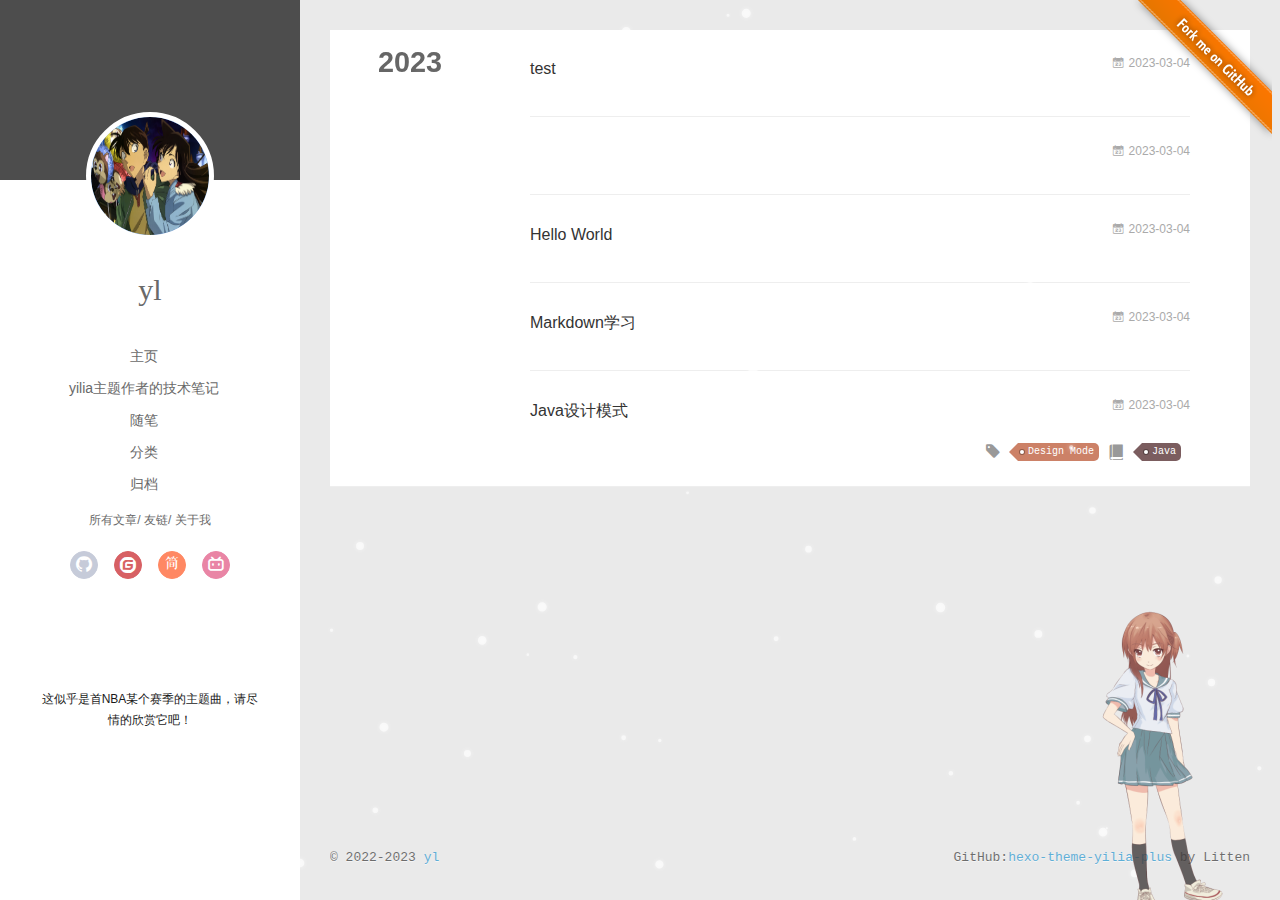
==== commit 04cdd3b7: "Site updated: 2023-03-05 23:05:56" ====
--- a/archives/index.html
+++ b/archives/index.html
@@ -338,6 +338,38 @@
     <header class="archive-article-header">
       	<div class="article-meta">
 	      	
+<a href="/2023/03/04/MarkdownStudy/" class="archive-article-date">
+        <time datetime="2023-03-03T16:00:00.000Z" itemprop="datePublished"><i class="icon-calendar icon"></i>2023-03-04</time>
+</a>
+
+        </div>
+    	 
+  
+    <h1 itemprop="name">
+	
+	  <a class="archive-article-title" href="/2023/03/04/MarkdownStudy/" target="_blank">Markdown学习</a>
+  
+    </h1>
+  
+
+
+        <div class="article-info info-on-right">
+          
+          
+
+        </div>
+        <div class="clearfix"></div>
+    </header>
+  </div>
+</article>
+  
+    
+    
+    <article class="archive-article archive-type-post">
+  <div class="archive-article-inner">
+    <header class="archive-article-header">
+      	<div class="article-meta">
+	      	
 <a href="/2023/03/04/JavaDesignMode/" class="archive-article-date">
         <time datetime="2023-03-03T16:00:00.000Z" itemprop="datePublished"><i class="icon-calendar icon"></i>2023-03-04</time>
 </a>
@@ -378,38 +410,6 @@
 		</ul>
 	</div>
 
-
-        </div>
-        <div class="clearfix"></div>
-    </header>
-  </div>
-</article>
-  
-    
-    
-    <article class="archive-article archive-type-post">
-  <div class="archive-article-inner">
-    <header class="archive-article-header">
-      	<div class="article-meta">
-	      	
-<a href="/2023/03/04/MarkdownStudy/" class="archive-article-date">
-        <time datetime="2023-03-03T16:00:00.000Z" itemprop="datePublished"><i class="icon-calendar icon"></i>2023-03-04</time>
-</a>
-
-        </div>
-    	 
-  
-    <h1 itemprop="name">
-	
-	  <a class="archive-article-title" href="/2023/03/04/MarkdownStudy/" target="_blank">Markdown学习</a>
-  
-    </h1>
-  
-
-
-        <div class="article-info info-on-right">
-          
-          
 
         </div>
         <div class="clearfix"></div>
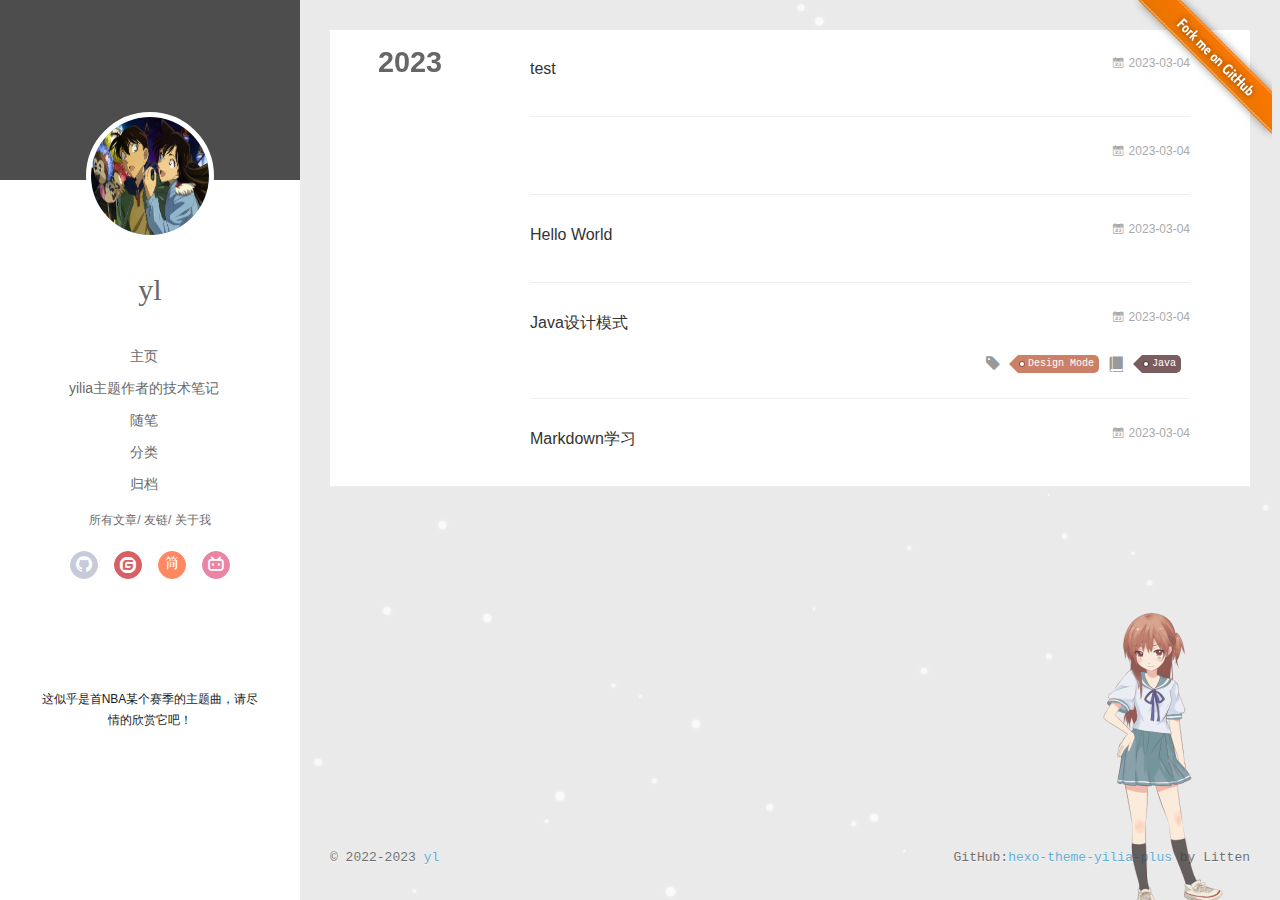
==== commit 367dcbf8: "Site updated: 2023-03-05 23:06:51" ====
--- a/archives/index.html
+++ b/archives/index.html
@@ -338,38 +338,6 @@
     <header class="archive-article-header">
       	<div class="article-meta">
 	      	
-<a href="/2023/03/04/MarkdownStudy/" class="archive-article-date">
-        <time datetime="2023-03-03T16:00:00.000Z" itemprop="datePublished"><i class="icon-calendar icon"></i>2023-03-04</time>
-</a>
-
-        </div>
-    	 
-  
-    <h1 itemprop="name">
-	
-	  <a class="archive-article-title" href="/2023/03/04/MarkdownStudy/" target="_blank">Markdown学习</a>
-  
-    </h1>
-  
-
-
-        <div class="article-info info-on-right">
-          
-          
-
-        </div>
-        <div class="clearfix"></div>
-    </header>
-  </div>
-</article>
-  
-    
-    
-    <article class="archive-article archive-type-post">
-  <div class="archive-article-inner">
-    <header class="archive-article-header">
-      	<div class="article-meta">
-	      	
 <a href="/2023/03/04/JavaDesignMode/" class="archive-article-date">
         <time datetime="2023-03-03T16:00:00.000Z" itemprop="datePublished"><i class="icon-calendar icon"></i>2023-03-04</time>
 </a>
@@ -410,6 +378,38 @@
 		</ul>
 	</div>
 
+
+        </div>
+        <div class="clearfix"></div>
+    </header>
+  </div>
+</article>
+  
+    
+    
+    <article class="archive-article archive-type-post">
+  <div class="archive-article-inner">
+    <header class="archive-article-header">
+      	<div class="article-meta">
+	      	
+<a href="/2023/03/04/MarkdownStudy/" class="archive-article-date">
+        <time datetime="2023-03-03T16:00:00.000Z" itemprop="datePublished"><i class="icon-calendar icon"></i>2023-03-04</time>
+</a>
+
+        </div>
+    	 
+  
+    <h1 itemprop="name">
+	
+	  <a class="archive-article-title" href="/2023/03/04/MarkdownStudy/" target="_blank">Markdown学习</a>
+  
+    </h1>
+  
+
+
+        <div class="article-info info-on-right">
+          
+          
 
         </div>
         <div class="clearfix"></div>
